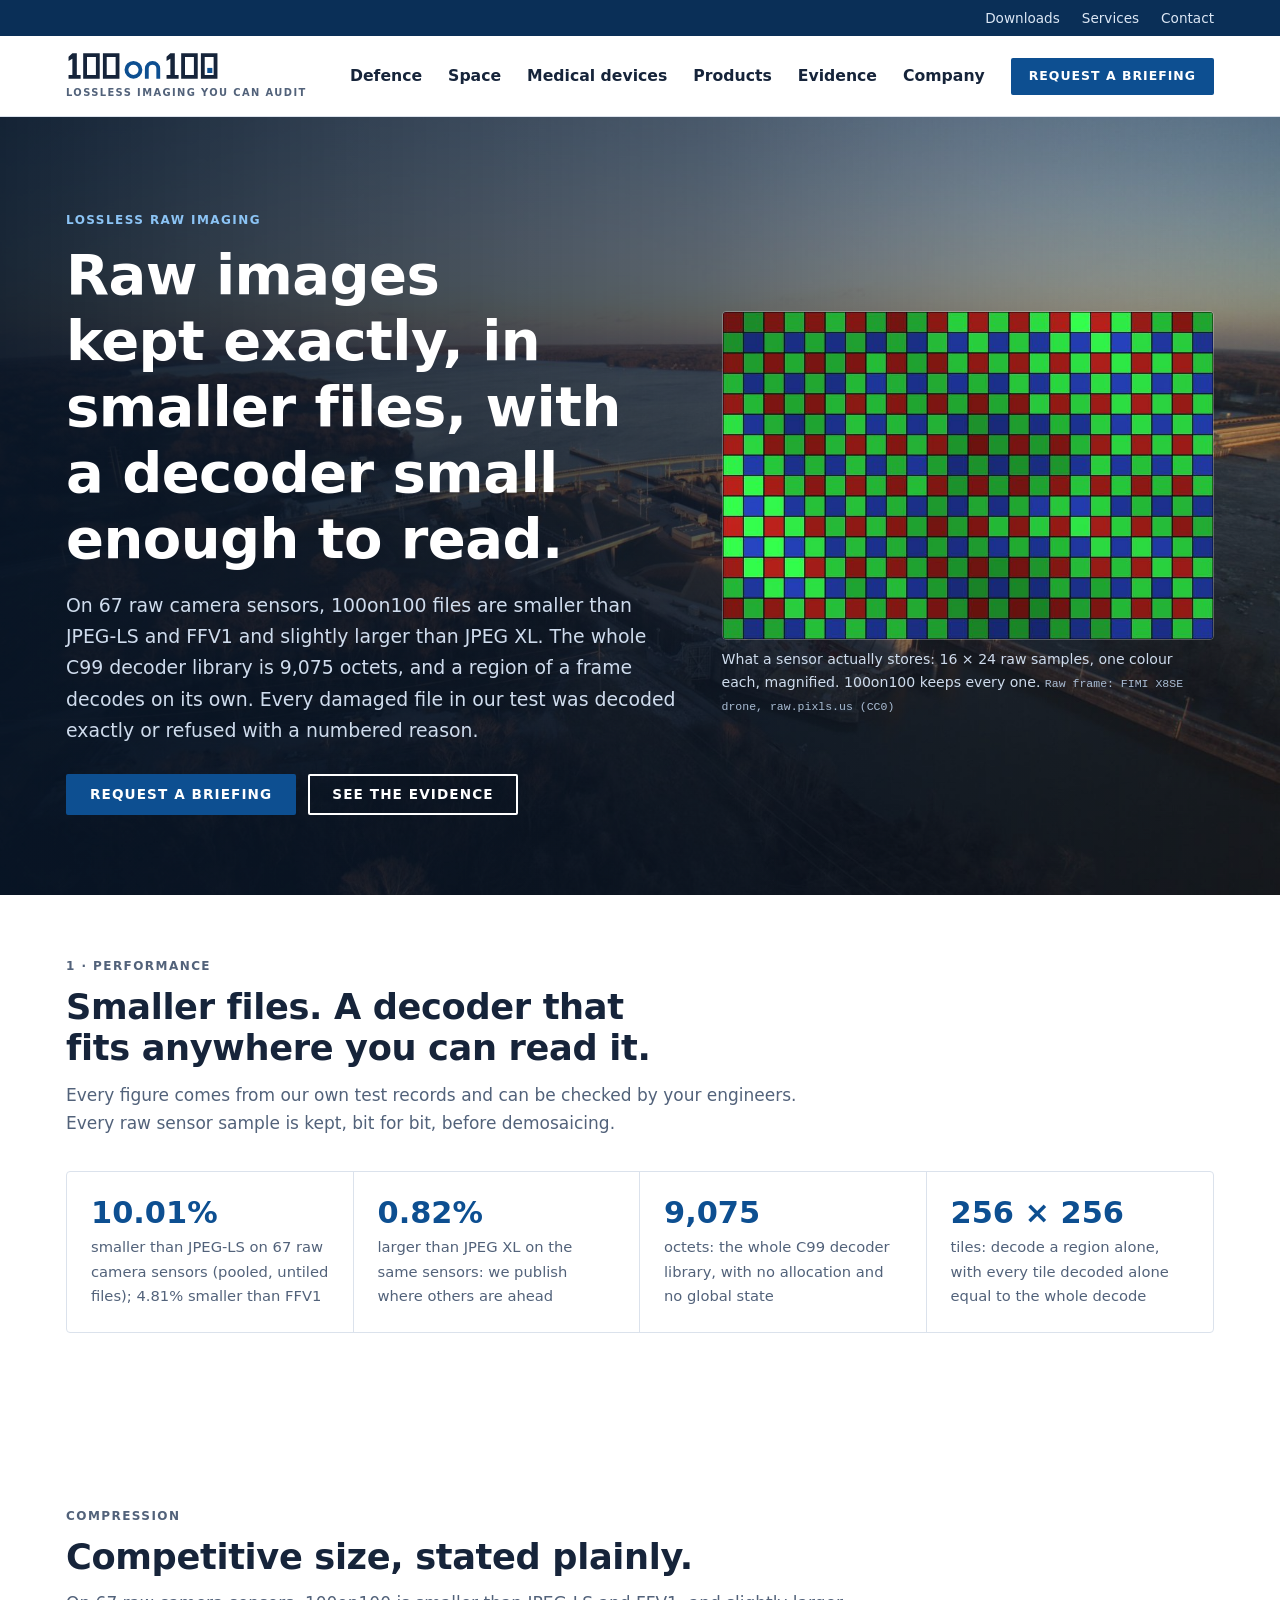
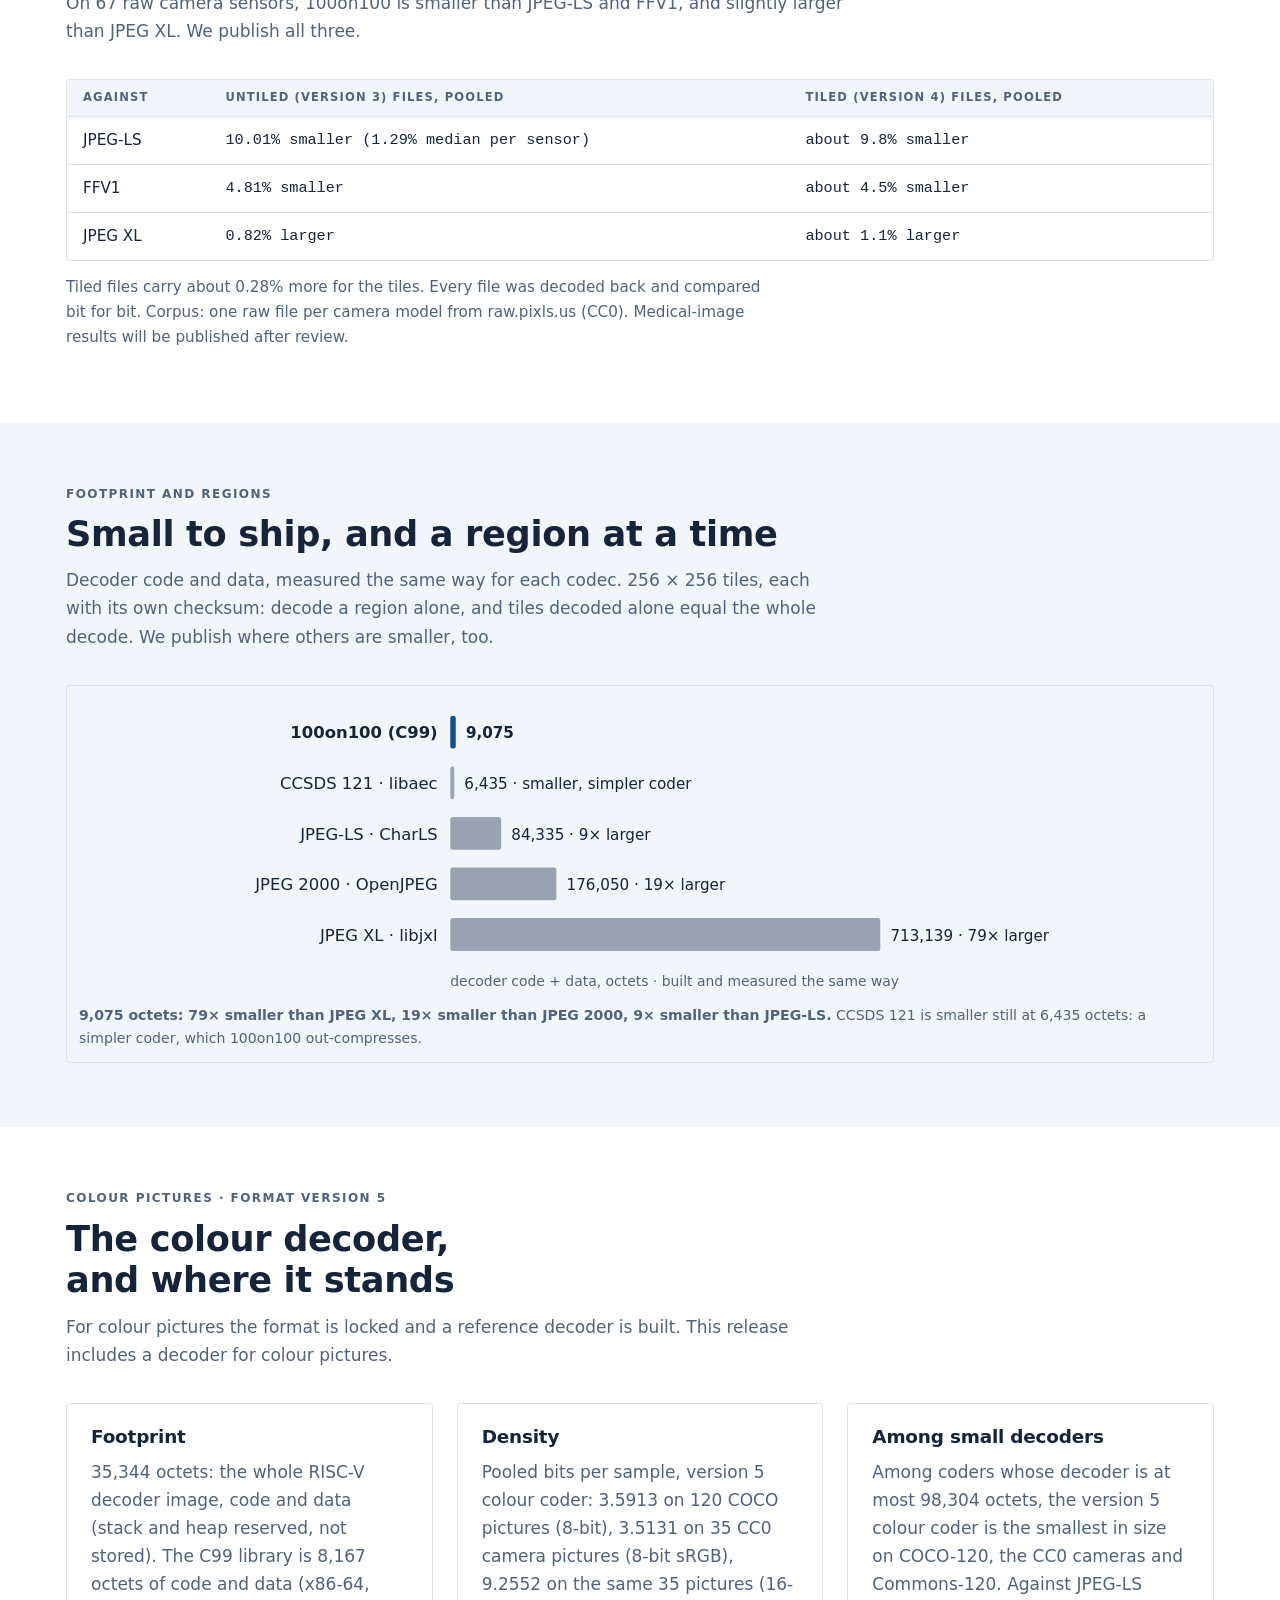
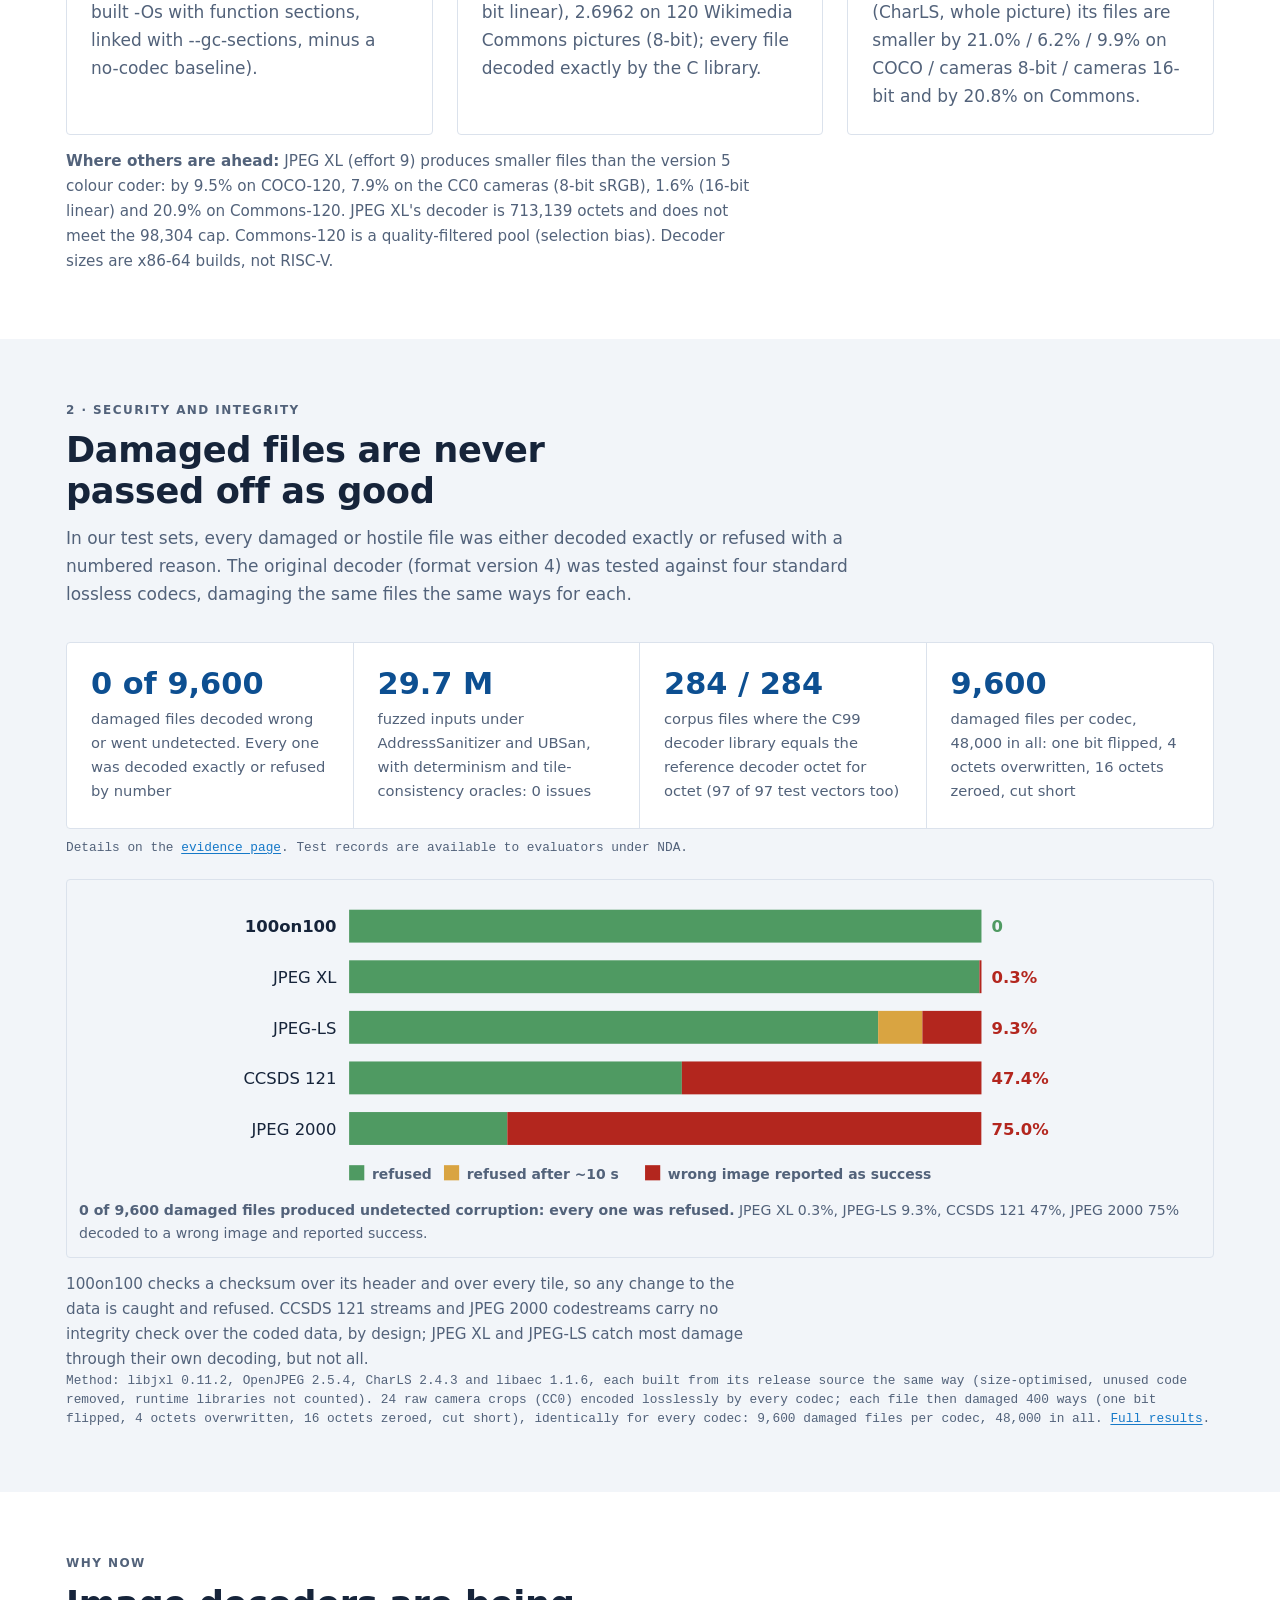
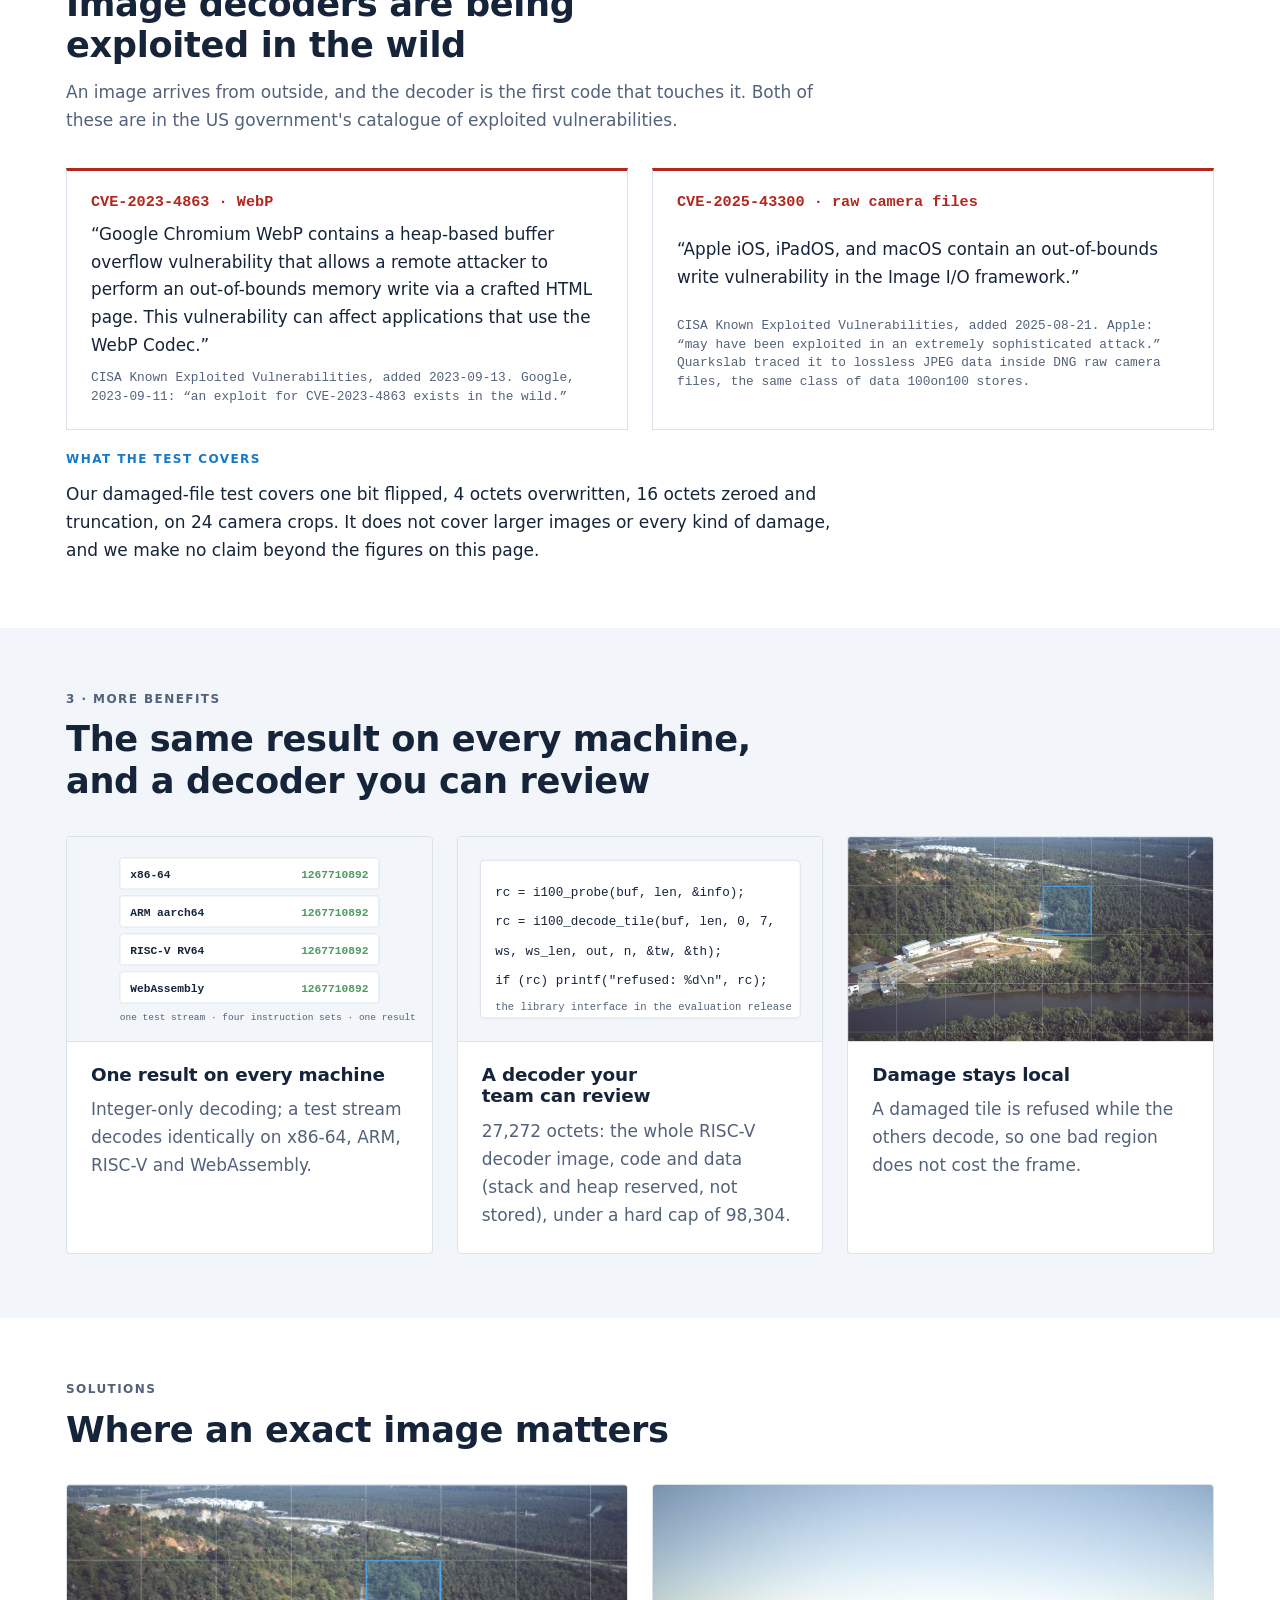
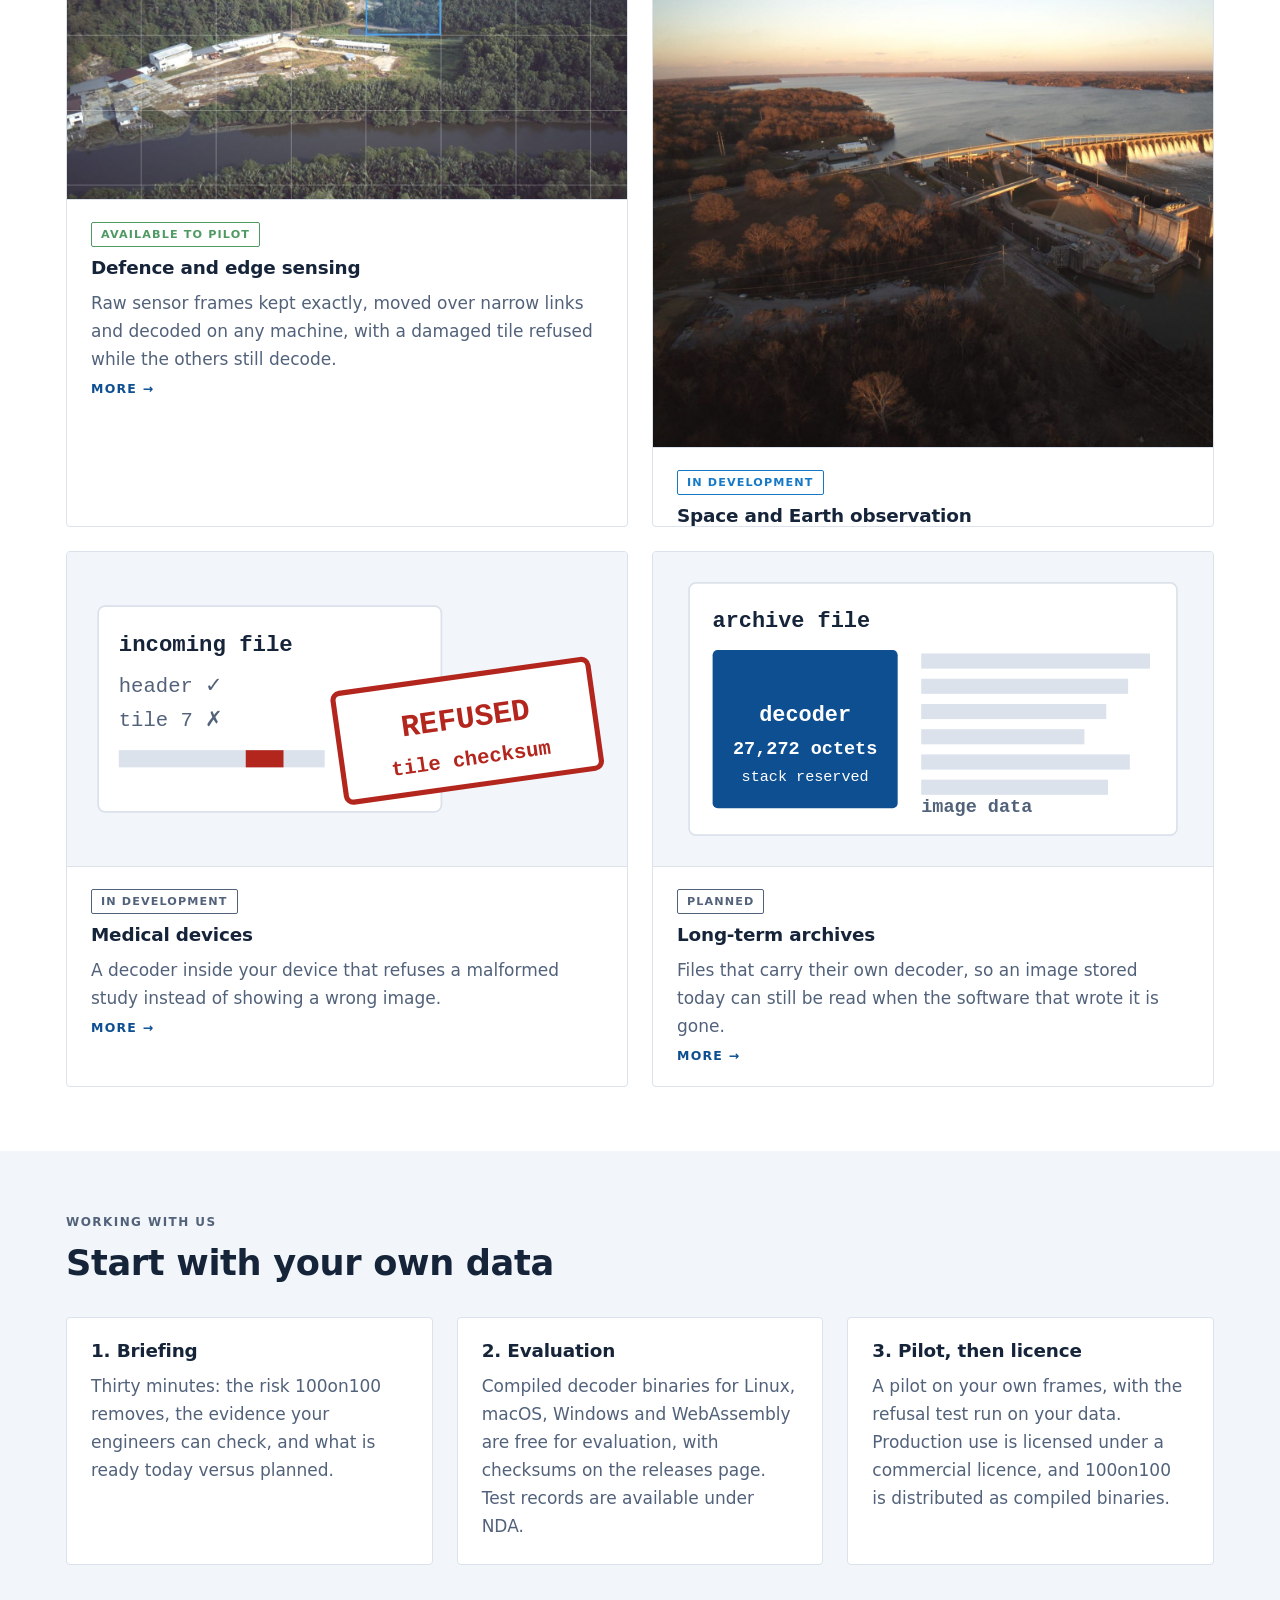
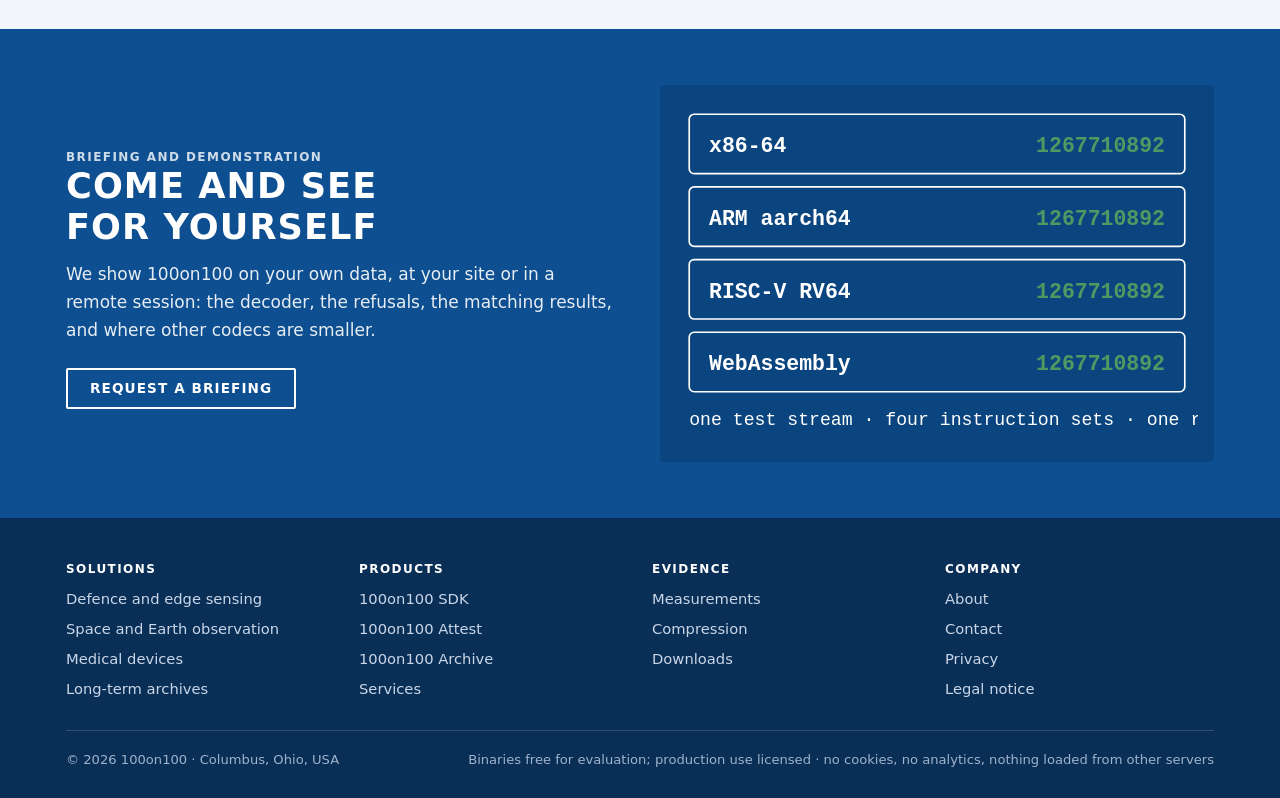
==== index.html @ 5c959267 "Home: performance first, then security and integrity, then other benefits" ====
<!doctype html>
<html lang="en">
<head>
<meta charset="utf-8">
<meta name="viewport" content="width=device-width, initial-scale=1, viewport-fit=cover">
<title>100on100</title>
<meta name="description" content="Lossless raw imaging: files smaller than JPEG-LS and FFV1, a 9,075-octet decoder library, and damaged files decoded exactly or refused by number.">
<link rel="stylesheet" href="site.css">
<link rel="icon" href="favicon.ico" sizes="any">
<link rel="icon" href="favicon.svg" type="image/svg+xml">
<link rel="apple-touch-icon" href="apple-touch-icon.png">
</head>
<body>
<div class="util"><div class="wrap">
  <a href="downloads.html">Downloads</a><a href="services.html">Services</a><a href="company.html#contact">Contact</a>
</div></div>
<div class="mast-bg"><div class="wrap">
  <header class="mast">
    <a class="mark" href="index.html" aria-label="100on100 home"><svg class="logo" viewBox="-2 -2 240 44" role="img" aria-label="100on100" xmlns="http://www.w3.org/2000/svg"><g style="fill:currentColor"><path d="M8 0h7v34h6v6h-19v-6h6V8.5l-6 3.5V5.6z"/><path fill-rule="evenodd" d="M25 0h26v40h-26z M31 6v28h14v-28z"/><path fill-rule="evenodd" d="M56 0h26v40h-26z M62 6v28h14v-28z"/><path style="fill:var(--brand)" fill-rule="evenodd" d="M90.0 26.0a14.0 14.0 0 1 0 28.0 0a14.0 14.0 0 1 0 -28.0 0zM96.0 26.0a8.0 8.0 0 1 0 16.0 0a8.0 8.0 0 1 0 -16.0 0z"/><path style="fill:var(--brand)" d="M122 40V24.0a12.0 12.0 0 0 1 24 0V40h-6V24.0a6.0 6.0 0 0 0 -12.0 0V40z"/><path d="M162 0h7v34h6v6h-19v-6h6V8.5l-6 3.5V5.6z"/><path fill-rule="evenodd" d="M179 0h26v40h-26z M185 6v28h14v-28z"/><path fill-rule="evenodd" d="M210 0h26v40h-26z M216 6v28h14v-28z"/><rect style="fill:var(--brand)" x="220" y="23" width="8" height="8"/></g></svg><small>Lossless imaging you can audit</small></a>
    <nav aria-label="Main">
      <a href="defence.html">Defence</a>
      <a href="space.html">Space</a>
      <a href="medical.html">Medical devices</a>
      <a href="products.html">Products</a>
      <a href="evidence.html">Evidence</a>
      <a href="company.html">Company</a>
      <a class="btn primary" href="company.html#contact">Request a briefing</a>
    </nav>
  </header>
</div></div>
<main>
<div class="heroband photo" style="--img:url(img/hero-aerial.jpg)"><div class="wrap">
  <div>
    <p class="label">Lossless raw imaging</p>
    <h1 style="margin-top:14px">Raw images kept exactly, in smaller files, with a decoder small enough to read.</h1>
    <p class="lead">On 67 raw camera sensors, 100on100 files are smaller than JPEG-LS and FFV1 and slightly larger than JPEG XL. The whole C99 decoder library is 9,075 octets, and a region of a frame decodes on its own. Every damaged file in our test was decoded exactly or refused with a numbered reason.</p>
    <div class="ctas"><a class="btn primary" href="company.html#contact">Request a briefing</a><a class="btn light" href="evidence.html">See the evidence</a></div>
  </div>
  <figure class="shot"><img src="img/mosaic-zoom.jpg" alt="Magnified raw sensor samples, each in its red, green or blue filter colour" loading="lazy"><figcaption>What a sensor actually stores: 16 × 24 raw samples, one colour each, magnified. 100on100 keeps every one. <span class="credit">Raw frame: FIMI X8SE drone, raw.pixls.us (CC0)</span></figcaption></figure>
</div></div>

<section aria-labelledby="perf-h"><div class="wrap">
  <div class="head"><p class="label">1 · Performance</p><h2 id="perf-h">Smaller files. A decoder that fits anywhere you can read it.</h2><p>Every figure comes from our own test records and can be checked by your engineers. Every raw sensor sample is kept, bit for bit, before demosaicing.</p></div>
  <div class="strip">
  <div><span class="fig num">10.01%</span><p>smaller than JPEG-LS on 67 raw camera sensors (pooled, untiled files); 4.81% smaller than FFV1</p></div>
  <div><span class="fig num">0.82%</span><p>larger than JPEG XL on the same sensors: we publish where others are ahead</p></div>
  <div><span class="fig num">9,075</span><p>octets: the whole C99 decoder library, with no allocation and no global state</p></div>
  <div><span class="fig num">256 × 256</span><p>tiles: decode a region alone, with every tile decoded alone equal to the whole decode</p></div>
</div>
</div></section>

<div class="wrap" style="padding-block:48px 8px"><section aria-labelledby="size-h">
  <div class="head">
    <p class="label">Compression</p>
    <h2 id="size-h">Competitive size, stated plainly.</h2>
    <p>On 67 raw camera sensors, 100on100 is smaller than JPEG-LS and FFV1, and slightly larger than JPEG XL. We publish all three.</p>
  </div>
  <div class="tablewrap">
    <table class="data">
      <thead><tr><th>Against</th><th>Untiled (version 3) files, pooled</th><th>Tiled (version 4) files, pooled</th></tr></thead>
      <tbody>
        <tr><td>JPEG-LS</td><td class="n">10.01% smaller (1.29% median per sensor)</td><td class="n">about 9.8% smaller</td></tr>
        <tr><td>FFV1</td><td class="n">4.81% smaller</td><td class="n">about 4.5% smaller</td></tr>
        <tr><td>JPEG XL</td><td class="n">0.82% larger</td><td class="n">about 1.1% larger</td></tr>
      </tbody>
    </table>
  </div>
  <p class="note">Tiled files carry about 0.28% more for the tiles. Every file was decoded back and compared bit for bit. Corpus: one raw file per camera model from raw.pixls.us (CC0). Medical-image results will be published after review.</p>
</section></div>

<section class="alt" aria-labelledby="foot-h"><div class="wrap">
  <div class="head"><p class="label">Footprint and regions</p><h2 id="foot-h">Small to ship, and a region at a time</h2>
    <p>Decoder code and data, measured the same way for each codec. 256 × 256 tiles, each with its own checksum: decode a region alone, and tiles decoded alone equal the whole decode. We publish where others are smaller, too.</p></div>
  <figure class="ops"><svg viewBox="0 0 680 236" role="img" aria-label="Decoder sizes: 100on100 9,075 octets; libaec 6,435; CharLS 84,335; OpenJPEG 176,050; libjxl 713,139" xmlns="http://www.w3.org/2000/svg" preserveAspectRatio="xMidYMid meet"><text x="180" y="32" style="font:700 13px var(--sans);fill:var(--ink)" text-anchor="end">100on100 (C99)</text><rect x="190" y="14" width="4.3" height="26" rx="2" style="fill:var(--brand);opacity:1"/><text x="202.32664599748435" y="32" style="font:700 12px var(--sans);fill:var(--ink)" text-anchor="start">9,075</text><text x="180" y="72" style="font:500 13px var(--sans);fill:var(--ink)" text-anchor="end">CCSDS 121 · libaec</text><rect x="190" y="54" width="3.1" height="26" rx="2" style="fill:var(--ink-soft);opacity:0.55"/><text x="201.06798534367073" y="72" style="font:500 12px var(--sans);fill:var(--ink)" text-anchor="start">6,435  ·  smaller, simpler coder</text><text x="180" y="112" style="font:500 13px var(--sans);fill:var(--ink)" text-anchor="end">JPEG-LS · CharLS</text><rect x="190" y="94" width="40.2" height="26" rx="2" style="fill:var(--ink-soft);opacity:0.55"/><text x="238.2080099391563" y="112" style="font:500 12px var(--sans);fill:var(--ink)" text-anchor="start">84,335  ·  9× larger</text><text x="180" y="152" style="font:500 13px var(--sans);fill:var(--ink)" text-anchor="end">JPEG 2000 · OpenJPEG</text><rect x="190" y="134" width="83.9" height="26" rx="2" style="fill:var(--ink-soft);opacity:0.55"/><text x="281.93454852420075" y="152" style="font:500 12px var(--sans);fill:var(--ink)" text-anchor="start">176,050  ·  19× larger</text><text x="180" y="192" style="font:500 13px var(--sans);fill:var(--ink)" text-anchor="end">JPEG XL · libjxl</text><rect x="190" y="174" width="340.0" height="26" rx="2" style="fill:var(--ink-soft);opacity:0.55"/><text x="538.0" y="192" style="font:500 12px var(--sans);fill:var(--ink)" text-anchor="start">713,139  ·  79× larger</text><text x="190" y="228" style="font:500 11px var(--sans);fill:var(--ink-soft)" text-anchor="start">decoder code + data, octets · built and measured the same way</text></svg><figcaption><strong>9,075 octets: 79× smaller than JPEG XL, 19× smaller than JPEG 2000, 9× smaller than JPEG-LS.</strong> CCSDS 121 is smaller still at 6,435 octets: a simpler coder, which 100on100 out-compresses.</figcaption></figure>
</div></section>

<section aria-labelledby="v5-h"><div class="wrap">
  <div class="head"><p class="label">Colour pictures · format version 5</p><h2 id="v5-h">The colour decoder, and where it stands</h2>
    <p>For colour pictures the format is locked and a reference decoder is built. This release includes a decoder for colour pictures.</p></div>
  <div class="cards">
    <div class="card"><div class="body"><h3>Footprint</h3><p>35,344 octets: the whole RISC-V decoder image, code and data (stack and heap reserved, not stored). The C99 library is 8,167 octets of code and data (x86-64, built -Os with function sections, linked with --gc-sections, minus a no-codec baseline).</p></div></div>
    <div class="card"><div class="body"><h3>Density</h3><p>Pooled bits per sample, version 5 colour coder: 3.5913 on 120 COCO pictures (8-bit), 3.5131 on 35 CC0 camera pictures (8-bit sRGB), 9.2552 on the same 35 pictures (16-bit linear), 2.6962 on 120 Wikimedia Commons pictures (8-bit); every file decoded exactly by the C library.</p></div></div>
    <div class="card"><div class="body"><h3>Among small decoders</h3><p>Among coders whose decoder is at most 98,304 octets, the version 5 colour coder is the smallest in size on COCO-120, the CC0 cameras and Commons-120. Against JPEG-LS (CharLS, whole picture) its files are smaller by 21.0% / 6.2% / 9.9% on COCO / cameras 8-bit / cameras 16-bit and by 20.8% on Commons.</p></div></div>
  </div>
  <p class="note"><strong>Where others are ahead:</strong> JPEG XL (effort 9) produces smaller files than the version 5 colour coder: by 9.5% on COCO-120, 7.9% on the CC0 cameras (8-bit sRGB), 1.6% (16-bit linear) and 20.9% on Commons-120. JPEG XL's decoder is 713,139 octets and does not meet the 98,304 cap. Commons-120 is a quality-filtered pool (selection bias). Decoder sizes are x86-64 builds, not RISC-V.</p>
</div></section>

<section class="alt" aria-labelledby="sec-h"><div class="wrap">
  <div class="head"><p class="label">2 · Security and integrity</p><h2 id="sec-h">Damaged files are never passed off as good</h2><p>In our test sets, every damaged or hostile file was either decoded exactly or refused with a numbered reason. The original decoder (format version 4) was tested against four standard lossless codecs, damaging the same files the same ways for each.</p></div>
  <div class="strip">
  <div><span class="fig num">0 of 9,600</span><p>damaged files decoded wrong or went undetected. Every one was decoded exactly or refused by number</p></div>
  <div><span class="fig num">29.7 M</span><p>fuzzed inputs under AddressSanitizer and UBSan, with determinism and tile-consistency oracles: 0 issues</p></div>
  <div><span class="fig num">284 / 284</span><p>corpus files where the C99 decoder library equals the reference decoder octet for octet (97 of 97 test vectors too)</p></div>
  <div><span class="fig num">9,600</span><p>damaged files per codec, 48,000 in all: one bit flipped, 4 octets overwritten, 16 octets zeroed, cut short</p></div>
</div>
<p class="cite" style="margin-top:10px">Details on the <a href="evidence.html">evidence page</a>. Test records are available to evaluators under NDA.</p>
  <figure class="ops" style="margin-top:22px"><svg viewBox="0 0 680 236" role="img" aria-label="Damaged files: wrong images reported as success: 100on100 0%, JPEG XL 0.3%, JPEG-LS 9.3%, CCSDS 121 47.4%, JPEG 2000 75.0%" xmlns="http://www.w3.org/2000/svg" preserveAspectRatio="xMidYMid meet"><text x="100" y="32" style="font:700 13px var(--sans);fill:var(--ink)" text-anchor="end">100on100</text><rect x="110.0" y="14" width="500.0" height="26" style="fill:var(--g)"/><text x="618" y="32" style="font:800 13px var(--sans);fill:var(--g)" text-anchor="start">0</text><text x="100" y="72" style="font:500 13px var(--sans);fill:var(--ink)" text-anchor="end">JPEG XL</text><rect x="110.0" y="54" width="498.4" height="26" style="fill:var(--g)"/><rect x="608.4" y="54" width="1.6" height="26" style="fill:var(--refuse)"/><text x="618" y="72" style="font:800 13px var(--sans);fill:var(--refuse)" text-anchor="start">0.3%</text><text x="100" y="112" style="font:500 13px var(--sans);fill:var(--ink)" text-anchor="end">JPEG-LS</text><rect x="110.0" y="94" width="418.3" height="26" style="fill:var(--g)"/><rect x="528.3" y="94" width="35.0" height="26" style="fill:#d9a441"/><rect x="563.3" y="94" width="46.7" height="26" style="fill:var(--refuse)"/><text x="618" y="112" style="font:800 13px var(--sans);fill:var(--refuse)" text-anchor="start">9.3%</text><text x="100" y="152" style="font:500 13px var(--sans);fill:var(--ink)" text-anchor="end">CCSDS 121</text><rect x="110.0" y="134" width="263.1" height="26" style="fill:var(--g)"/><rect x="373.1" y="134" width="236.9" height="26" style="fill:var(--refuse)"/><text x="618" y="152" style="font:800 13px var(--sans);fill:var(--refuse)" text-anchor="start">47.4%</text><text x="100" y="192" style="font:500 13px var(--sans);fill:var(--ink)" text-anchor="end">JPEG 2000</text><rect x="110.0" y="174" width="125.1" height="26" style="fill:var(--g)"/><rect x="235.1" y="174" width="374.8" height="26" style="fill:var(--refuse)"/><text x="618" y="192" style="font:800 13px var(--sans);fill:var(--refuse)" text-anchor="start">75.0%</text><rect x="110" y="216" width="12" height="12" style="fill:var(--g)"/><text x="128" y="227" style="font:600 11px var(--sans);fill:var(--ink-soft)" text-anchor="start">refused</text><rect x="185" y="216" width="12" height="12" style="fill:#d9a441"/><text x="203" y="227" style="font:600 11px var(--sans);fill:var(--ink-soft)" text-anchor="start">refused after ~10 s</text><rect x="344" y="216" width="12" height="12" style="fill:var(--refuse)"/><text x="362" y="227" style="font:600 11px var(--sans);fill:var(--ink-soft)" text-anchor="start">wrong image reported as success</text></svg><figcaption><strong>0 of 9,600 damaged files produced undetected corruption: every one was refused.</strong> JPEG XL 0.3%, JPEG-LS 9.3%, CCSDS 121 47%, JPEG 2000 75% decoded to a wrong image and reported success.</figcaption></figure>
  <p class="note">100on100 checks a checksum over its header and over every tile, so any change to the data is caught and refused. CCSDS 121 streams and JPEG 2000 codestreams carry no integrity check over the coded data, by design; JPEG XL and JPEG-LS catch most damage through their own decoding, but not all.</p>
  <p class="cite">Method: libjxl 0.11.2, OpenJPEG 2.5.4, CharLS 2.4.3 and libaec 1.1.6, each built from its release source the same way (size-optimised, unused code removed, runtime libraries not counted). 24 raw camera crops (CC0) encoded losslessly by every codec; each file then damaged 400 ways (one bit flipped, 4 octets overwritten, 16 octets zeroed, cut short), identically for every codec: 9,600 damaged files per codec, 48,000 in all. <a href="evidence.html#h2h-h">Full results</a>.</p>
</div></section>

<section aria-labelledby="why-h"><div class="wrap">
  <div class="head"><p class="label">Why now</p><h2 id="why-h">Image decoders are being exploited in the wild</h2><p>An image arrives from outside, and the decoder is the first code that touches it. Both of these are in the US government's catalogue of exploited vulnerabilities.</p></div>
  <div class="cves">
    <div class="cve">
      <span class="id">CVE-2023-4863 · WebP</span>
      <blockquote>“Google Chromium WebP contains a heap-based buffer overflow vulnerability that allows a remote attacker to perform an out-of-bounds memory write via a crafted HTML page. This vulnerability can affect applications that use the WebP Codec.”</blockquote>
      <span class="cite">CISA Known Exploited Vulnerabilities, added 2023-09-13. Google, 2023-09-11: “an exploit for CVE-2023-4863 exists in the wild.”</span>
    </div>
    <div class="cve">
      <span class="id">CVE-2025-43300 · raw camera files</span>
      <blockquote>“Apple iOS, iPadOS, and macOS contain an out-of-bounds write vulnerability in the Image I/O framework.”</blockquote>
      <span class="cite">CISA Known Exploited Vulnerabilities, added 2025-08-21. Apple: “may have been exploited in an extremely sophisticated attack.” Quarkslab traced it to lossless JPEG data inside DNG raw camera files, the same class of data 100on100 stores.</span>
    </div>
  </div>

  <div class="prose" style="margin-top:22px"><p class="label">What the test covers</p>
  <p>Our damaged-file test covers one bit flipped, 4 octets overwritten, 16 octets zeroed and truncation, on 24 camera crops. It does not cover larger images or every kind of damage, and we make no claim beyond the figures on this page.</p></div>
</div></section>

<section class="alt" aria-labelledby="more-h"><div class="wrap">
  <div class="head"><p class="label">3 · More benefits</p><h2 id="more-h">The same result on every machine, and a decoder you can review</h2></div>
  <div class="cards">
    <div class="card"><div class="art"><svg viewBox="0 0 316 204" role="img" aria-label="Four instruction sets decode one stream to the same value 1267710892" xmlns="http://www.w3.org/2000/svg" preserveAspectRatio="xMidYMid meet"><rect x="8" y="8" width="300" height="36" rx="3" style="fill:var(--ground);stroke:var(--rule)"/><text x="20" y="31" style="font:700 13px var(--mono);fill:var(--ink)" text-anchor="start">x86-64</text><text x="296" y="31" style="font:700 13px var(--mono);fill:var(--g)" text-anchor="end">1267710892</text><rect x="8" y="52" width="300" height="36" rx="3" style="fill:var(--ground);stroke:var(--rule)"/><text x="20" y="75" style="font:700 13px var(--mono);fill:var(--ink)" text-anchor="start">ARM aarch64</text><text x="296" y="75" style="font:700 13px var(--mono);fill:var(--g)" text-anchor="end">1267710892</text><rect x="8" y="96" width="300" height="36" rx="3" style="fill:var(--ground);stroke:var(--rule)"/><text x="20" y="119" style="font:700 13px var(--mono);fill:var(--ink)" text-anchor="start">RISC-V RV64</text><text x="296" y="119" style="font:700 13px var(--mono);fill:var(--g)" text-anchor="end">1267710892</text><rect x="8" y="140" width="300" height="36" rx="3" style="fill:var(--ground);stroke:var(--rule)"/><text x="20" y="163" style="font:700 13px var(--mono);fill:var(--ink)" text-anchor="start">WebAssembly</text><text x="296" y="163" style="font:700 13px var(--mono);fill:var(--g)" text-anchor="end">1267710892</text><text x="8" y="196" style="font:500 11px var(--mono);fill:var(--ink-soft)" text-anchor="start">one test stream · four instruction sets · one result</text></svg></div><div class="body"><h3>One result on every machine</h3><p>Integer-only decoding; a test stream decodes identically on x86-64, ARM, RISC-V and WebAssembly.</p></div></div>
    <div class="card"><div class="art"><svg viewBox="0 0 320 166" role="img" aria-label="Illustration of a decode SDK call sequence" xmlns="http://www.w3.org/2000/svg" preserveAspectRatio="xMidYMid meet"><rect x="8" y="8" width="304" height="150" rx="4" style="fill:var(--ground);stroke:var(--rule)"/><text x="22" y="42" style="font:500 12px var(--mono);fill:var(--ink)" text-anchor="start">rc = i100_probe(buf, len, &amp;info);</text><text x="22" y="70" style="font:500 12px var(--mono);fill:var(--ink)" text-anchor="start">rc = i100_decode_tile(buf, len, 0, 7,</text><text x="22" y="98" style="font:500 12px var(--mono);fill:var(--ink)" text-anchor="start">        ws, ws_len, out, n, &amp;tw, &amp;th);</text><text x="22" y="126" style="font:500 12px var(--mono);fill:var(--ink)" text-anchor="start">if (rc) printf("refused: %d\n", rc);</text><text x="22" y="150" style="font:500 10px var(--mono);fill:var(--ink-soft)" text-anchor="start">the library interface in the evaluation release</text></svg></div><div class="body"><h3>A decoder your team can review</h3><p>27,272 octets: the whole RISC-V decoder image, code and data (stack and heap reserved, not stored), under a hard cap of 98,304.</p></div></div>
    <div class="card"><div class="art img"><img src="img/aerial-tiles.jpg" alt="Aerial frame with its tile grid, one tile highlighted" loading="lazy"></div><div class="body"><h3>Damage stays local</h3><p>A damaged tile is refused while the others decode, so one bad region does not cost the frame.</p></div></div>
  </div>
</div></section>

<section aria-labelledby="who-h"><div class="wrap">
  <div class="head"><p class="label">Solutions</p><h2 id="who-h">Where an exact image matters</h2></div>
  <div class="cards two">
    <a class="card" href="defence.html"><div class="art img"><img src="img/aerial-tiles.jpg" alt="Aerial drone frame with a 256 by 256 tile grid, one tile highlighted" loading="lazy"></div><div class="body"><span class="state ready">Available to pilot</span><h3>Defence and edge sensing</h3><p>Raw sensor frames kept exactly, moved over narrow links and decoded on any machine, with a damaged tile refused while the others still decode.</p><span class="more">More →</span></div></a>
    <a class="card" href="space.html"><div class="art img"><img src="img/hero-aerial.jpg" alt="Aerial view of a river and dam from a drone camera" loading="lazy"></div><div class="body"><span class="state prog">In development</span><h3>Space and Earth observation</h3><p>Raw samples kept exactly over narrow downlinks, with measured results against the space standards on open data.</p><span class="more">More →</span></div></a>
    <a class="card" href="medical.html"><div class="art"><svg viewBox="0 0 310 160" role="img" aria-label="A damaged file refused with a numbered reason" xmlns="http://www.w3.org/2000/svg" preserveAspectRatio="xMidYMid meet"><rect x="10" y="20" width="200" height="120" rx="4" style="fill:var(--ground);stroke:var(--rule)"/><text x="22" y="46" style="font:700 13px var(--mono);fill:var(--ink)" text-anchor="start">incoming file</text><text x="22" y="70" style="font:500 12px var(--mono);fill:var(--ink-soft)" text-anchor="start">header ✓</text><text x="22" y="90" style="font:500 12px var(--mono);fill:var(--ink-soft)" text-anchor="start">tile 7 ✗</text><rect x="22" y="104" width="120" height="10" style="fill:var(--rule)"/><rect x="96" y="104" width="22" height="10" style="fill:var(--refuse)"/><g transform="rotate(-8 230 92)"><rect x="150" y="60" width="150" height="64" rx="4" style="fill:var(--ground);stroke:var(--refuse);stroke-width:3"/><text x="225" y="90" style="font:800 18px var(--mono);fill:var(--refuse)" text-anchor="middle">REFUSED</text><text x="225" y="112" style="font:700 12px var(--mono);fill:var(--refuse)" text-anchor="middle">tile checksum</text></g></svg></div><div class="body"><span class="state later">In development</span><h3>Medical devices</h3><p>A decoder inside your device that refuses a malformed study instead of showing a wrong image.</p><span class="more">More →</span></div></a>
    <a class="card" href="products.html#archive"><div class="art"><svg viewBox="0 0 310 170" role="img" aria-label="An archive file that carries its own decoder" xmlns="http://www.w3.org/2000/svg" preserveAspectRatio="xMidYMid meet"><rect x="10" y="10" width="290" height="150" rx="4" style="fill:var(--ground);stroke:var(--rule)"/><text x="24" y="36" style="font:700 13px var(--mono);fill:var(--ink)" text-anchor="start">archive file</text><rect x="24" y="50" width="110" height="94" rx="3" style="fill:var(--brand)"/><text x="79" y="92" style="font:700 13px var(--mono);fill:var(--brand-ink)" text-anchor="middle">decoder</text><text x="79" y="112" style="font:600 11px var(--mono);fill:var(--brand-ink)" text-anchor="middle">27,272 octets</text><text x="79" y="128" style="font:500 9px var(--mono);fill:var(--brand-ink)" text-anchor="middle">stack reserved</text><rect x="148" y="52" width="136" height="9" style="fill:var(--rule)"/><rect x="148" y="67" width="123" height="9" style="fill:var(--rule)"/><rect x="148" y="82" width="110" height="9" style="fill:var(--rule)"/><rect x="148" y="97" width="97" height="9" style="fill:var(--rule)"/><rect x="148" y="112" width="124" height="9" style="fill:var(--rule)"/><rect x="148" y="127" width="111" height="9" style="fill:var(--rule)"/><text x="148" y="146" style="font:600 11px var(--mono);fill:var(--ink-soft)" text-anchor="start">image data</text></svg></div><div class="body"><span class="state later">Planned</span><h3>Long-term archives</h3><p>Files that carry their own decoder, so an image stored today can still be read when the software that wrote it is gone.</p><span class="more">More →</span></div></a>
  </div>
</div></section>

<section class="alt" aria-labelledby="buy-h"><div class="wrap">
  <div class="head"><p class="label">Working with us</p><h2 id="buy-h">Start with your own data</h2></div>
  <div class="cards">
    <div class="card"><div class="body"><h3>1. Briefing</h3><p>Thirty minutes: the risk 100on100 removes, the evidence your engineers can check, and what is ready today versus planned.</p></div></div>
    <div class="card"><div class="body"><h3>2. Evaluation</h3><p>Compiled decoder binaries for Linux, macOS, Windows and WebAssembly are free for evaluation, with checksums on the releases page. Test records are available under NDA.</p></div></div>
    <div class="card"><div class="body"><h3>3. Pilot, then licence</h3><p>A pilot on your own frames, with the refusal test run on your data. Production use is licensed under a commercial licence, and 100on100 is distributed as compiled binaries.</p></div></div>
  </div>
</div></section>

<div class="demo"><div class="wrap">
  <div>
    <p class="label">Briefing and demonstration</p>
    <h2>Come and see for yourself</h2>
    <p>We show 100on100 on your own data, at your site or in a remote session: the decoder, the refusals, the matching results, and where other codecs are smaller.</p>
    <a class="btn" href="company.html#contact">Request a briefing</a>
  </div>
  <div class="art"><svg viewBox="0 0 316 204" role="img" aria-label="Four instruction sets decode one stream to the same value 1267710892" xmlns="http://www.w3.org/2000/svg" preserveAspectRatio="xMidYMid meet"><rect x="8" y="8" width="300" height="36" rx="3" style="fill:transparent;stroke:var(--brand-ink)"/><text x="20" y="31" style="font:700 13px var(--mono);fill:var(--brand-ink)" text-anchor="start">x86-64</text><text x="296" y="31" style="font:700 13px var(--mono);fill:var(--g)" text-anchor="end">1267710892</text><rect x="8" y="52" width="300" height="36" rx="3" style="fill:transparent;stroke:var(--brand-ink)"/><text x="20" y="75" style="font:700 13px var(--mono);fill:var(--brand-ink)" text-anchor="start">ARM aarch64</text><text x="296" y="75" style="font:700 13px var(--mono);fill:var(--g)" text-anchor="end">1267710892</text><rect x="8" y="96" width="300" height="36" rx="3" style="fill:transparent;stroke:var(--brand-ink)"/><text x="20" y="119" style="font:700 13px var(--mono);fill:var(--brand-ink)" text-anchor="start">RISC-V RV64</text><text x="296" y="119" style="font:700 13px var(--mono);fill:var(--g)" text-anchor="end">1267710892</text><rect x="8" y="140" width="300" height="36" rx="3" style="fill:transparent;stroke:var(--brand-ink)"/><text x="20" y="163" style="font:700 13px var(--mono);fill:var(--brand-ink)" text-anchor="start">WebAssembly</text><text x="296" y="163" style="font:700 13px var(--mono);fill:var(--g)" text-anchor="end">1267710892</text><text x="8" y="196" style="font:500 11px var(--mono);fill:var(--brand-ink)" text-anchor="start">one test stream · four instruction sets · one result</text></svg></div>
</div></div>
</main>
<footer><div class="wrap">
  <div class="cols">
    <div><h4>Solutions</h4><ul><li><a href="defence.html">Defence and edge sensing</a></li><li><a href="space.html">Space and Earth observation</a></li><li><a href="medical.html">Medical devices</a></li><li><a href="products.html#archive">Long-term archives</a></li></ul></div>
    <div><h4>Products</h4><ul><li><a href="products.html#sdk">100on100 SDK</a></li><li><a href="products.html#attest">100on100 Attest</a></li><li><a href="products.html#archive">100on100 Archive</a></li><li><a href="services.html">Services</a></li></ul></div>
    <div><h4>Evidence</h4><ul><li><a href="evidence.html">Measurements</a></li><li><a href="evidence.html#compression">Compression</a></li><li><a href="downloads.html">Downloads</a></li></ul></div>
    <div><h4>Company</h4><ul><li><a href="company.html">About</a></li><li><a href="company.html#contact">Contact</a></li><li><a href="privacy.html">Privacy</a></li><li><a href="legal.html">Legal notice</a></li></ul></div>
  </div>
  <div class="base"><span>© 2026 100on100 · Columbus, Ohio, USA</span><span>Binaries free for evaluation; production use licensed · no cookies, no analytics, nothing loaded from other servers</span></div>
</div></footer>
</body>
</html>
---- site.css ----
/* Layout: a B2B technology company site. Utility bar, main nav by industry and product, image-led
   bands, cards with illustrations on top, full sitemap footer. Illustrations are the subject's own
   objects (sensor mosaic, tiles, hashes, refusal codes), drawn in SVG from these tokens. */
:root {
  --ground: #ffffff;
  --panel: #f2f5f9;
  --ink: #16243a;
  --ink-soft: #52627a;
  --rule: #dbe2ec;
  --brand: #0d4f91;
  --brand-ink: #ffffff;
  --brand-deep: #0a2f57;
  --signal: #1679c8;
  --refuse: #b3261e;
  --r: #d0574e; --g: #4f9a62; --b: #3f6fc4;
  --sans: system-ui, -apple-system, "Segoe UI", Roboto, "Helvetica Neue", Arial, sans-serif;
  --mono: ui-monospace, "SF Mono", "Cascadia Mono", Menlo, Consolas, "Liberation Mono", monospace;
  color-scheme: light;
}
@media (prefers-color-scheme: dark) {
  :root:not([data-theme="light"]) {
    --ground: #0c131c; --panel: #121c28; --ink: #e4ebf3; --ink-soft: #9fb0c4; --rule: #24324a;
    --brand: #3f8fdc; --brand-ink: #06121f; --brand-deep: #0f2238; --signal: #6fb6f0; --refuse: #f08a80;
    --r: #e07a72; --g: #72bb85; --b: #7a9ee6; color-scheme: dark;
  }
}
:root[data-theme="dark"] {
  --ground: #0c131c; --panel: #121c28; --ink: #e4ebf3; --ink-soft: #9fb0c4; --rule: #24324a;
  --brand: #3f8fdc; --brand-ink: #06121f; --brand-deep: #0f2238; --signal: #6fb6f0; --refuse: #f08a80;
  --r: #e07a72; --g: #72bb85; --b: #7a9ee6; color-scheme: dark;
}
*, *::before, *::after { box-sizing: border-box; }
html { -webkit-text-size-adjust: 100%; }
body { margin: 0; background: var(--ground); color: var(--ink); font: 400 1.0625rem/1.65 var(--sans); }
a { color: var(--signal); text-underline-offset: 0.18em; }
a:focus-visible, button:focus-visible { outline: 2px solid var(--signal); outline-offset: 3px; border-radius: 2px; }
.wrap { max-width: 1180px; margin-inline: auto; padding-inline: max(16px, env(safe-area-inset-left, 0px)); }
h1, h2, h3 { font-family: var(--sans); font-weight: 700; text-wrap: balance; margin: 0; line-height: 1.18; letter-spacing: -0.01em; }
h2 { font-size: clamp(1.55rem, 1.2rem + 1.4vw, 2.2rem); }
h3 { font-size: 1.15rem; }
p { margin: 0; }
.label { font: 700 0.75rem/1.2 var(--sans); letter-spacing: 0.12em; text-transform: uppercase; color: var(--signal); }
.cite { font: 0.8rem/1.45 var(--mono); color: var(--ink-soft); }
.num { font-variant-numeric: tabular-nums; }
.btn { display: inline-block; padding: 12px 22px; border-radius: 2px; font: 700 0.85rem/1 var(--sans); letter-spacing: 0.08em; text-transform: uppercase; text-decoration: none; border: 2px solid var(--brand); }
.btn.primary { background: var(--brand); color: var(--brand-ink); }
.btn.ghost { color: var(--brand); background: transparent; }
.btn.light { border-color: #ffffff; color: #ffffff; }
.btn:hover { filter: brightness(1.1); }

/* utility bar + masthead */
.util { background: var(--brand-deep); color: #dce7f5; font-size: 0.85rem; }
.util .wrap { display: flex; flex-wrap: wrap; justify-content: flex-end; gap: 6px 22px; padding-block: 7px; }
.util a { color: #dce7f5; text-decoration: none; }
.util a:hover { text-decoration: underline; }
.mast-bg { border-bottom: 1px solid var(--rule); background: var(--ground); }
.mast { display: flex; flex-wrap: wrap; align-items: center; justify-content: space-between; gap: 12px 28px; padding-block: 16px; }
.mark { font: 800 1.45rem/1 var(--mono); letter-spacing: -0.03em; color: var(--ink); text-decoration: none; }
.mark b { color: var(--brand); }
.mark small { display: block; font: 600 0.62rem/1.4 var(--sans); letter-spacing: 0.14em; text-transform: uppercase; color: var(--ink-soft); margin-top: 4px; }
.mast nav { display: flex; flex-wrap: wrap; align-items: center; gap: 6px 26px; }
.mast nav a { color: var(--ink); text-decoration: none; font-weight: 600; font-size: 0.98rem; }
.mast nav a:hover, .mast nav a[aria-current="page"] { color: var(--brand); }
.mast nav a[aria-current="page"] { box-shadow: inset 0 -2px 0 var(--brand); }
.mast nav .btn { color: var(--brand-ink); font-size: 0.78rem; padding: 10px 16px; }

/* hero band with three callouts */
.heroband { background: var(--brand-deep); color: #ffffff; }
.heroband .wrap { display: grid; grid-template-columns: minmax(0, 1.25fr) minmax(0, 1fr); gap: 40px; align-items: center; padding-block: 64px; }
.heroband h1 { font-size: clamp(2.1rem, 1.4rem + 3vw, 3.5rem); color: #ffffff; }
.heroband .lead { margin-top: 18px; font-size: 1.18rem; color: #cfdced; max-width: 34em; }
.heroband .label { color: #8cc4f5; }
.heroband .ctas { margin-top: 28px; display: flex; flex-wrap: wrap; gap: 12px; }
.heroband .art { background: rgba(255, 255, 255, 0.06); border: 1px solid rgba(255, 255, 255, 0.14); border-radius: 4px; padding: 18px; min-width: 0; }
.callouts { display: grid; grid-template-columns: repeat(3, minmax(0, 1fr)); gap: 0; background: var(--panel); border-bottom: 1px solid var(--rule); }
.callout { padding: 26px 28px; display: grid; gap: 8px; align-content: start; border-right: 1px solid var(--rule); min-width: 0; text-decoration: none; color: var(--ink); }
.callout:last-child { border-right: 0; }
.callout:hover h3 { color: var(--brand); }
.callout p { color: var(--ink-soft); font-size: 0.95rem; }
.more { font: 700 0.78rem/1 var(--sans); letter-spacing: 0.1em; text-transform: uppercase; color: var(--brand); }

/* statement */
.statement { padding-block: 72px; text-align: center; display: grid; gap: 18px; justify-items: center; }
.statement h2 { text-transform: uppercase; letter-spacing: 0.04em; font-size: clamp(1.3rem, 1rem + 1.4vw, 1.9rem); max-width: 30em; }
.statement p { max-width: 46em; color: var(--ink-soft); font-size: 1.1rem; }

section { padding-block: 64px; }
.alt { background: var(--panel); }
.head { display: grid; gap: 12px; max-width: 46em; margin-bottom: 34px; }
.head p { color: var(--ink-soft); }

/* cards with illustrations */
.cards { display: grid; grid-template-columns: repeat(3, minmax(0, 1fr)); gap: 24px; }
.cards.two { grid-template-columns: repeat(2, minmax(0, 1fr)); }
.card { background: var(--ground); border: 1px solid var(--rule); border-radius: 4px; display: grid; grid-template-rows: auto 1fr; overflow: hidden; min-width: 0; text-decoration: none; color: var(--ink); }
a.card:hover { border-color: var(--brand); }
.card .art { background: var(--panel); border-bottom: 1px solid var(--rule); aspect-ratio: 16 / 9; display: grid; place-items: center; padding: 14px; max-width: 100%; }
.card .art svg { width: 100%; height: 100%; }
.card .body { padding: 22px 24px 24px; display: grid; gap: 10px; align-content: start; }
.card .body p { color: var(--ink-soft); }
.card ul { margin: 0; padding-left: 1.1em; display: grid; gap: 6px; color: var(--ink-soft); }
.state { justify-self: start; font: 700 0.7rem/1 var(--sans); letter-spacing: 0.1em; text-transform: uppercase; padding: 6px 9px; border-radius: 2px; border: 1px solid currentColor; }
.state.ready { color: var(--g); }
.state.prog { color: var(--signal); }
.state.later { color: var(--ink-soft); }

/* figures strip */
.strip { display: grid; grid-template-columns: repeat(4, minmax(0, 1fr)); gap: 0; border: 1px solid var(--rule); border-radius: 4px; background: var(--ground); }
.strip > div { padding: 24px; display: grid; gap: 6px; min-width: 0; border-right: 1px solid var(--rule); }
.strip > div:last-child { border-right: 0; }
.strip .fig { font: 800 1.9rem/1.1 var(--sans); color: var(--brand); font-variant-numeric: tabular-nums; }
.strip p { font-size: 0.92rem; color: var(--ink-soft); }

/* CVE cards */
.cves { display: grid; grid-template-columns: repeat(2, minmax(0, 1fr)); gap: 24px; }
.cve { background: var(--ground); border: 1px solid var(--rule); border-top: 3px solid var(--refuse); padding: 22px 24px; display: grid; gap: 10px; min-width: 0; }
.cve .id { font: 700 0.95rem/1.2 var(--mono); color: var(--refuse); }
.cve blockquote { margin: 0; font-size: 1.05rem; }

/* demo band */
.demo { background: var(--brand); color: var(--brand-ink); }
.demo .wrap { display: grid; grid-template-columns: minmax(0, 1fr) minmax(0, 1fr); gap: 40px; align-items: center; padding-block: 56px; }
.demo h2 { color: var(--brand-ink); text-transform: uppercase; letter-spacing: 0.03em; }
.demo .label { color: var(--brand-ink); opacity: 0.8; }
.demo p { color: var(--brand-ink); opacity: 0.9; margin-top: 12px; max-width: 34em; }
.demo .btn { margin-top: 24px; border-color: var(--brand-ink); color: var(--brand-ink); }
.demo .art { background: rgba(0, 0, 0, 0.12); border-radius: 4px; padding: 16px; min-width: 0; }

/* page heads, products, ledger, tables */
.pagehead { background: var(--panel); border-bottom: 1px solid var(--rule); }
.pagehead .wrap { padding-block: 52px 40px; display: grid; gap: 14px; }
.pagehead h1 { font-size: clamp(1.9rem, 1.4rem + 2.2vw, 2.9rem); max-width: 22em; }
.pagehead p { font-size: 1.15rem; color: var(--ink-soft); max-width: 44em; }
.crumbs { font-size: 0.85rem; color: var(--ink-soft); }
.crumbs a { color: var(--ink-soft); }
.product { display: grid; grid-template-columns: minmax(0, 18rem) minmax(0, 1fr); gap: 36px; padding-block: 36px; border-top: 1px solid var(--rule); }
.product:first-of-type { border-top: 0; }
.product .art { background: var(--panel); border: 1px solid var(--rule); border-radius: 4px; aspect-ratio: 4 / 3; padding: 14px; display: grid; place-items: center; max-width: 100%; }
.product .art svg { width: 100%; height: 100%; }
.product .name { font: 800 1.3rem/1.2 var(--mono); margin-top: 14px; }
.product .name b { color: var(--brand); }
.product dl { margin: 0; display: grid; grid-template-columns: minmax(0, 9rem) minmax(0, 1fr); gap: 12px 22px; }
.product dt { font: 700 0.72rem/1.7 var(--sans); letter-spacing: 0.1em; text-transform: uppercase; color: var(--ink-soft); }
.product dd { margin: 0; }
.ledger { display: grid; border-top: 1px solid var(--rule); }
.row { display: grid; grid-template-columns: minmax(0, 13rem) minmax(0, 1fr) minmax(0, 14rem); gap: 24px; padding-block: 22px; border-bottom: 1px solid var(--rule); align-items: baseline; }
.row .fig { font: 800 1.7rem/1.1 var(--sans); color: var(--brand); font-variant-numeric: tabular-nums; }
.row .fig small { display: block; font: 0.8rem/1.3 var(--mono); color: var(--ink-soft); margin-top: 6px; }
.tablewrap { overflow-x: auto; background: var(--ground); border: 1px solid var(--rule); border-radius: 4px; }
table.data { border-collapse: collapse; width: 100%; min-width: 34rem; font-size: 0.95rem; }
table.data th, table.data td { text-align: left; padding: 11px 16px; border-bottom: 1px solid var(--rule); }
table.data th { font: 700 0.72rem/1.2 var(--sans); letter-spacing: 0.1em; text-transform: uppercase; color: var(--ink-soft); background: var(--panel); }
table.data td.n { font-family: var(--mono); font-variant-numeric: tabular-nums; white-space: nowrap; }
table.data tr:last-child td { border-bottom: 0; }
.code { font-family: var(--mono); font-weight: 700; color: var(--refuse); }
.note { margin-top: 14px; color: var(--ink-soft); font-size: 0.95rem; max-width: 46em; }
.steps { margin: 0; padding-left: 1.3em; display: grid; gap: 12px; max-width: 46em; }
.prose { display: grid; gap: 14px; max-width: 46em; }
.dl-list { display: grid; gap: 0; border-top: 1px solid var(--rule); }
.dl-list > div { display: grid; grid-template-columns: minmax(0, 1fr) auto; gap: 16px; padding-block: 18px; border-bottom: 1px solid var(--rule); align-items: center; }
.dl-list p { color: var(--ink-soft); font-size: 0.95rem; }
address { font-style: normal; }

/* footer sitemap */
footer { background: var(--brand-deep); color: #c9d6e8; font-size: 0.92rem; margin-top: 0; }
footer .wrap { padding-block: 44px 28px; display: grid; gap: 28px; }
footer .cols { display: grid; grid-template-columns: repeat(4, minmax(0, 1fr)); gap: 24px; }
footer h4 { margin: 0 0 10px; font: 700 0.75rem/1.2 var(--sans); letter-spacing: 0.12em; text-transform: uppercase; color: #ffffff; }
footer ul { list-style: none; margin: 0; padding: 0; display: grid; gap: 6px; }
footer a { color: #c9d6e8; text-decoration: none; }
footer a:hover { color: #ffffff; text-decoration: underline; }
footer .base { border-top: 1px solid rgba(255, 255, 255, 0.15); padding-top: 18px; display: flex; flex-wrap: wrap; gap: 8px 24px; justify-content: space-between; color: #9fb2cb; font-size: 0.82rem; }

@media (max-width: 900px) {
  .heroband .wrap, .demo .wrap, .cards, .cards.two, .cves, .callouts, .strip, footer .cols { grid-template-columns: minmax(0, 1fr); }
  .callout { border-right: 0; border-bottom: 1px solid var(--rule); }
  .strip > div { border-right: 0; border-bottom: 1px solid var(--rule); }
  .strip > div:last-child, .callout:last-child { border-bottom: 0; }
  .product, .product dl, .row { grid-template-columns: minmax(0, 1fr); }
  .row { gap: 8px; }
}
@media (prefers-reduced-motion: no-preference) {
  .tile-hi { animation: pulse 2.4s ease-in-out infinite; }
  @keyframes pulse { 50% { opacity: 0.55; } }
}

/* ---- photographs: real raw frames from the CC0 evidence corpus ---- */
.heroband.photo, .pagehead.photo {
  background: linear-gradient(90deg, rgba(6, 20, 38, 0.9) 0%, rgba(6, 20, 38, 0.66) 55%, rgba(6, 20, 38, 0.3) 100%), var(--img) center / cover no-repeat;
}
.pagehead.photo { border-bottom: 0; }
.pagehead.photo .wrap { padding-block: 84px 64px; }
.pagehead.photo h1, .pagehead.photo .crumbs, .pagehead.photo .crumbs a { color: #ffffff; }
.pagehead.photo p { color: #d6e2f0; }
.pagehead.photo .credit, .heroband .credit { color: #a9bcd3; }
.heroband.photo .wrap { padding-block: 96px 80px; }
.credit { font: 0.72rem/1.4 var(--mono); color: var(--ink-soft); }
figure.shot { margin: 0; display: grid; gap: 8px; min-width: 0; }
figure.shot img { display: block; width: 100%; height: auto; border-radius: 4px; border: 1px solid var(--rule); }
figure.shot figcaption { font-size: 0.88rem; color: var(--ink-soft); }
.heroband figure.shot img { border-color: rgba(255, 255, 255, 0.25); }
.heroband figure.shot figcaption { color: #cfdced; }
.card .art.img { padding: 0; }
.card .art.img img { width: 100%; height: 100%; object-fit: cover; display: block; }
.feature { display: grid; grid-template-columns: minmax(0, 1fr) minmax(0, 1.3fr); gap: 40px; align-items: center; }
@media (max-width: 900px) { .feature { grid-template-columns: minmax(0, 1fr); } }

/* ---- logo: pixel zeros (tools/brand.py) ---- */
.mark svg.logo { display: block; height: 28px; width: auto; color: var(--ink); }
.mark small { margin-top: 6px; }

/* operational scenes */
figure.ops { margin: 0; background: var(--panel); border: 1px solid var(--rule); border-radius: 4px; padding: 12px; display: grid; gap: 8px; min-width: 0; }
figure.ops svg { width: 100%; height: auto; display: block; }
figure.ops figcaption { font-size: 0.88rem; color: var(--ink-soft); }
.opsrow { display: grid; gap: 22px; }
figure.ops svg { max-width: 860px; margin-inline: auto; }
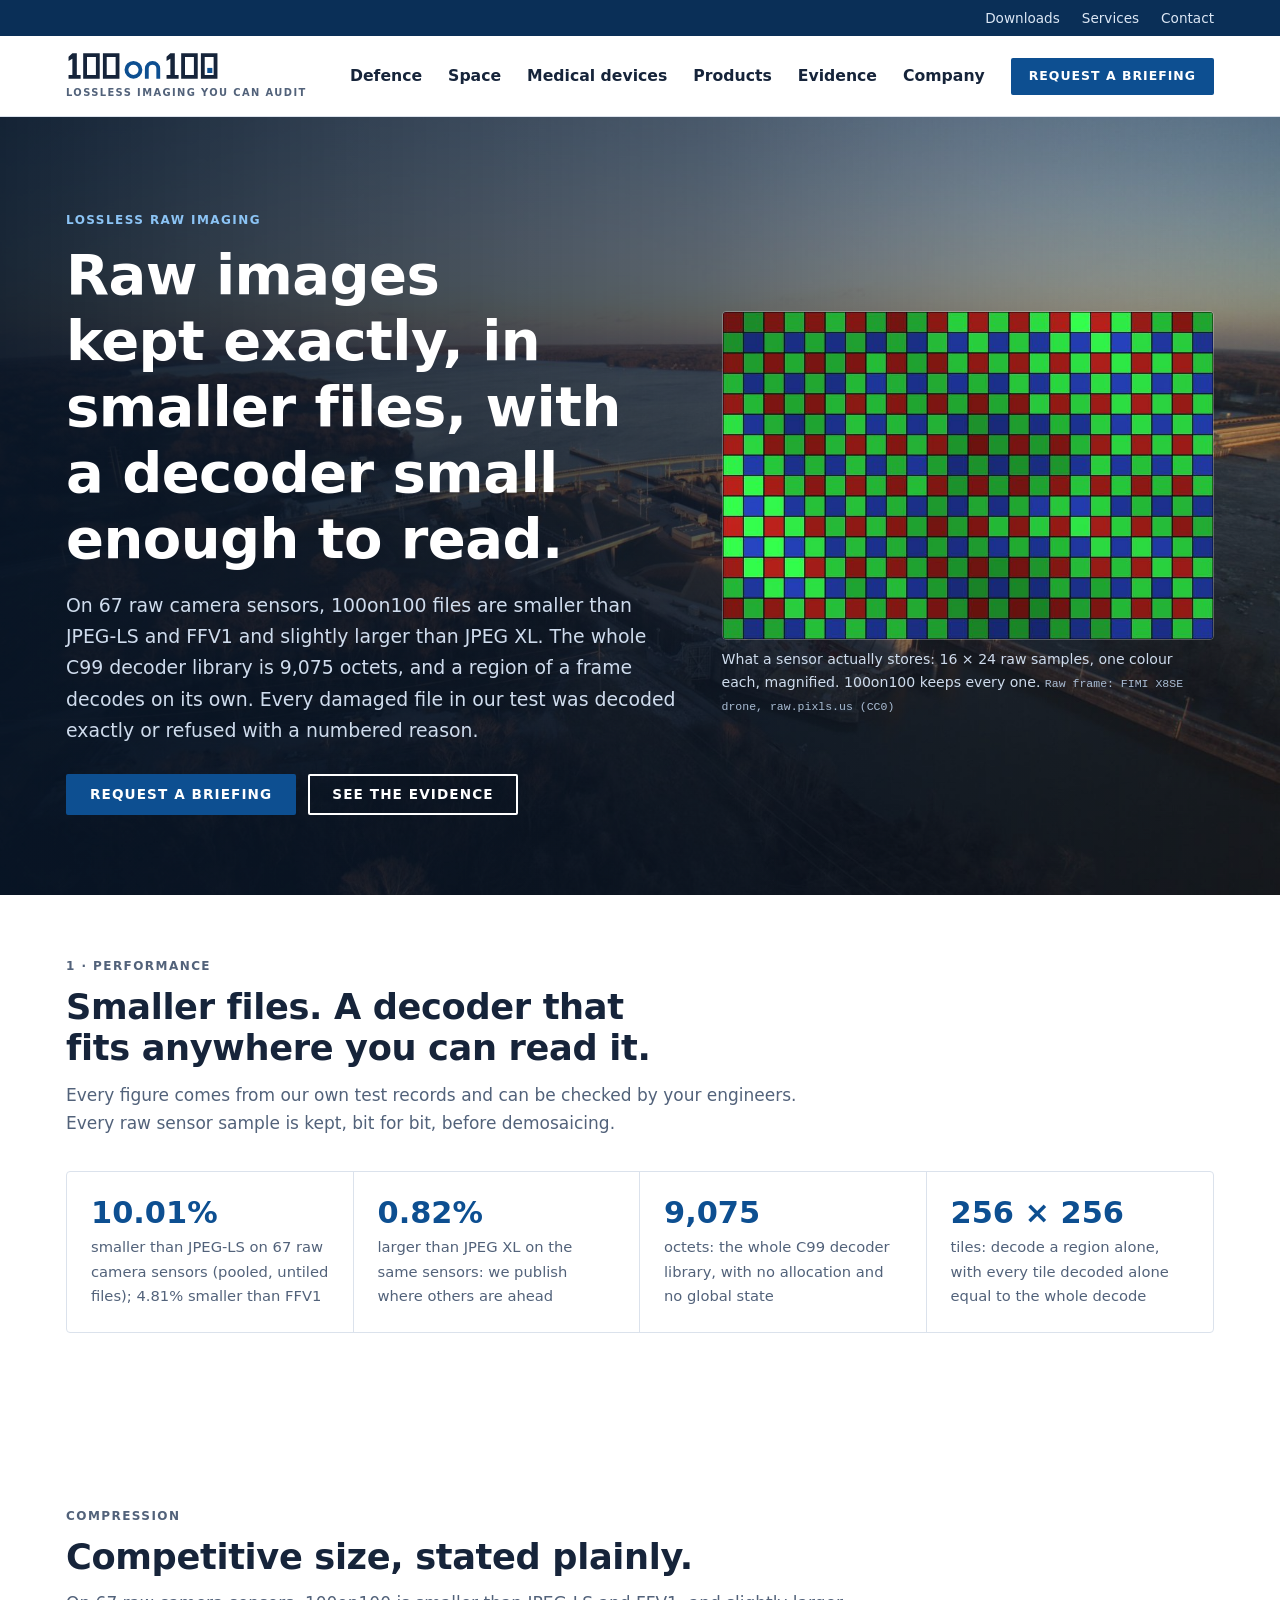
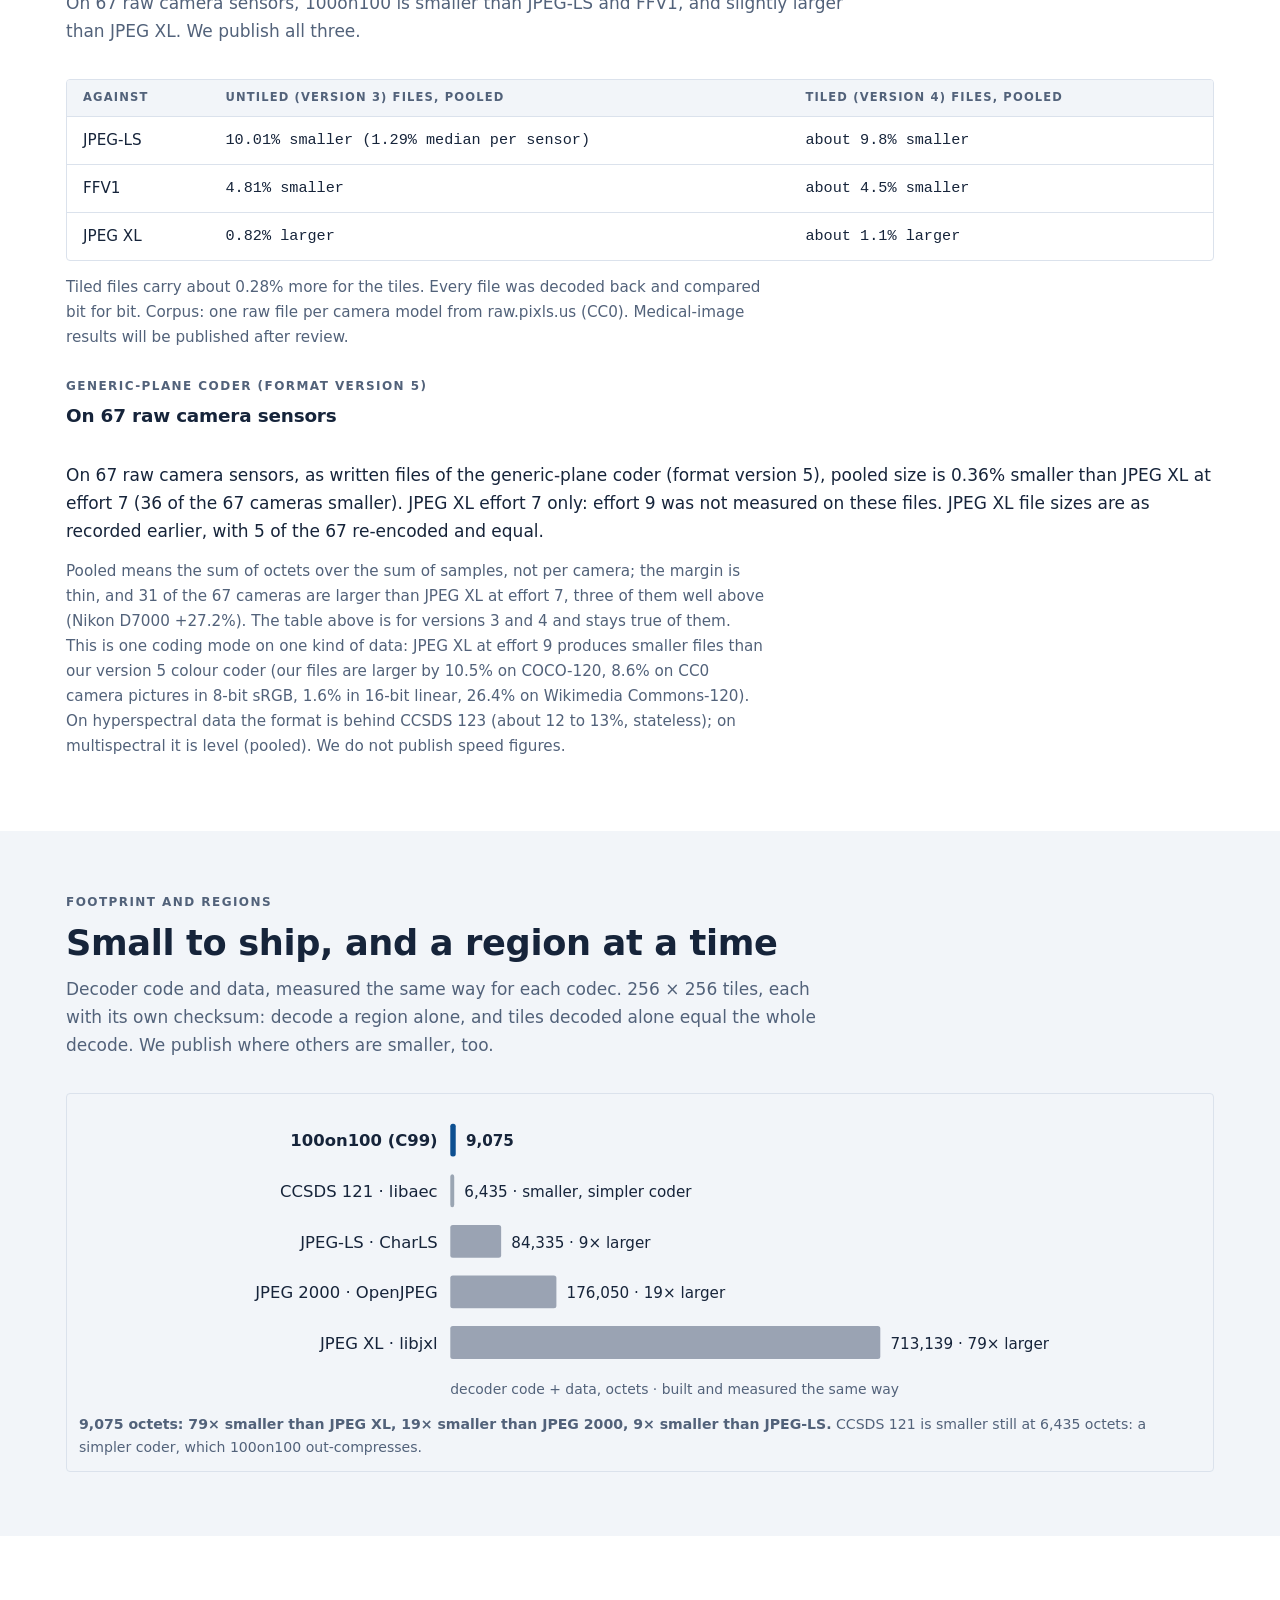
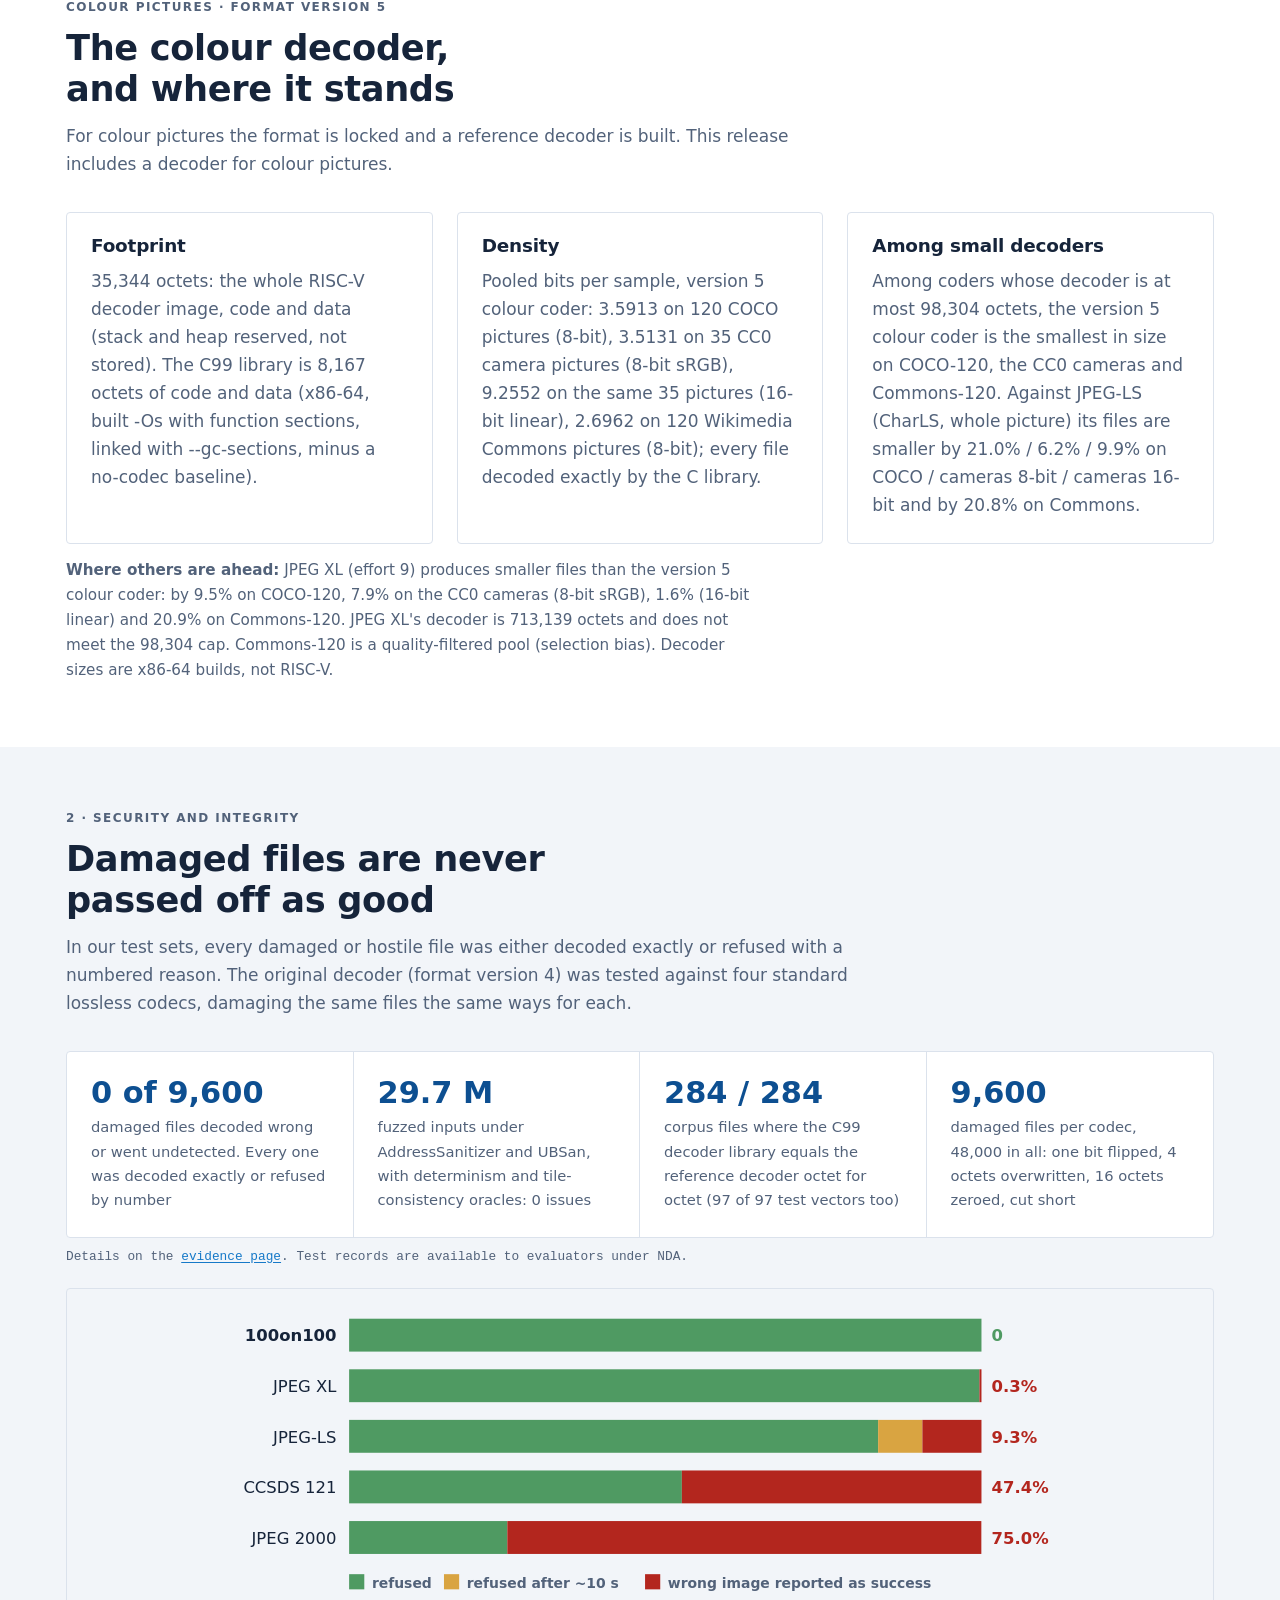
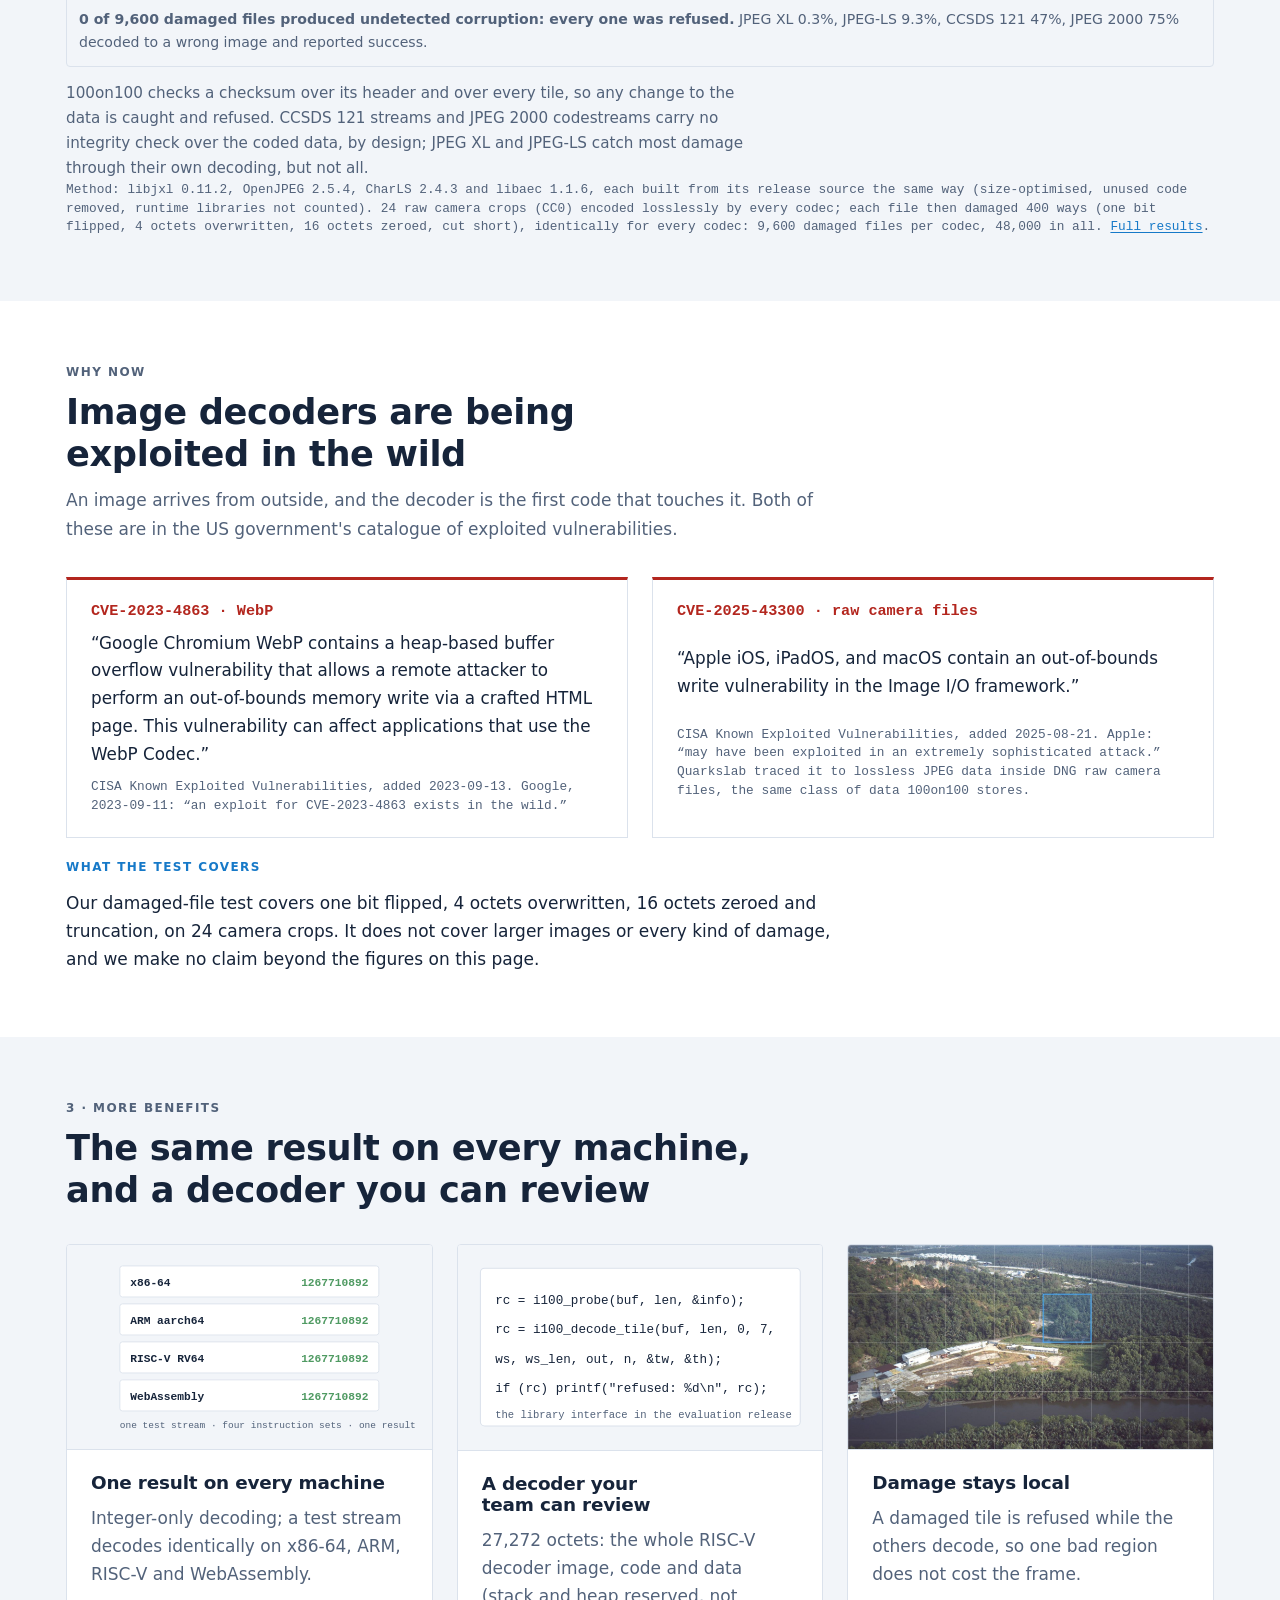
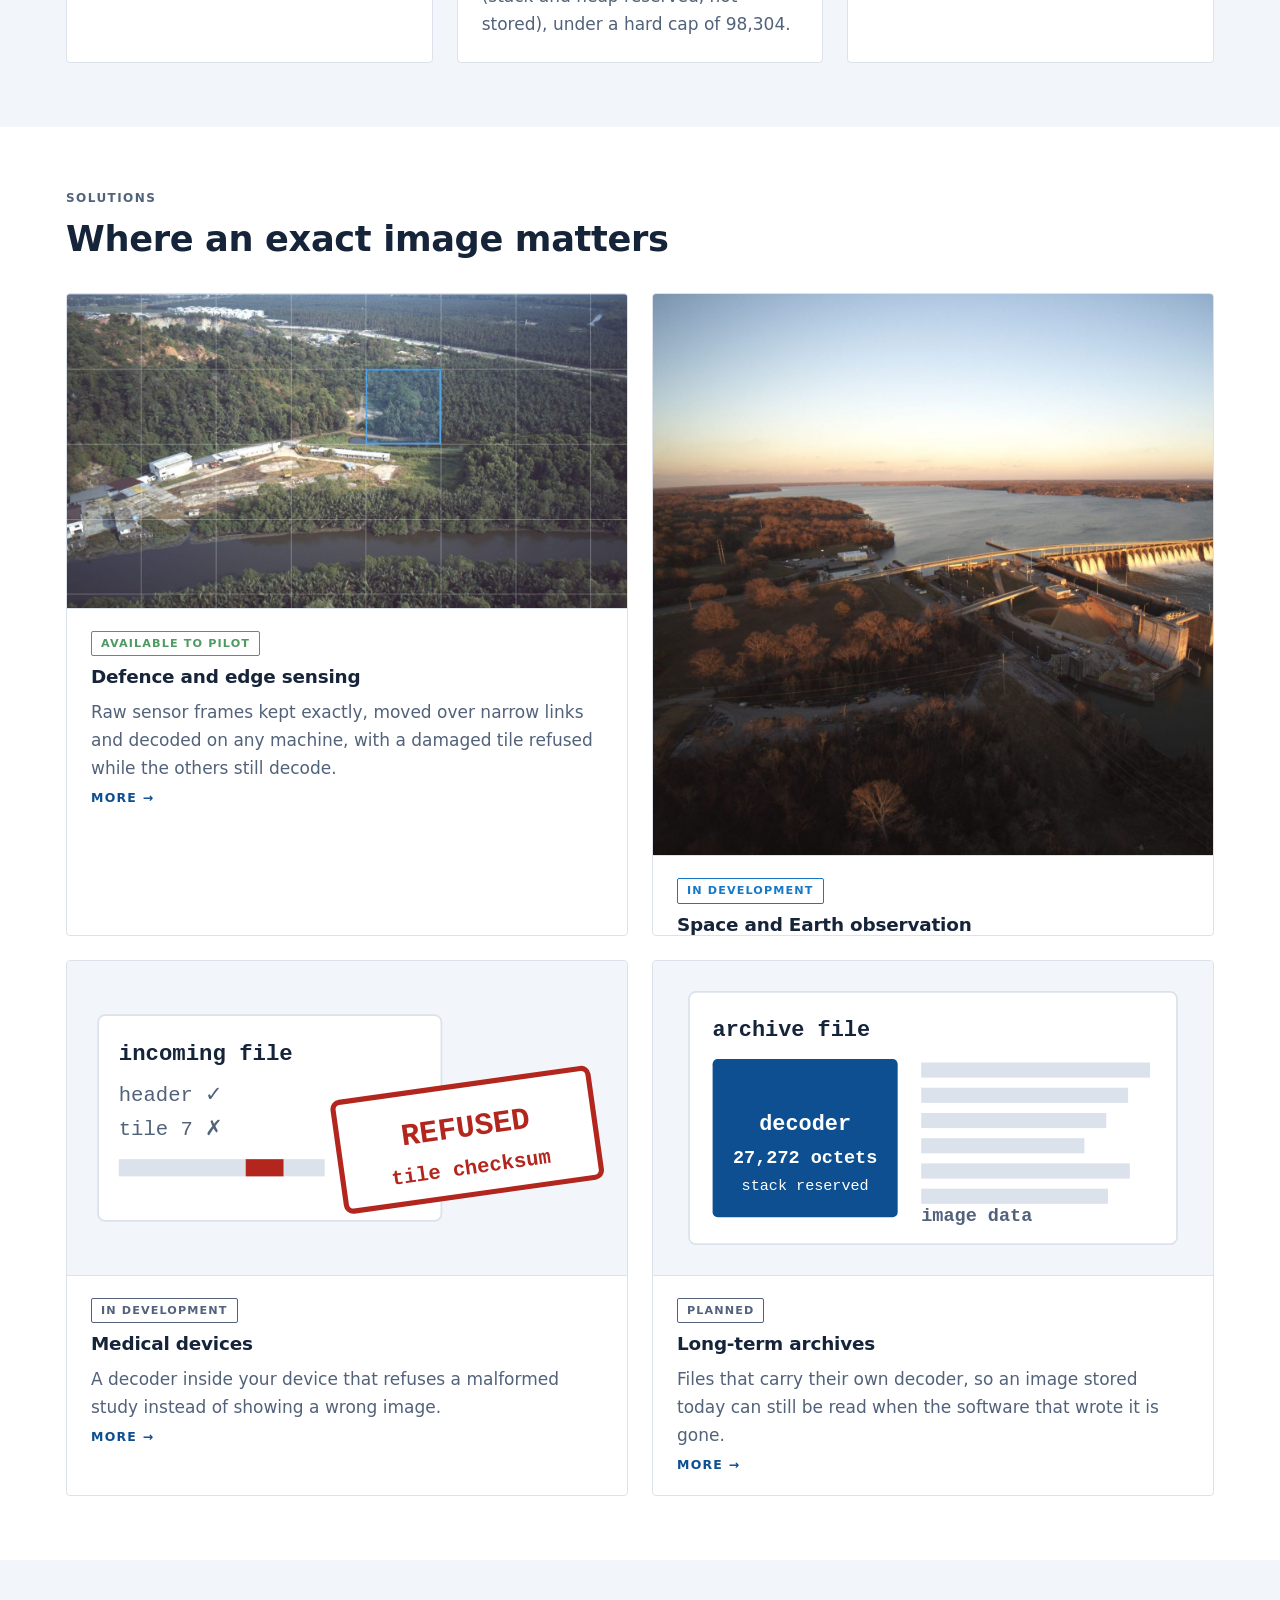
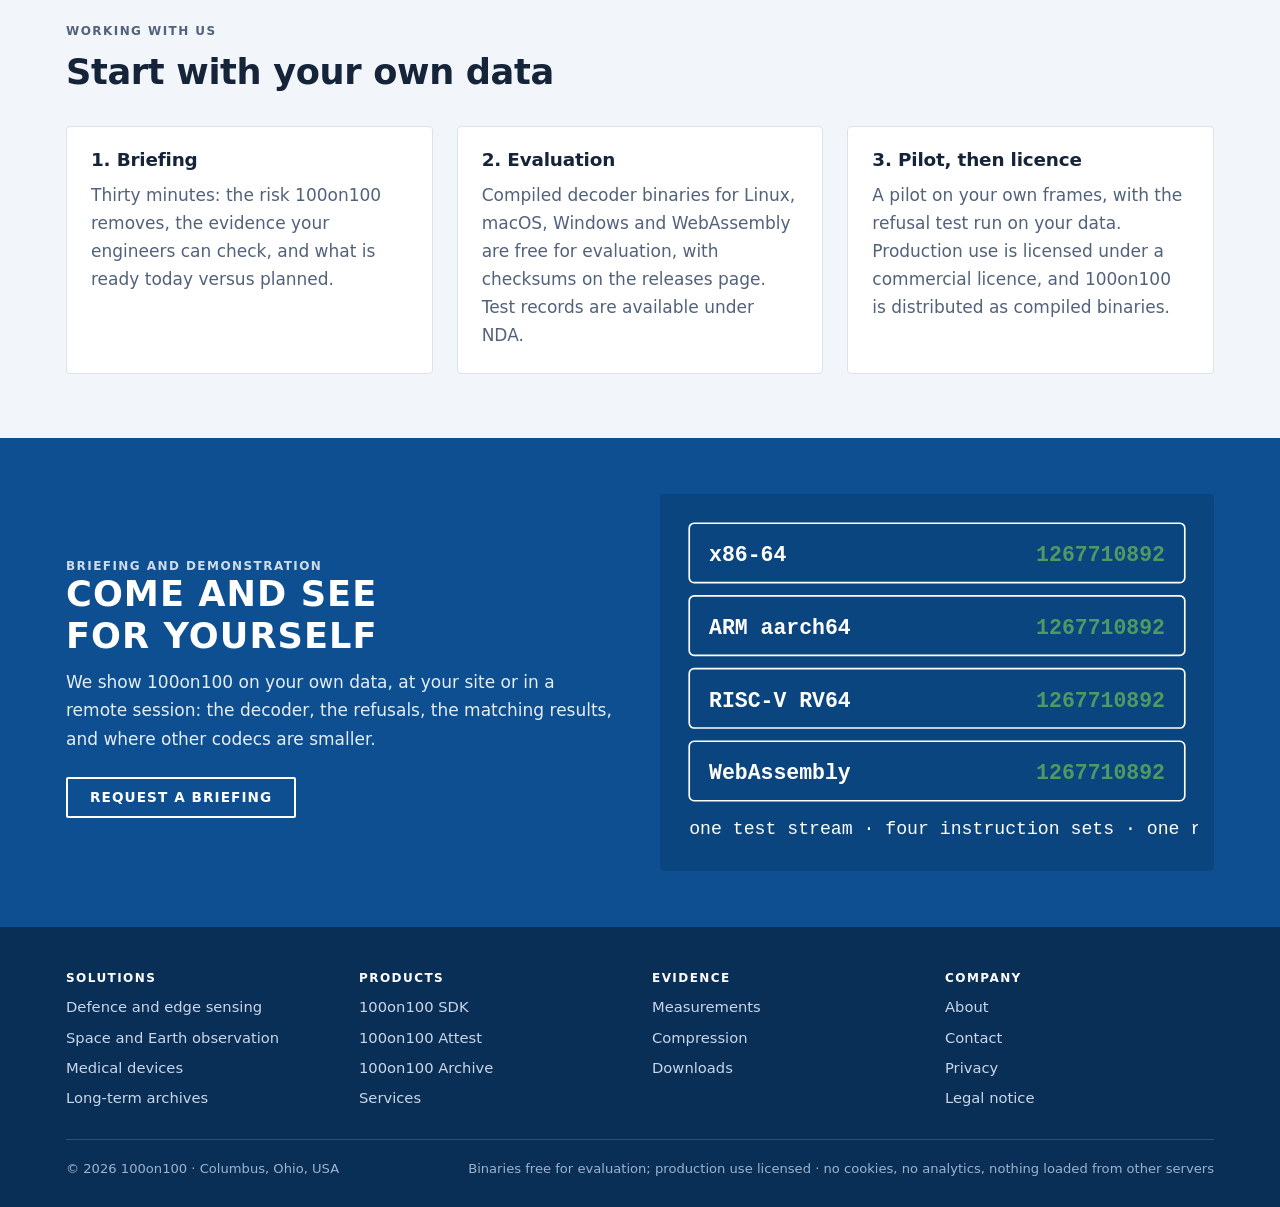
==== commit 833bc2b3: "Site: release 1.2.0 downloads, generic planes released, camera density with its caveats" ====
--- a/index.html
+++ b/index.html
@@ -66,6 +66,10 @@
     </table>
   </div>
   <p class="note">Tiled files carry about 0.28% more for the tiles. Every file was decoded back and compared bit for bit. Corpus: one raw file per camera model from raw.pixls.us (CC0). Medical-image results will be published after review.</p>
+
+  <div class="head" style="margin-top:28px"><p class="label">Generic-plane coder (format version 5)</p><h3>On 67 raw camera sensors</h3></div>
+  <p>On 67 raw camera sensors, as written files of the generic-plane coder (format version 5), pooled size is 0.36% smaller than JPEG XL at effort 7 (36 of the 67 cameras smaller). JPEG XL effort 7 only: effort 9 was not measured on these files. JPEG XL file sizes are as recorded earlier, with 5 of the 67 re-encoded and equal.</p>
+  <p class="note">Pooled means the sum of octets over the sum of samples, not per camera; the margin is thin, and 31 of the 67 cameras are larger than JPEG XL at effort 7, three of them well above (Nikon D7000 +27.2%). The table above is for versions 3 and 4 and stays true of them. This is one coding mode on one kind of data: JPEG XL at effort 9 produces smaller files than our version 5 colour coder (our files are larger by 10.5% on COCO-120, 8.6% on CC0 camera pictures in 8-bit sRGB, 1.6% in 16-bit linear, 26.4% on Wikimedia Commons-120). On hyperspectral data the format is behind CCSDS 123 (about 12 to 13%, stateless); on multispectral it is level (pooled). We do not publish speed figures.</p>
 </section></div>
 
 <section class="alt" aria-labelledby="foot-h"><div class="wrap">
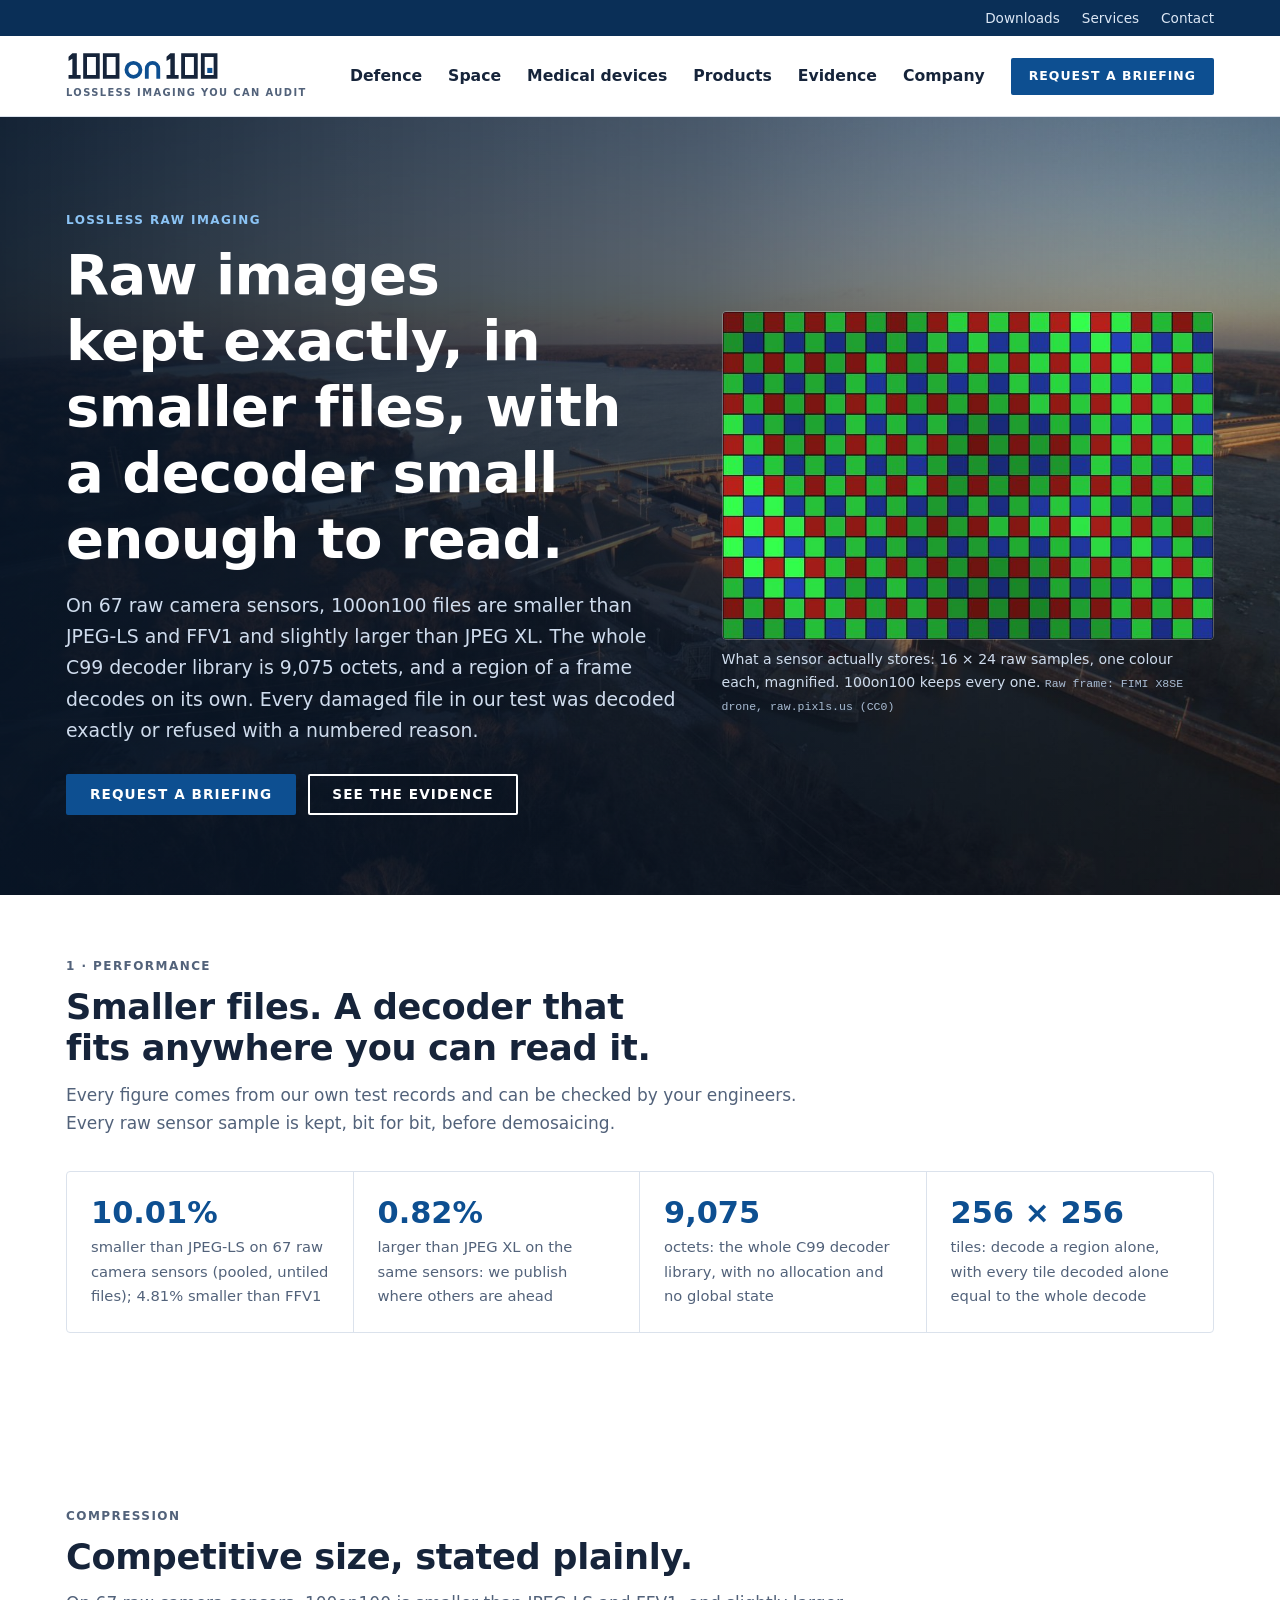
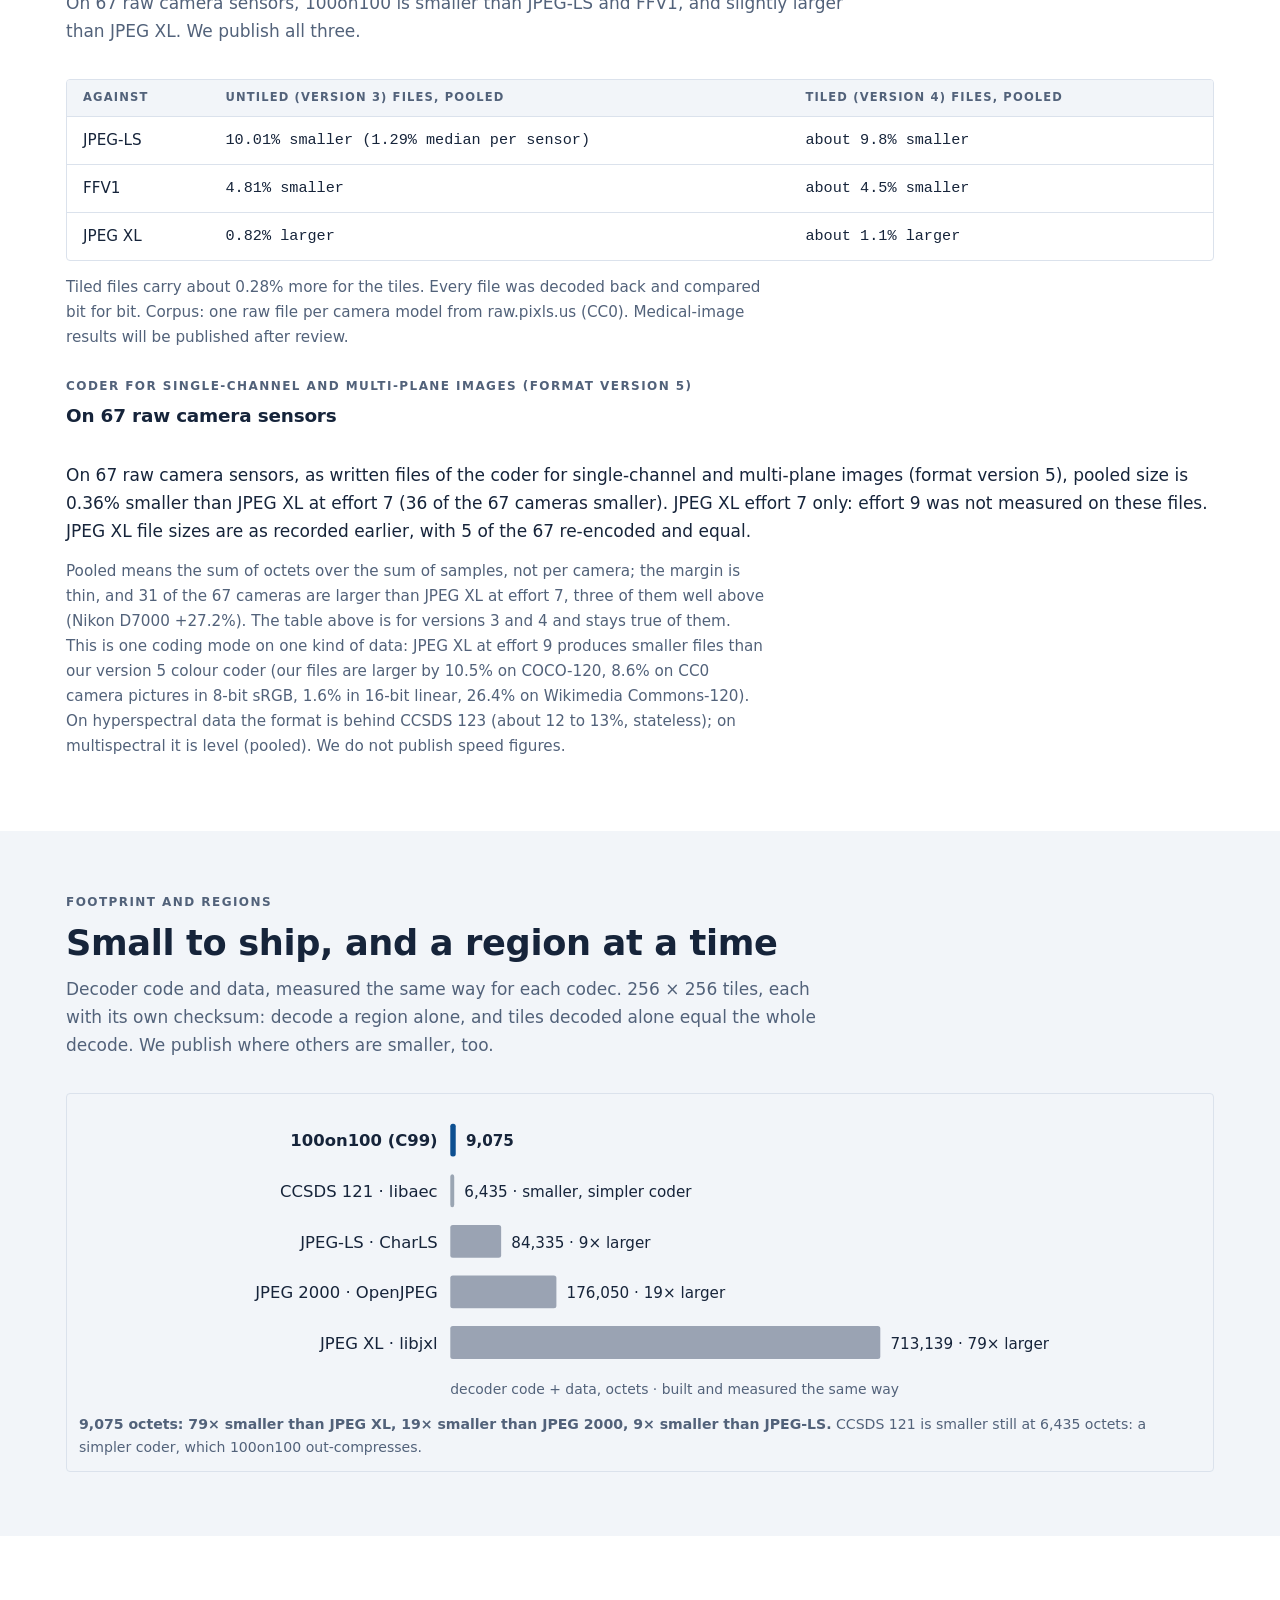
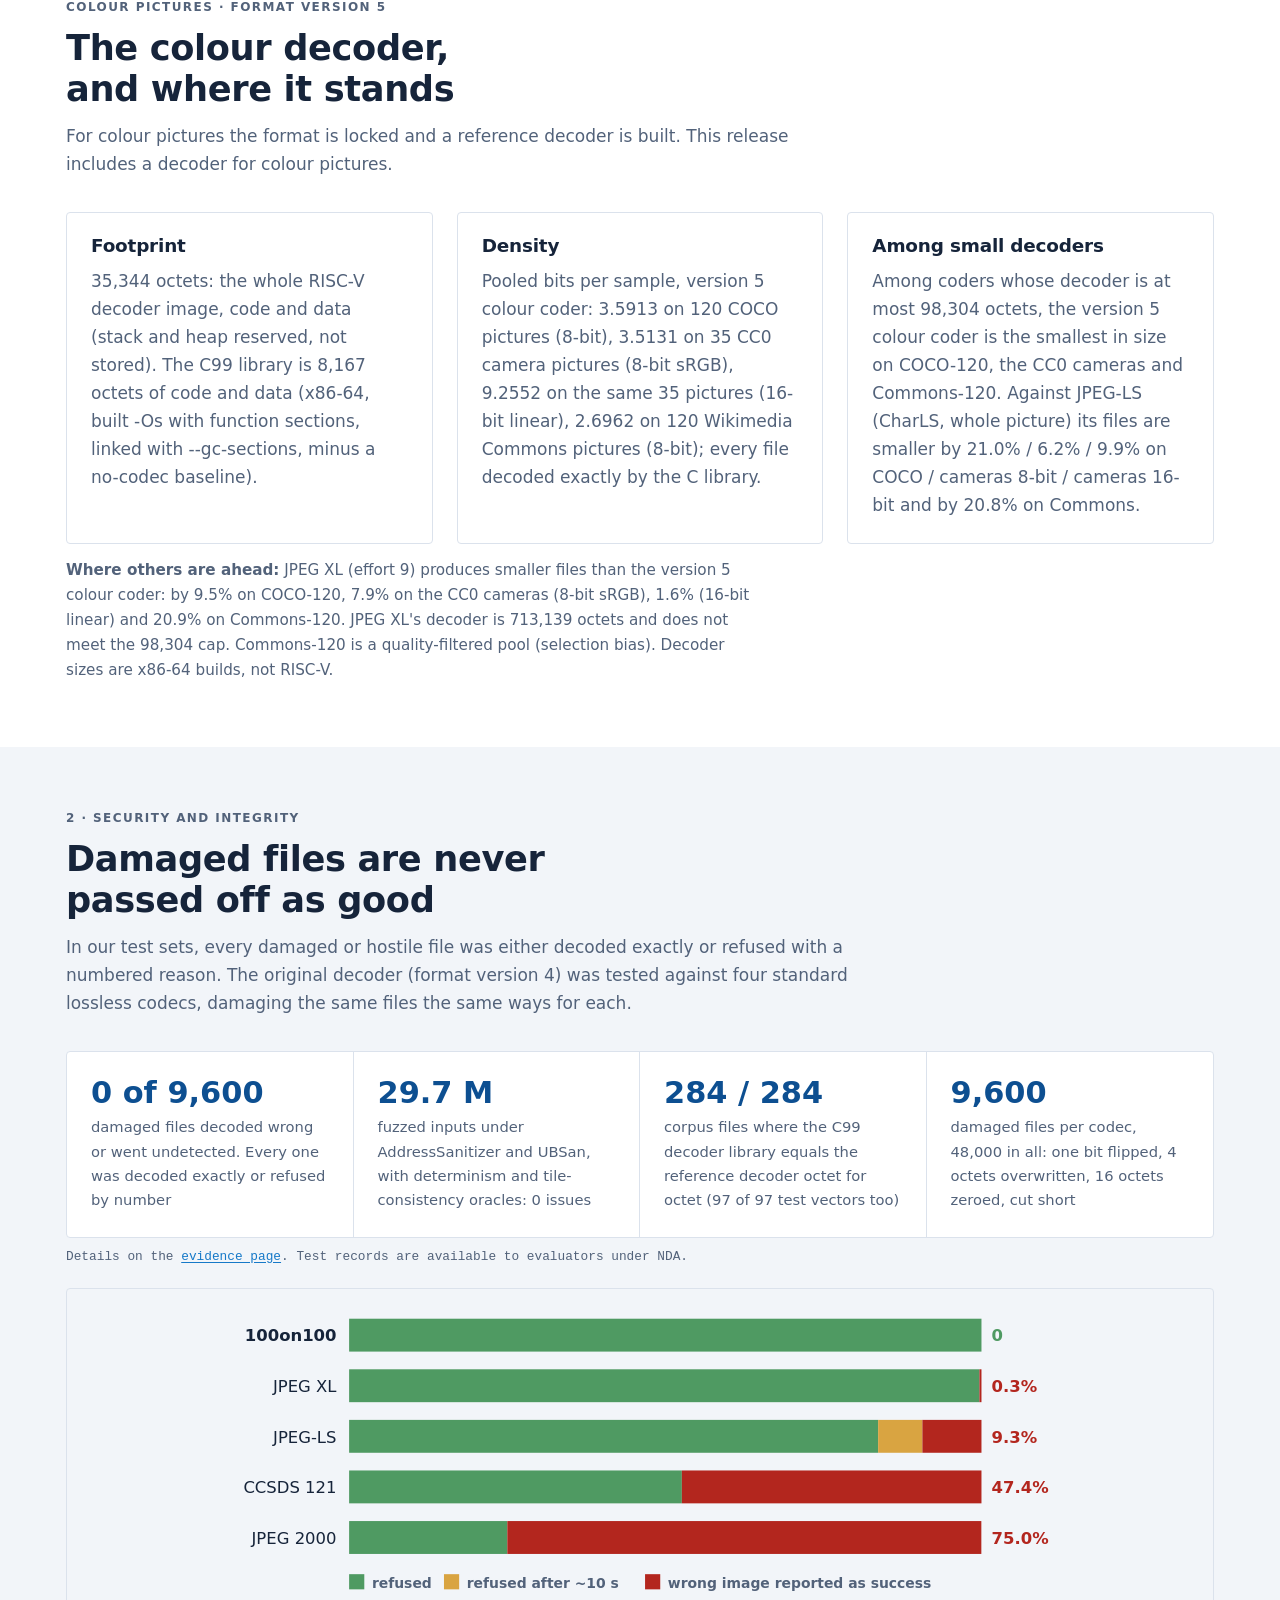
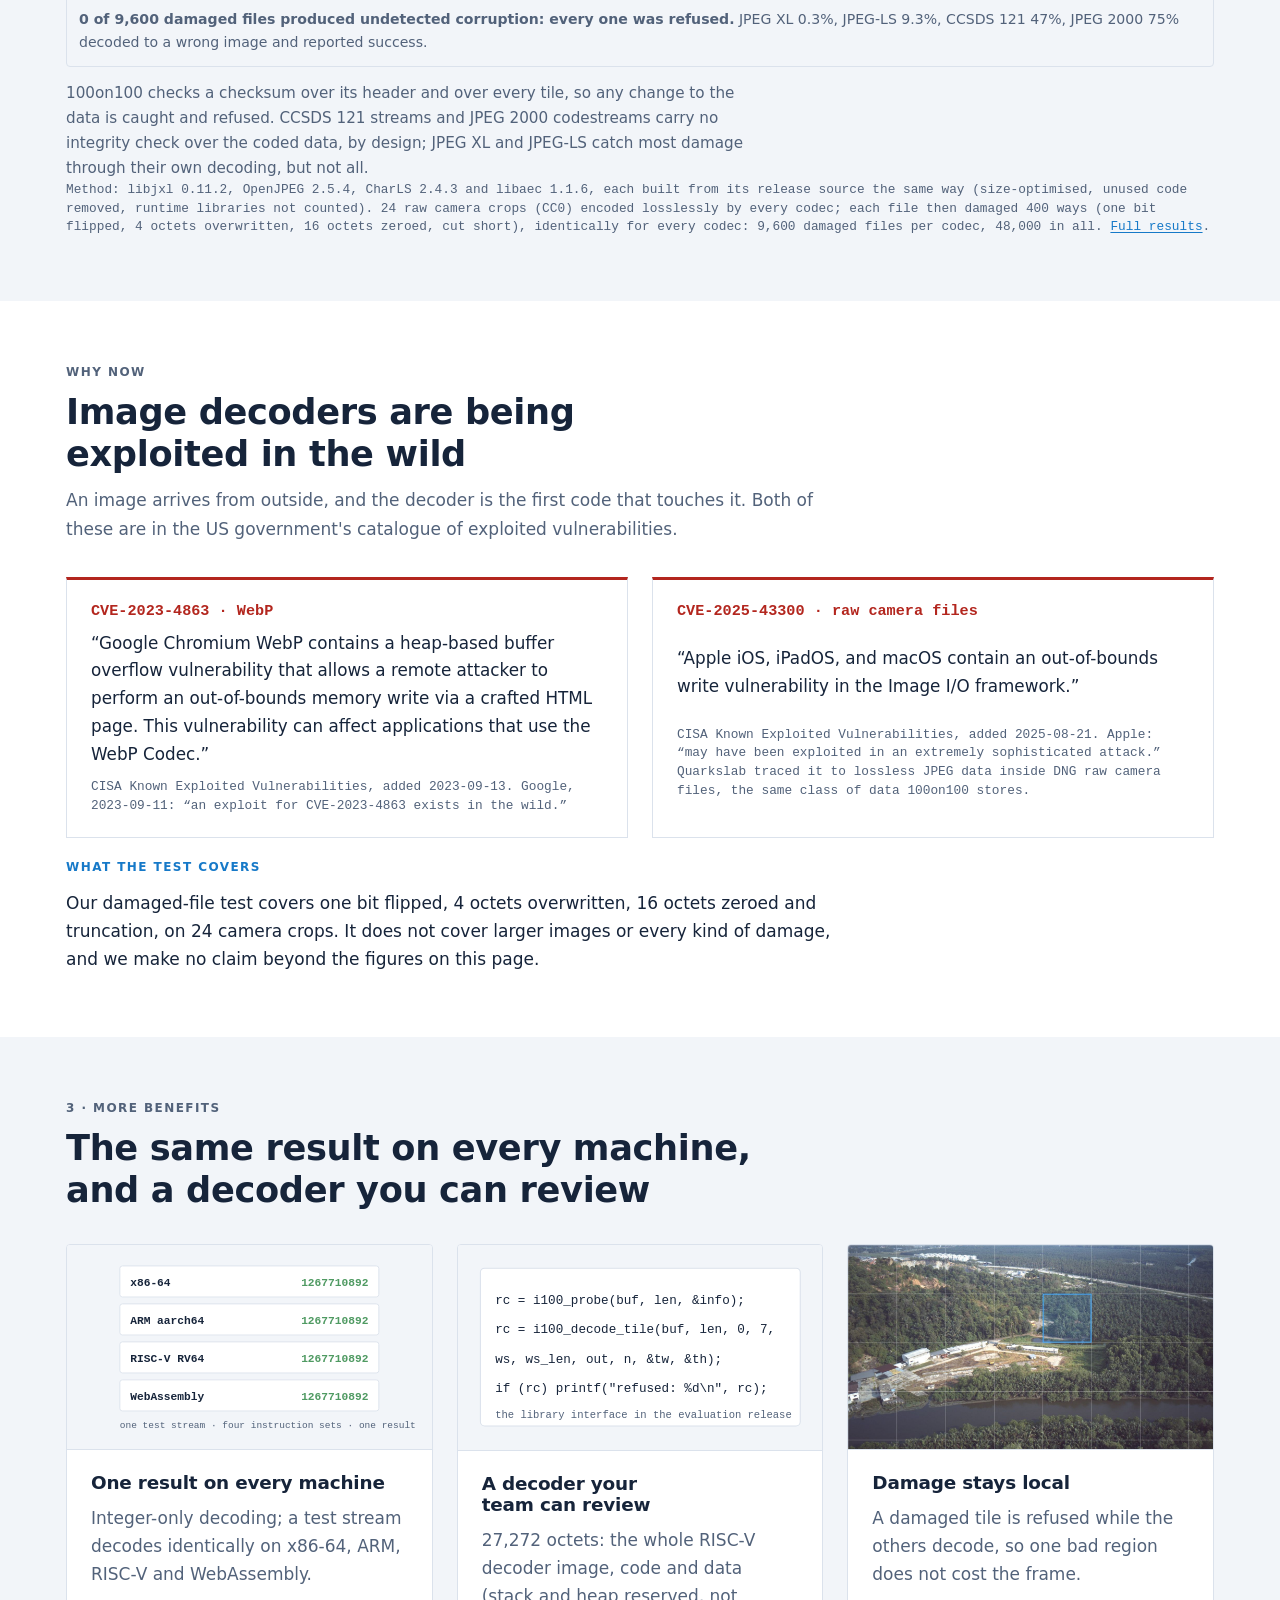
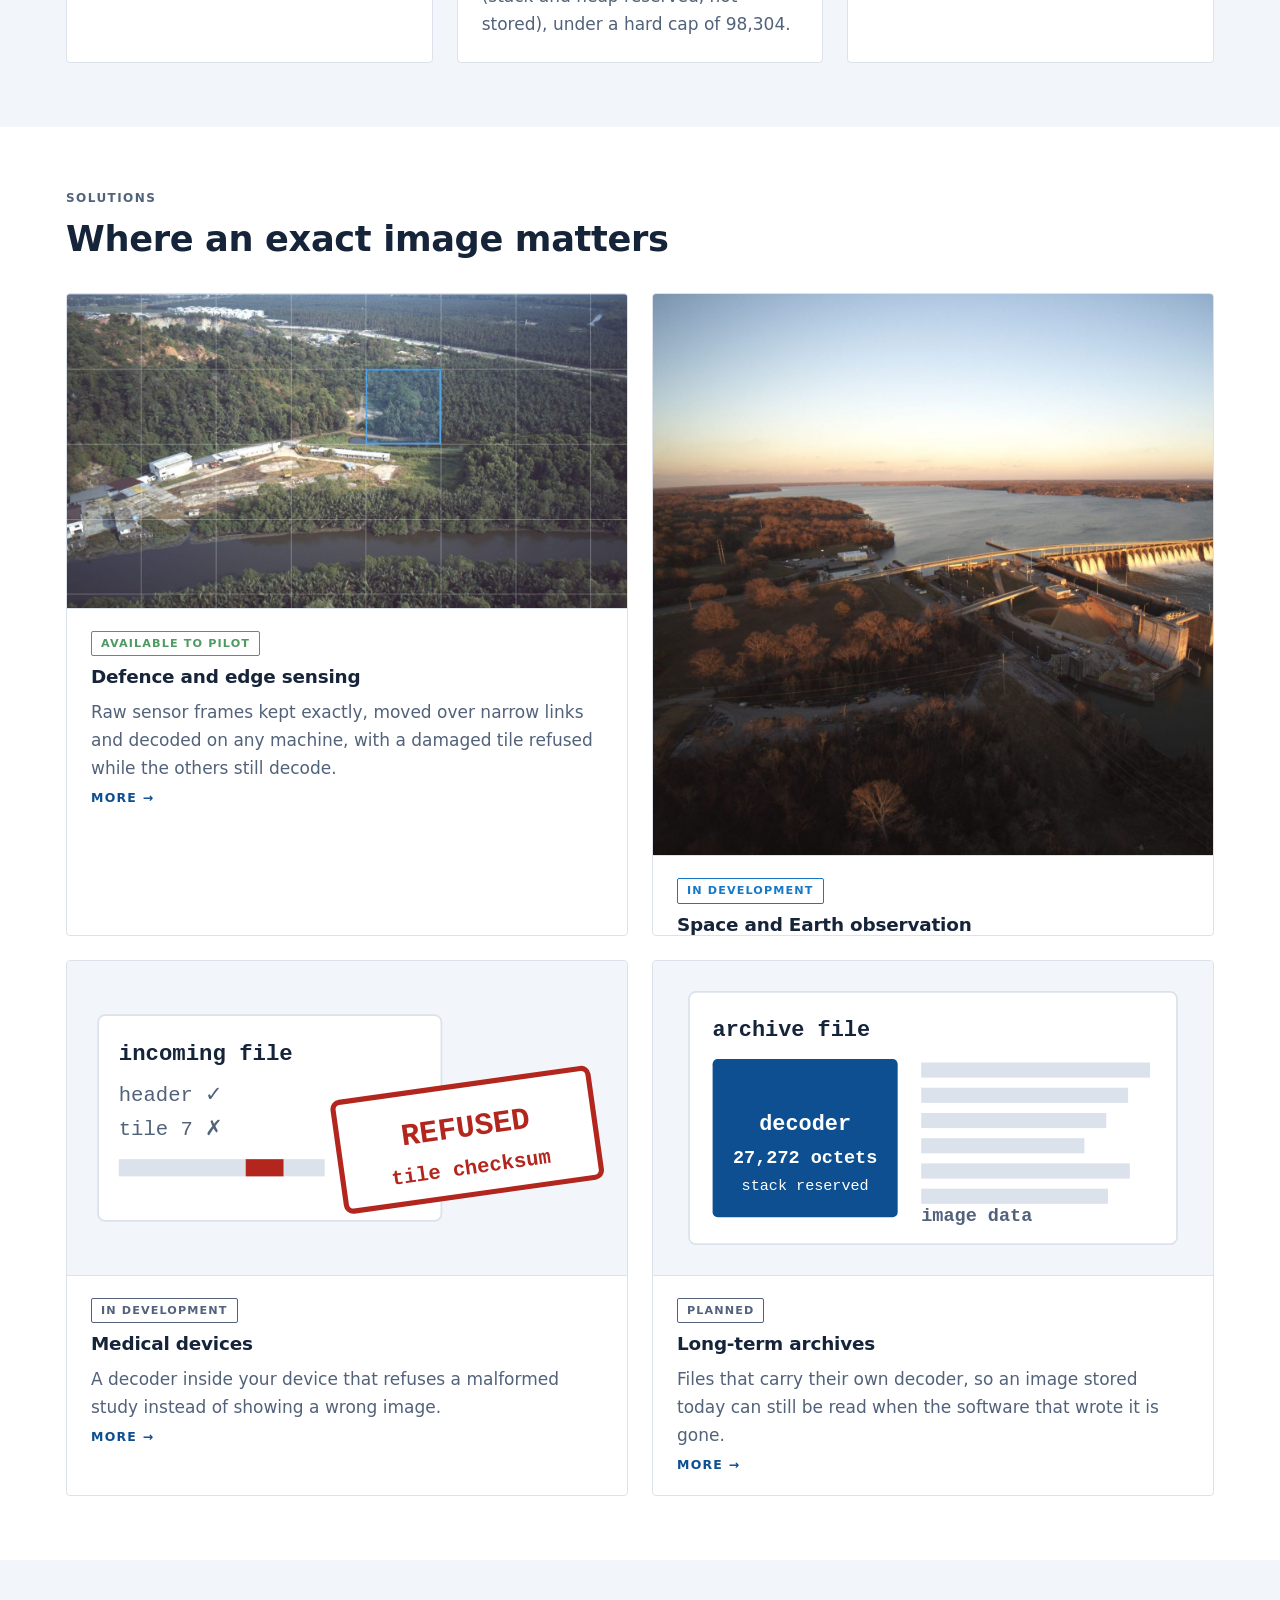
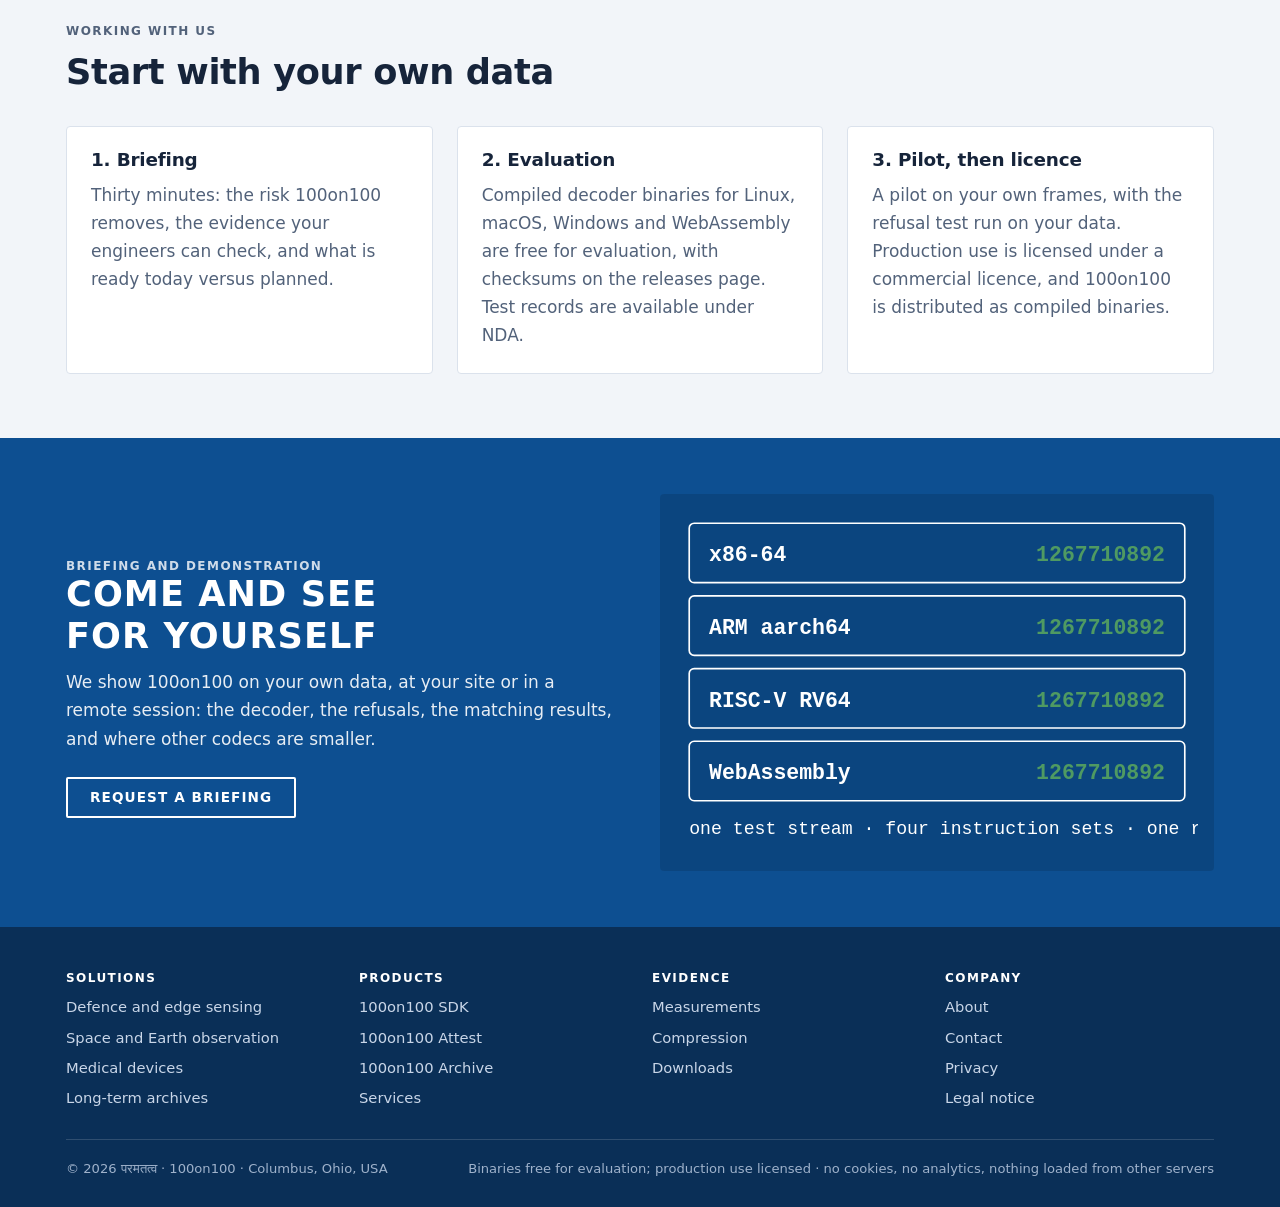
==== commit 0d2f1507: "Site: plain wording for the 1.2.0 decoder (single-channel and multi-plane images), footer copyright," ====
--- a/index.html
+++ b/index.html
@@ -67,8 +67,8 @@
   </div>
   <p class="note">Tiled files carry about 0.28% more for the tiles. Every file was decoded back and compared bit for bit. Corpus: one raw file per camera model from raw.pixls.us (CC0). Medical-image results will be published after review.</p>
 
-  <div class="head" style="margin-top:28px"><p class="label">Generic-plane coder (format version 5)</p><h3>On 67 raw camera sensors</h3></div>
-  <p>On 67 raw camera sensors, as written files of the generic-plane coder (format version 5), pooled size is 0.36% smaller than JPEG XL at effort 7 (36 of the 67 cameras smaller). JPEG XL effort 7 only: effort 9 was not measured on these files. JPEG XL file sizes are as recorded earlier, with 5 of the 67 re-encoded and equal.</p>
+  <div class="head" style="margin-top:28px"><p class="label">Coder for single-channel and multi-plane images (format version 5)</p><h3>On 67 raw camera sensors</h3></div>
+  <p>On 67 raw camera sensors, as written files of the coder for single-channel and multi-plane images (format version 5), pooled size is 0.36% smaller than JPEG XL at effort 7 (36 of the 67 cameras smaller). JPEG XL effort 7 only: effort 9 was not measured on these files. JPEG XL file sizes are as recorded earlier, with 5 of the 67 re-encoded and equal.</p>
   <p class="note">Pooled means the sum of octets over the sum of samples, not per camera; the margin is thin, and 31 of the 67 cameras are larger than JPEG XL at effort 7, three of them well above (Nikon D7000 +27.2%). The table above is for versions 3 and 4 and stays true of them. This is one coding mode on one kind of data: JPEG XL at effort 9 produces smaller files than our version 5 colour coder (our files are larger by 10.5% on COCO-120, 8.6% on CC0 camera pictures in 8-bit sRGB, 1.6% in 16-bit linear, 26.4% on Wikimedia Commons-120). On hyperspectral data the format is behind CCSDS 123 (about 12 to 13%, stateless); on multispectral it is level (pooled). We do not publish speed figures.</p>
 </section></div>
 
@@ -167,7 +167,7 @@
     <div><h4>Evidence</h4><ul><li><a href="evidence.html">Measurements</a></li><li><a href="evidence.html#compression">Compression</a></li><li><a href="downloads.html">Downloads</a></li></ul></div>
     <div><h4>Company</h4><ul><li><a href="company.html">About</a></li><li><a href="company.html#contact">Contact</a></li><li><a href="privacy.html">Privacy</a></li><li><a href="legal.html">Legal notice</a></li></ul></div>
   </div>
-  <div class="base"><span>© 2026 100on100 · Columbus, Ohio, USA</span><span>Binaries free for evaluation; production use licensed · no cookies, no analytics, nothing loaded from other servers</span></div>
+  <div class="base"><span>© 2026 परमतत्व · 100on100 · Columbus, Ohio, USA</span><span>Binaries free for evaluation; production use licensed · no cookies, no analytics, nothing loaded from other servers</span></div>
 </div></footer>
 </body>
 </html>
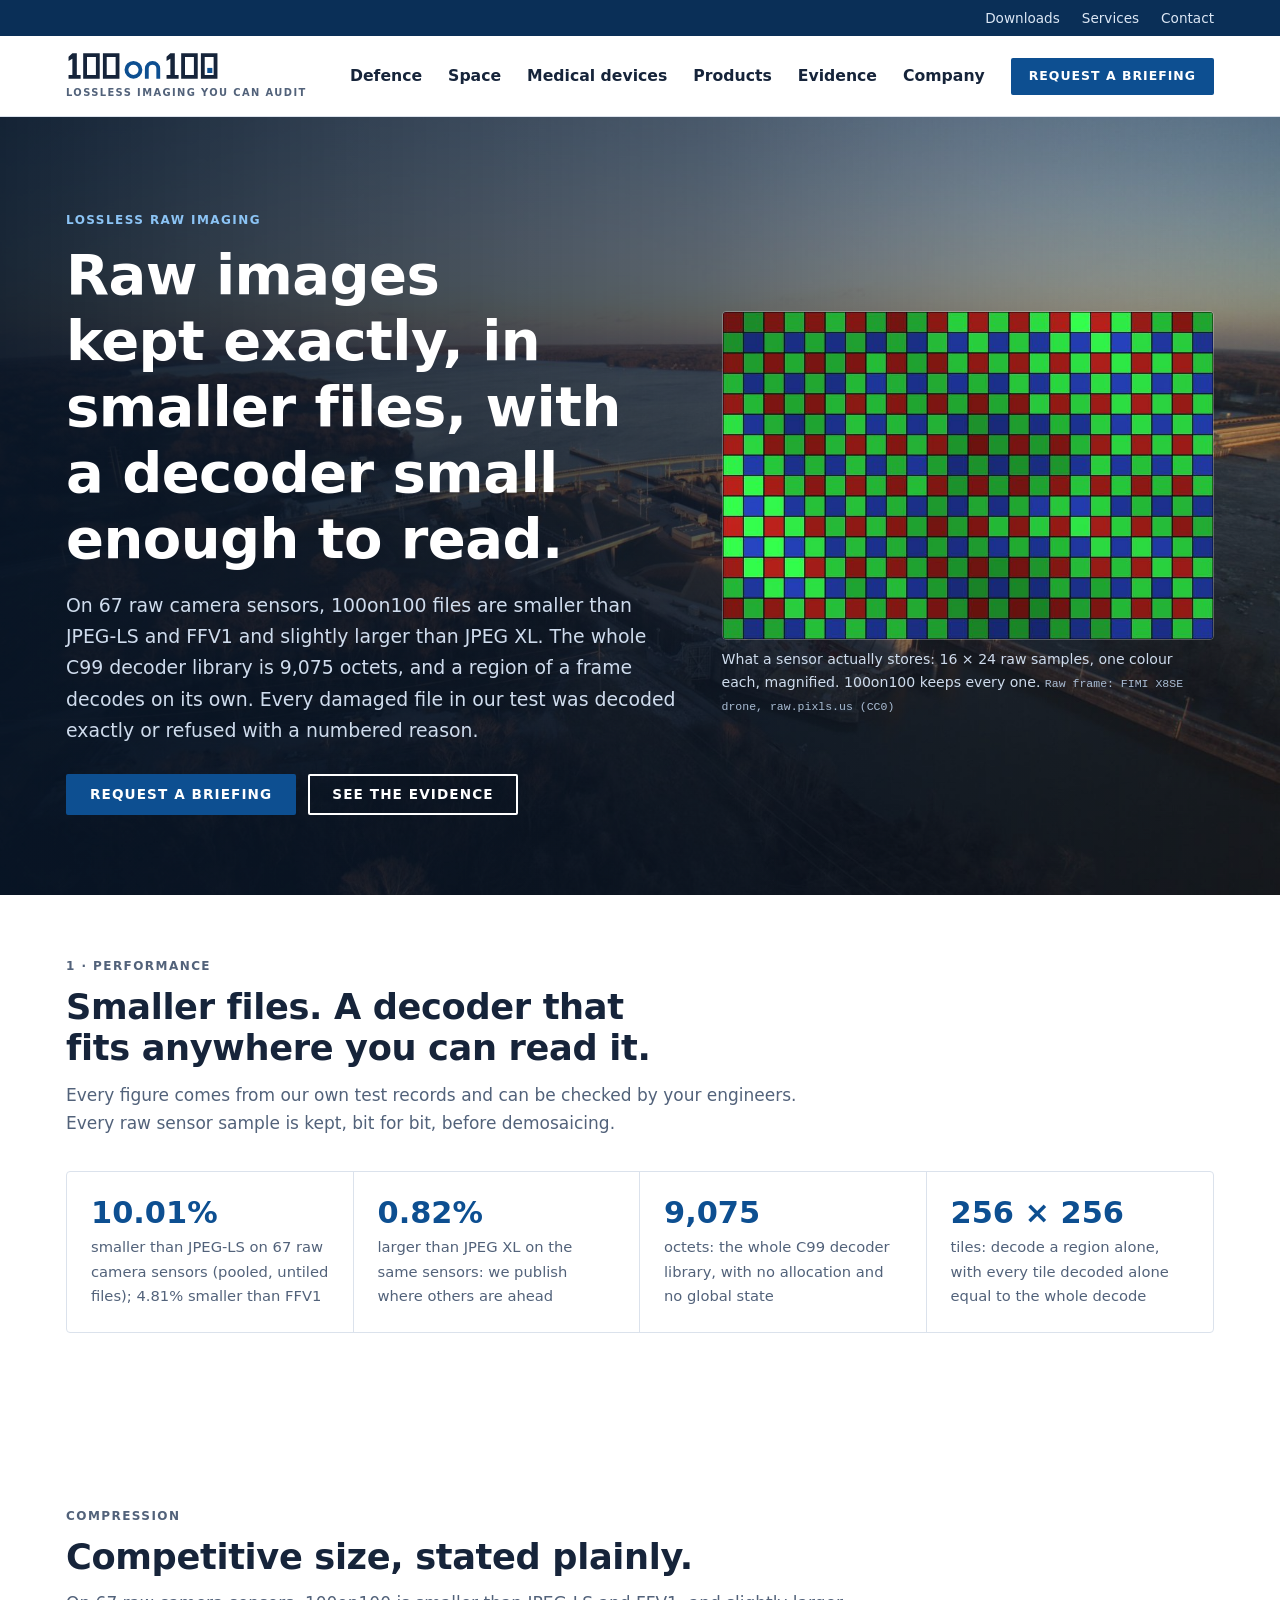
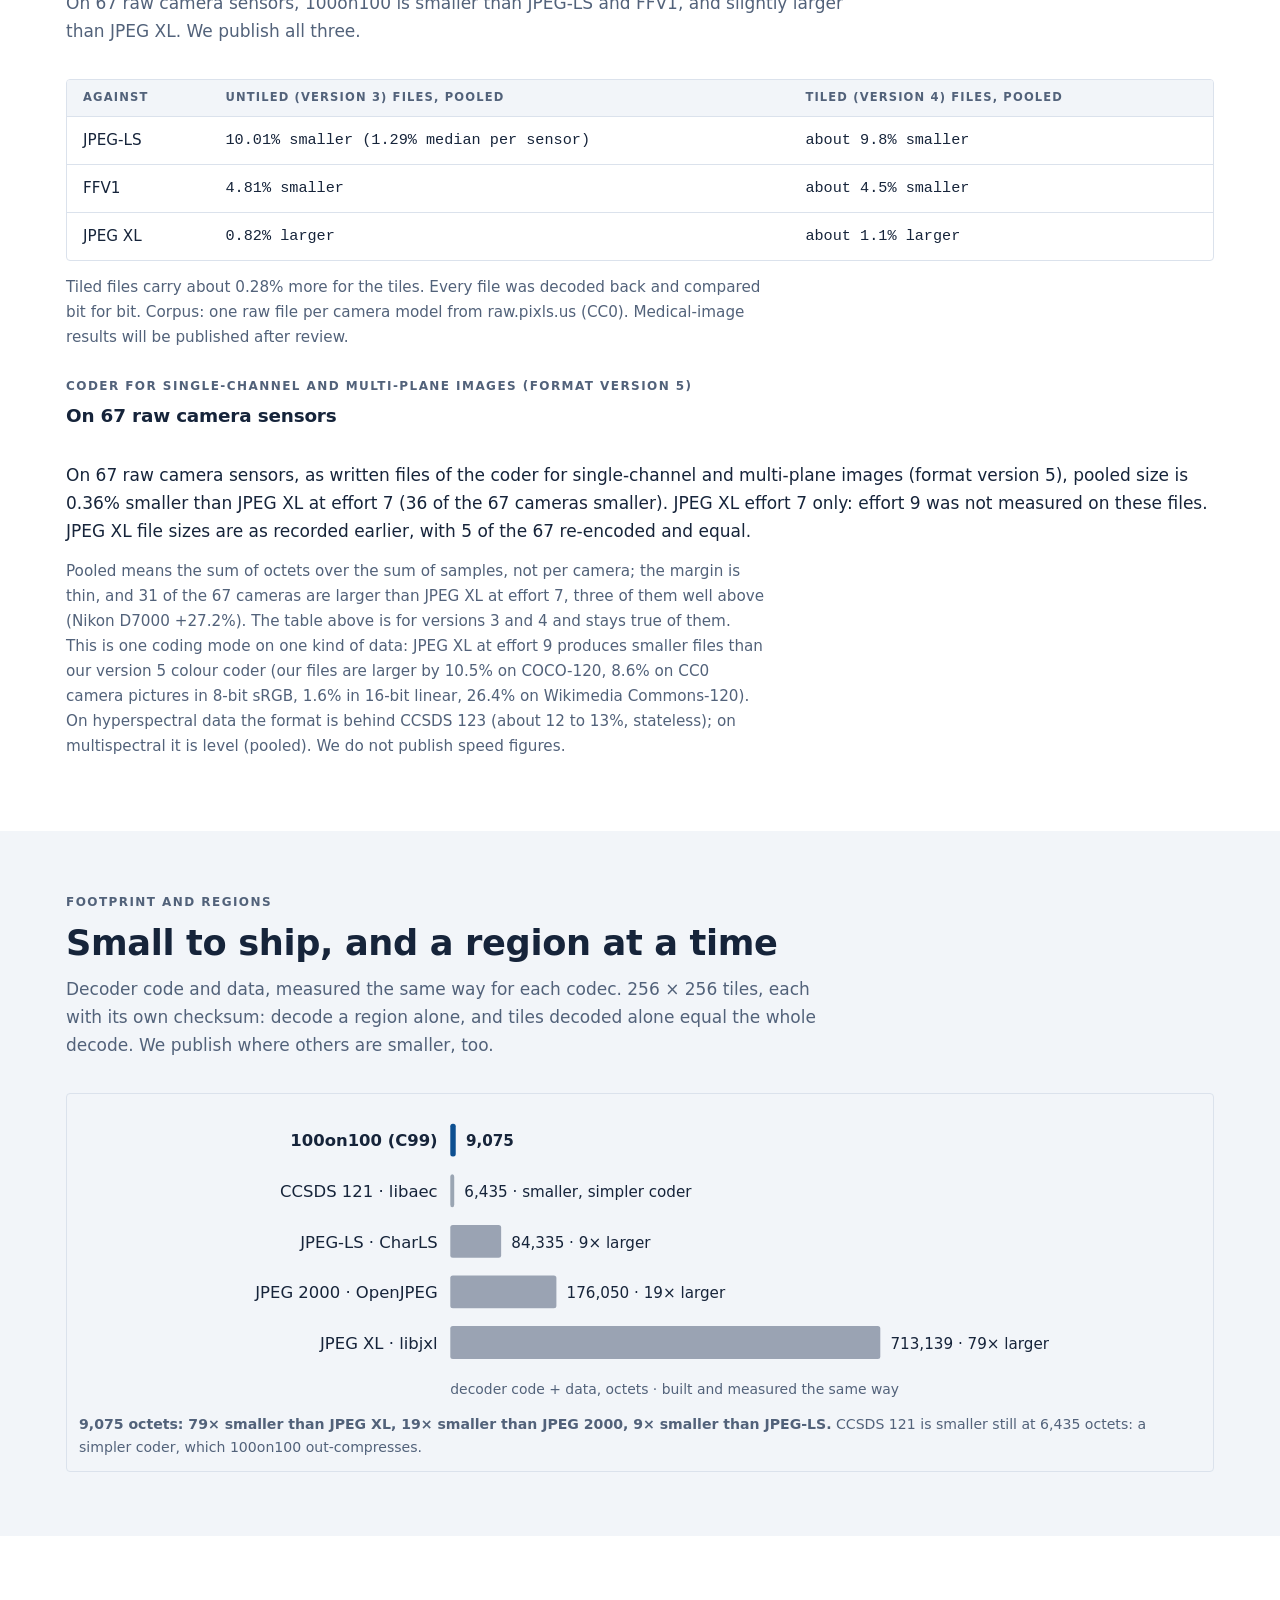
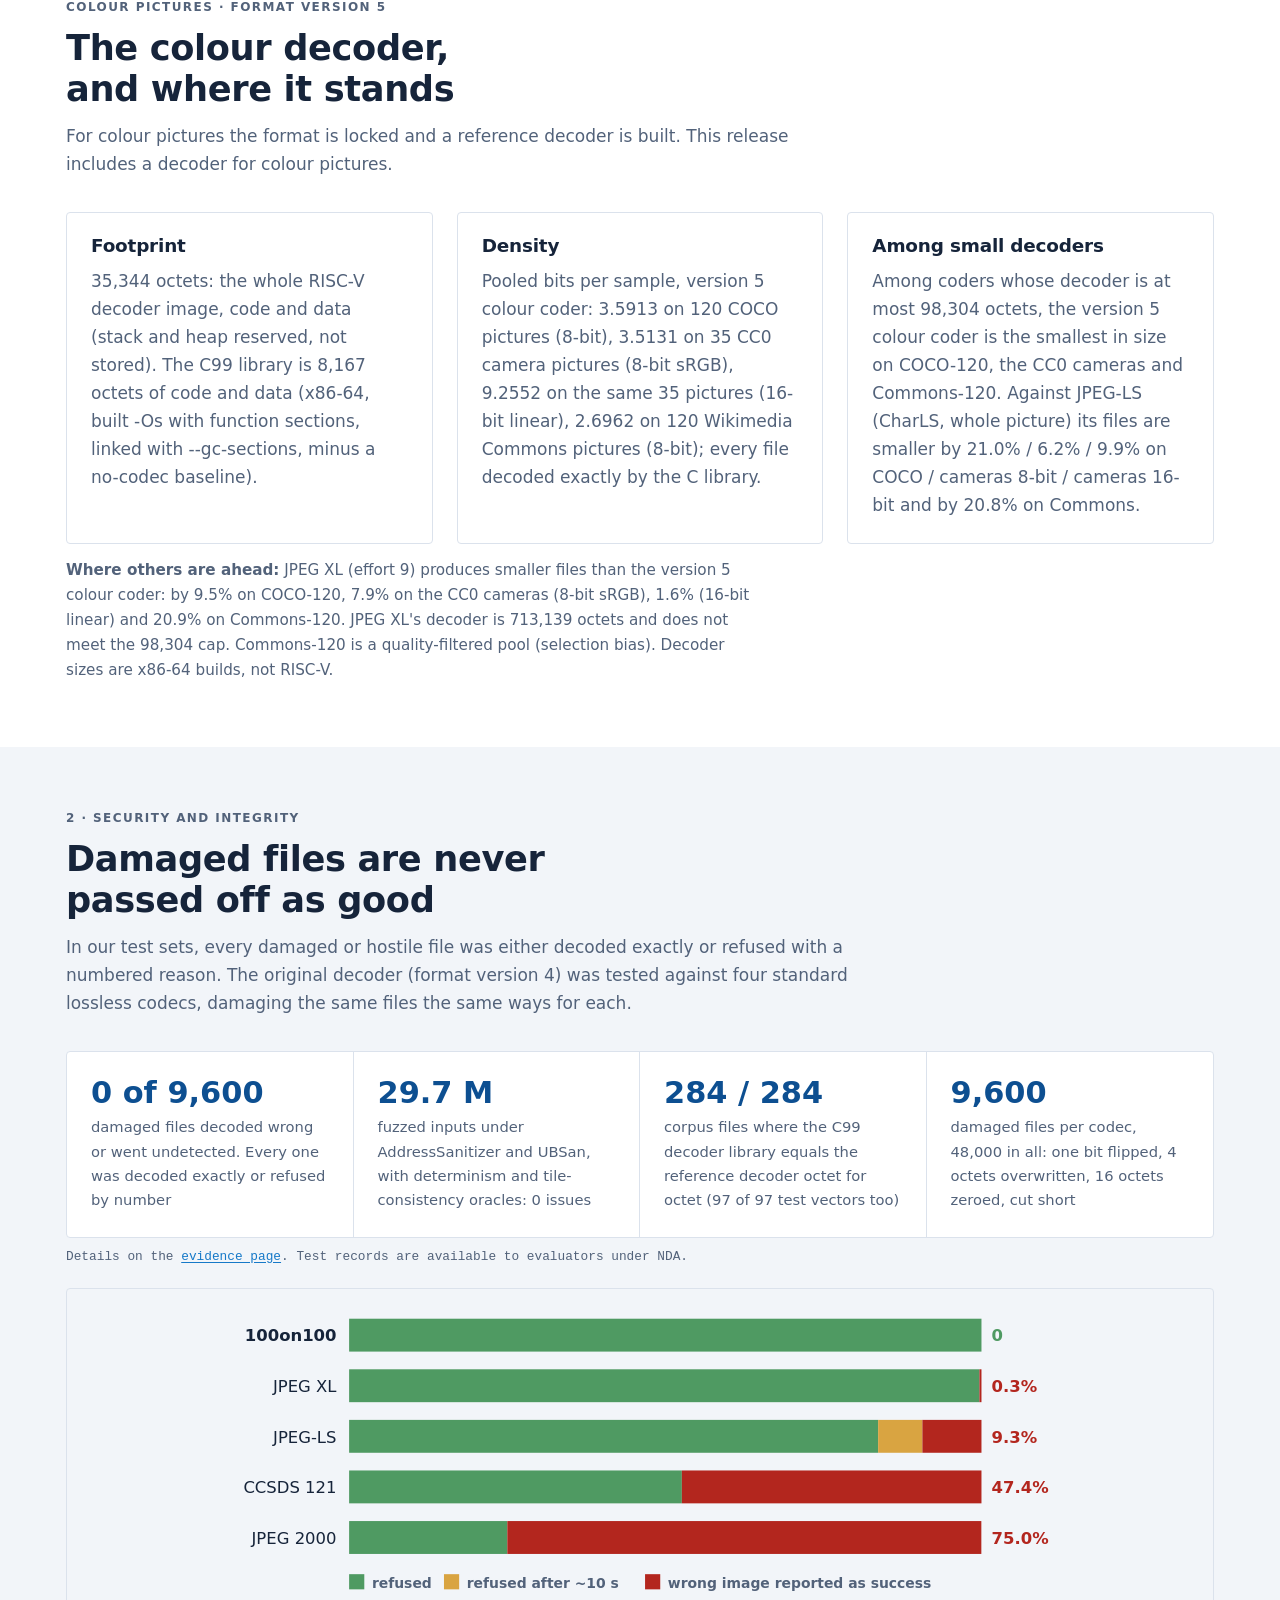
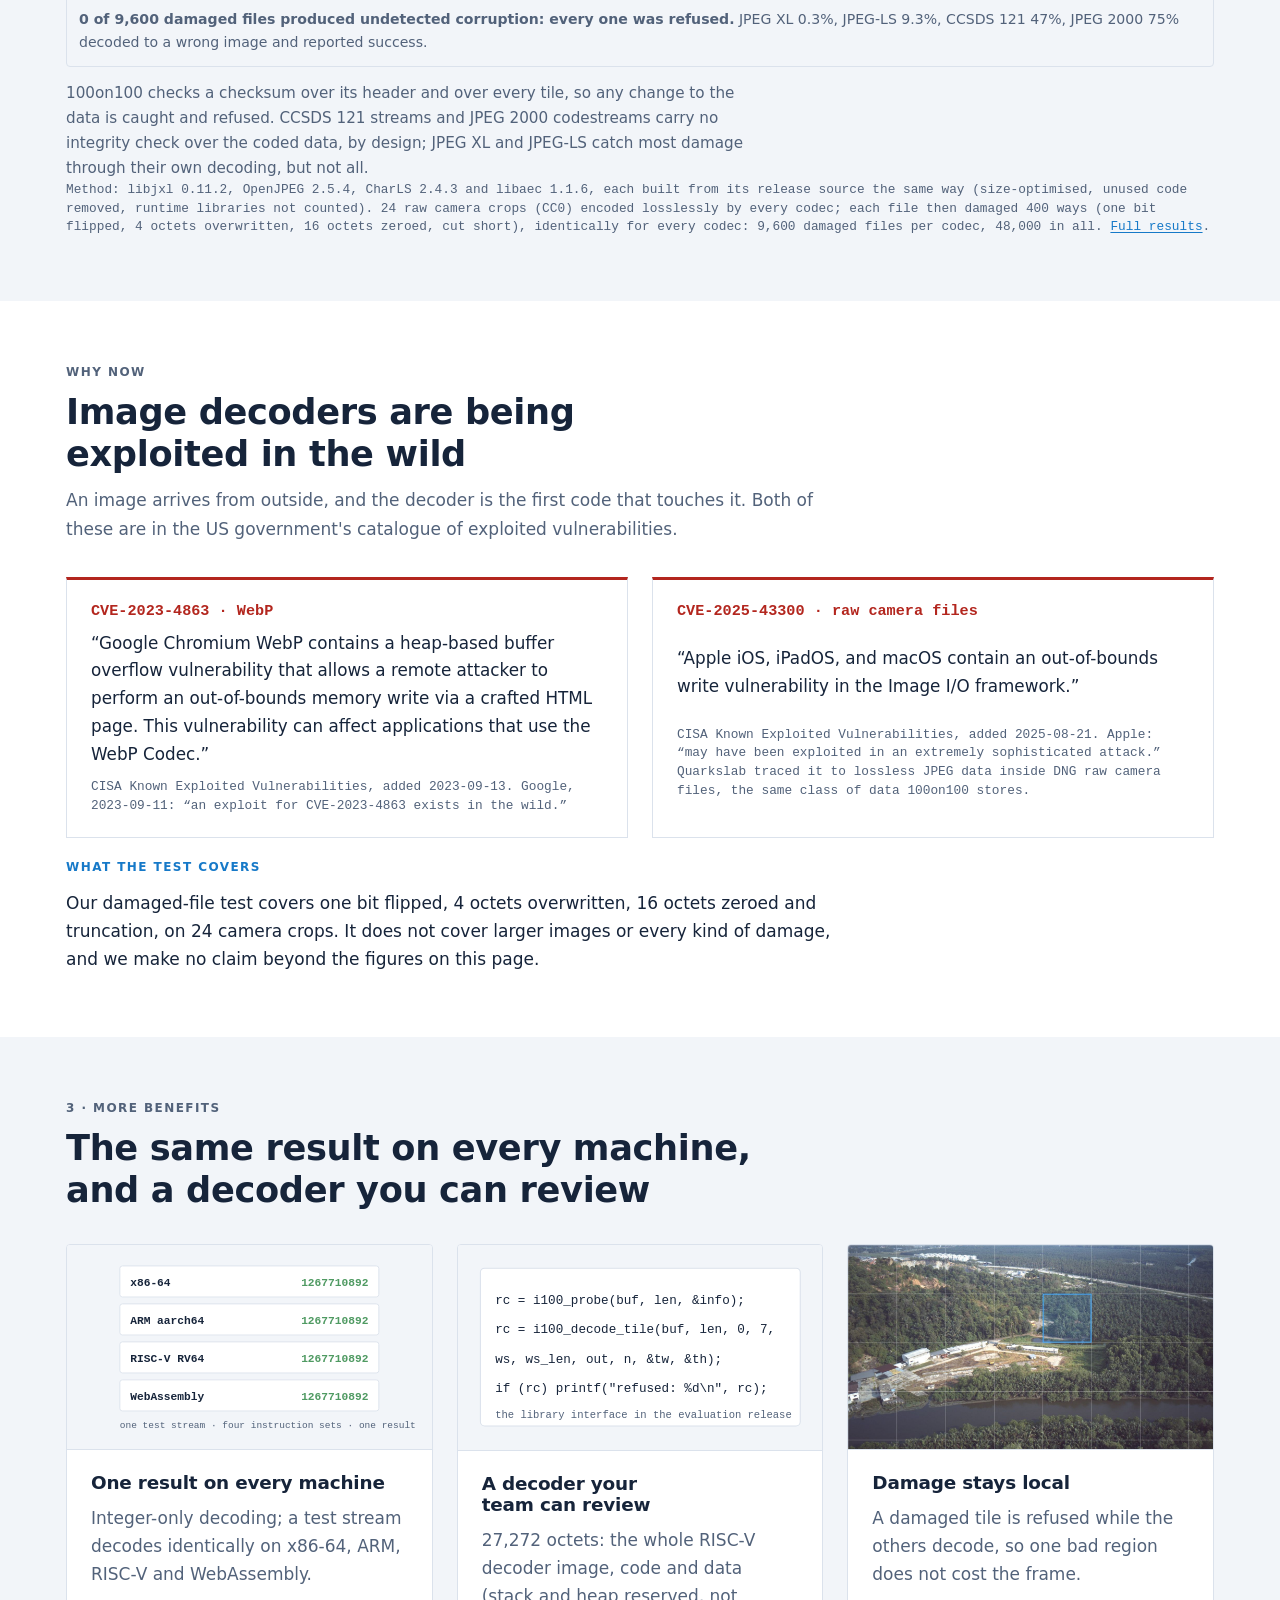
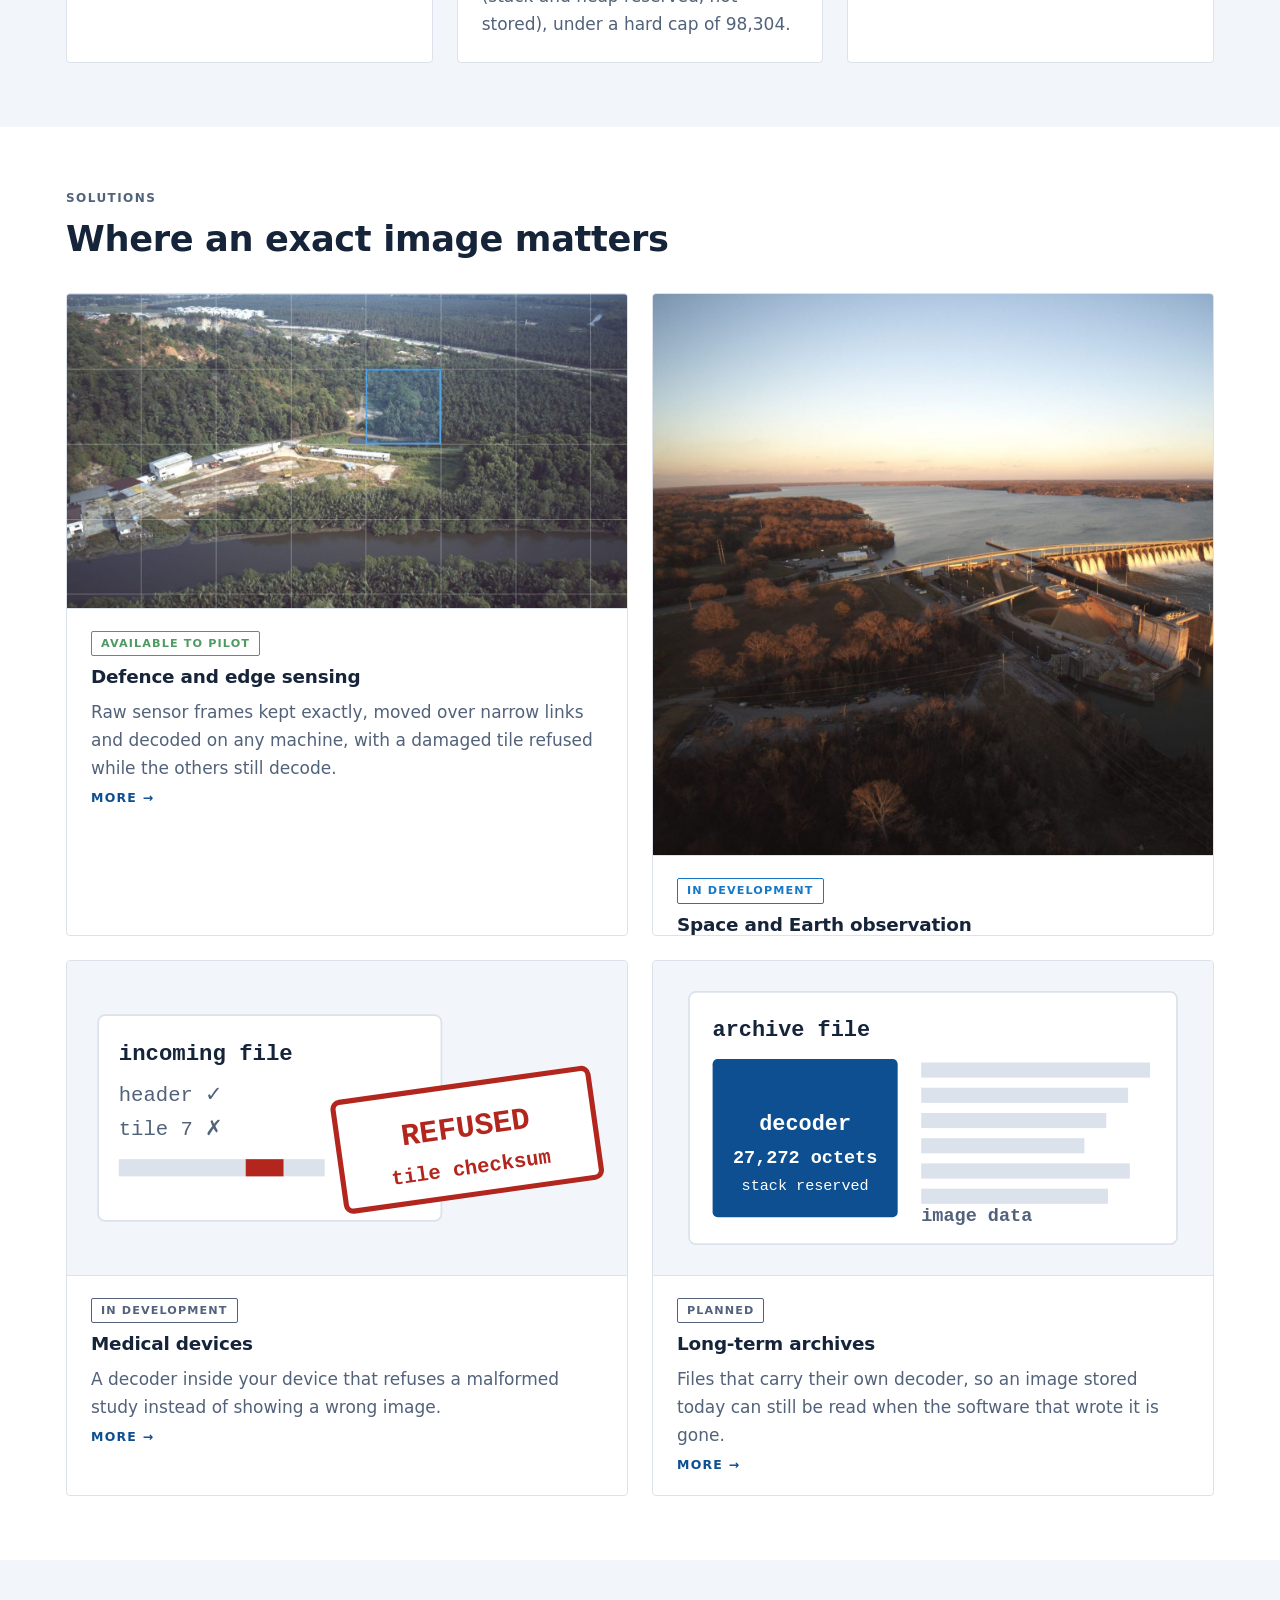
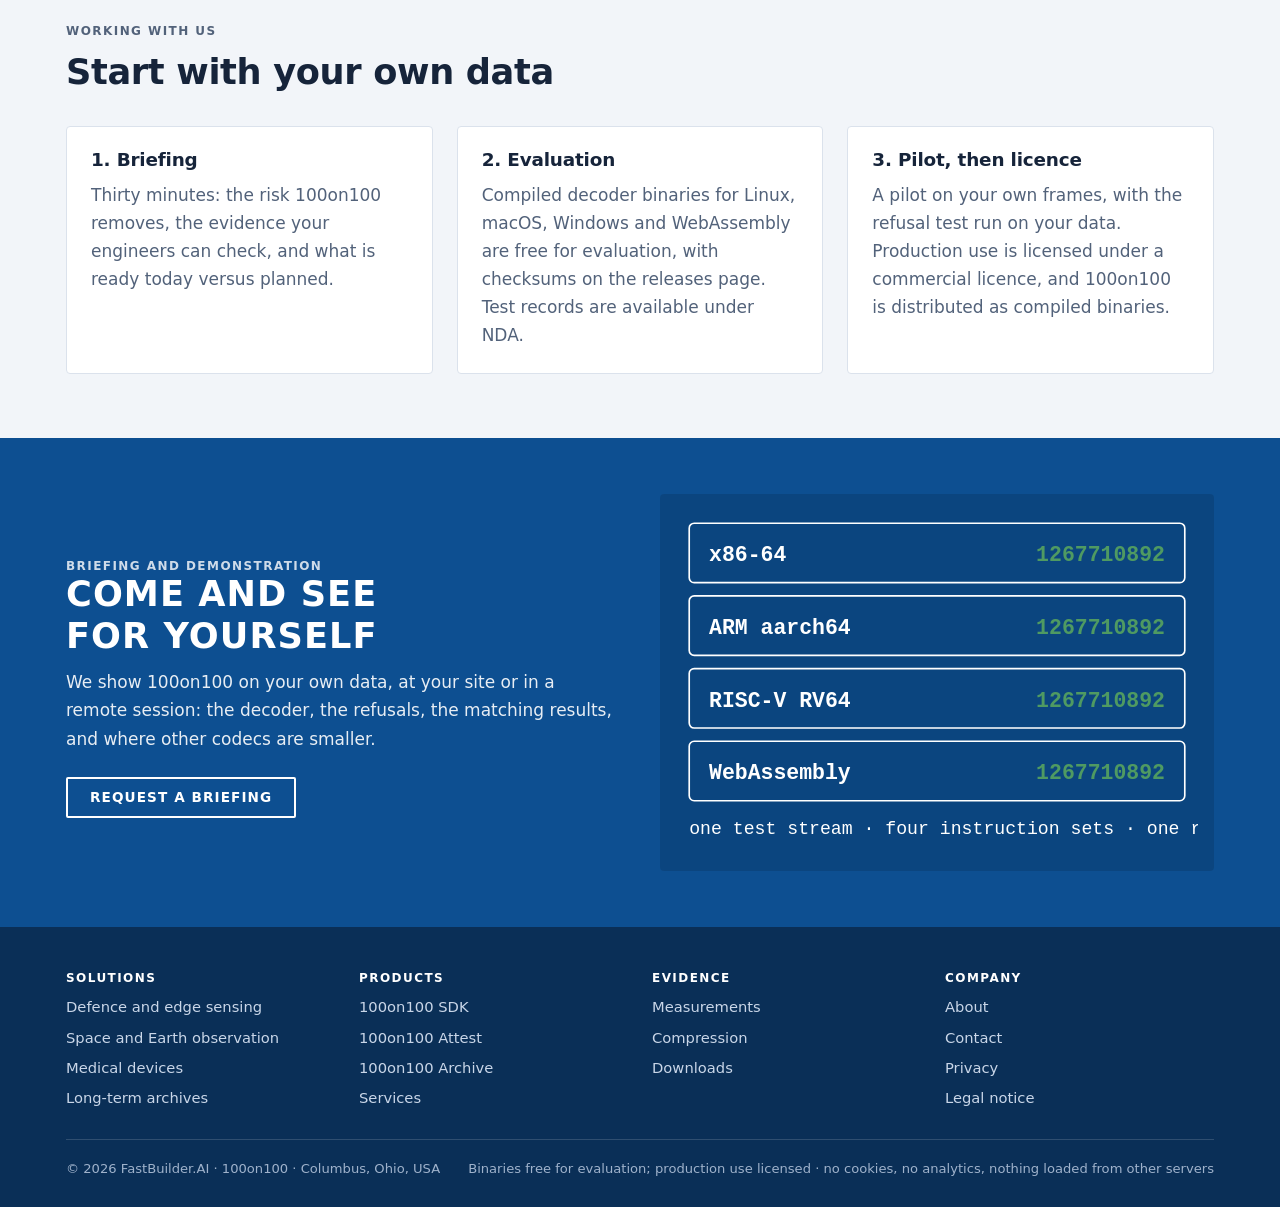
==== commit e68c36e5: "Site footer: © 2026 FastBuilder.AI · 100on100 · Columbus, Ohio, USA (owner; Devanagari name removed " ====
--- a/index.html
+++ b/index.html
@@ -167,7 +167,7 @@
     <div><h4>Evidence</h4><ul><li><a href="evidence.html">Measurements</a></li><li><a href="evidence.html#compression">Compression</a></li><li><a href="downloads.html">Downloads</a></li></ul></div>
     <div><h4>Company</h4><ul><li><a href="company.html">About</a></li><li><a href="company.html#contact">Contact</a></li><li><a href="privacy.html">Privacy</a></li><li><a href="legal.html">Legal notice</a></li></ul></div>
   </div>
-  <div class="base"><span>© 2026 परमतत्व · 100on100 · Columbus, Ohio, USA</span><span>Binaries free for evaluation; production use licensed · no cookies, no analytics, nothing loaded from other servers</span></div>
+  <div class="base"><span>© 2026 FastBuilder.AI · 100on100 · Columbus, Ohio, USA</span><span>Binaries free for evaluation; production use licensed · no cookies, no analytics, nothing loaded from other servers</span></div>
 </div></footer>
 </body>
 </html>
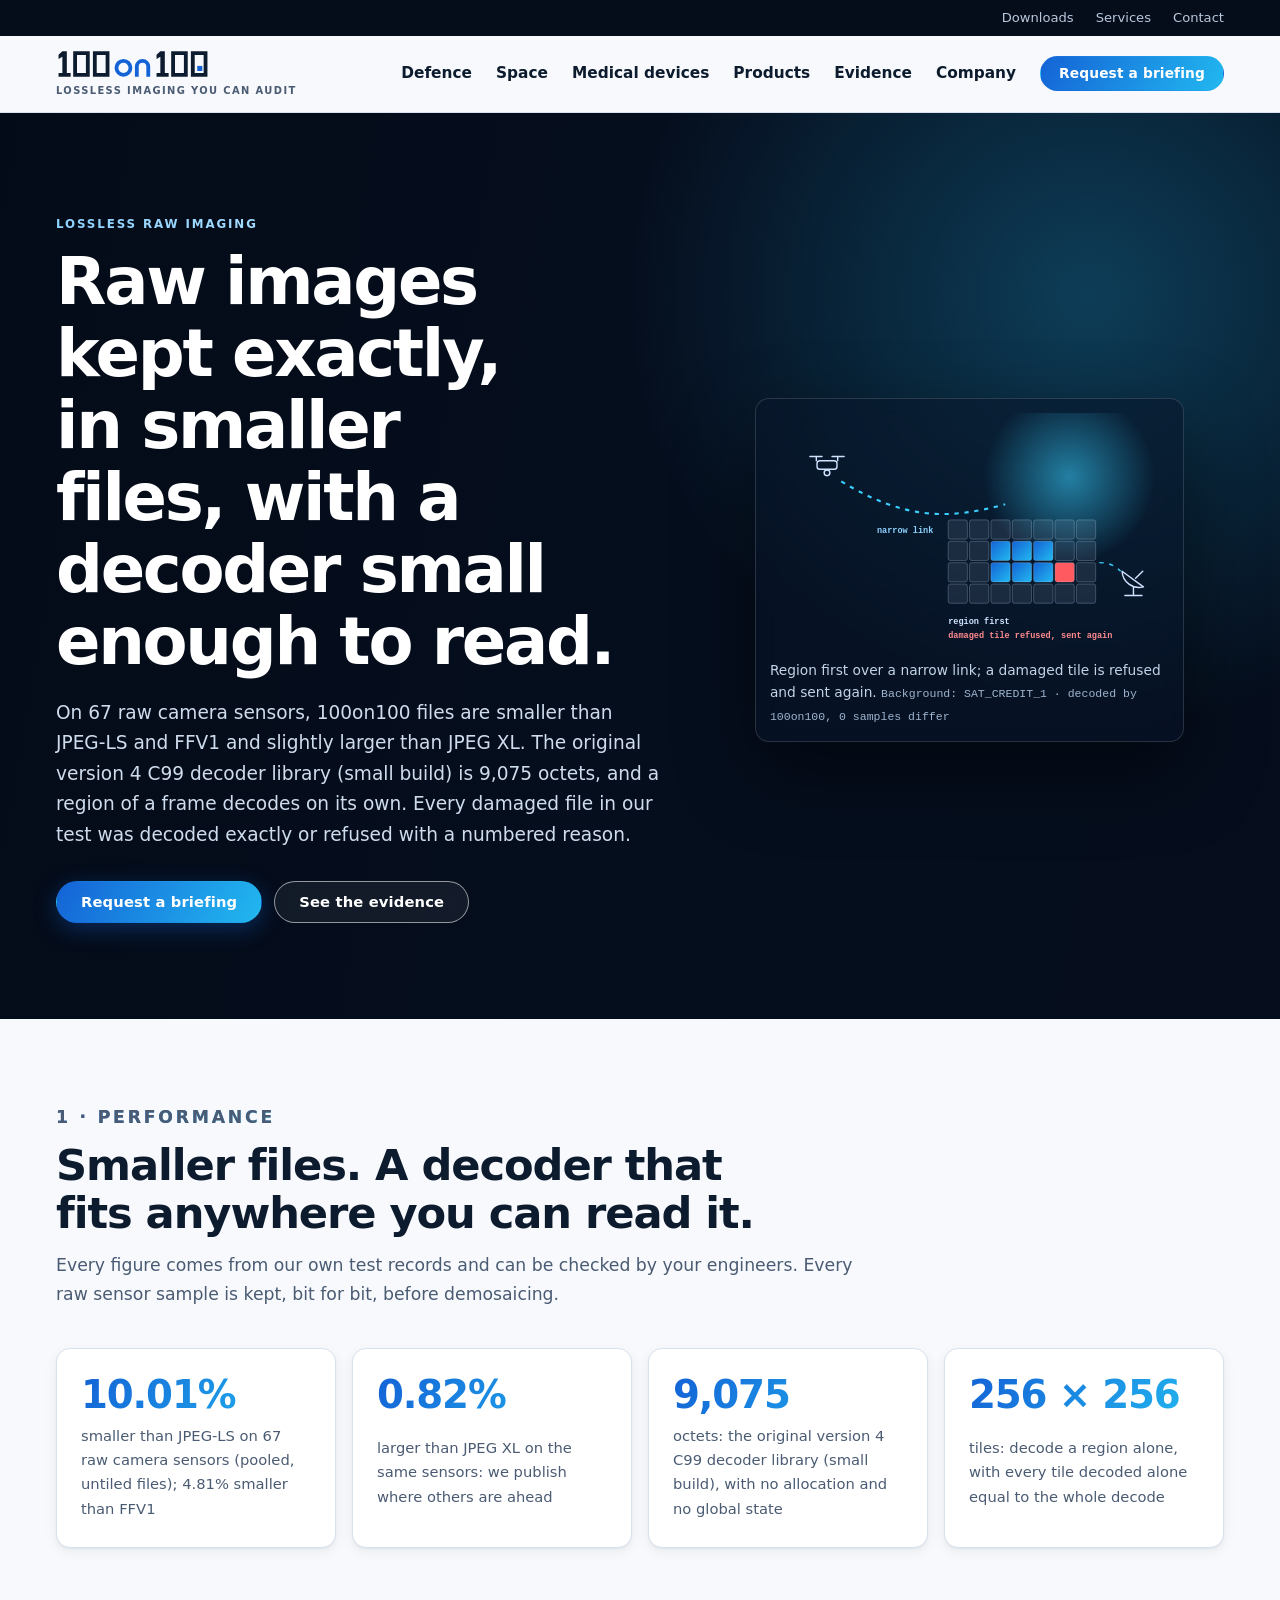
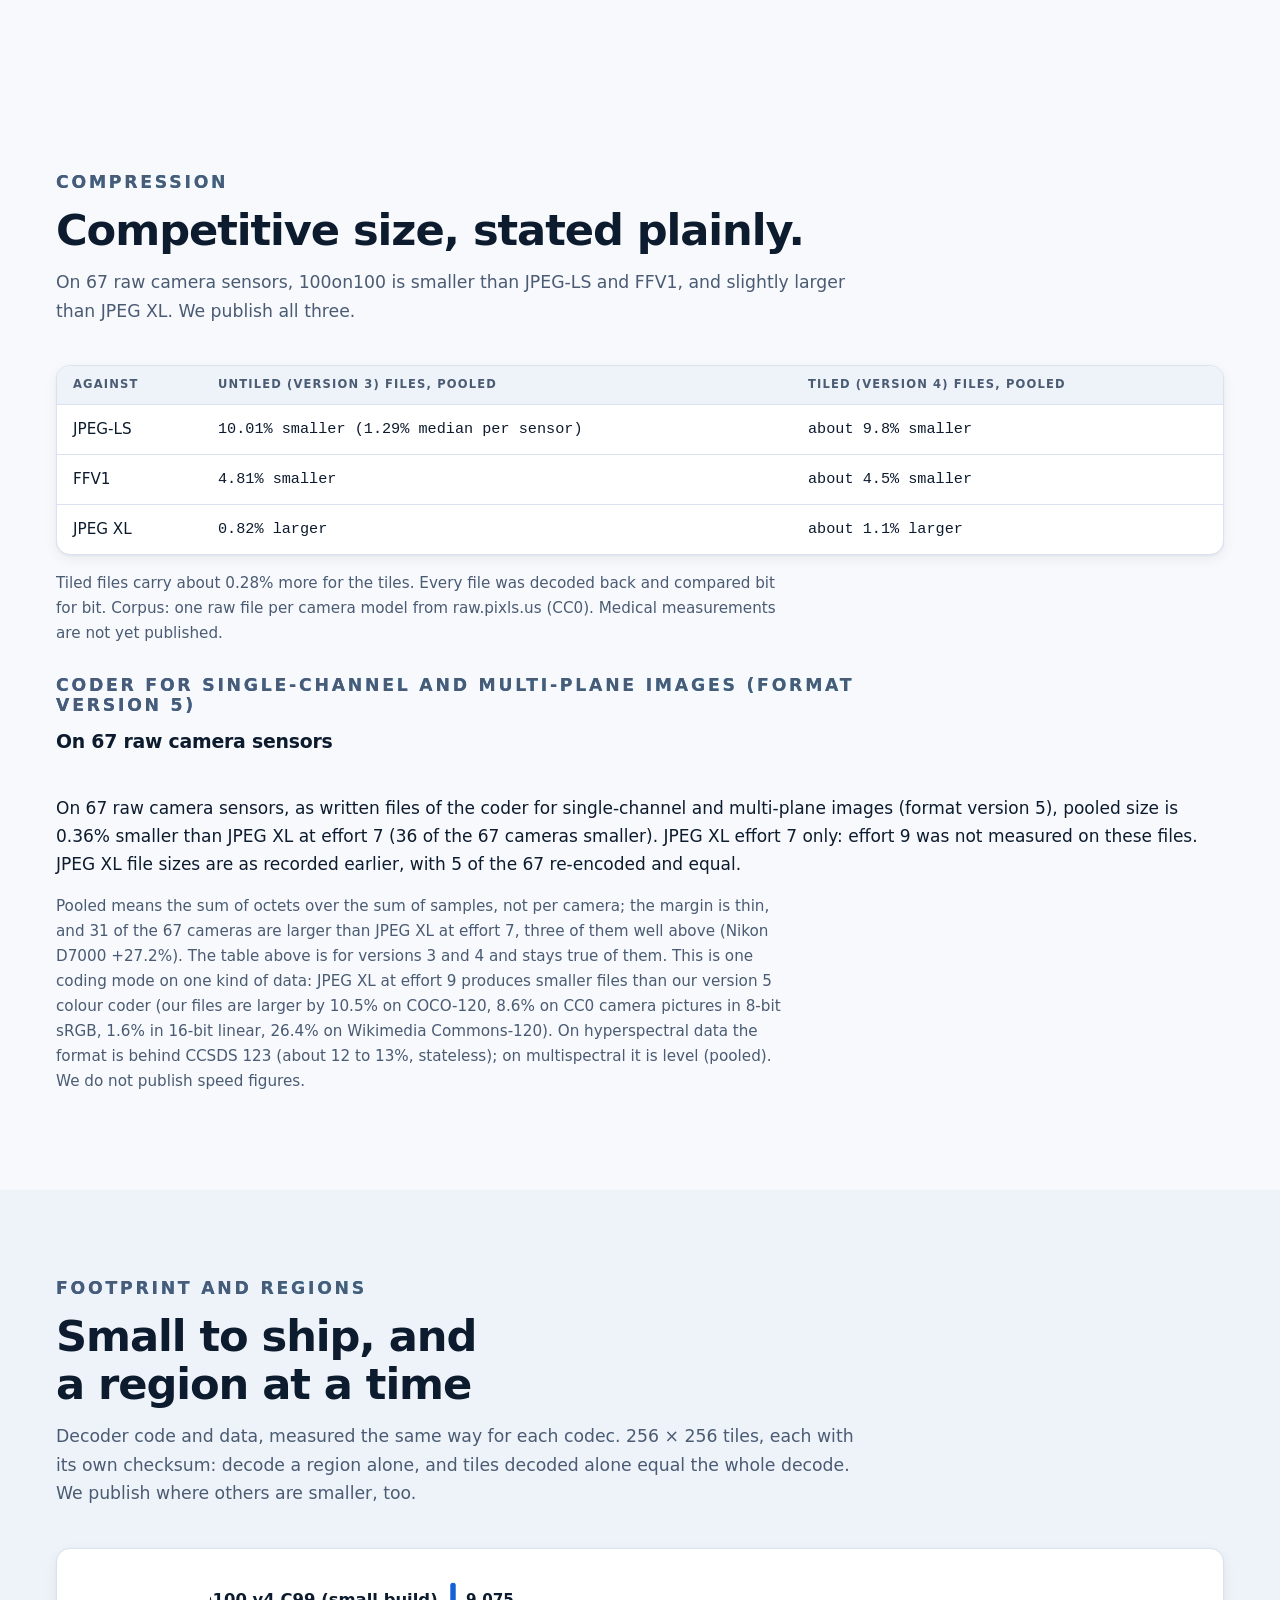
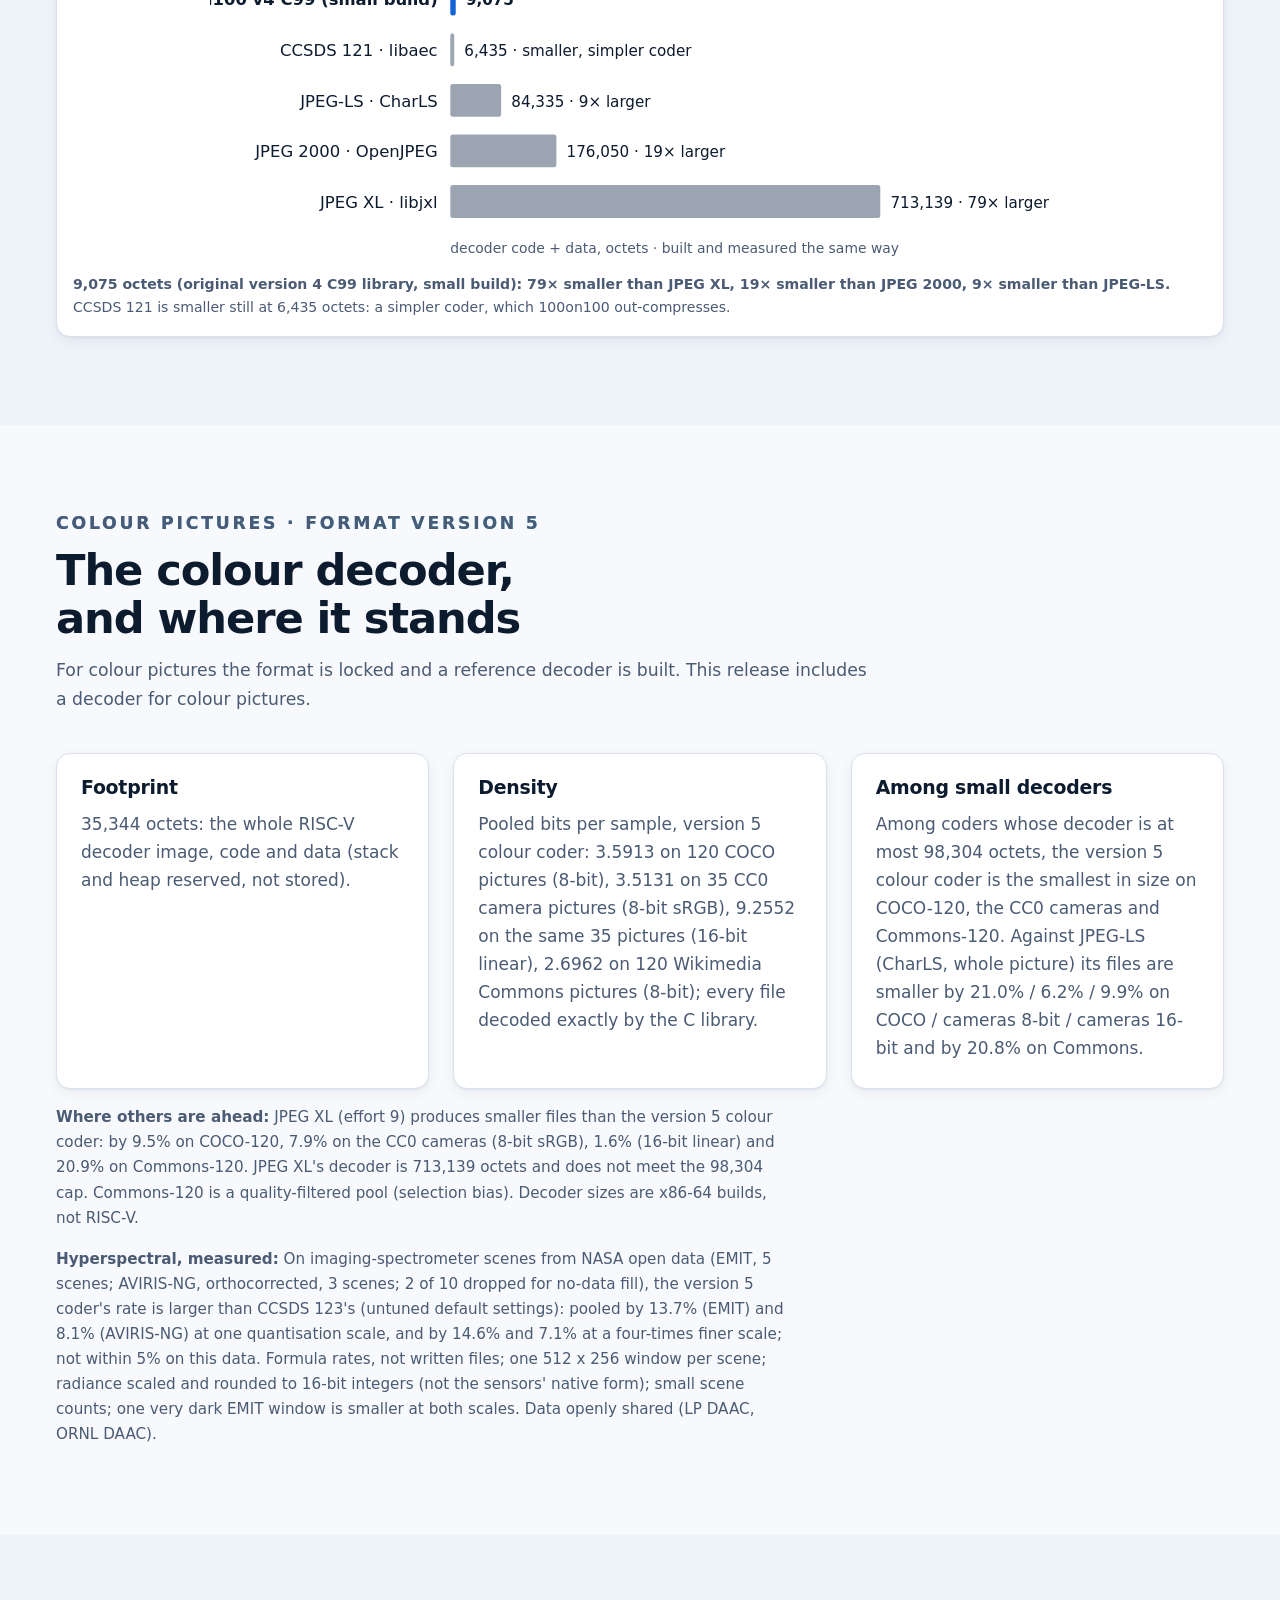
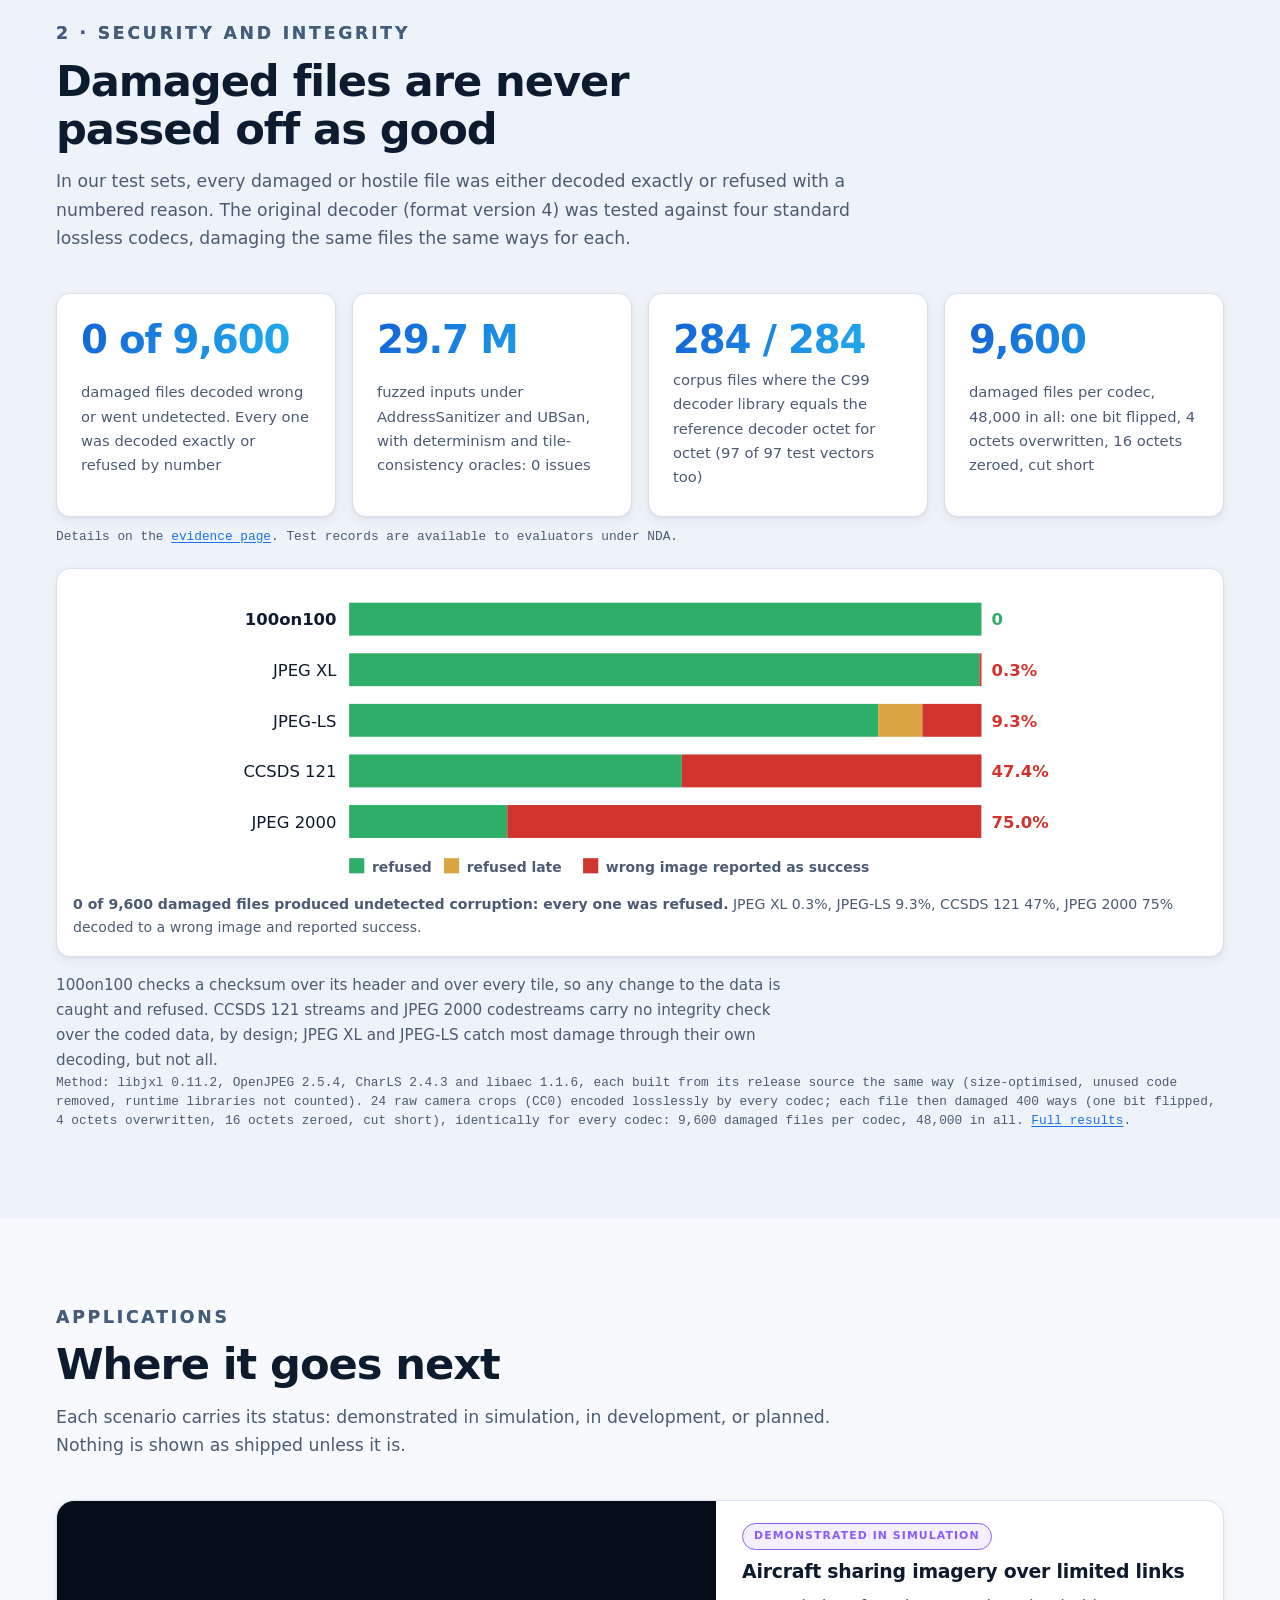
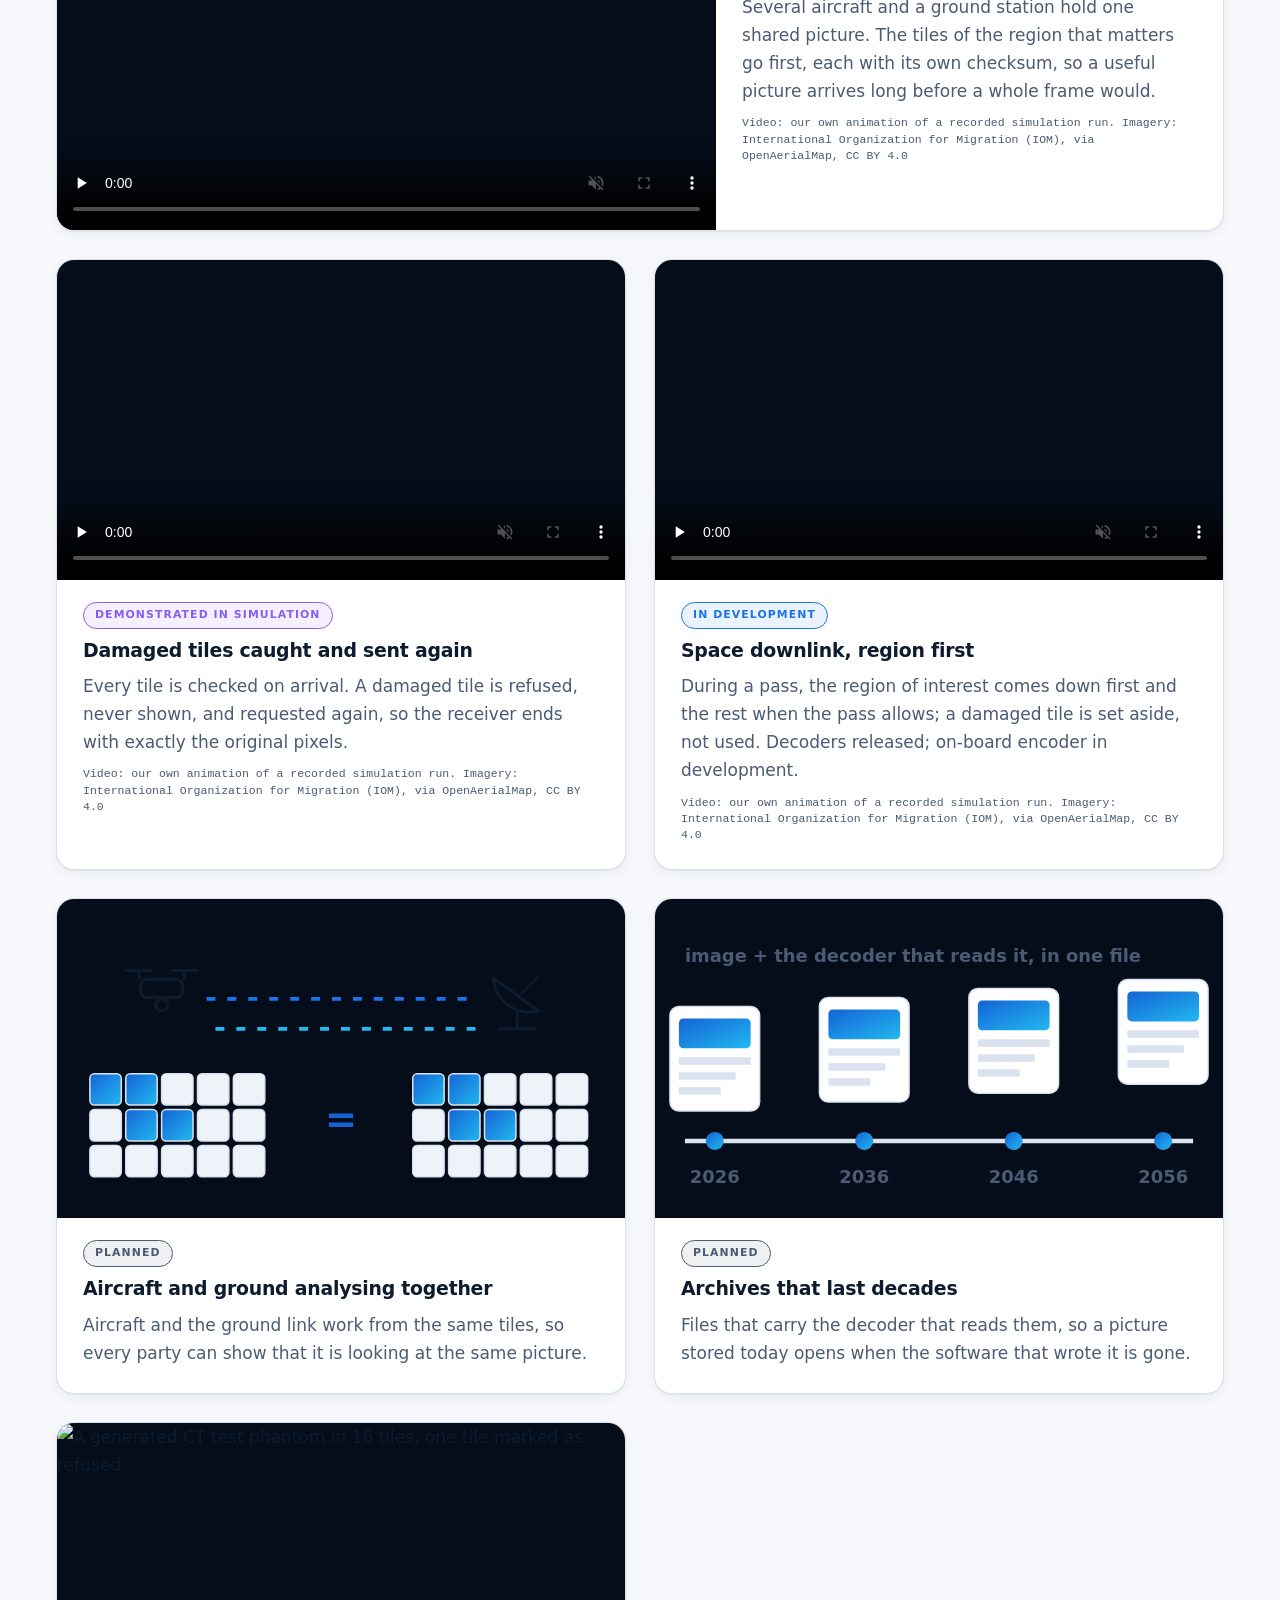
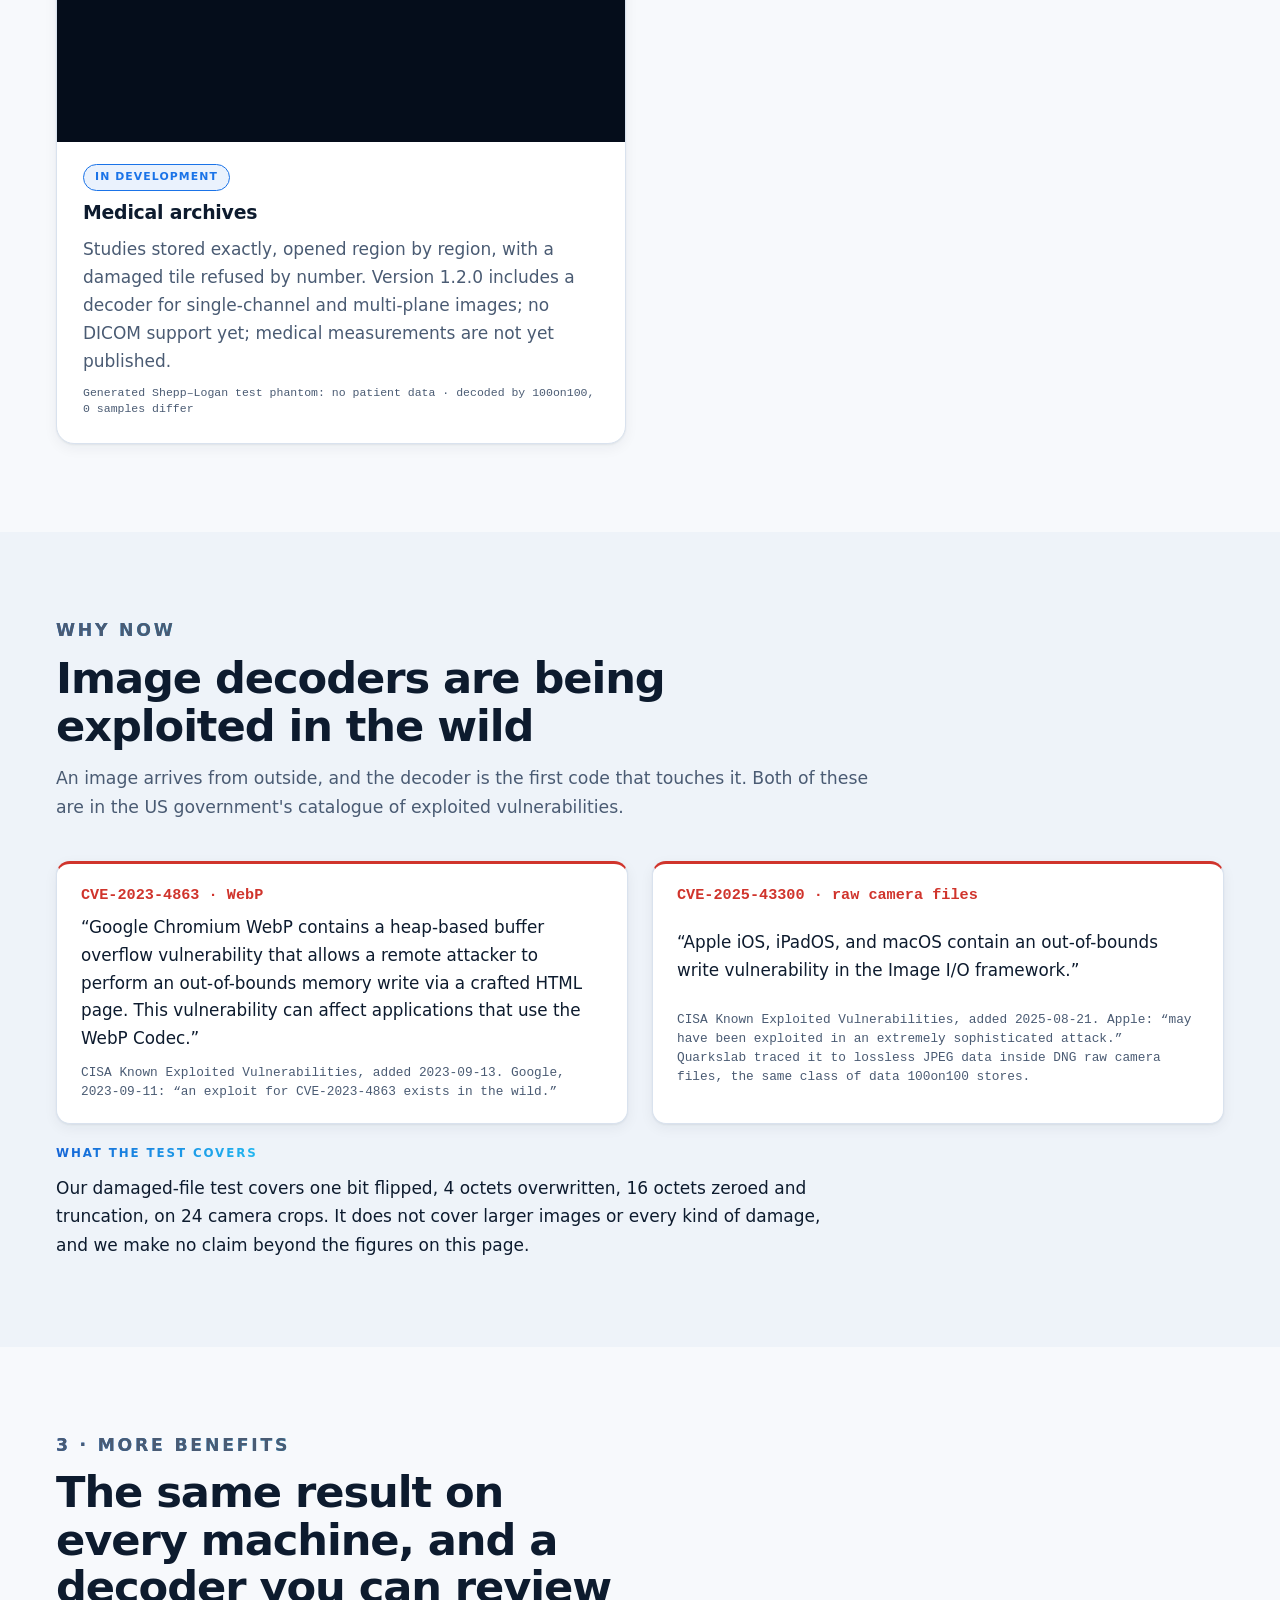
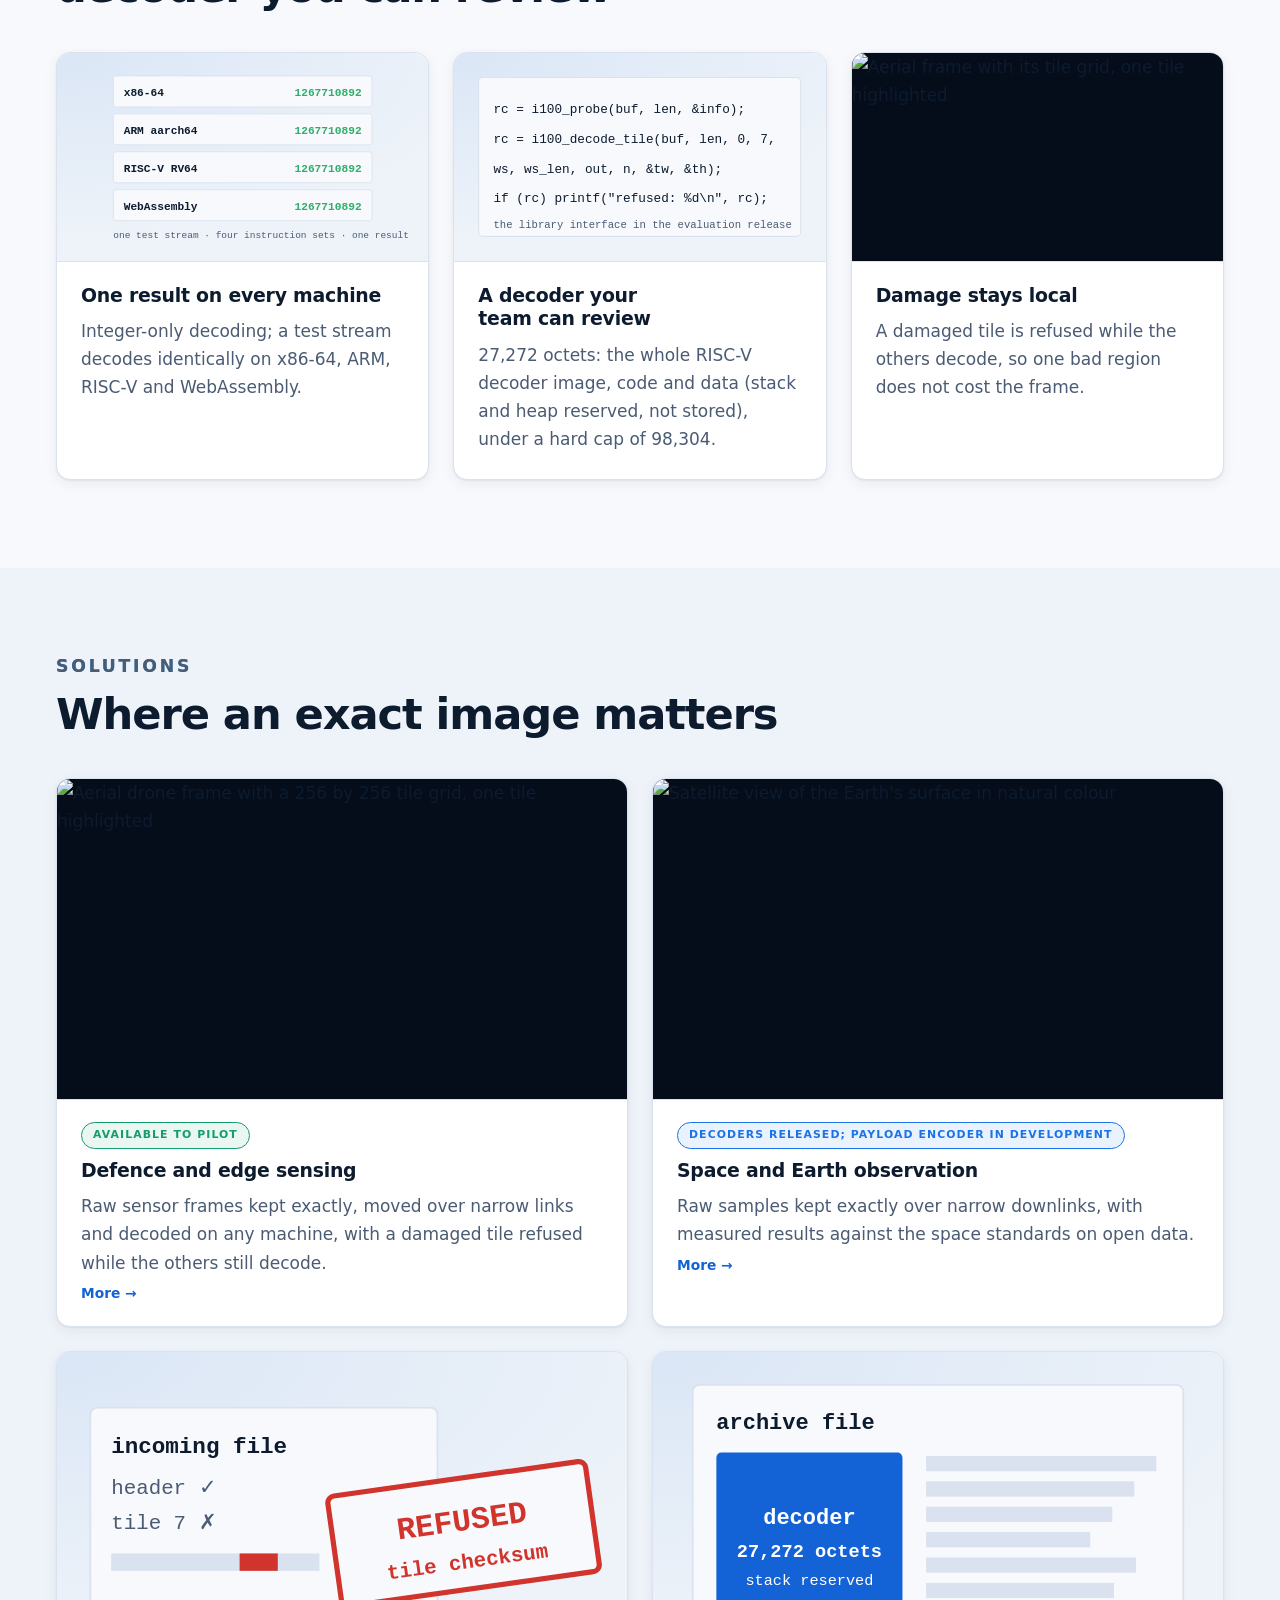
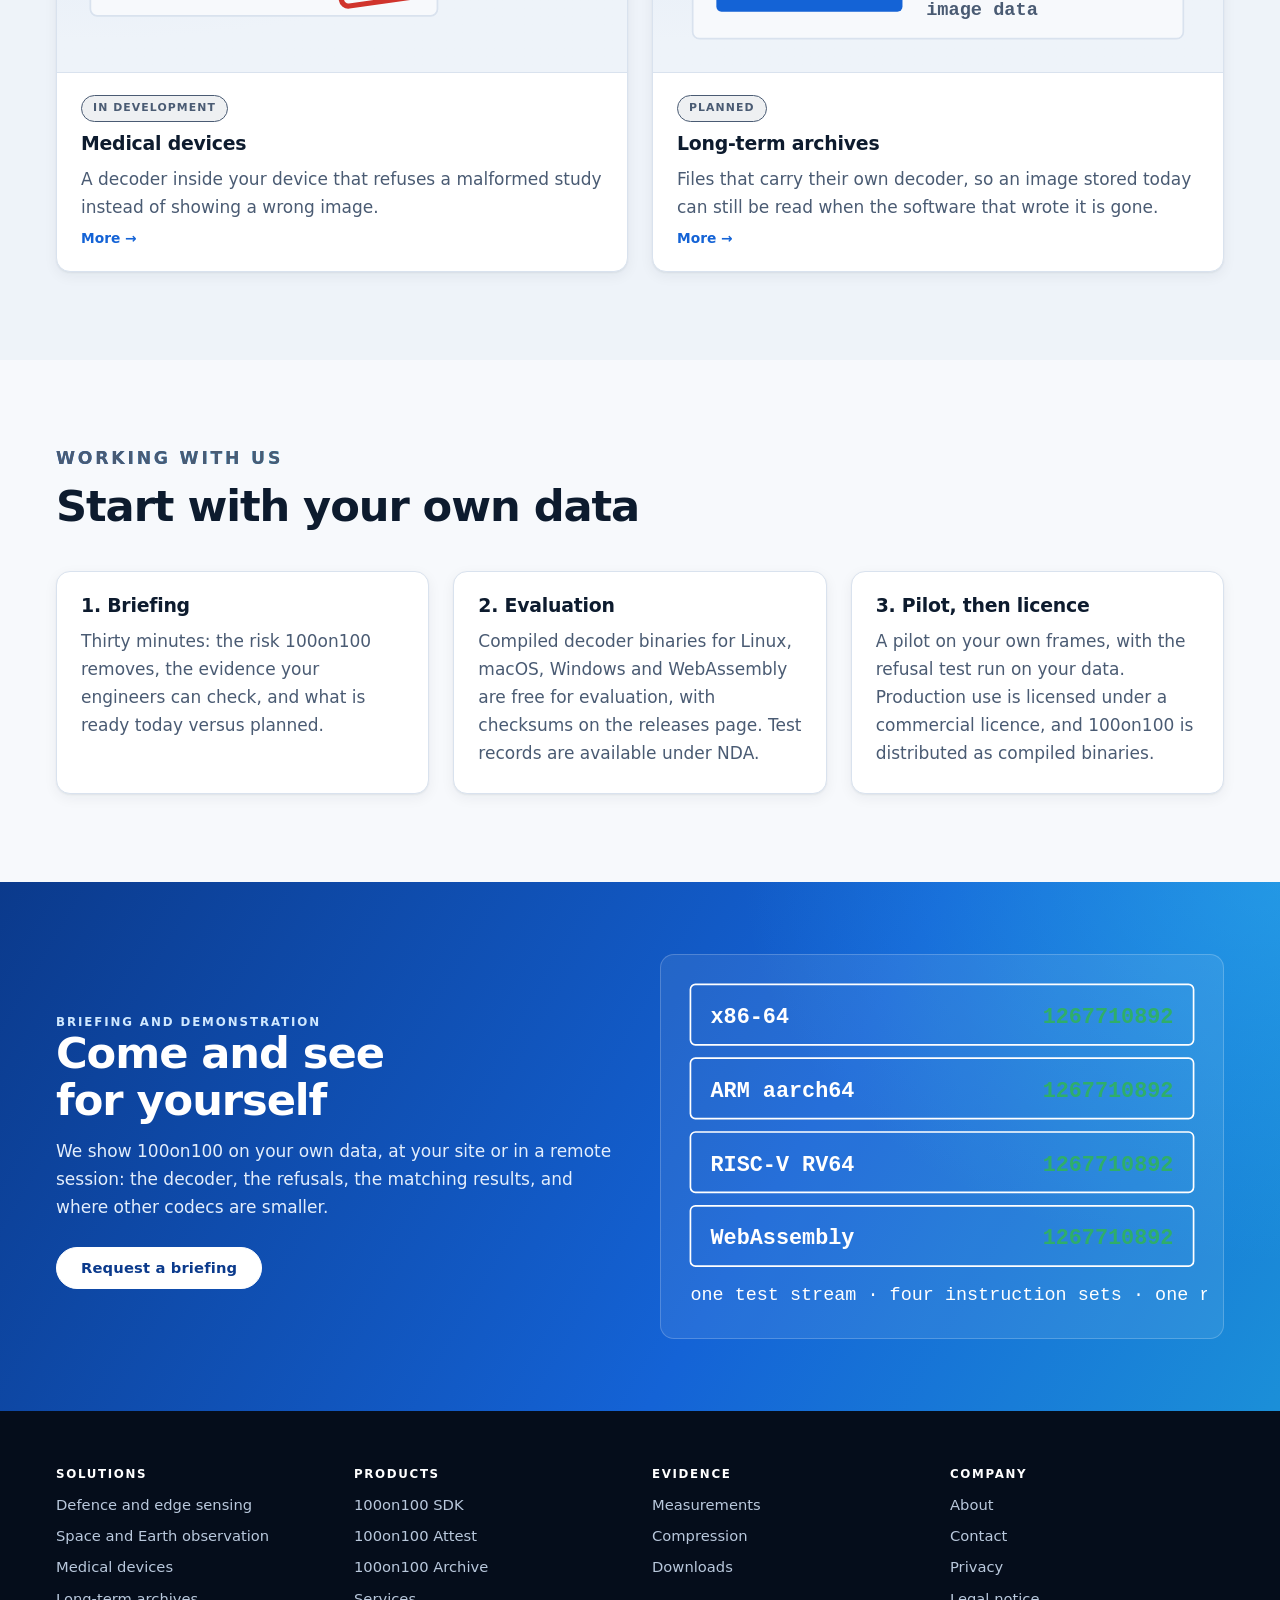
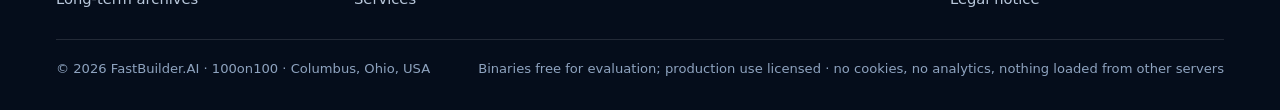
==== commit 1b14de7c: "Site v4 (WIP): new design, hand-made SVG art, applications with status badges, audit fixes; stock ph" ====
--- a/index.html
+++ b/index.html
@@ -11,6 +11,7 @@
 <link rel="apple-touch-icon" href="apple-touch-icon.png">
 </head>
 <body>
+<svg width="0" height="0" style="position:absolute" aria-hidden="true" focusable="false"><defs><linearGradient id="gB" x1="0" y1="0" x2="1" y2="1"><stop offset="0" stop-color="#1463d6"/><stop offset="1" stop-color="#22b8f0"/></linearGradient><radialGradient id="gGlow" cx=".5" cy=".5" r=".5"><stop offset="0" stop-color="#39d0ff" stop-opacity=".55"/><stop offset="1" stop-color="#39d0ff" stop-opacity="0"/></radialGradient></defs></svg>
 <div class="util"><div class="wrap">
   <a href="downloads.html">Downloads</a><a href="services.html">Services</a><a href="company.html#contact">Contact</a>
 </div></div>
@@ -29,14 +30,14 @@
   </header>
 </div></div>
 <main>
-<div class="heroband photo" style="--img:url(img/hero-aerial.jpg)"><div class="wrap">
+<div class="heroband photo" style="--img:url(img/hero-coast.webp)"><div class="wrap">
   <div>
     <p class="label">Lossless raw imaging</p>
     <h1 style="margin-top:14px">Raw images kept exactly, in smaller files, with a decoder small enough to read.</h1>
-    <p class="lead">On 67 raw camera sensors, 100on100 files are smaller than JPEG-LS and FFV1 and slightly larger than JPEG XL. The whole C99 decoder library is 9,075 octets, and a region of a frame decodes on its own. Every damaged file in our test was decoded exactly or refused with a numbered reason.</p>
+    <p class="lead">On 67 raw camera sensors, 100on100 files are smaller than JPEG-LS and FFV1 and slightly larger than JPEG XL. The original version 4 C99 decoder library (small build) is 9,075 octets, and a region of a frame decodes on its own. Every damaged file in our test was decoded exactly or refused with a numbered reason.</p>
     <div class="ctas"><a class="btn primary" href="company.html#contact">Request a briefing</a><a class="btn light" href="evidence.html">See the evidence</a></div>
   </div>
-  <figure class="shot"><img src="img/mosaic-zoom.jpg" alt="Magnified raw sensor samples, each in its red, green or blue filter colour" loading="lazy"><figcaption>What a sensor actually stores: 16 × 24 raw samples, one colour each, magnified. 100on100 keeps every one. <span class="credit">Raw frame: FIMI X8SE drone, raw.pixls.us (CC0)</span></figcaption></figure>
+  <figure class="hero-art"><svg viewBox="0 0 560 330" role="img" aria-label="A drone sends the tiles of its region first over a narrow link to a ground station; a damaged tile is refused and sent again" xmlns="http://www.w3.org/2000/svg" preserveAspectRatio="xMidYMid meet"><circle cx="420" cy="90" r="120" style="fill:url(#gGlow)"/><g class="drift"><path d="M56 61h17M87 61h17M65 61v6M95 61v6" style="fill:none;stroke:#cfe3ff;stroke-width:2;stroke-linecap:round;stroke-linejoin:round"/><rect x="66" y="67" width="28" height="12" rx="4" style="fill:none;stroke:#cfe3ff;stroke-width:2;stroke-linecap:round;stroke-linejoin:round"/><circle cx="80" cy="84" r="4" style="fill:none;stroke:#cfe3ff;stroke-width:2;stroke-linecap:round;stroke-linejoin:round"/></g><path class="flow" d="M100 96C190 150 250 150 330 128" style="fill:none;stroke:#39d0ff;stroke-width:3"/><text x="150" y="168" style="font:700 12px var(--mono);fill:#8fd3ff" text-anchor="start">narrow link</text><path d="M494 222a24 24 0 0 0 30 22z" style="fill:none;stroke:#cfe3ff;stroke-width:2;stroke-linecap:round;stroke-linejoin:round"/><path d="M513 232l10 -10M510 244v12M498 256h24" style="fill:none;stroke:#cfe3ff;stroke-width:2;stroke-linecap:round;stroke-linejoin:round"/><rect x="250" y="150" width="27" height="27" rx="3" style="fill:rgba(207,227,255,.10);stroke:rgba(207,227,255,.35);stroke-width:1"/><rect x="280" y="150" width="27" height="27" rx="3" style="fill:rgba(207,227,255,.10);stroke:rgba(207,227,255,.35);stroke-width:1"/><rect x="310" y="150" width="27" height="27" rx="3" style="fill:rgba(207,227,255,.10);stroke:rgba(207,227,255,.35);stroke-width:1"/><rect x="340" y="150" width="27" height="27" rx="3" style="fill:rgba(207,227,255,.10);stroke:rgba(207,227,255,.35);stroke-width:1"/><rect x="370" y="150" width="27" height="27" rx="3" style="fill:rgba(207,227,255,.10);stroke:rgba(207,227,255,.35);stroke-width:1"/><rect x="400" y="150" width="27" height="27" rx="3" style="fill:rgba(207,227,255,.10);stroke:rgba(207,227,255,.35);stroke-width:1"/><rect x="430" y="150" width="27" height="27" rx="3" style="fill:rgba(207,227,255,.10);stroke:rgba(207,227,255,.35);stroke-width:1"/><rect x="250" y="180" width="27" height="27" rx="3" style="fill:rgba(207,227,255,.10);stroke:rgba(207,227,255,.35);stroke-width:1"/><rect x="280" y="180" width="27" height="27" rx="3" style="fill:rgba(207,227,255,.10);stroke:rgba(207,227,255,.35);stroke-width:1"/><rect x="310" y="180" width="27" height="27" rx="3" style="fill:url(#gB);stroke:rgba(207,227,255,.35);stroke-width:1"/><rect x="340" y="180" width="27" height="27" rx="3" style="fill:url(#gB);stroke:rgba(207,227,255,.35);stroke-width:1"/><rect x="370" y="180" width="27" height="27" rx="3" style="fill:url(#gB);stroke:rgba(207,227,255,.35);stroke-width:1"/><rect x="400" y="180" width="27" height="27" rx="3" style="fill:rgba(207,227,255,.10);stroke:rgba(207,227,255,.35);stroke-width:1"/><rect x="430" y="180" width="27" height="27" rx="3" style="fill:rgba(207,227,255,.10);stroke:rgba(207,227,255,.35);stroke-width:1"/><rect x="250" y="210" width="27" height="27" rx="3" style="fill:rgba(207,227,255,.10);stroke:rgba(207,227,255,.35);stroke-width:1"/><rect x="280" y="210" width="27" height="27" rx="3" style="fill:rgba(207,227,255,.10);stroke:rgba(207,227,255,.35);stroke-width:1"/><rect x="310" y="210" width="27" height="27" rx="3" style="fill:url(#gB);stroke:rgba(207,227,255,.35);stroke-width:1"/><rect x="340" y="210" width="27" height="27" rx="3" style="fill:url(#gB);stroke:rgba(207,227,255,.35);stroke-width:1"/><rect x="370" y="210" width="27" height="27" rx="3" style="fill:url(#gB);stroke:rgba(207,227,255,.35);stroke-width:1"/><rect class="tile-hi" x="400" y="210" width="27" height="27" rx="3" style="fill:#ff5a5f;stroke:rgba(207,227,255,.35);stroke-width:1"/><rect x="430" y="210" width="27" height="27" rx="3" style="fill:rgba(207,227,255,.10);stroke:rgba(207,227,255,.35);stroke-width:1"/><rect x="250" y="240" width="27" height="27" rx="3" style="fill:rgba(207,227,255,.10);stroke:rgba(207,227,255,.35);stroke-width:1"/><rect x="280" y="240" width="27" height="27" rx="3" style="fill:rgba(207,227,255,.10);stroke:rgba(207,227,255,.35);stroke-width:1"/><rect x="310" y="240" width="27" height="27" rx="3" style="fill:rgba(207,227,255,.10);stroke:rgba(207,227,255,.35);stroke-width:1"/><rect x="340" y="240" width="27" height="27" rx="3" style="fill:rgba(207,227,255,.10);stroke:rgba(207,227,255,.35);stroke-width:1"/><rect x="370" y="240" width="27" height="27" rx="3" style="fill:rgba(207,227,255,.10);stroke:rgba(207,227,255,.35);stroke-width:1"/><rect x="400" y="240" width="27" height="27" rx="3" style="fill:rgba(207,227,255,.10);stroke:rgba(207,227,255,.35);stroke-width:1"/><rect x="430" y="240" width="27" height="27" rx="3" style="fill:rgba(207,227,255,.10);stroke:rgba(207,227,255,.35);stroke-width:1"/><path class="flow" d="M462 210C478 210 486 216 492 222" style="fill:none;stroke:#39d0ff;stroke-width:2"/><text x="250" y="296" style="font:700 12px var(--mono);fill:#cfe3ff" text-anchor="start">region first</text><text x="250" y="316" style="font:600 12px var(--mono);fill:#ff8a8e" text-anchor="start">damaged tile refused, sent again</text></svg><figcaption>Region first over a narrow link; a damaged tile is refused and sent again. <span class="credit">Background: SAT_CREDIT_1 · decoded by 100on100, 0 samples differ</span></figcaption></figure>
 </div></div>
 
 <section aria-labelledby="perf-h"><div class="wrap">
@@ -44,7 +45,7 @@
   <div class="strip">
   <div><span class="fig num">10.01%</span><p>smaller than JPEG-LS on 67 raw camera sensors (pooled, untiled files); 4.81% smaller than FFV1</p></div>
   <div><span class="fig num">0.82%</span><p>larger than JPEG XL on the same sensors: we publish where others are ahead</p></div>
-  <div><span class="fig num">9,075</span><p>octets: the whole C99 decoder library, with no allocation and no global state</p></div>
+  <div><span class="fig num">9,075</span><p>octets: the original version 4 C99 decoder library (small build), with no allocation and no global state</p></div>
   <div><span class="fig num">256 × 256</span><p>tiles: decode a region alone, with every tile decoded alone equal to the whole decode</p></div>
 </div>
 </div></section>
@@ -65,7 +66,7 @@
       </tbody>
     </table>
   </div>
-  <p class="note">Tiled files carry about 0.28% more for the tiles. Every file was decoded back and compared bit for bit. Corpus: one raw file per camera model from raw.pixls.us (CC0). Medical-image results will be published after review.</p>
+  <p class="note">Tiled files carry about 0.28% more for the tiles. Every file was decoded back and compared bit for bit. Corpus: one raw file per camera model from raw.pixls.us (CC0). Medical measurements are not yet published.</p>
 
   <div class="head" style="margin-top:28px"><p class="label">Coder for single-channel and multi-plane images (format version 5)</p><h3>On 67 raw camera sensors</h3></div>
   <p>On 67 raw camera sensors, as written files of the coder for single-channel and multi-plane images (format version 5), pooled size is 0.36% smaller than JPEG XL at effort 7 (36 of the 67 cameras smaller). JPEG XL effort 7 only: effort 9 was not measured on these files. JPEG XL file sizes are as recorded earlier, with 5 of the 67 re-encoded and equal.</p>
@@ -75,18 +76,19 @@
 <section class="alt" aria-labelledby="foot-h"><div class="wrap">
   <div class="head"><p class="label">Footprint and regions</p><h2 id="foot-h">Small to ship, and a region at a time</h2>
     <p>Decoder code and data, measured the same way for each codec. 256 × 256 tiles, each with its own checksum: decode a region alone, and tiles decoded alone equal the whole decode. We publish where others are smaller, too.</p></div>
-  <figure class="ops"><svg viewBox="0 0 680 236" role="img" aria-label="Decoder sizes: 100on100 9,075 octets; libaec 6,435; CharLS 84,335; OpenJPEG 176,050; libjxl 713,139" xmlns="http://www.w3.org/2000/svg" preserveAspectRatio="xMidYMid meet"><text x="180" y="32" style="font:700 13px var(--sans);fill:var(--ink)" text-anchor="end">100on100 (C99)</text><rect x="190" y="14" width="4.3" height="26" rx="2" style="fill:var(--brand);opacity:1"/><text x="202.32664599748435" y="32" style="font:700 12px var(--sans);fill:var(--ink)" text-anchor="start">9,075</text><text x="180" y="72" style="font:500 13px var(--sans);fill:var(--ink)" text-anchor="end">CCSDS 121 · libaec</text><rect x="190" y="54" width="3.1" height="26" rx="2" style="fill:var(--ink-soft);opacity:0.55"/><text x="201.06798534367073" y="72" style="font:500 12px var(--sans);fill:var(--ink)" text-anchor="start">6,435  ·  smaller, simpler coder</text><text x="180" y="112" style="font:500 13px var(--sans);fill:var(--ink)" text-anchor="end">JPEG-LS · CharLS</text><rect x="190" y="94" width="40.2" height="26" rx="2" style="fill:var(--ink-soft);opacity:0.55"/><text x="238.2080099391563" y="112" style="font:500 12px var(--sans);fill:var(--ink)" text-anchor="start">84,335  ·  9× larger</text><text x="180" y="152" style="font:500 13px var(--sans);fill:var(--ink)" text-anchor="end">JPEG 2000 · OpenJPEG</text><rect x="190" y="134" width="83.9" height="26" rx="2" style="fill:var(--ink-soft);opacity:0.55"/><text x="281.93454852420075" y="152" style="font:500 12px var(--sans);fill:var(--ink)" text-anchor="start">176,050  ·  19× larger</text><text x="180" y="192" style="font:500 13px var(--sans);fill:var(--ink)" text-anchor="end">JPEG XL · libjxl</text><rect x="190" y="174" width="340.0" height="26" rx="2" style="fill:var(--ink-soft);opacity:0.55"/><text x="538.0" y="192" style="font:500 12px var(--sans);fill:var(--ink)" text-anchor="start">713,139  ·  79× larger</text><text x="190" y="228" style="font:500 11px var(--sans);fill:var(--ink-soft)" text-anchor="start">decoder code + data, octets · built and measured the same way</text></svg><figcaption><strong>9,075 octets: 79× smaller than JPEG XL, 19× smaller than JPEG 2000, 9× smaller than JPEG-LS.</strong> CCSDS 121 is smaller still at 6,435 octets: a simpler coder, which 100on100 out-compresses.</figcaption></figure>
+  <figure class="ops"><svg viewBox="0 0 680 236" role="img" aria-label="Decoder sizes: 100on100 9,075 octets; libaec 6,435; CharLS 84,335; OpenJPEG 176,050; libjxl 713,139" xmlns="http://www.w3.org/2000/svg" preserveAspectRatio="xMidYMid meet"><text x="180" y="32" style="font:700 13px var(--sans);fill:var(--ink)" text-anchor="end">100on100 v4 C99 (small build)</text><rect x="190" y="14" width="4.3" height="26" rx="2" style="fill:var(--brand);opacity:1"/><text x="202.32664599748435" y="32" style="font:700 12px var(--sans);fill:var(--ink)" text-anchor="start">9,075</text><text x="180" y="72" style="font:500 13px var(--sans);fill:var(--ink)" text-anchor="end">CCSDS 121 · libaec</text><rect x="190" y="54" width="3.1" height="26" rx="2" style="fill:var(--ink-soft);opacity:0.55"/><text x="201.06798534367073" y="72" style="font:500 12px var(--sans);fill:var(--ink)" text-anchor="start">6,435  ·  smaller, simpler coder</text><text x="180" y="112" style="font:500 13px var(--sans);fill:var(--ink)" text-anchor="end">JPEG-LS · CharLS</text><rect x="190" y="94" width="40.2" height="26" rx="2" style="fill:var(--ink-soft);opacity:0.55"/><text x="238.2080099391563" y="112" style="font:500 12px var(--sans);fill:var(--ink)" text-anchor="start">84,335  ·  9× larger</text><text x="180" y="152" style="font:500 13px var(--sans);fill:var(--ink)" text-anchor="end">JPEG 2000 · OpenJPEG</text><rect x="190" y="134" width="83.9" height="26" rx="2" style="fill:var(--ink-soft);opacity:0.55"/><text x="281.93454852420075" y="152" style="font:500 12px var(--sans);fill:var(--ink)" text-anchor="start">176,050  ·  19× larger</text><text x="180" y="192" style="font:500 13px var(--sans);fill:var(--ink)" text-anchor="end">JPEG XL · libjxl</text><rect x="190" y="174" width="340.0" height="26" rx="2" style="fill:var(--ink-soft);opacity:0.55"/><text x="538.0" y="192" style="font:500 12px var(--sans);fill:var(--ink)" text-anchor="start">713,139  ·  79× larger</text><text x="190" y="228" style="font:500 11px var(--sans);fill:var(--ink-soft)" text-anchor="start">decoder code + data, octets · built and measured the same way</text></svg><figcaption><strong>9,075 octets (original version 4 C99 library, small build): 79× smaller than JPEG XL, 19× smaller than JPEG 2000, 9× smaller than JPEG-LS.</strong> CCSDS 121 is smaller still at 6,435 octets: a simpler coder, which 100on100 out-compresses.</figcaption></figure>
 </div></section>
 
 <section aria-labelledby="v5-h"><div class="wrap">
   <div class="head"><p class="label">Colour pictures · format version 5</p><h2 id="v5-h">The colour decoder, and where it stands</h2>
     <p>For colour pictures the format is locked and a reference decoder is built. This release includes a decoder for colour pictures.</p></div>
   <div class="cards">
-    <div class="card"><div class="body"><h3>Footprint</h3><p>35,344 octets: the whole RISC-V decoder image, code and data (stack and heap reserved, not stored). The C99 library is 8,167 octets of code and data (x86-64, built -Os with function sections, linked with --gc-sections, minus a no-codec baseline).</p></div></div>
+    <div class="card"><div class="body"><h3>Footprint</h3><p>35,344 octets: the whole RISC-V decoder image, code and data (stack and heap reserved, not stored).</p></div></div>
     <div class="card"><div class="body"><h3>Density</h3><p>Pooled bits per sample, version 5 colour coder: 3.5913 on 120 COCO pictures (8-bit), 3.5131 on 35 CC0 camera pictures (8-bit sRGB), 9.2552 on the same 35 pictures (16-bit linear), 2.6962 on 120 Wikimedia Commons pictures (8-bit); every file decoded exactly by the C library.</p></div></div>
     <div class="card"><div class="body"><h3>Among small decoders</h3><p>Among coders whose decoder is at most 98,304 octets, the version 5 colour coder is the smallest in size on COCO-120, the CC0 cameras and Commons-120. Against JPEG-LS (CharLS, whole picture) its files are smaller by 21.0% / 6.2% / 9.9% on COCO / cameras 8-bit / cameras 16-bit and by 20.8% on Commons.</p></div></div>
   </div>
   <p class="note"><strong>Where others are ahead:</strong> JPEG XL (effort 9) produces smaller files than the version 5 colour coder: by 9.5% on COCO-120, 7.9% on the CC0 cameras (8-bit sRGB), 1.6% (16-bit linear) and 20.9% on Commons-120. JPEG XL's decoder is 713,139 octets and does not meet the 98,304 cap. Commons-120 is a quality-filtered pool (selection bias). Decoder sizes are x86-64 builds, not RISC-V.</p>
+  <p class="note"><strong>Hyperspectral, measured:</strong> On imaging-spectrometer scenes from NASA open data (EMIT, 5 scenes; AVIRIS-NG, orthocorrected, 3 scenes; 2 of 10 dropped for no-data fill), the version 5 coder's rate is larger than CCSDS 123's (untuned default settings): pooled by 13.7% (EMIT) and 8.1% (AVIRIS-NG) at one quantisation scale, and by 14.6% and 7.1% at a four-times finer scale; not within 5% on this data. Formula rates, not written files; one 512 x 256 window per scene; radiance scaled and rounded to 16-bit integers (not the sensors' native form); small scene counts; one very dark EMIT window is smaller at both scales. Data openly shared (LP DAAC, ORNL DAAC).</p>
 </div></section>
 
 <section class="alt" aria-labelledby="sec-h"><div class="wrap">
@@ -98,12 +100,17 @@
   <div><span class="fig num">9,600</span><p>damaged files per codec, 48,000 in all: one bit flipped, 4 octets overwritten, 16 octets zeroed, cut short</p></div>
 </div>
 <p class="cite" style="margin-top:10px">Details on the <a href="evidence.html">evidence page</a>. Test records are available to evaluators under NDA.</p>
-  <figure class="ops" style="margin-top:22px"><svg viewBox="0 0 680 236" role="img" aria-label="Damaged files: wrong images reported as success: 100on100 0%, JPEG XL 0.3%, JPEG-LS 9.3%, CCSDS 121 47.4%, JPEG 2000 75.0%" xmlns="http://www.w3.org/2000/svg" preserveAspectRatio="xMidYMid meet"><text x="100" y="32" style="font:700 13px var(--sans);fill:var(--ink)" text-anchor="end">100on100</text><rect x="110.0" y="14" width="500.0" height="26" style="fill:var(--g)"/><text x="618" y="32" style="font:800 13px var(--sans);fill:var(--g)" text-anchor="start">0</text><text x="100" y="72" style="font:500 13px var(--sans);fill:var(--ink)" text-anchor="end">JPEG XL</text><rect x="110.0" y="54" width="498.4" height="26" style="fill:var(--g)"/><rect x="608.4" y="54" width="1.6" height="26" style="fill:var(--refuse)"/><text x="618" y="72" style="font:800 13px var(--sans);fill:var(--refuse)" text-anchor="start">0.3%</text><text x="100" y="112" style="font:500 13px var(--sans);fill:var(--ink)" text-anchor="end">JPEG-LS</text><rect x="110.0" y="94" width="418.3" height="26" style="fill:var(--g)"/><rect x="528.3" y="94" width="35.0" height="26" style="fill:#d9a441"/><rect x="563.3" y="94" width="46.7" height="26" style="fill:var(--refuse)"/><text x="618" y="112" style="font:800 13px var(--sans);fill:var(--refuse)" text-anchor="start">9.3%</text><text x="100" y="152" style="font:500 13px var(--sans);fill:var(--ink)" text-anchor="end">CCSDS 121</text><rect x="110.0" y="134" width="263.1" height="26" style="fill:var(--g)"/><rect x="373.1" y="134" width="236.9" height="26" style="fill:var(--refuse)"/><text x="618" y="152" style="font:800 13px var(--sans);fill:var(--refuse)" text-anchor="start">47.4%</text><text x="100" y="192" style="font:500 13px var(--sans);fill:var(--ink)" text-anchor="end">JPEG 2000</text><rect x="110.0" y="174" width="125.1" height="26" style="fill:var(--g)"/><rect x="235.1" y="174" width="374.8" height="26" style="fill:var(--refuse)"/><text x="618" y="192" style="font:800 13px var(--sans);fill:var(--refuse)" text-anchor="start">75.0%</text><rect x="110" y="216" width="12" height="12" style="fill:var(--g)"/><text x="128" y="227" style="font:600 11px var(--sans);fill:var(--ink-soft)" text-anchor="start">refused</text><rect x="185" y="216" width="12" height="12" style="fill:#d9a441"/><text x="203" y="227" style="font:600 11px var(--sans);fill:var(--ink-soft)" text-anchor="start">refused after ~10 s</text><rect x="344" y="216" width="12" height="12" style="fill:var(--refuse)"/><text x="362" y="227" style="font:600 11px var(--sans);fill:var(--ink-soft)" text-anchor="start">wrong image reported as success</text></svg><figcaption><strong>0 of 9,600 damaged files produced undetected corruption: every one was refused.</strong> JPEG XL 0.3%, JPEG-LS 9.3%, CCSDS 121 47%, JPEG 2000 75% decoded to a wrong image and reported success.</figcaption></figure>
+  <figure class="ops" style="margin-top:22px"><svg viewBox="0 0 680 236" role="img" aria-label="Damaged files: wrong images reported as success: 100on100 0%, JPEG XL 0.3%, JPEG-LS 9.3%, CCSDS 121 47.4%, JPEG 2000 75.0%" xmlns="http://www.w3.org/2000/svg" preserveAspectRatio="xMidYMid meet"><text x="100" y="32" style="font:700 13px var(--sans);fill:var(--ink)" text-anchor="end">100on100</text><rect x="110.0" y="14" width="500.0" height="26" style="fill:var(--g)"/><text x="618" y="32" style="font:800 13px var(--sans);fill:var(--g)" text-anchor="start">0</text><text x="100" y="72" style="font:500 13px var(--sans);fill:var(--ink)" text-anchor="end">JPEG XL</text><rect x="110.0" y="54" width="498.4" height="26" style="fill:var(--g)"/><rect x="608.4" y="54" width="1.6" height="26" style="fill:var(--refuse)"/><text x="618" y="72" style="font:800 13px var(--sans);fill:var(--refuse)" text-anchor="start">0.3%</text><text x="100" y="112" style="font:500 13px var(--sans);fill:var(--ink)" text-anchor="end">JPEG-LS</text><rect x="110.0" y="94" width="418.3" height="26" style="fill:var(--g)"/><rect x="528.3" y="94" width="35.0" height="26" style="fill:#d9a441"/><rect x="563.3" y="94" width="46.7" height="26" style="fill:var(--refuse)"/><text x="618" y="112" style="font:800 13px var(--sans);fill:var(--refuse)" text-anchor="start">9.3%</text><text x="100" y="152" style="font:500 13px var(--sans);fill:var(--ink)" text-anchor="end">CCSDS 121</text><rect x="110.0" y="134" width="263.1" height="26" style="fill:var(--g)"/><rect x="373.1" y="134" width="236.9" height="26" style="fill:var(--refuse)"/><text x="618" y="152" style="font:800 13px var(--sans);fill:var(--refuse)" text-anchor="start">47.4%</text><text x="100" y="192" style="font:500 13px var(--sans);fill:var(--ink)" text-anchor="end">JPEG 2000</text><rect x="110.0" y="174" width="125.1" height="26" style="fill:var(--g)"/><rect x="235.1" y="174" width="374.8" height="26" style="fill:var(--refuse)"/><text x="618" y="192" style="font:800 13px var(--sans);fill:var(--refuse)" text-anchor="start">75.0%</text><rect x="110" y="216" width="12" height="12" style="fill:var(--g)"/><text x="128" y="227" style="font:600 11px var(--sans);fill:var(--ink-soft)" text-anchor="start">refused</text><rect x="185" y="216" width="12" height="12" style="fill:#d9a441"/><text x="203" y="227" style="font:600 11px var(--sans);fill:var(--ink-soft)" text-anchor="start">refused late</text><rect x="295" y="216" width="12" height="12" style="fill:var(--refuse)"/><text x="313" y="227" style="font:600 11px var(--sans);fill:var(--ink-soft)" text-anchor="start">wrong image reported as success</text></svg><figcaption><strong>0 of 9,600 damaged files produced undetected corruption: every one was refused.</strong> JPEG XL 0.3%, JPEG-LS 9.3%, CCSDS 121 47%, JPEG 2000 75% decoded to a wrong image and reported success.</figcaption></figure>
   <p class="note">100on100 checks a checksum over its header and over every tile, so any change to the data is caught and refused. CCSDS 121 streams and JPEG 2000 codestreams carry no integrity check over the coded data, by design; JPEG XL and JPEG-LS catch most damage through their own decoding, but not all.</p>
   <p class="cite">Method: libjxl 0.11.2, OpenJPEG 2.5.4, CharLS 2.4.3 and libaec 1.1.6, each built from its release source the same way (size-optimised, unused code removed, runtime libraries not counted). 24 raw camera crops (CC0) encoded losslessly by every codec; each file then damaged 400 ways (one bit flipped, 4 octets overwritten, 16 octets zeroed, cut short), identically for every codec: 9,600 damaged files per codec, 48,000 in all. <a href="evidence.html#h2h-h">Full results</a>.</p>
 </div></section>
 
-<section aria-labelledby="why-h"><div class="wrap">
+<section aria-labelledby="apps-home"><div class="wrap">
+  <div class="head"><p class="label">Applications</p><h2 id="apps-home">Where it goes next</h2><p>Each scenario carries its status: demonstrated in simulation, in development, or planned. Nothing is shown as shipped unless it is.</p></div>
+  <div class="apps"><article class="app wide"><div class="media"><video controls muted playsinline preload="none" poster="video/swarm-share.webp" width="1280" height="720" aria-label="Animation: aircraft share region tiles first over a narrow link"><source src="video/swarm-share.webm" type="video/webm"><source src="video/swarm-share.mp4" type="video/mp4"><track kind="captions" src="video/swarm-share.vtt" srclang="en" label="English" default></video></div><div class="body"><span class="state sim">Demonstrated in simulation</span><h3>Aircraft sharing imagery over limited links</h3><p>Several aircraft and a ground station hold one shared picture. The tiles of the region that matters go first, each with its own checksum, so a useful picture arrives long before a whole frame would.</p><p class="credit">Video: our own animation of a recorded simulation run. Imagery: International Organization for Migration (IOM), via OpenAerialMap, CC BY 4.0</p></div></article><article class="app"><div class="media"><video controls muted playsinline preload="none" poster="video/self-correct.webp" width="1280" height="720" aria-label="Animation: a damaged tile is refused and requested again"><source src="video/self-correct.webm" type="video/webm"><source src="video/self-correct.mp4" type="video/mp4"><track kind="captions" src="video/self-correct.vtt" srclang="en" label="English" default></video></div><div class="body"><span class="state sim">Demonstrated in simulation</span><h3>Damaged tiles caught and sent again</h3><p>Every tile is checked on arrival. A damaged tile is refused, never shown, and requested again, so the receiver ends with exactly the original pixels.</p><p class="credit">Video: our own animation of a recorded simulation run. Imagery: International Organization for Migration (IOM), via OpenAerialMap, CC BY 4.0</p></div></article><article class="app"><div class="media"><video controls muted playsinline preload="none" poster="video/downlink.webp" width="1280" height="720" aria-label="Animation: a satellite pass sends the region first, then the rest"><source src="video/downlink.webm" type="video/webm"><source src="video/downlink.mp4" type="video/mp4"><track kind="captions" src="video/downlink.vtt" srclang="en" label="English" default></video></div><div class="body"><span class="state prog">In development</span><h3>Space downlink, region first</h3><p>During a pass, the region of interest comes down first and the rest when the pass allows; a damaged tile is set aside, not used. Decoders released; on-board encoder in development.</p><p class="credit">Video: our own animation of a recorded simulation run. Imagery: International Organization for Migration (IOM), via OpenAerialMap, CC BY 4.0</p></div></article><article class="app"><div class="media"><svg viewBox="0 0 380 200" role="img" aria-label="An aircraft and a ground station assemble the same tiles and hold the same picture" xmlns="http://www.w3.org/2000/svg" preserveAspectRatio="xMidYMid meet"><g class="drift"><path d="M46 41h17M77 41h17M55 41v6M85 41v6" style="fill:none;stroke:var(--ink);stroke-width:2;stroke-linecap:round;stroke-linejoin:round"/><rect x="56" y="47" width="28" height="12" rx="4" style="fill:none;stroke:var(--ink);stroke-width:2;stroke-linecap:round;stroke-linejoin:round"/><circle cx="70" cy="64" r="4" style="fill:none;stroke:var(--ink);stroke-width:2;stroke-linecap:round;stroke-linejoin:round"/></g><path d="M292 46a24 24 0 0 0 30 22z" style="fill:none;stroke:var(--ink);stroke-width:2;stroke-linecap:round;stroke-linejoin:round"/><path d="M311 56l10 -10M308 68v12M296 80h24" style="fill:none;stroke:var(--ink);stroke-width:2;stroke-linecap:round;stroke-linejoin:round"/><path class="flow" d="M100 60H280" style="fill:none;stroke:var(--signal);stroke-width:2.5"/><path class="flow" d="M280 80H100" style="fill:none;stroke:var(--brand-2);stroke-width:2.5"/><rect x="22" y="110" width="21" height="21" rx="3" style="fill:url(#gB);stroke:var(--rule);stroke-width:1"/><rect x="46" y="110" width="21" height="21" rx="3" style="fill:url(#gB);stroke:var(--rule);stroke-width:1"/><rect x="70" y="110" width="21" height="21" rx="3" style="fill:var(--panel);stroke:var(--rule);stroke-width:1"/><rect x="94" y="110" width="21" height="21" rx="3" style="fill:var(--panel);stroke:var(--rule);stroke-width:1"/><rect x="118" y="110" width="21" height="21" rx="3" style="fill:var(--panel);stroke:var(--rule);stroke-width:1"/><rect x="22" y="134" width="21" height="21" rx="3" style="fill:var(--panel);stroke:var(--rule);stroke-width:1"/><rect x="46" y="134" width="21" height="21" rx="3" style="fill:url(#gB);stroke:var(--rule);stroke-width:1"/><rect x="70" y="134" width="21" height="21" rx="3" style="fill:url(#gB);stroke:var(--rule);stroke-width:1"/><rect x="94" y="134" width="21" height="21" rx="3" style="fill:var(--panel);stroke:var(--rule);stroke-width:1"/><rect x="118" y="134" width="21" height="21" rx="3" style="fill:var(--panel);stroke:var(--rule);stroke-width:1"/><rect x="22" y="158" width="21" height="21" rx="3" style="fill:var(--panel);stroke:var(--rule);stroke-width:1"/><rect x="46" y="158" width="21" height="21" rx="3" style="fill:var(--panel);stroke:var(--rule);stroke-width:1"/><rect x="70" y="158" width="21" height="21" rx="3" style="fill:var(--panel);stroke:var(--rule);stroke-width:1"/><rect x="94" y="158" width="21" height="21" rx="3" style="fill:var(--panel);stroke:var(--rule);stroke-width:1"/><rect x="118" y="158" width="21" height="21" rx="3" style="fill:var(--panel);stroke:var(--rule);stroke-width:1"/><rect x="238" y="110" width="21" height="21" rx="3" style="fill:url(#gB);stroke:var(--rule);stroke-width:1"/><rect x="262" y="110" width="21" height="21" rx="3" style="fill:url(#gB);stroke:var(--rule);stroke-width:1"/><rect x="286" y="110" width="21" height="21" rx="3" style="fill:var(--panel);stroke:var(--rule);stroke-width:1"/><rect x="310" y="110" width="21" height="21" rx="3" style="fill:var(--panel);stroke:var(--rule);stroke-width:1"/><rect x="334" y="110" width="21" height="21" rx="3" style="fill:var(--panel);stroke:var(--rule);stroke-width:1"/><rect x="238" y="134" width="21" height="21" rx="3" style="fill:var(--panel);stroke:var(--rule);stroke-width:1"/><rect x="262" y="134" width="21" height="21" rx="3" style="fill:url(#gB);stroke:var(--rule);stroke-width:1"/><rect x="286" y="134" width="21" height="21" rx="3" style="fill:url(#gB);stroke:var(--rule);stroke-width:1"/><rect x="310" y="134" width="21" height="21" rx="3" style="fill:var(--panel);stroke:var(--rule);stroke-width:1"/><rect x="334" y="134" width="21" height="21" rx="3" style="fill:var(--panel);stroke:var(--rule);stroke-width:1"/><rect x="238" y="158" width="21" height="21" rx="3" style="fill:var(--panel);stroke:var(--rule);stroke-width:1"/><rect x="262" y="158" width="21" height="21" rx="3" style="fill:var(--panel);stroke:var(--rule);stroke-width:1"/><rect x="286" y="158" width="21" height="21" rx="3" style="fill:var(--panel);stroke:var(--rule);stroke-width:1"/><rect x="310" y="158" width="21" height="21" rx="3" style="fill:var(--panel);stroke:var(--rule);stroke-width:1"/><rect x="334" y="158" width="21" height="21" rx="3" style="fill:var(--panel);stroke:var(--rule);stroke-width:1"/><text x="190" y="150" style="font:800 26px var(--sans);fill:var(--brand)" text-anchor="middle">=</text></svg></div><div class="body"><span class="state later">Planned</span><h3>Aircraft and ground analysing together</h3><p>Aircraft and the ground link work from the same tiles, so every party can show that it is looking at the same picture.</p></div></article><article class="app"><div class="media"><svg viewBox="0 0 380 190" role="img" aria-label="An archive file carrying its own decoder, readable along a timeline of decades" xmlns="http://www.w3.org/2000/svg" preserveAspectRatio="xMidYMid meet"><path d="M20 150H360" style="stroke:var(--rule);stroke-width:3"/><circle cx="40" cy="150" r="6" style="fill:url(#gB)"/><text x="40" y="178" style="font:700 12px var(--sans);fill:var(--ink-soft)" text-anchor="middle">2026</text><rect x="10" y="60" width="60" height="70" rx="6" style="fill:var(--surface);stroke:var(--rule)"/><rect x="16" y="68" width="48" height="20" rx="3" style="fill:url(#gB)"/><rect x="16" y="94" width="48" height="5" style="fill:var(--rule)"/><rect x="16" y="104" width="38" height="5" style="fill:var(--rule)"/><rect x="16" y="114" width="28" height="5" style="fill:var(--rule)"/><circle cx="140" cy="150" r="6" style="fill:url(#gB)"/><text x="140" y="178" style="font:700 12px var(--sans);fill:var(--ink-soft)" text-anchor="middle">2036</text><rect x="110" y="54" width="60" height="70" rx="6" style="fill:var(--surface);stroke:var(--rule)"/><rect x="116" y="62" width="48" height="20" rx="3" style="fill:url(#gB)"/><rect x="116" y="88" width="48" height="5" style="fill:var(--rule)"/><rect x="116" y="98" width="38" height="5" style="fill:var(--rule)"/><rect x="116" y="108" width="28" height="5" style="fill:var(--rule)"/><circle cx="240" cy="150" r="6" style="fill:url(#gB)"/><text x="240" y="178" style="font:700 12px var(--sans);fill:var(--ink-soft)" text-anchor="middle">2046</text><rect x="210" y="48" width="60" height="70" rx="6" style="fill:var(--surface);stroke:var(--rule)"/><rect x="216" y="56" width="48" height="20" rx="3" style="fill:url(#gB)"/><rect x="216" y="82" width="48" height="5" style="fill:var(--rule)"/><rect x="216" y="92" width="38" height="5" style="fill:var(--rule)"/><rect x="216" y="102" width="28" height="5" style="fill:var(--rule)"/><circle cx="340" cy="150" r="6" style="fill:url(#gB)"/><text x="340" y="178" style="font:700 12px var(--sans);fill:var(--ink-soft)" text-anchor="middle">2056</text><rect x="310" y="42" width="60" height="70" rx="6" style="fill:var(--surface);stroke:var(--rule)"/><rect x="316" y="50" width="48" height="20" rx="3" style="fill:url(#gB)"/><rect x="316" y="76" width="48" height="5" style="fill:var(--rule)"/><rect x="316" y="86" width="38" height="5" style="fill:var(--rule)"/><rect x="316" y="96" width="28" height="5" style="fill:var(--rule)"/><text x="20" y="30" style="font:600 12px var(--sans);fill:var(--ink-soft)" text-anchor="start">image + the decoder that reads it, in one file</text></svg></div><div class="body"><span class="state later">Planned</span><h3>Archives that last decades</h3><p>Files that carry the decoder that reads them, so a picture stored today opens when the software that wrote it is gone.</p></div></article><article class="app"><div class="media"><img src="img/phantom.webp" srcset="img/phantom-sm.webp 600w, img/phantom.webp 1200w" sizes="(max-width: 900px) 100vw, 600px" alt="A generated CT test phantom in 16 tiles, one tile marked as refused" loading="lazy" decoding="async"></div><div class="body"><span class="state prog">In development</span><h3>Medical archives</h3><p>Studies stored exactly, opened region by region, with a damaged tile refused by number. Version 1.2.0 includes a decoder for single-channel and multi-plane images; no DICOM support yet; medical measurements are not yet published.</p><p class="credit">Generated Shepp–Logan test phantom: no patient data · decoded by 100on100, 0 samples differ</p></div></article></div>
+</div></section>
+
+<section class="alt" aria-labelledby="why-h"><div class="wrap">
   <div class="head"><p class="label">Why now</p><h2 id="why-h">Image decoders are being exploited in the wild</h2><p>An image arrives from outside, and the decoder is the first code that touches it. Both of these are in the US government's catalogue of exploited vulnerabilities.</p></div>
   <div class="cves">
     <div class="cve">
@@ -122,26 +129,26 @@
   <p>Our damaged-file test covers one bit flipped, 4 octets overwritten, 16 octets zeroed and truncation, on 24 camera crops. It does not cover larger images or every kind of damage, and we make no claim beyond the figures on this page.</p></div>
 </div></section>
 
-<section class="alt" aria-labelledby="more-h"><div class="wrap">
+<section aria-labelledby="more-h"><div class="wrap">
   <div class="head"><p class="label">3 · More benefits</p><h2 id="more-h">The same result on every machine, and a decoder you can review</h2></div>
   <div class="cards">
     <div class="card"><div class="art"><svg viewBox="0 0 316 204" role="img" aria-label="Four instruction sets decode one stream to the same value 1267710892" xmlns="http://www.w3.org/2000/svg" preserveAspectRatio="xMidYMid meet"><rect x="8" y="8" width="300" height="36" rx="3" style="fill:var(--ground);stroke:var(--rule)"/><text x="20" y="31" style="font:700 13px var(--mono);fill:var(--ink)" text-anchor="start">x86-64</text><text x="296" y="31" style="font:700 13px var(--mono);fill:var(--g)" text-anchor="end">1267710892</text><rect x="8" y="52" width="300" height="36" rx="3" style="fill:var(--ground);stroke:var(--rule)"/><text x="20" y="75" style="font:700 13px var(--mono);fill:var(--ink)" text-anchor="start">ARM aarch64</text><text x="296" y="75" style="font:700 13px var(--mono);fill:var(--g)" text-anchor="end">1267710892</text><rect x="8" y="96" width="300" height="36" rx="3" style="fill:var(--ground);stroke:var(--rule)"/><text x="20" y="119" style="font:700 13px var(--mono);fill:var(--ink)" text-anchor="start">RISC-V RV64</text><text x="296" y="119" style="font:700 13px var(--mono);fill:var(--g)" text-anchor="end">1267710892</text><rect x="8" y="140" width="300" height="36" rx="3" style="fill:var(--ground);stroke:var(--rule)"/><text x="20" y="163" style="font:700 13px var(--mono);fill:var(--ink)" text-anchor="start">WebAssembly</text><text x="296" y="163" style="font:700 13px var(--mono);fill:var(--g)" text-anchor="end">1267710892</text><text x="8" y="196" style="font:500 11px var(--mono);fill:var(--ink-soft)" text-anchor="start">one test stream · four instruction sets · one result</text></svg></div><div class="body"><h3>One result on every machine</h3><p>Integer-only decoding; a test stream decodes identically on x86-64, ARM, RISC-V and WebAssembly.</p></div></div>
     <div class="card"><div class="art"><svg viewBox="0 0 320 166" role="img" aria-label="Illustration of a decode SDK call sequence" xmlns="http://www.w3.org/2000/svg" preserveAspectRatio="xMidYMid meet"><rect x="8" y="8" width="304" height="150" rx="4" style="fill:var(--ground);stroke:var(--rule)"/><text x="22" y="42" style="font:500 12px var(--mono);fill:var(--ink)" text-anchor="start">rc = i100_probe(buf, len, &amp;info);</text><text x="22" y="70" style="font:500 12px var(--mono);fill:var(--ink)" text-anchor="start">rc = i100_decode_tile(buf, len, 0, 7,</text><text x="22" y="98" style="font:500 12px var(--mono);fill:var(--ink)" text-anchor="start">        ws, ws_len, out, n, &amp;tw, &amp;th);</text><text x="22" y="126" style="font:500 12px var(--mono);fill:var(--ink)" text-anchor="start">if (rc) printf("refused: %d\n", rc);</text><text x="22" y="150" style="font:500 10px var(--mono);fill:var(--ink-soft)" text-anchor="start">the library interface in the evaluation release</text></svg></div><div class="body"><h3>A decoder your team can review</h3><p>27,272 octets: the whole RISC-V decoder image, code and data (stack and heap reserved, not stored), under a hard cap of 98,304.</p></div></div>
-    <div class="card"><div class="art img"><img src="img/aerial-tiles.jpg" alt="Aerial frame with its tile grid, one tile highlighted" loading="lazy"></div><div class="body"><h3>Damage stays local</h3><p>A damaged tile is refused while the others decode, so one bad region does not cost the frame.</p></div></div>
+    <div class="card"><div class="art img"><img src="img/aerial-tiles.webp" srcset="img/aerial-tiles-sm.webp 600w, img/aerial-tiles.webp 1200w" sizes="(max-width: 900px) 100vw, 600px" alt="Aerial frame with its tile grid, one tile highlighted" loading="lazy" decoding="async"></div><div class="body"><h3>Damage stays local</h3><p>A damaged tile is refused while the others decode, so one bad region does not cost the frame.</p></div></div>
   </div>
 </div></section>
 
-<section aria-labelledby="who-h"><div class="wrap">
+<section class="alt" aria-labelledby="who-h"><div class="wrap">
   <div class="head"><p class="label">Solutions</p><h2 id="who-h">Where an exact image matters</h2></div>
   <div class="cards two">
-    <a class="card" href="defence.html"><div class="art img"><img src="img/aerial-tiles.jpg" alt="Aerial drone frame with a 256 by 256 tile grid, one tile highlighted" loading="lazy"></div><div class="body"><span class="state ready">Available to pilot</span><h3>Defence and edge sensing</h3><p>Raw sensor frames kept exactly, moved over narrow links and decoded on any machine, with a damaged tile refused while the others still decode.</p><span class="more">More →</span></div></a>
-    <a class="card" href="space.html"><div class="art img"><img src="img/hero-aerial.jpg" alt="Aerial view of a river and dam from a drone camera" loading="lazy"></div><div class="body"><span class="state prog">In development</span><h3>Space and Earth observation</h3><p>Raw samples kept exactly over narrow downlinks, with measured results against the space standards on open data.</p><span class="more">More →</span></div></a>
+    <a class="card" href="defence.html"><div class="art img"><img src="img/aerial-tiles.webp" srcset="img/aerial-tiles-sm.webp 600w, img/aerial-tiles.webp 1200w" sizes="(max-width: 900px) 100vw, 600px" alt="Aerial drone frame with a 256 by 256 tile grid, one tile highlighted" loading="lazy" decoding="async"></div><div class="body"><span class="state ready">Available to pilot</span><h3>Defence and edge sensing</h3><p>Raw sensor frames kept exactly, moved over narrow links and decoded on any machine, with a damaged tile refused while the others still decode.</p><span class="more">More →</span></div></a>
+    <a class="card" href="space.html"><div class="art img"><img src="img/space-band.webp" srcset="img/space-band-sm.webp 600w, img/space-band.webp 1200w" sizes="(max-width: 900px) 100vw, 600px" alt="Satellite view of the Earth's surface in natural colour" loading="lazy" decoding="async"></div><div class="body"><span class="state prog">Decoders released; payload encoder in development</span><h3>Space and Earth observation</h3><p>Raw samples kept exactly over narrow downlinks, with measured results against the space standards on open data.</p><span class="more">More →</span></div></a>
     <a class="card" href="medical.html"><div class="art"><svg viewBox="0 0 310 160" role="img" aria-label="A damaged file refused with a numbered reason" xmlns="http://www.w3.org/2000/svg" preserveAspectRatio="xMidYMid meet"><rect x="10" y="20" width="200" height="120" rx="4" style="fill:var(--ground);stroke:var(--rule)"/><text x="22" y="46" style="font:700 13px var(--mono);fill:var(--ink)" text-anchor="start">incoming file</text><text x="22" y="70" style="font:500 12px var(--mono);fill:var(--ink-soft)" text-anchor="start">header ✓</text><text x="22" y="90" style="font:500 12px var(--mono);fill:var(--ink-soft)" text-anchor="start">tile 7 ✗</text><rect x="22" y="104" width="120" height="10" style="fill:var(--rule)"/><rect x="96" y="104" width="22" height="10" style="fill:var(--refuse)"/><g transform="rotate(-8 230 92)"><rect x="150" y="60" width="150" height="64" rx="4" style="fill:var(--ground);stroke:var(--refuse);stroke-width:3"/><text x="225" y="90" style="font:800 18px var(--mono);fill:var(--refuse)" text-anchor="middle">REFUSED</text><text x="225" y="112" style="font:700 12px var(--mono);fill:var(--refuse)" text-anchor="middle">tile checksum</text></g></svg></div><div class="body"><span class="state later">In development</span><h3>Medical devices</h3><p>A decoder inside your device that refuses a malformed study instead of showing a wrong image.</p><span class="more">More →</span></div></a>
     <a class="card" href="products.html#archive"><div class="art"><svg viewBox="0 0 310 170" role="img" aria-label="An archive file that carries its own decoder" xmlns="http://www.w3.org/2000/svg" preserveAspectRatio="xMidYMid meet"><rect x="10" y="10" width="290" height="150" rx="4" style="fill:var(--ground);stroke:var(--rule)"/><text x="24" y="36" style="font:700 13px var(--mono);fill:var(--ink)" text-anchor="start">archive file</text><rect x="24" y="50" width="110" height="94" rx="3" style="fill:var(--brand)"/><text x="79" y="92" style="font:700 13px var(--mono);fill:var(--brand-ink)" text-anchor="middle">decoder</text><text x="79" y="112" style="font:600 11px var(--mono);fill:var(--brand-ink)" text-anchor="middle">27,272 octets</text><text x="79" y="128" style="font:500 9px var(--mono);fill:var(--brand-ink)" text-anchor="middle">stack reserved</text><rect x="148" y="52" width="136" height="9" style="fill:var(--rule)"/><rect x="148" y="67" width="123" height="9" style="fill:var(--rule)"/><rect x="148" y="82" width="110" height="9" style="fill:var(--rule)"/><rect x="148" y="97" width="97" height="9" style="fill:var(--rule)"/><rect x="148" y="112" width="124" height="9" style="fill:var(--rule)"/><rect x="148" y="127" width="111" height="9" style="fill:var(--rule)"/><text x="148" y="146" style="font:600 11px var(--mono);fill:var(--ink-soft)" text-anchor="start">image data</text></svg></div><div class="body"><span class="state later">Planned</span><h3>Long-term archives</h3><p>Files that carry their own decoder, so an image stored today can still be read when the software that wrote it is gone.</p><span class="more">More →</span></div></a>
   </div>
 </div></section>
 
-<section class="alt" aria-labelledby="buy-h"><div class="wrap">
+<section aria-labelledby="buy-h"><div class="wrap">
   <div class="head"><p class="label">Working with us</p><h2 id="buy-h">Start with your own data</h2></div>
   <div class="cards">
     <div class="card"><div class="body"><h3>1. Briefing</h3><p>Thirty minutes: the risk 100on100 removes, the evidence your engineers can check, and what is ready today versus planned.</p></div></div>
--- a/site.css
+++ b/site.css
@@ -1,141 +1,190 @@
-/* Layout: a B2B technology company site. Utility bar, main nav by industry and product, image-led
-   bands, cards with illustrations on top, full sitemap footer. Illustrations are the subject's own
-   objects (sensor mosaic, tiles, hashes, refusal codes), drawn in SVG from these tokens. */
+/* 100on100 site, v4 (2026-10-10): premium, depth and gradients, scroll reveal in pure CSS (no script),
+   light and dark. Illustrations are hand-made SVG drawn from these tokens; photographs are open-licence
+   imagery decoded by our own decoder (credits on each figure and in NOTICE). */
 :root {
-  --ground: #ffffff;
-  --panel: #f2f5f9;
-  --ink: #16243a;
-  --ink-soft: #52627a;
-  --rule: #dbe2ec;
-  --brand: #0d4f91;
+  --ground: #f7f9fc;
+  --surface: #ffffff;
+  --panel: #eef3f9;
+  --ink: #0d1b2e;
+  --ink-soft: #4a5b73;
+  --rule: #d9e2ee;
+  --brand: #1463d6;
+  --brand-2: #22b8f0;
   --brand-ink: #ffffff;
-  --brand-deep: #0a2f57;
-  --signal: #1679c8;
-  --refuse: #b3261e;
-  --r: #d0574e; --g: #4f9a62; --b: #3f6fc4;
-  --sans: system-ui, -apple-system, "Segoe UI", Roboto, "Helvetica Neue", Arial, sans-serif;
+  --brand-deep: #071529;
+  --night: #050d1b;
+  --signal: #1a73e8;
+  --refuse: #d0342c;
+  --ok: #129d6b;
+  --r: #e0564b; --g: #2fae6a; --b: #3d74e0;
+  --grad: linear-gradient(120deg, var(--brand) 0%, var(--brand-2) 100%);
+  --shadow-1: 0 1px 2px rgba(13, 27, 46, 0.06), 0 4px 14px rgba(13, 27, 46, 0.06);
+  --shadow-2: 0 2px 6px rgba(13, 27, 46, 0.08), 0 18px 48px rgba(13, 27, 46, 0.12);
+  --radius: 14px;
+  --sans: "Inter", system-ui, -apple-system, "Segoe UI", Roboto, "Helvetica Neue", Arial, sans-serif;
+  --display: "Inter Display", "SF Pro Display", system-ui, -apple-system, "Segoe UI", Roboto, sans-serif;
   --mono: ui-monospace, "SF Mono", "Cascadia Mono", Menlo, Consolas, "Liberation Mono", monospace;
   color-scheme: light;
 }
 @media (prefers-color-scheme: dark) {
   :root:not([data-theme="light"]) {
-    --ground: #0c131c; --panel: #121c28; --ink: #e4ebf3; --ink-soft: #9fb0c4; --rule: #24324a;
-    --brand: #3f8fdc; --brand-ink: #06121f; --brand-deep: #0f2238; --signal: #6fb6f0; --refuse: #f08a80;
-    --r: #e07a72; --g: #72bb85; --b: #7a9ee6; color-scheme: dark;
+    --ground: #060d18; --surface: #0c1626; --panel: #0a1422; --ink: #e8eef7; --ink-soft: #9cb0c8; --rule: #1d2c44;
+    --brand: #3d8bff; --brand-2: #39d0ff; --brand-ink: #041022; --brand-deep: #040b16; --night: #030812;
+    --signal: #6cb2ff; --refuse: #ff6b63; --ok: #3ccf91; --r: #f07a70; --g: #55cf8a; --b: #7aa2ff;
+    --shadow-1: 0 1px 2px rgba(0, 0, 0, 0.4), 0 4px 14px rgba(0, 0, 0, 0.3);
+    --shadow-2: 0 2px 6px rgba(0, 0, 0, 0.5), 0 18px 48px rgba(0, 0, 0, 0.45);
+    color-scheme: dark;
   }
 }
 :root[data-theme="dark"] {
-  --ground: #0c131c; --panel: #121c28; --ink: #e4ebf3; --ink-soft: #9fb0c4; --rule: #24324a;
-  --brand: #3f8fdc; --brand-ink: #06121f; --brand-deep: #0f2238; --signal: #6fb6f0; --refuse: #f08a80;
-  --r: #e07a72; --g: #72bb85; --b: #7a9ee6; color-scheme: dark;
+  --ground: #060d18; --surface: #0c1626; --panel: #0a1422; --ink: #e8eef7; --ink-soft: #9cb0c8; --rule: #1d2c44;
+  --brand: #3d8bff; --brand-2: #39d0ff; --brand-ink: #041022; --brand-deep: #040b16; --night: #030812;
+  --signal: #6cb2ff; --refuse: #ff6b63; --ok: #3ccf91; --r: #f07a70; --g: #55cf8a; --b: #7aa2ff;
+  --shadow-1: 0 1px 2px rgba(0, 0, 0, 0.4), 0 4px 14px rgba(0, 0, 0, 0.3);
+  --shadow-2: 0 2px 6px rgba(0, 0, 0, 0.5), 0 18px 48px rgba(0, 0, 0, 0.45);
+  color-scheme: dark;
 }
 *, *::before, *::after { box-sizing: border-box; }
-html { -webkit-text-size-adjust: 100%; }
-body { margin: 0; background: var(--ground); color: var(--ink); font: 400 1.0625rem/1.65 var(--sans); }
+html { -webkit-text-size-adjust: 100%; scroll-behavior: smooth; }
+body { margin: 0; background: var(--ground); color: var(--ink); font: 400 1.0625rem/1.65 var(--sans);
+  -webkit-font-smoothing: antialiased; -moz-osx-font-smoothing: grayscale; overflow-x: hidden; }
+img, video, svg { max-width: 100%; }
 a { color: var(--signal); text-underline-offset: 0.18em; }
-a:focus-visible, button:focus-visible { outline: 2px solid var(--signal); outline-offset: 3px; border-radius: 2px; }
-.wrap { max-width: 1180px; margin-inline: auto; padding-inline: max(16px, env(safe-area-inset-left, 0px)); }
-h1, h2, h3 { font-family: var(--sans); font-weight: 700; text-wrap: balance; margin: 0; line-height: 1.18; letter-spacing: -0.01em; }
-h2 { font-size: clamp(1.55rem, 1.2rem + 1.4vw, 2.2rem); }
-h3 { font-size: 1.15rem; }
+a:focus-visible, button:focus-visible, video:focus-visible { outline: 2px solid var(--signal); outline-offset: 3px; border-radius: 4px; }
+.wrap { max-width: 1200px; margin-inline: auto; padding-inline: max(16px, env(safe-area-inset-left, 0px)); }
+h1, h2, h3 { font-family: var(--display); font-weight: 750; text-wrap: balance; margin: 0; line-height: 1.1; letter-spacing: -0.025em; }
+h2 { font-size: clamp(1.7rem, 1.2rem + 1.9vw, 2.7rem); }
+h3 { font-size: 1.18rem; letter-spacing: -0.012em; line-height: 1.25; }
 p { margin: 0; }
-.label { font: 700 0.75rem/1.2 var(--sans); letter-spacing: 0.12em; text-transform: uppercase; color: var(--signal); }
-.cite { font: 0.8rem/1.45 var(--mono); color: var(--ink-soft); }
+.label { font: 700 0.74rem/1.2 var(--sans); letter-spacing: 0.16em; text-transform: uppercase;
+  background: var(--grad); -webkit-background-clip: text; background-clip: text; color: transparent; justify-self: start; }
+.cite { font: 0.8rem/1.5 var(--mono); color: var(--ink-soft); }
 .num { font-variant-numeric: tabular-nums; }
-.btn { display: inline-block; padding: 12px 22px; border-radius: 2px; font: 700 0.85rem/1 var(--sans); letter-spacing: 0.08em; text-transform: uppercase; text-decoration: none; border: 2px solid var(--brand); }
-.btn.primary { background: var(--brand); color: var(--brand-ink); }
+.btn { display: inline-block; padding: 13px 24px; border-radius: 999px; font: 650 0.92rem/1 var(--sans); letter-spacing: 0.01em;
+  text-decoration: none; border: 1px solid var(--brand); transition: transform .2s ease, box-shadow .2s ease, filter .2s ease; }
+.btn.primary { background: var(--grad); border-color: transparent; color: #ffffff; box-shadow: 0 6px 22px rgba(20, 99, 214, 0.35); }
 .btn.ghost { color: var(--brand); background: transparent; }
-.btn.light { border-color: #ffffff; color: #ffffff; }
-.btn:hover { filter: brightness(1.1); }
-
-/* utility bar + masthead */
-.util { background: var(--brand-deep); color: #dce7f5; font-size: 0.85rem; }
+.btn.light { border-color: rgba(255, 255, 255, 0.55); color: #ffffff; background: rgba(255, 255, 255, 0.06); backdrop-filter: blur(6px); }
+.btn:hover { transform: translateY(-1px); filter: brightness(1.06); }
+
+/* utility bar + masthead (sticky, glass) */
+.util { background: var(--night); color: #b9c8dc; font-size: 0.82rem; }
 .util .wrap { display: flex; flex-wrap: wrap; justify-content: flex-end; gap: 6px 22px; padding-block: 7px; }
-.util a { color: #dce7f5; text-decoration: none; }
-.util a:hover { text-decoration: underline; }
-.mast-bg { border-bottom: 1px solid var(--rule); background: var(--ground); }
-.mast { display: flex; flex-wrap: wrap; align-items: center; justify-content: space-between; gap: 12px 28px; padding-block: 16px; }
+.util a { color: #b9c8dc; text-decoration: none; }
+.util a:hover { color: #ffffff; }
+.mast-bg { position: sticky; top: 0; z-index: 20; border-bottom: 1px solid var(--rule);
+  background: color-mix(in srgb, var(--ground) 82%, transparent); backdrop-filter: saturate(1.4) blur(14px); -webkit-backdrop-filter: saturate(1.4) blur(14px); }
+.mast { display: flex; flex-wrap: wrap; align-items: center; justify-content: space-between; gap: 12px 28px; padding-block: 14px; }
 .mark { font: 800 1.45rem/1 var(--mono); letter-spacing: -0.03em; color: var(--ink); text-decoration: none; }
 .mark b { color: var(--brand); }
-.mark small { display: block; font: 600 0.62rem/1.4 var(--sans); letter-spacing: 0.14em; text-transform: uppercase; color: var(--ink-soft); margin-top: 4px; }
-.mast nav { display: flex; flex-wrap: wrap; align-items: center; gap: 6px 26px; }
-.mast nav a { color: var(--ink); text-decoration: none; font-weight: 600; font-size: 0.98rem; }
+.mark small { display: block; font: 600 0.62rem/1.4 var(--sans); letter-spacing: 0.14em; text-transform: uppercase; color: var(--ink-soft); margin-top: 6px; }
+.mark svg.logo { display: block; height: 28px; width: auto; color: var(--ink); }
+.mast nav { display: flex; flex-wrap: wrap; align-items: center; gap: 6px 24px; }
+.mast nav a { color: var(--ink); text-decoration: none; font-weight: 600; font-size: 0.96rem; }
 .mast nav a:hover, .mast nav a[aria-current="page"] { color: var(--brand); }
 .mast nav a[aria-current="page"] { box-shadow: inset 0 -2px 0 var(--brand); }
-.mast nav .btn { color: var(--brand-ink); font-size: 0.78rem; padding: 10px 16px; }
-
-/* hero band with three callouts */
-.heroband { background: var(--brand-deep); color: #ffffff; }
-.heroband .wrap { display: grid; grid-template-columns: minmax(0, 1.25fr) minmax(0, 1fr); gap: 40px; align-items: center; padding-block: 64px; }
-.heroband h1 { font-size: clamp(2.1rem, 1.4rem + 3vw, 3.5rem); color: #ffffff; }
-.heroband .lead { margin-top: 18px; font-size: 1.18rem; color: #cfdced; max-width: 34em; }
-.heroband .label { color: #8cc4f5; }
-.heroband .ctas { margin-top: 28px; display: flex; flex-wrap: wrap; gap: 12px; }
-.heroband .art { background: rgba(255, 255, 255, 0.06); border: 1px solid rgba(255, 255, 255, 0.14); border-radius: 4px; padding: 18px; min-width: 0; }
+.mast nav .btn { color: #ffffff; font-size: 0.86rem; padding: 10px 18px; box-shadow: none; }
+
+/* hero: decoded satellite picture under a deep gradient, with a soft glow */
+.heroband { position: relative; color: #ffffff; background: var(--night); overflow: hidden; isolation: isolate; }
+.heroband::before { content: ""; position: absolute; inset: 0; z-index: -2; background: var(--img, none) center / cover no-repeat; transform: scale(1.04); }
+.heroband::after { content: ""; position: absolute; inset: 0; z-index: -1;
+  background: radial-gradient(60% 80% at 85% 20%, rgba(34, 184, 240, 0.28), transparent 60%),
+              linear-gradient(100deg, rgba(4, 11, 24, 0.95) 0%, rgba(5, 14, 30, 0.82) 48%, rgba(5, 14, 30, 0.35) 100%); }
+.heroband .wrap { display: grid; grid-template-columns: minmax(0, 1.2fr) minmax(0, 1fr); gap: 48px; align-items: center; padding-block: 104px 96px; }
+.heroband h1 { font-size: clamp(2.3rem, 1.3rem + 3.8vw, 4.1rem); color: #ffffff; letter-spacing: -0.035em; }
+.heroband h1 .grad { background: linear-gradient(100deg, #8fd3ff, #ffffff 60%); -webkit-background-clip: text; background-clip: text; color: transparent; }
+.heroband .lead { margin-top: 20px; font-size: 1.16rem; color: #cfdced; max-width: 34em; }
+.heroband .label { background: linear-gradient(90deg, #8fd3ff, #c9e9ff); -webkit-background-clip: text; background-clip: text; }
+.heroband .ctas { margin-top: 30px; display: flex; flex-wrap: wrap; gap: 12px; }
+.heroband .art { background: rgba(255, 255, 255, 0.05); border: 1px solid rgba(255, 255, 255, 0.14); border-radius: var(--radius); padding: 18px; min-width: 0; backdrop-filter: blur(8px); }
+.heroband .credit, .pagehead .credit { color: #9fb5cf; }
+.hero-art { border-radius: var(--radius); background: rgba(8, 20, 40, 0.55); border: 1px solid rgba(255, 255, 255, 0.14);
+  box-shadow: 0 30px 80px rgba(0, 0, 0, 0.45); padding: 14px; backdrop-filter: blur(10px); min-width: 0; }
+.hero-art svg { display: block; width: 100%; height: auto; }
+.hero-art figcaption { font-size: 0.86rem; color: #c3d3e8; margin-top: 10px; }
 .callouts { display: grid; grid-template-columns: repeat(3, minmax(0, 1fr)); gap: 0; background: var(--panel); border-bottom: 1px solid var(--rule); }
 .callout { padding: 26px 28px; display: grid; gap: 8px; align-content: start; border-right: 1px solid var(--rule); min-width: 0; text-decoration: none; color: var(--ink); }
 .callout:last-child { border-right: 0; }
-.callout:hover h3 { color: var(--brand); }
 .callout p { color: var(--ink-soft); font-size: 0.95rem; }
-.more { font: 700 0.78rem/1 var(--sans); letter-spacing: 0.1em; text-transform: uppercase; color: var(--brand); }
-
-/* statement */
-.statement { padding-block: 72px; text-align: center; display: grid; gap: 18px; justify-items: center; }
-.statement h2 { text-transform: uppercase; letter-spacing: 0.04em; font-size: clamp(1.3rem, 1rem + 1.4vw, 1.9rem); max-width: 30em; }
-.statement p { max-width: 46em; color: var(--ink-soft); font-size: 1.1rem; }
-
-section { padding-block: 64px; }
+.more { font: 650 0.86rem/1 var(--sans); color: var(--brand); }
+
+section { padding-block: 88px; position: relative; }
 .alt { background: var(--panel); }
-.head { display: grid; gap: 12px; max-width: 46em; margin-bottom: 34px; }
-.head p { color: var(--ink-soft); }
-
-/* cards with illustrations */
+.head { display: grid; gap: 14px; max-width: 48em; margin-bottom: 40px; }
+.head p { color: var(--ink-soft); font-size: 1.08rem; }
+
+/* cards: surfaces with depth */
 .cards { display: grid; grid-template-columns: repeat(3, minmax(0, 1fr)); gap: 24px; }
 .cards.two { grid-template-columns: repeat(2, minmax(0, 1fr)); }
-.card { background: var(--ground); border: 1px solid var(--rule); border-radius: 4px; display: grid; grid-template-rows: auto 1fr; overflow: hidden; min-width: 0; text-decoration: none; color: var(--ink); }
-a.card:hover { border-color: var(--brand); }
-.card .art { background: var(--panel); border-bottom: 1px solid var(--rule); aspect-ratio: 16 / 9; display: grid; place-items: center; padding: 14px; max-width: 100%; }
+.card { background: var(--surface); border: 1px solid var(--rule); border-radius: var(--radius); display: grid; grid-template-rows: auto 1fr;
+  overflow: hidden; min-width: 0; text-decoration: none; color: var(--ink); box-shadow: var(--shadow-1); transition: transform .25s ease, box-shadow .25s ease, border-color .25s ease; }
+a.card:hover, .card:hover { transform: translateY(-3px); box-shadow: var(--shadow-2); border-color: color-mix(in srgb, var(--brand) 40%, var(--rule)); }
+.card .art { background: radial-gradient(120% 90% at 0% 0%, color-mix(in srgb, var(--brand) 9%, var(--panel)), var(--panel));
+  border-bottom: 1px solid var(--rule); aspect-ratio: 16 / 9; display: grid; place-items: center; padding: 16px; max-width: 100%; }
 .card .art svg { width: 100%; height: 100%; }
-.card .body { padding: 22px 24px 24px; display: grid; gap: 10px; align-content: start; }
+.card .art.img { padding: 0; background: var(--night); }
+.card .art.img img { width: 100%; height: 100%; object-fit: cover; display: block; }
+.card .body { padding: 22px 24px 26px; display: grid; gap: 10px; align-content: start; }
 .card .body p { color: var(--ink-soft); }
 .card ul { margin: 0; padding-left: 1.1em; display: grid; gap: 6px; color: var(--ink-soft); }
-.state { justify-self: start; font: 700 0.7rem/1 var(--sans); letter-spacing: 0.1em; text-transform: uppercase; padding: 6px 9px; border-radius: 2px; border: 1px solid currentColor; }
-.state.ready { color: var(--g); }
+.state { justify-self: start; font: 700 0.68rem/1 var(--sans); letter-spacing: 0.1em; text-transform: uppercase; padding: 7px 11px; border-radius: 999px;
+  border: 1px solid currentColor; background: color-mix(in srgb, currentColor 9%, transparent); }
+.state.ready { color: var(--ok); }
+.state.sim { color: #8a5cf6; }
 .state.prog { color: var(--signal); }
 .state.later { color: var(--ink-soft); }
 
-/* figures strip */
-.strip { display: grid; grid-template-columns: repeat(4, minmax(0, 1fr)); gap: 0; border: 1px solid var(--rule); border-radius: 4px; background: var(--ground); }
-.strip > div { padding: 24px; display: grid; gap: 6px; min-width: 0; border-right: 1px solid var(--rule); }
-.strip > div:last-child { border-right: 0; }
-.strip .fig { font: 800 1.9rem/1.1 var(--sans); color: var(--brand); font-variant-numeric: tabular-nums; }
+/* figures strip: big gradient numbers */
+.strip { display: grid; grid-template-columns: repeat(4, minmax(0, 1fr)); gap: 16px; }
+.strip > div { padding: 26px 24px; display: grid; gap: 8px; min-width: 0; background: var(--surface); border: 1px solid var(--rule); border-radius: var(--radius); box-shadow: var(--shadow-1); }
+.strip .fig { font: 800 clamp(1.8rem, 1.3rem + 1.4vw, 2.5rem)/1.05 var(--display); letter-spacing: -0.03em; font-variant-numeric: tabular-nums;
+  background: var(--grad); -webkit-background-clip: text; background-clip: text; color: transparent; }
 .strip p { font-size: 0.92rem; color: var(--ink-soft); }
+
+/* applications: scenario cards with our own videos */
+.apps { display: grid; grid-template-columns: repeat(2, minmax(0, 1fr)); gap: 28px; }
+.app { background: var(--surface); border: 1px solid var(--rule); border-radius: calc(var(--radius) + 4px); overflow: hidden; box-shadow: var(--shadow-1); display: grid; grid-template-rows: auto 1fr; min-width: 0; }
+.app .media { background: var(--night); aspect-ratio: 16 / 9; display: grid; place-items: center; }
+.app .media video, .app .media img { width: 100%; height: 100%; object-fit: cover; display: block; }
+.app .media svg { width: 100%; height: 100%; }
+.app .body { padding: 22px 26px 26px; display: grid; gap: 10px; align-content: start; }
+.app .body p { color: var(--ink-soft); }
+.app.wide { grid-column: 1 / -1; grid-template-columns: minmax(0, 1.3fr) minmax(0, 1fr); grid-template-rows: auto; }
+.app.wide .media { aspect-ratio: auto; min-height: 100%; }
 
 /* CVE cards */
 .cves { display: grid; grid-template-columns: repeat(2, minmax(0, 1fr)); gap: 24px; }
-.cve { background: var(--ground); border: 1px solid var(--rule); border-top: 3px solid var(--refuse); padding: 22px 24px; display: grid; gap: 10px; min-width: 0; }
+.cve { background: var(--surface); border: 1px solid var(--rule); border-top: 3px solid var(--refuse); border-radius: var(--radius); padding: 22px 24px; display: grid; gap: 10px; min-width: 0; box-shadow: var(--shadow-1); }
 .cve .id { font: 700 0.95rem/1.2 var(--mono); color: var(--refuse); }
 .cve blockquote { margin: 0; font-size: 1.05rem; }
 
 /* demo band */
-.demo { background: var(--brand); color: var(--brand-ink); }
-.demo .wrap { display: grid; grid-template-columns: minmax(0, 1fr) minmax(0, 1fr); gap: 40px; align-items: center; padding-block: 56px; }
-.demo h2 { color: var(--brand-ink); text-transform: uppercase; letter-spacing: 0.03em; }
-.demo .label { color: var(--brand-ink); opacity: 0.8; }
-.demo p { color: var(--brand-ink); opacity: 0.9; margin-top: 12px; max-width: 34em; }
-.demo .btn { margin-top: 24px; border-color: var(--brand-ink); color: var(--brand-ink); }
-.demo .art { background: rgba(0, 0, 0, 0.12); border-radius: 4px; padding: 16px; min-width: 0; }
-
-/* page heads, products, ledger, tables */
-.pagehead { background: var(--panel); border-bottom: 1px solid var(--rule); }
-.pagehead .wrap { padding-block: 52px 40px; display: grid; gap: 14px; }
-.pagehead h1 { font-size: clamp(1.9rem, 1.4rem + 2.2vw, 2.9rem); max-width: 22em; }
-.pagehead p { font-size: 1.15rem; color: var(--ink-soft); max-width: 44em; }
-.crumbs { font-size: 0.85rem; color: var(--ink-soft); }
-.crumbs a { color: var(--ink-soft); }
-.product { display: grid; grid-template-columns: minmax(0, 18rem) minmax(0, 1fr); gap: 36px; padding-block: 36px; border-top: 1px solid var(--rule); }
+.demo { position: relative; color: #ffffff; background: radial-gradient(70% 120% at 100% 0%, rgba(57, 208, 255, 0.35), transparent 60%), linear-gradient(120deg, #0b3a8c, #1463d6 60%, #1b8fd8); overflow: hidden; }
+.demo .wrap { display: grid; grid-template-columns: minmax(0, 1fr) minmax(0, 1fr); gap: 40px; align-items: center; padding-block: 72px; }
+.demo h2 { color: #ffffff; }
+.demo .label { background: none; color: #cfe8ff; }
+.demo p { color: #e3eefc; margin-top: 12px; max-width: 34em; }
+.demo .btn { margin-top: 26px; border-color: #ffffff; color: #0b3a8c; background: #ffffff; }
+.demo .art { background: rgba(255, 255, 255, 0.08); border: 1px solid rgba(255, 255, 255, 0.2); border-radius: var(--radius); padding: 16px; min-width: 0; }
+
+/* page heads: gradient mesh plus a hand-drawn motif, or a decoded picture */
+.pagehead { position: relative; color: #ffffff; background: var(--night); overflow: hidden; isolation: isolate; }
+.pagehead::before { content: ""; position: absolute; inset: 0; z-index: -2;
+  background: radial-gradient(50% 90% at 90% 10%, rgba(57, 208, 255, 0.30), transparent 60%),
+              radial-gradient(60% 100% at 10% 110%, rgba(20, 99, 214, 0.45), transparent 60%), linear-gradient(160deg, #071529, #0a2550); }
+.pagehead.photo::before { background: linear-gradient(95deg, rgba(4, 11, 24, 0.94) 0%, rgba(5, 14, 30, 0.75) 55%, rgba(5, 14, 30, 0.3) 100%), var(--img) center / cover no-repeat; }
+.pagehead .motif { position: absolute; inset: 0; z-index: -1; opacity: 0.55; pointer-events: none; }
+.pagehead .motif svg { width: 100%; height: 100%; }
+.pagehead .wrap { padding-block: 96px 72px; display: grid; gap: 16px; }
+.pagehead h1 { font-size: clamp(2rem, 1.3rem + 2.8vw, 3.4rem); max-width: 20em; color: #ffffff; letter-spacing: -0.03em; }
+.pagehead p { font-size: 1.15rem; color: #d2e0f1; max-width: 44em; }
+.crumbs { font-size: 0.85rem; color: #a9bcd3 !important; }
+.crumbs a { color: #a9bcd3; }
+
+.product { display: grid; grid-template-columns: minmax(0, 18rem) minmax(0, 1fr); gap: 36px; padding-block: 40px; border-top: 1px solid var(--rule); }
 .product:first-of-type { border-top: 0; }
-.product .art { background: var(--panel); border: 1px solid var(--rule); border-radius: 4px; aspect-ratio: 4 / 3; padding: 14px; display: grid; place-items: center; max-width: 100%; }
+.product .art { background: var(--panel); border: 1px solid var(--rule); border-radius: var(--radius); aspect-ratio: 4 / 3; padding: 14px; display: grid; place-items: center; max-width: 100%; box-shadow: var(--shadow-1); }
 .product .art svg { width: 100%; height: 100%; }
 .product .name { font: 800 1.3rem/1.2 var(--mono); margin-top: 14px; }
 .product .name b { color: var(--brand); }
@@ -143,75 +192,73 @@
 .product dt { font: 700 0.72rem/1.7 var(--sans); letter-spacing: 0.1em; text-transform: uppercase; color: var(--ink-soft); }
 .product dd { margin: 0; }
 .ledger { display: grid; border-top: 1px solid var(--rule); }
-.row { display: grid; grid-template-columns: minmax(0, 13rem) minmax(0, 1fr) minmax(0, 14rem); gap: 24px; padding-block: 22px; border-bottom: 1px solid var(--rule); align-items: baseline; }
-.row .fig { font: 800 1.7rem/1.1 var(--sans); color: var(--brand); font-variant-numeric: tabular-nums; }
-.row .fig small { display: block; font: 0.8rem/1.3 var(--mono); color: var(--ink-soft); margin-top: 6px; }
-.tablewrap { overflow-x: auto; background: var(--ground); border: 1px solid var(--rule); border-radius: 4px; }
+.row { display: grid; grid-template-columns: minmax(0, 13rem) minmax(0, 1fr) minmax(0, 14rem); gap: 24px; padding-block: 24px; border-bottom: 1px solid var(--rule); align-items: baseline; }
+.row .fig { font: 800 1.8rem/1.1 var(--display); letter-spacing: -0.02em; background: var(--grad); -webkit-background-clip: text; background-clip: text; color: transparent; font-variant-numeric: tabular-nums; }
+.row .fig small { display: block; font: 0.8rem/1.3 var(--mono); color: var(--ink-soft); -webkit-text-fill-color: var(--ink-soft); margin-top: 6px; }
+.tablewrap { overflow-x: auto; background: var(--surface); border: 1px solid var(--rule); border-radius: var(--radius); box-shadow: var(--shadow-1); }
 table.data { border-collapse: collapse; width: 100%; min-width: 34rem; font-size: 0.95rem; }
-table.data th, table.data td { text-align: left; padding: 11px 16px; border-bottom: 1px solid var(--rule); }
+table.data th, table.data td { text-align: left; padding: 12px 16px; border-bottom: 1px solid var(--rule); }
 table.data th { font: 700 0.72rem/1.2 var(--sans); letter-spacing: 0.1em; text-transform: uppercase; color: var(--ink-soft); background: var(--panel); }
 table.data td.n { font-family: var(--mono); font-variant-numeric: tabular-nums; white-space: nowrap; }
 table.data tr:last-child td { border-bottom: 0; }
 .code { font-family: var(--mono); font-weight: 700; color: var(--refuse); }
-.note { margin-top: 14px; color: var(--ink-soft); font-size: 0.95rem; max-width: 46em; }
+.note { margin-top: 16px; color: var(--ink-soft); font-size: 0.95rem; max-width: 48em; }
 .steps { margin: 0; padding-left: 1.3em; display: grid; gap: 12px; max-width: 46em; }
 .prose { display: grid; gap: 14px; max-width: 46em; }
 .dl-list { display: grid; gap: 0; border-top: 1px solid var(--rule); }
-.dl-list > div { display: grid; grid-template-columns: minmax(0, 1fr) auto; gap: 16px; padding-block: 18px; border-bottom: 1px solid var(--rule); align-items: center; }
+.dl-list > div { display: grid; grid-template-columns: minmax(0, 1fr) auto; gap: 16px; padding-block: 20px; border-bottom: 1px solid var(--rule); align-items: center; }
 .dl-list p { color: var(--ink-soft); font-size: 0.95rem; }
 address { font-style: normal; }
 
+/* figures */
+.credit { font: 0.72rem/1.4 var(--mono); color: var(--ink-soft); }
+figure.shot { margin: 0; display: grid; gap: 10px; min-width: 0; }
+figure.shot img { display: block; width: 100%; height: auto; border-radius: var(--radius); border: 1px solid var(--rule); box-shadow: var(--shadow-2); }
+figure.shot figcaption { font-size: 0.88rem; color: var(--ink-soft); }
+.feature { display: grid; grid-template-columns: minmax(0, 1fr) minmax(0, 1.3fr); gap: 48px; align-items: center; }
+figure.ops { margin: 0; background: var(--surface); border: 1px solid var(--rule); border-radius: var(--radius); padding: 16px; display: grid; gap: 10px; min-width: 0; box-shadow: var(--shadow-1); }
+figure.ops svg { width: 100%; height: auto; display: block; max-width: 860px; margin-inline: auto; }
+figure.ops figcaption { font-size: 0.88rem; color: var(--ink-soft); }
+.opsrow { display: grid; gap: 22px; }
+
 /* footer sitemap */
-footer { background: var(--brand-deep); color: #c9d6e8; font-size: 0.92rem; margin-top: 0; }
-footer .wrap { padding-block: 44px 28px; display: grid; gap: 28px; }
+footer { background: var(--night); color: #b9c8dc; font-size: 0.92rem; }
+footer .wrap { padding-block: 56px 30px; display: grid; gap: 28px; }
 footer .cols { display: grid; grid-template-columns: repeat(4, minmax(0, 1fr)); gap: 24px; }
-footer h4 { margin: 0 0 10px; font: 700 0.75rem/1.2 var(--sans); letter-spacing: 0.12em; text-transform: uppercase; color: #ffffff; }
-footer ul { list-style: none; margin: 0; padding: 0; display: grid; gap: 6px; }
-footer a { color: #c9d6e8; text-decoration: none; }
-footer a:hover { color: #ffffff; text-decoration: underline; }
-footer .base { border-top: 1px solid rgba(255, 255, 255, 0.15); padding-top: 18px; display: flex; flex-wrap: wrap; gap: 8px 24px; justify-content: space-between; color: #9fb2cb; font-size: 0.82rem; }
+footer h4 { margin: 0 0 12px; font: 700 0.74rem/1.2 var(--sans); letter-spacing: 0.14em; text-transform: uppercase; color: #ffffff; }
+footer ul { list-style: none; margin: 0; padding: 0; display: grid; gap: 7px; }
+footer a { color: #b9c8dc; text-decoration: none; }
+footer a:hover { color: #ffffff; }
+footer .base { border-top: 1px solid rgba(255, 255, 255, 0.12); padding-top: 18px; display: flex; flex-wrap: wrap; gap: 8px 24px; justify-content: space-between; color: #8ea3bf; font-size: 0.82rem; }
 
 @media (max-width: 900px) {
-  .heroband .wrap, .demo .wrap, .cards, .cards.two, .cves, .callouts, .strip, footer .cols { grid-template-columns: minmax(0, 1fr); }
+  .heroband .wrap, .demo .wrap, .cards, .cards.two, .cves, .callouts, .strip, footer .cols, .apps, .app.wide, .feature { grid-template-columns: minmax(0, 1fr); }
+  .heroband .wrap { padding-block: 64px 56px; gap: 32px; }
+  .pagehead .wrap { padding-block: 64px 48px; }
+  section { padding-block: 60px; }
   .callout { border-right: 0; border-bottom: 1px solid var(--rule); }
-  .strip > div { border-right: 0; border-bottom: 1px solid var(--rule); }
-  .strip > div:last-child, .callout:last-child { border-bottom: 0; }
+  .callout:last-child { border-bottom: 0; }
   .product, .product dl, .row { grid-template-columns: minmax(0, 1fr); }
   .row { gap: 8px; }
-}
+  .mast nav { gap: 4px 16px; }
+  .mast nav a { font-size: 0.9rem; }
+  .app.wide .media { aspect-ratio: 16 / 9; }
+}
+@media (max-width: 560px) { .strip { grid-template-columns: minmax(0, 1fr); } .mast-bg { position: static; } }
+
+/* motion: CSS only, and only for people who have not asked for less */
 @media (prefers-reduced-motion: no-preference) {
   .tile-hi { animation: pulse 2.4s ease-in-out infinite; }
   @keyframes pulse { 50% { opacity: 0.55; } }
-}
-
-/* ---- photographs: real raw frames from the CC0 evidence corpus ---- */
-.heroband.photo, .pagehead.photo {
-  background: linear-gradient(90deg, rgba(6, 20, 38, 0.9) 0%, rgba(6, 20, 38, 0.66) 55%, rgba(6, 20, 38, 0.3) 100%), var(--img) center / cover no-repeat;
-}
-.pagehead.photo { border-bottom: 0; }
-.pagehead.photo .wrap { padding-block: 84px 64px; }
-.pagehead.photo h1, .pagehead.photo .crumbs, .pagehead.photo .crumbs a { color: #ffffff; }
-.pagehead.photo p { color: #d6e2f0; }
-.pagehead.photo .credit, .heroband .credit { color: #a9bcd3; }
-.heroband.photo .wrap { padding-block: 96px 80px; }
-.credit { font: 0.72rem/1.4 var(--mono); color: var(--ink-soft); }
-figure.shot { margin: 0; display: grid; gap: 8px; min-width: 0; }
-figure.shot img { display: block; width: 100%; height: auto; border-radius: 4px; border: 1px solid var(--rule); }
-figure.shot figcaption { font-size: 0.88rem; color: var(--ink-soft); }
-.heroband figure.shot img { border-color: rgba(255, 255, 255, 0.25); }
-.heroband figure.shot figcaption { color: #cfdced; }
-.card .art.img { padding: 0; }
-.card .art.img img { width: 100%; height: 100%; object-fit: cover; display: block; }
-.feature { display: grid; grid-template-columns: minmax(0, 1fr) minmax(0, 1.3fr); gap: 40px; align-items: center; }
-@media (max-width: 900px) { .feature { grid-template-columns: minmax(0, 1fr); } }
-
-/* ---- logo: pixel zeros (tools/brand.py) ---- */
-.mark svg.logo { display: block; height: 28px; width: auto; color: var(--ink); }
-.mark small { margin-top: 6px; }
-
-/* operational scenes */
-figure.ops { margin: 0; background: var(--panel); border: 1px solid var(--rule); border-radius: 4px; padding: 12px; display: grid; gap: 8px; min-width: 0; }
-figure.ops svg { width: 100%; height: auto; display: block; }
-figure.ops figcaption { font-size: 0.88rem; color: var(--ink-soft); }
-.opsrow { display: grid; gap: 22px; }
-figure.ops svg { max-width: 860px; margin-inline: auto; }
+  .flow { stroke-dasharray: 6 8; animation: flow 1.6s linear infinite; }
+  @keyframes flow { to { stroke-dashoffset: -28; } }
+  .drift { animation: drift 9s ease-in-out infinite alternate; }
+  @keyframes drift { to { transform: translateY(-6px); } }
+  .heroband::before { animation: slowzoom 30s ease-in-out infinite alternate; }
+  @keyframes slowzoom { to { transform: scale(1.1); } }
+  @supports (animation-timeline: view()) {
+    .reveal, .card, .app, .strip > div, figure.ops, figure.shot, .cve {
+      animation: rise linear both; animation-timeline: view(); animation-range: entry 0% entry 40%; }
+    @keyframes rise { from { opacity: 0; transform: translateY(28px) scale(0.985); } to { opacity: 1; transform: none; } }
+  }
+}
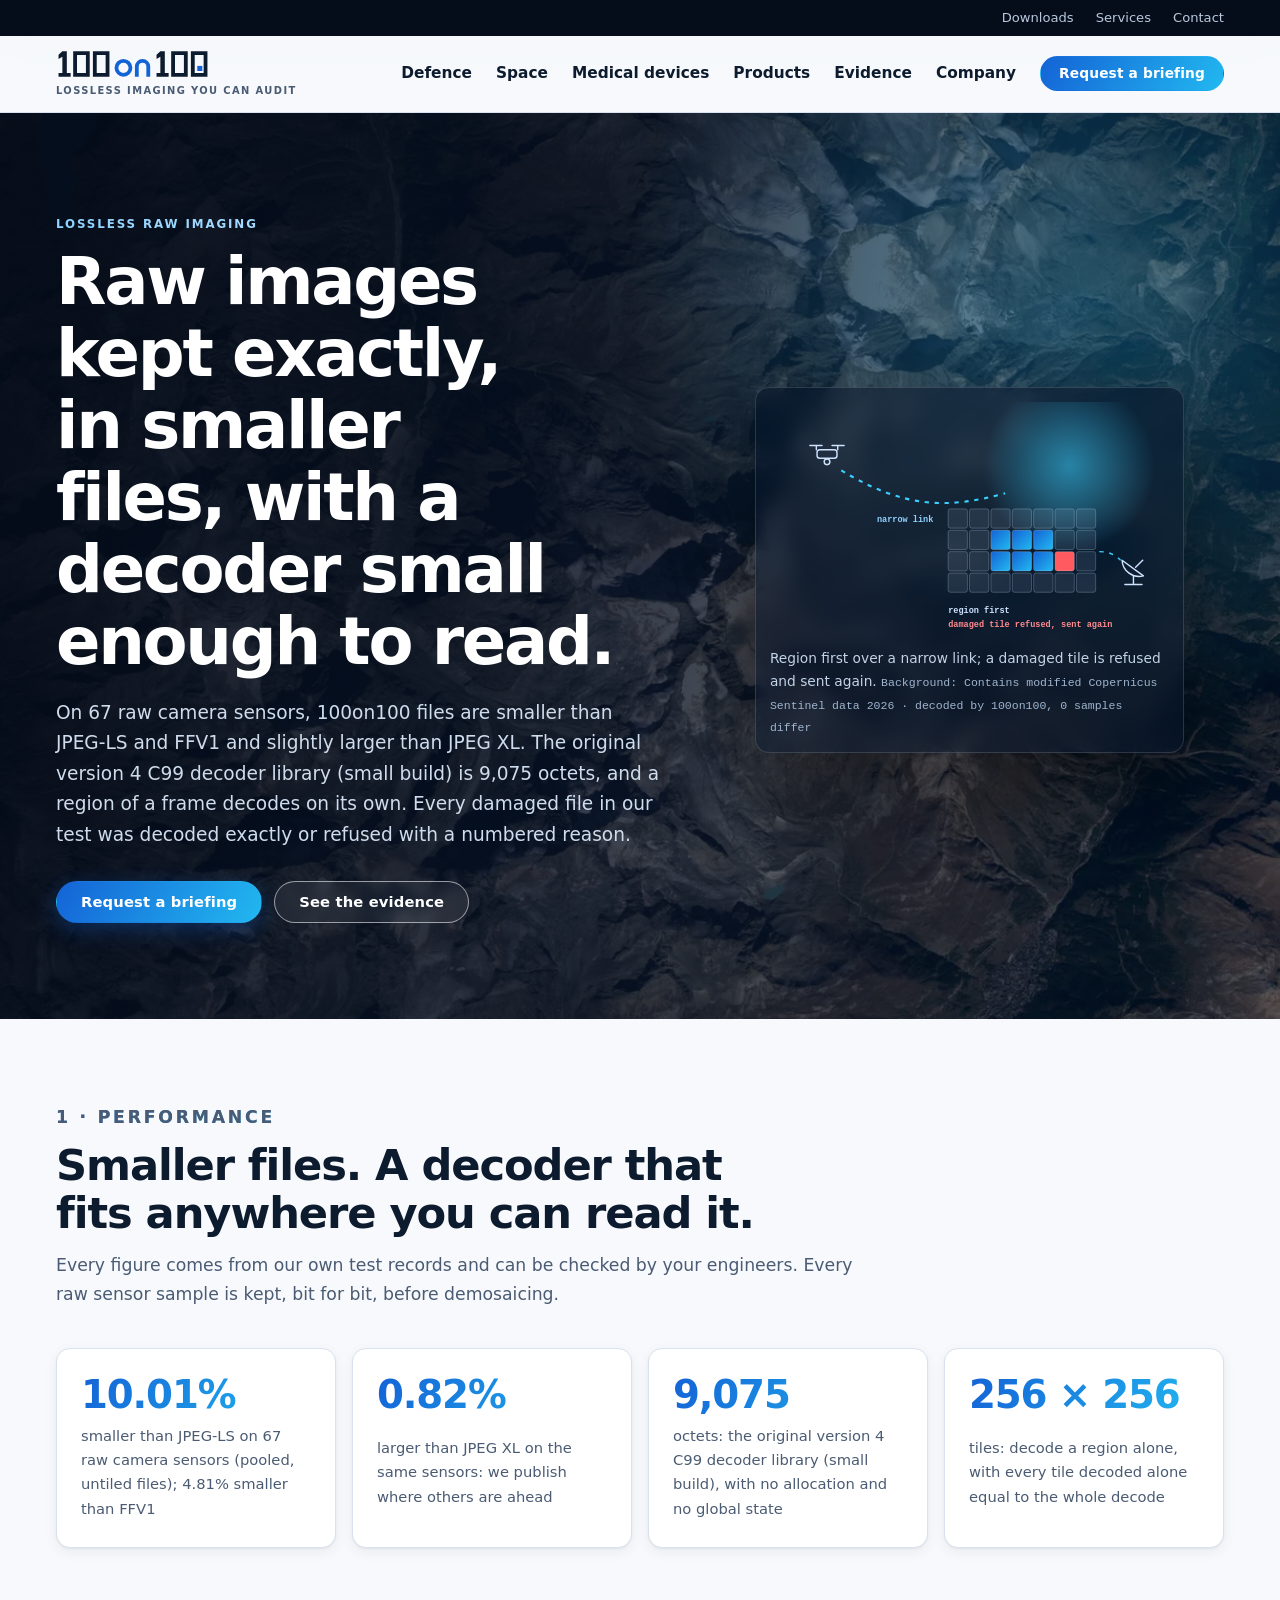
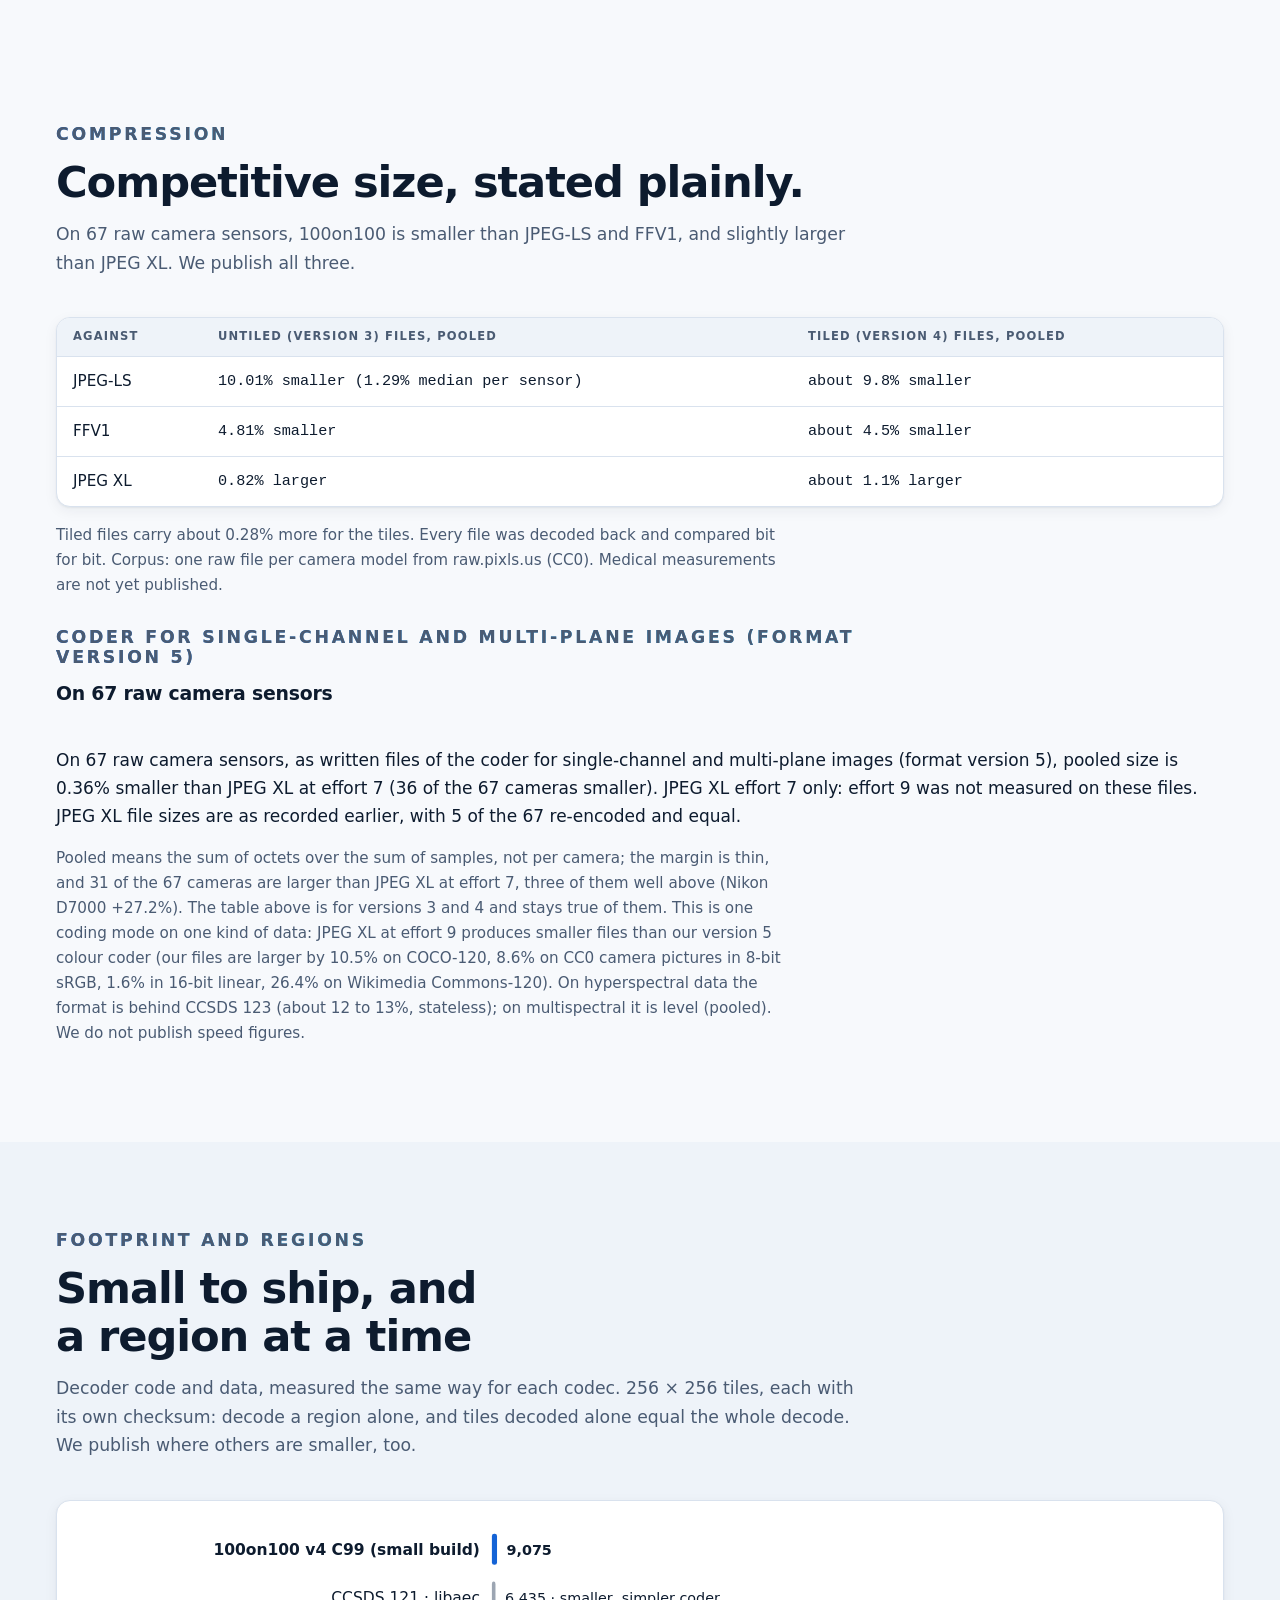
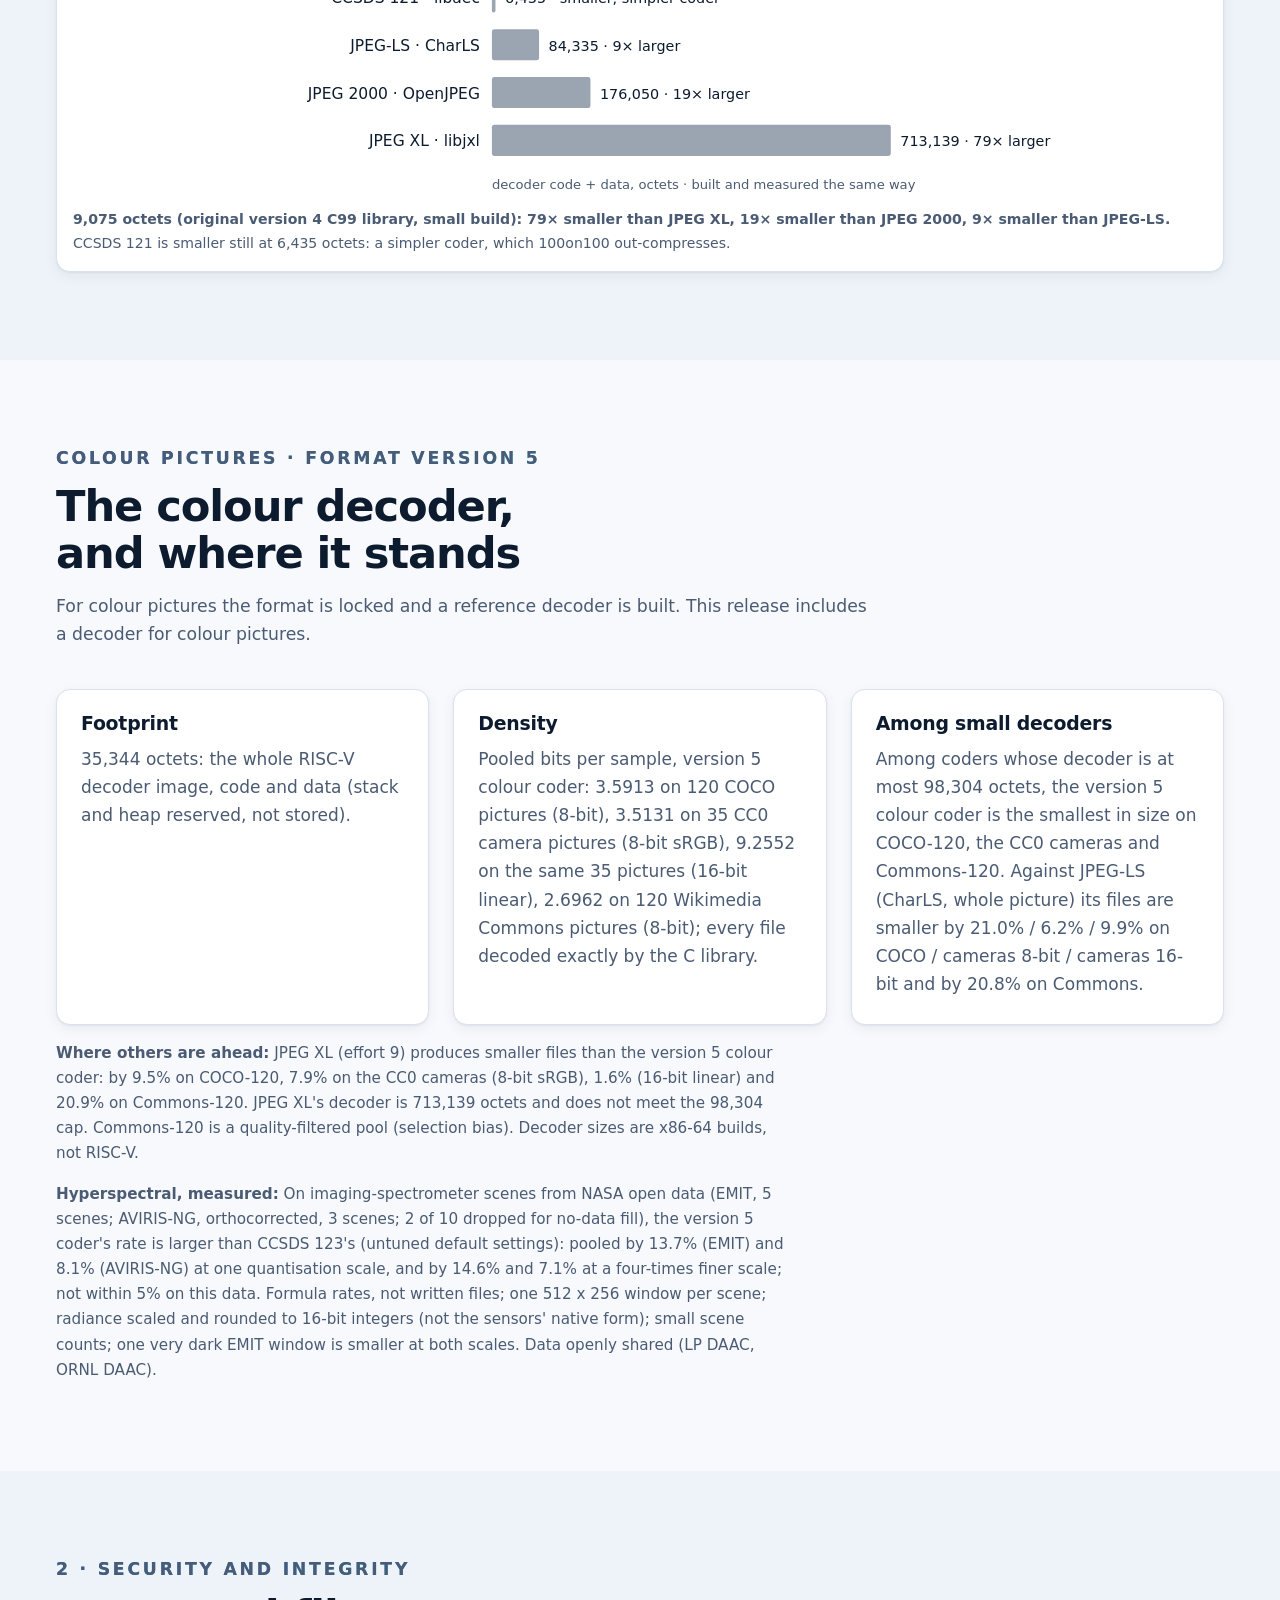
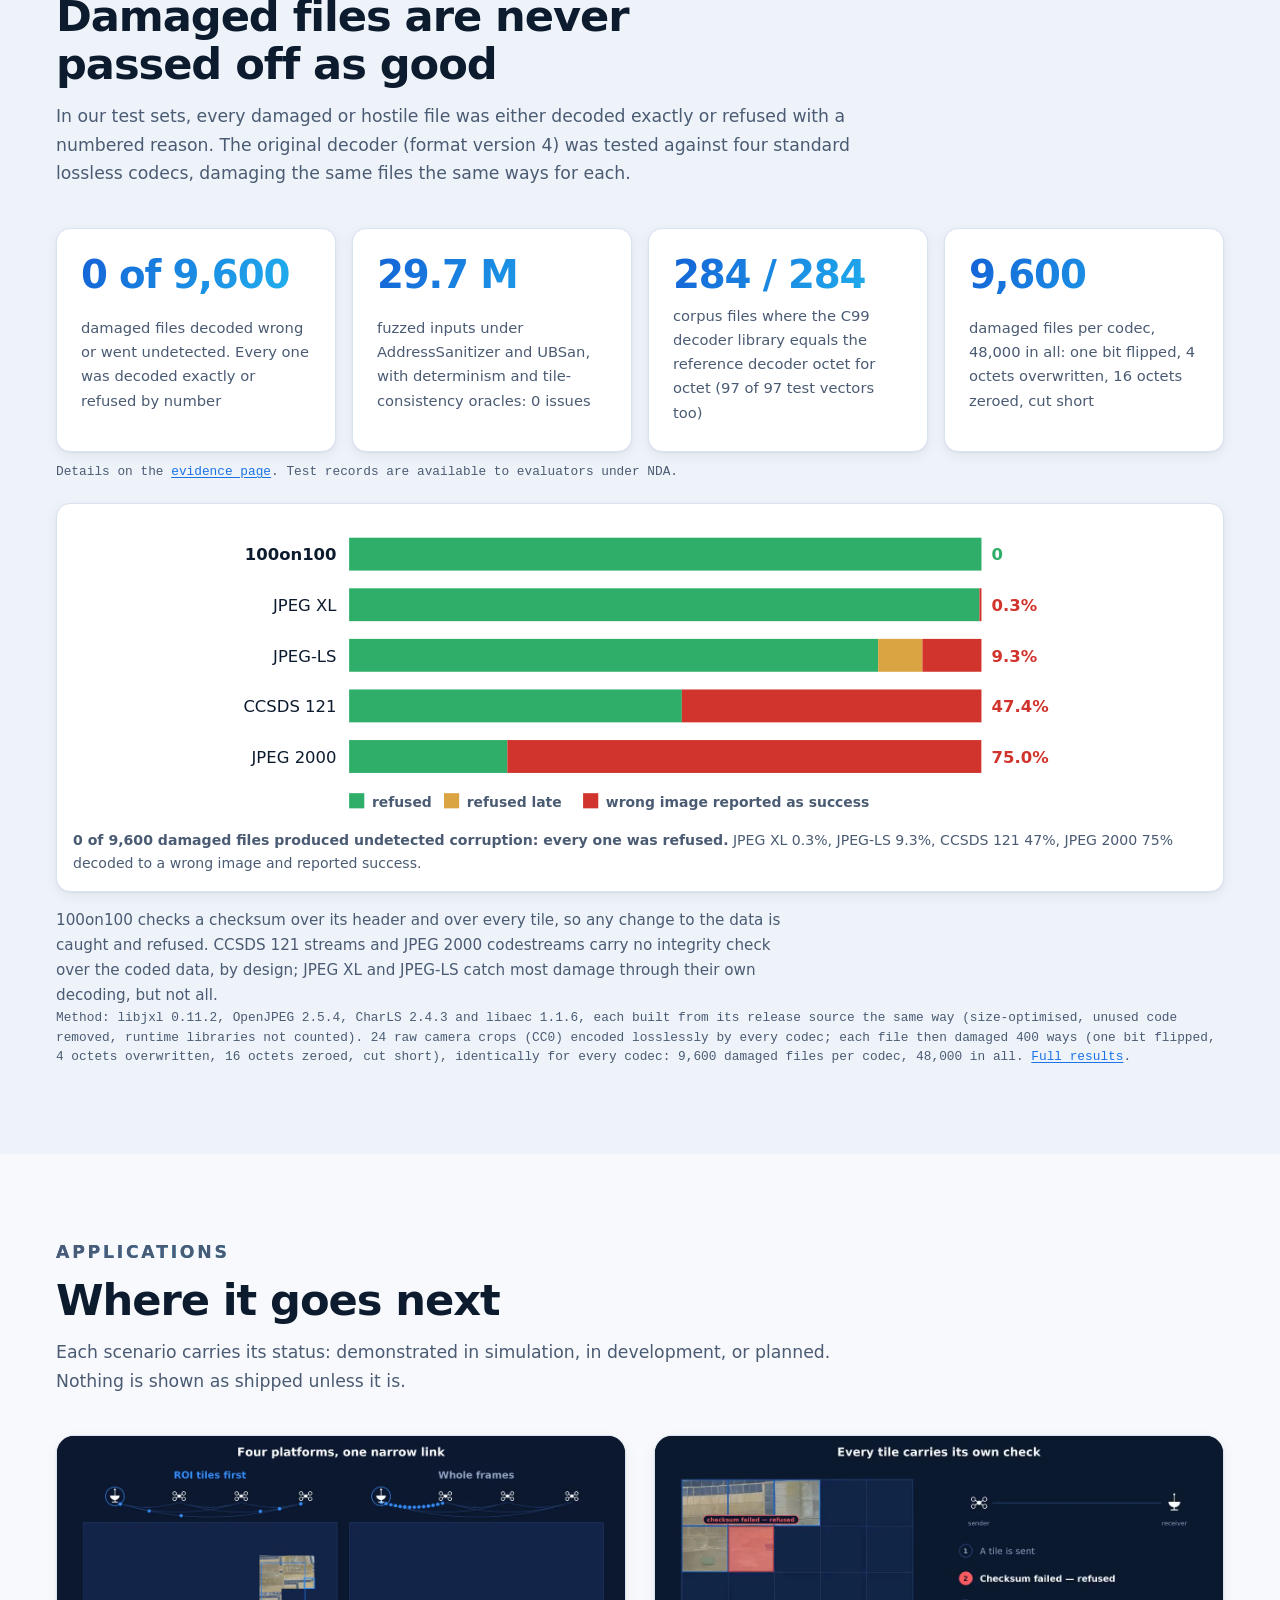
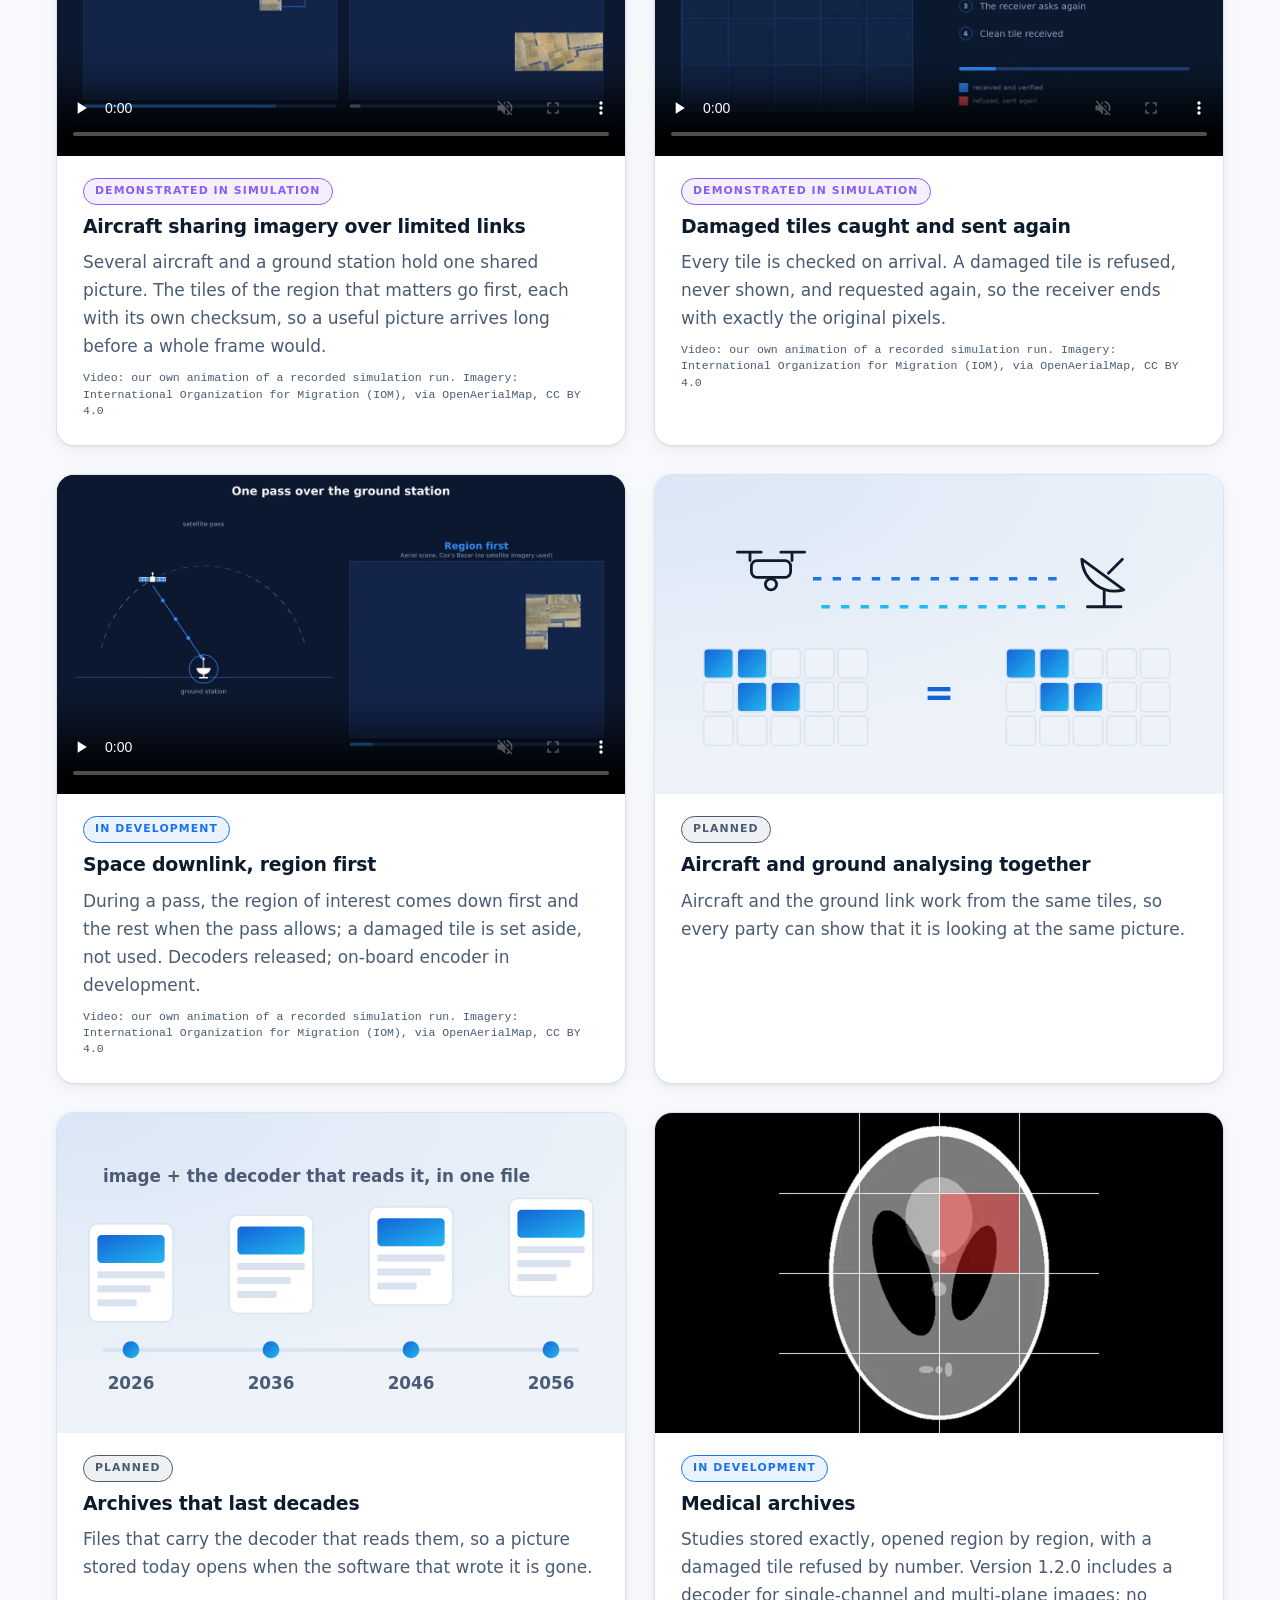
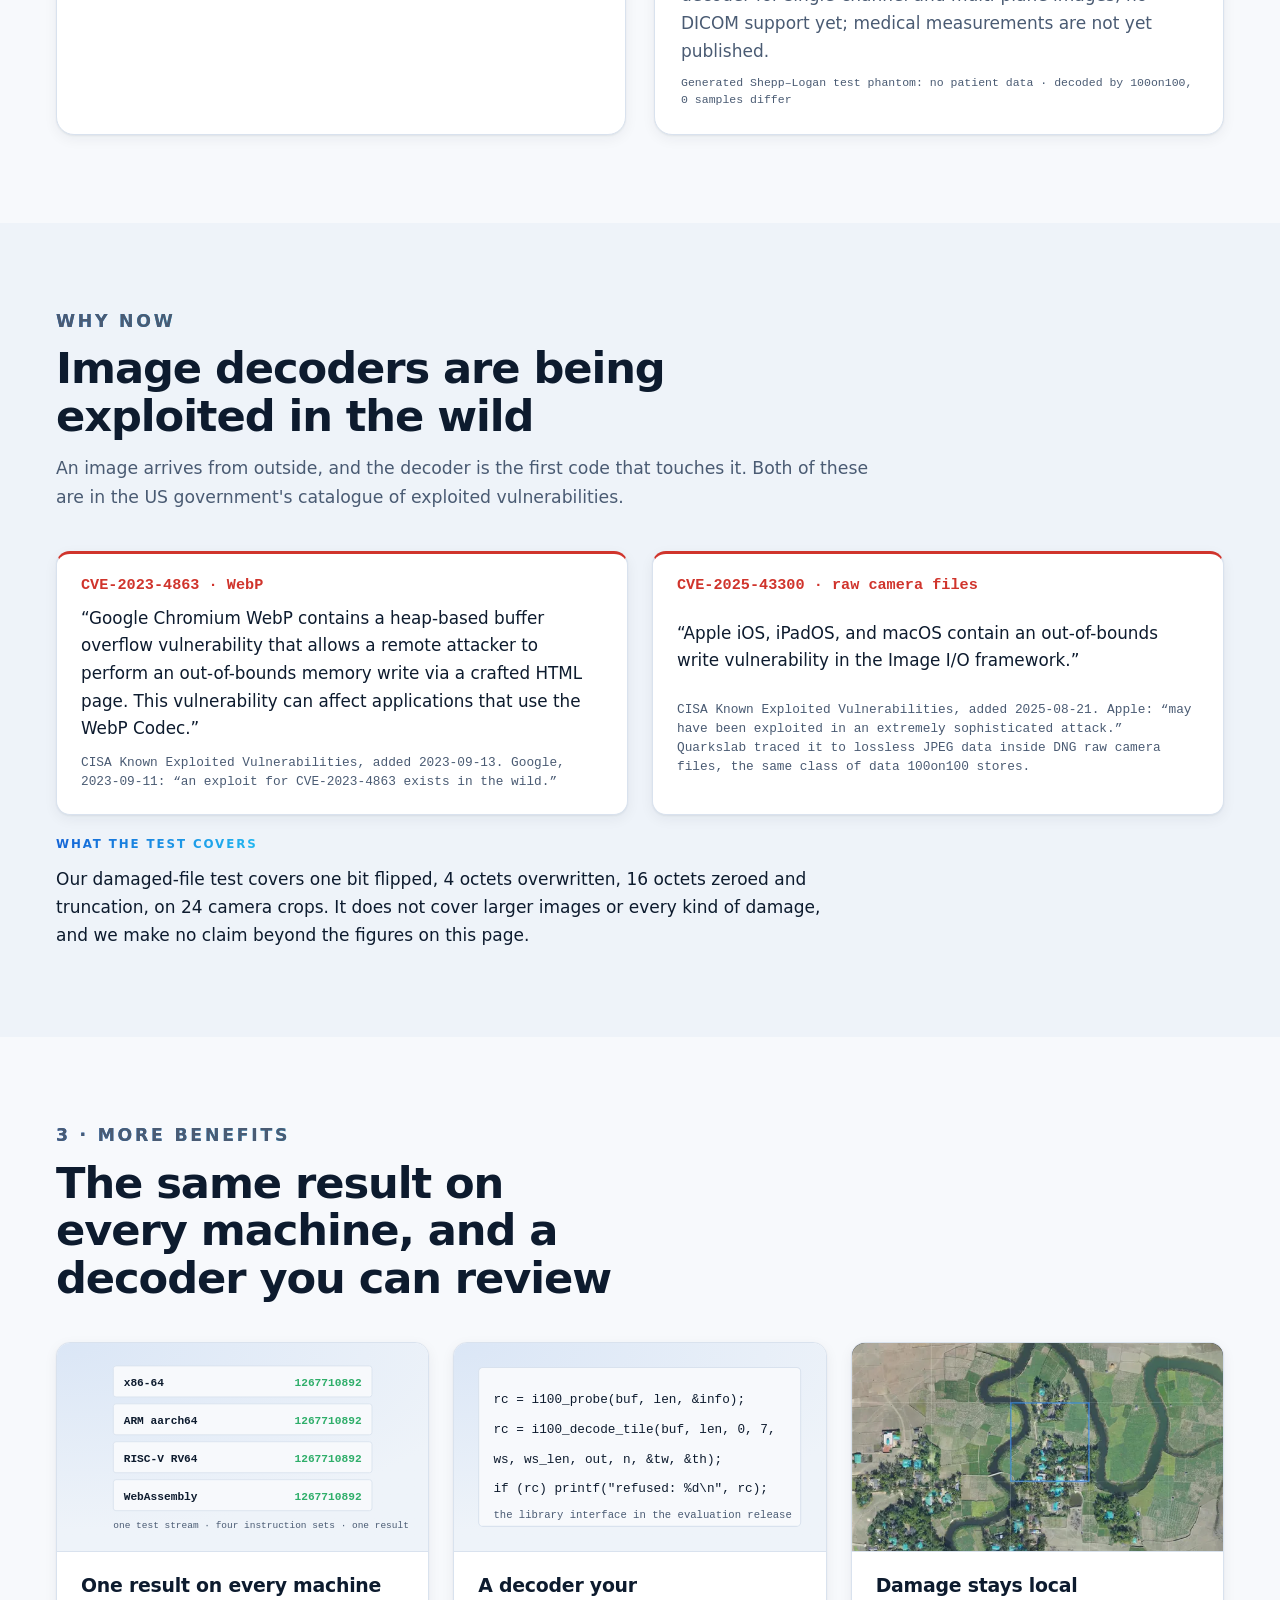
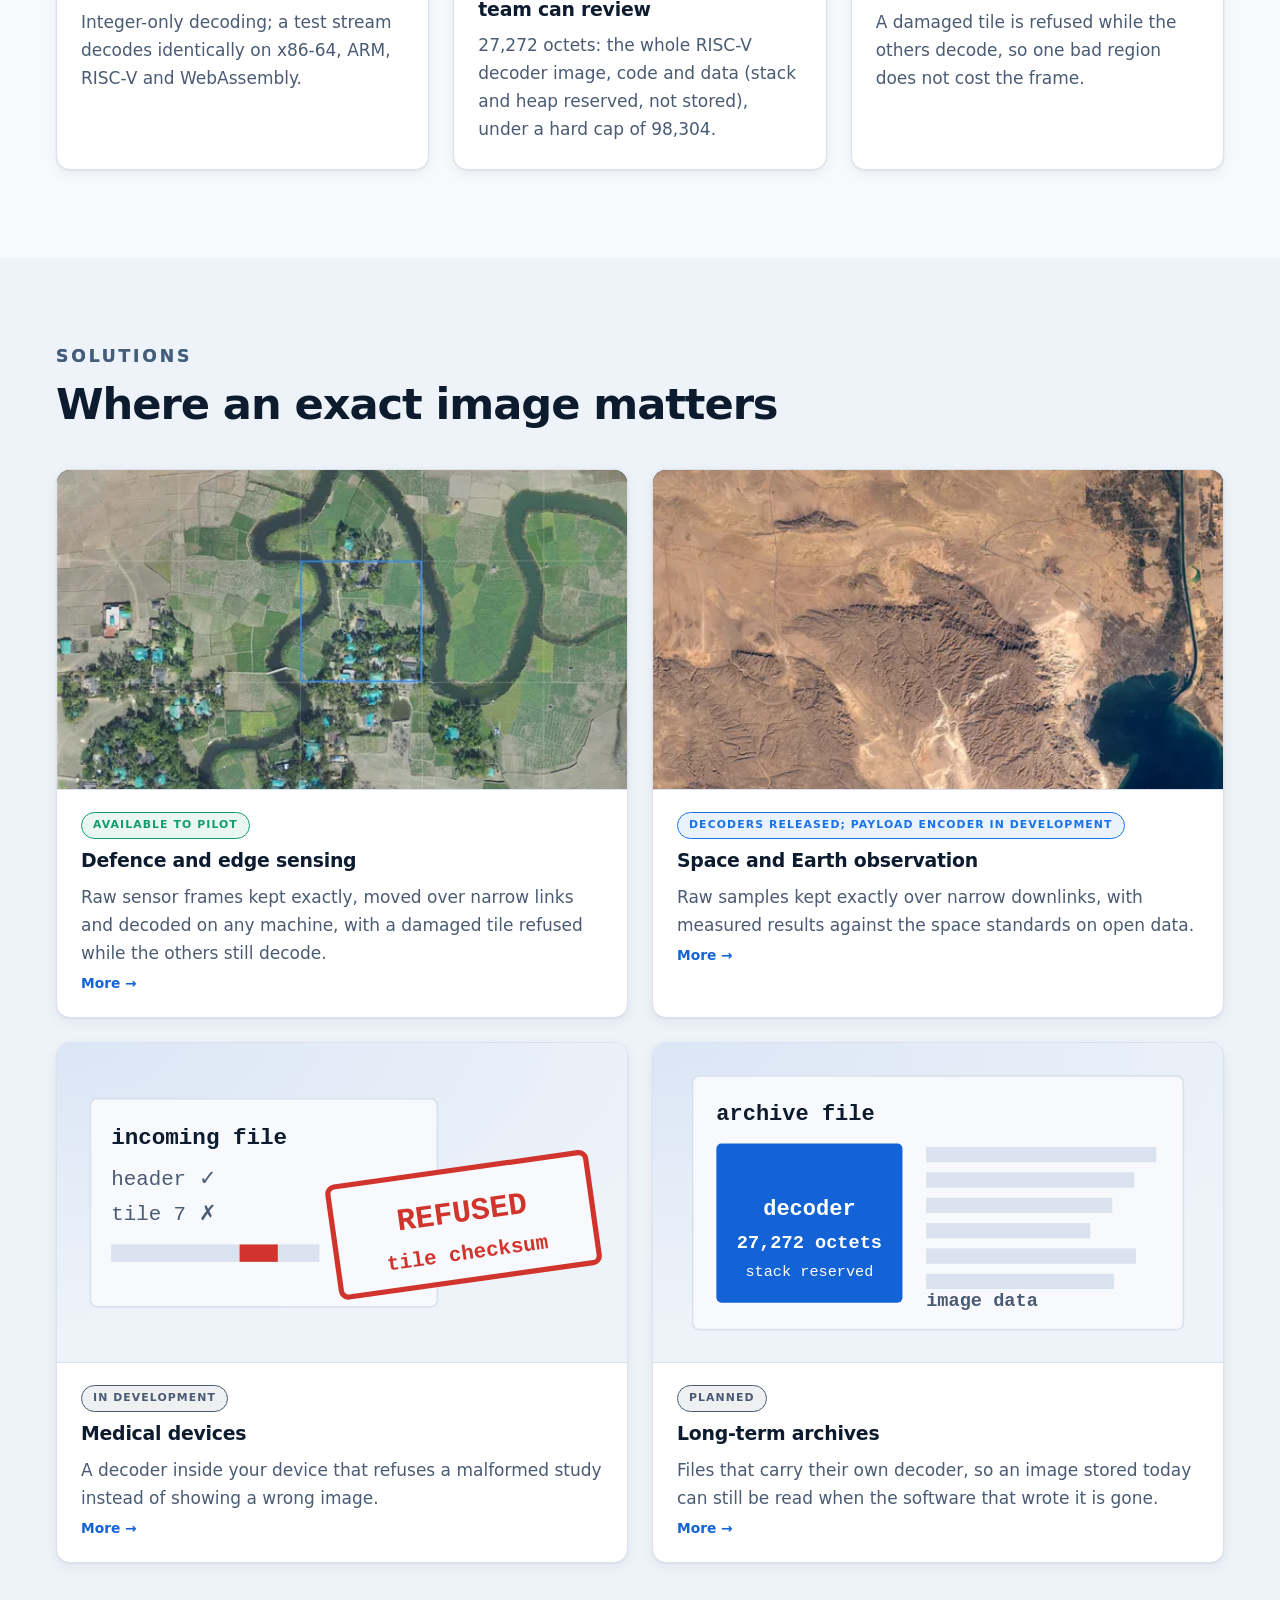
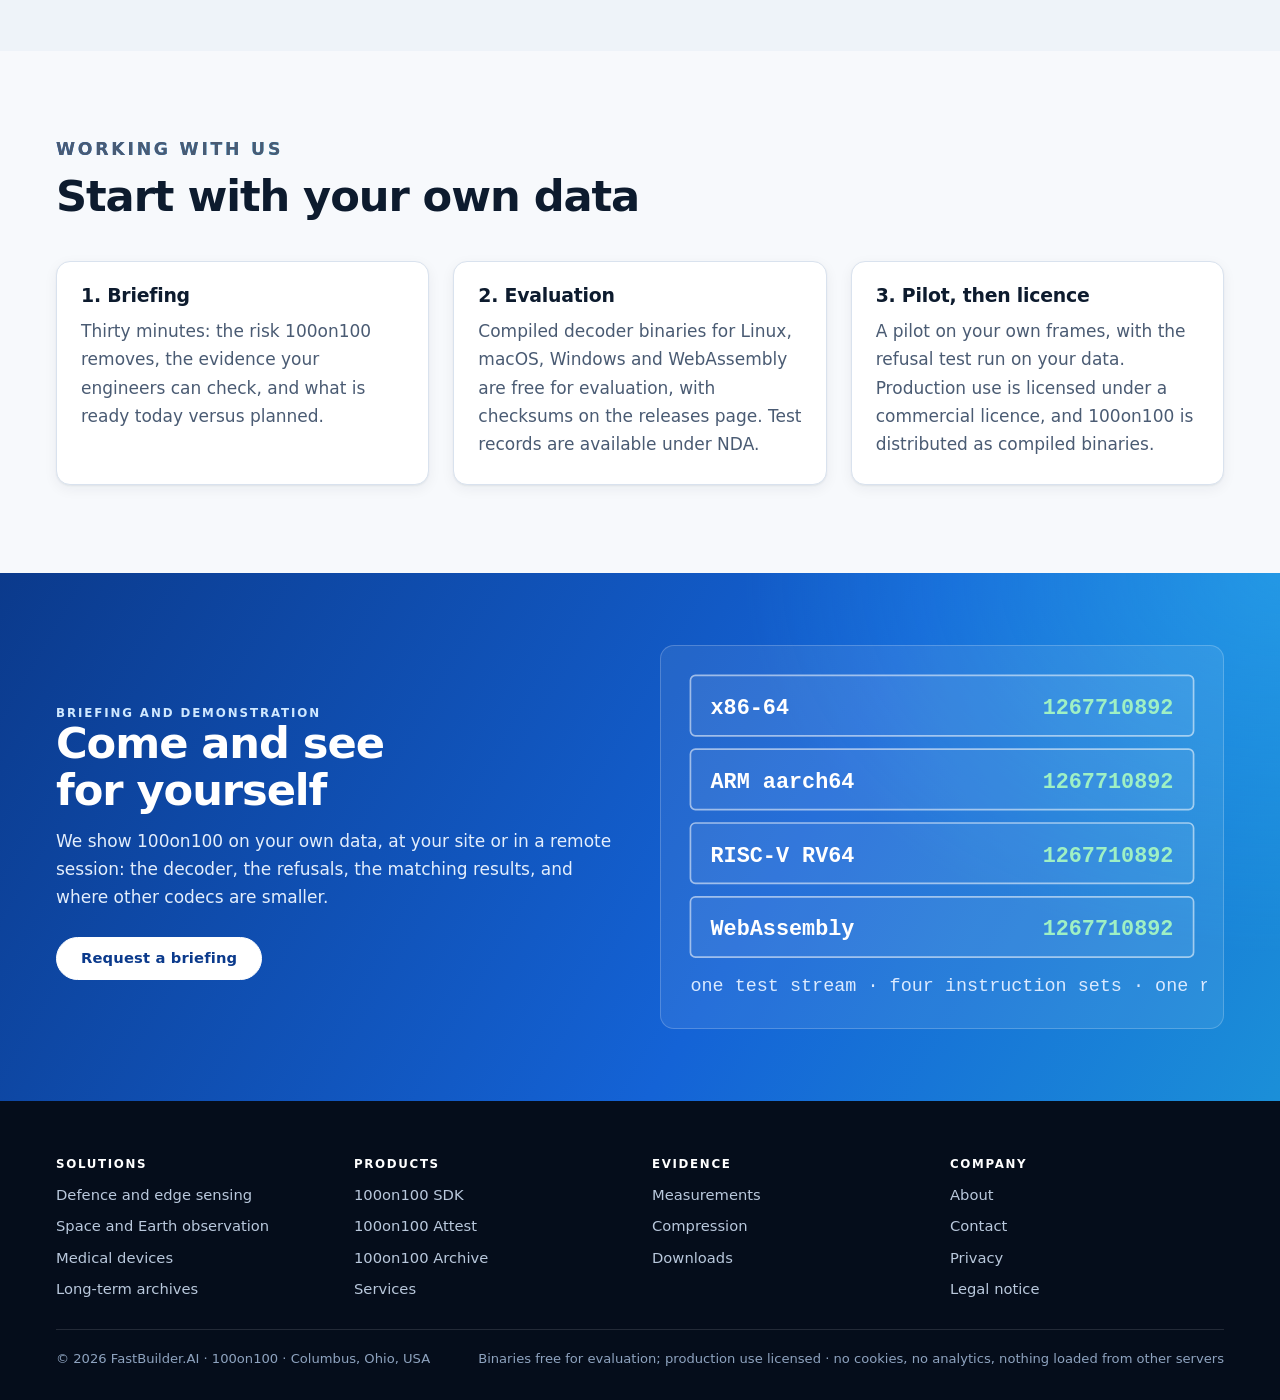
==== commit 61821c07: "Site v4: decoded open-licence pictures (Sentinel-2, Landsat, OpenAerialMap CC BY, generated phantom)" ====
--- a/index.html
+++ b/index.html
@@ -37,7 +37,7 @@
     <p class="lead">On 67 raw camera sensors, 100on100 files are smaller than JPEG-LS and FFV1 and slightly larger than JPEG XL. The original version 4 C99 decoder library (small build) is 9,075 octets, and a region of a frame decodes on its own. Every damaged file in our test was decoded exactly or refused with a numbered reason.</p>
     <div class="ctas"><a class="btn primary" href="company.html#contact">Request a briefing</a><a class="btn light" href="evidence.html">See the evidence</a></div>
   </div>
-  <figure class="hero-art"><svg viewBox="0 0 560 330" role="img" aria-label="A drone sends the tiles of its region first over a narrow link to a ground station; a damaged tile is refused and sent again" xmlns="http://www.w3.org/2000/svg" preserveAspectRatio="xMidYMid meet"><circle cx="420" cy="90" r="120" style="fill:url(#gGlow)"/><g class="drift"><path d="M56 61h17M87 61h17M65 61v6M95 61v6" style="fill:none;stroke:#cfe3ff;stroke-width:2;stroke-linecap:round;stroke-linejoin:round"/><rect x="66" y="67" width="28" height="12" rx="4" style="fill:none;stroke:#cfe3ff;stroke-width:2;stroke-linecap:round;stroke-linejoin:round"/><circle cx="80" cy="84" r="4" style="fill:none;stroke:#cfe3ff;stroke-width:2;stroke-linecap:round;stroke-linejoin:round"/></g><path class="flow" d="M100 96C190 150 250 150 330 128" style="fill:none;stroke:#39d0ff;stroke-width:3"/><text x="150" y="168" style="font:700 12px var(--mono);fill:#8fd3ff" text-anchor="start">narrow link</text><path d="M494 222a24 24 0 0 0 30 22z" style="fill:none;stroke:#cfe3ff;stroke-width:2;stroke-linecap:round;stroke-linejoin:round"/><path d="M513 232l10 -10M510 244v12M498 256h24" style="fill:none;stroke:#cfe3ff;stroke-width:2;stroke-linecap:round;stroke-linejoin:round"/><rect x="250" y="150" width="27" height="27" rx="3" style="fill:rgba(207,227,255,.10);stroke:rgba(207,227,255,.35);stroke-width:1"/><rect x="280" y="150" width="27" height="27" rx="3" style="fill:rgba(207,227,255,.10);stroke:rgba(207,227,255,.35);stroke-width:1"/><rect x="310" y="150" width="27" height="27" rx="3" style="fill:rgba(207,227,255,.10);stroke:rgba(207,227,255,.35);stroke-width:1"/><rect x="340" y="150" width="27" height="27" rx="3" style="fill:rgba(207,227,255,.10);stroke:rgba(207,227,255,.35);stroke-width:1"/><rect x="370" y="150" width="27" height="27" rx="3" style="fill:rgba(207,227,255,.10);stroke:rgba(207,227,255,.35);stroke-width:1"/><rect x="400" y="150" width="27" height="27" rx="3" style="fill:rgba(207,227,255,.10);stroke:rgba(207,227,255,.35);stroke-width:1"/><rect x="430" y="150" width="27" height="27" rx="3" style="fill:rgba(207,227,255,.10);stroke:rgba(207,227,255,.35);stroke-width:1"/><rect x="250" y="180" width="27" height="27" rx="3" style="fill:rgba(207,227,255,.10);stroke:rgba(207,227,255,.35);stroke-width:1"/><rect x="280" y="180" width="27" height="27" rx="3" style="fill:rgba(207,227,255,.10);stroke:rgba(207,227,255,.35);stroke-width:1"/><rect x="310" y="180" width="27" height="27" rx="3" style="fill:url(#gB);stroke:rgba(207,227,255,.35);stroke-width:1"/><rect x="340" y="180" width="27" height="27" rx="3" style="fill:url(#gB);stroke:rgba(207,227,255,.35);stroke-width:1"/><rect x="370" y="180" width="27" height="27" rx="3" style="fill:url(#gB);stroke:rgba(207,227,255,.35);stroke-width:1"/><rect x="400" y="180" width="27" height="27" rx="3" style="fill:rgba(207,227,255,.10);stroke:rgba(207,227,255,.35);stroke-width:1"/><rect x="430" y="180" width="27" height="27" rx="3" style="fill:rgba(207,227,255,.10);stroke:rgba(207,227,255,.35);stroke-width:1"/><rect x="250" y="210" width="27" height="27" rx="3" style="fill:rgba(207,227,255,.10);stroke:rgba(207,227,255,.35);stroke-width:1"/><rect x="280" y="210" width="27" height="27" rx="3" style="fill:rgba(207,227,255,.10);stroke:rgba(207,227,255,.35);stroke-width:1"/><rect x="310" y="210" width="27" height="27" rx="3" style="fill:url(#gB);stroke:rgba(207,227,255,.35);stroke-width:1"/><rect x="340" y="210" width="27" height="27" rx="3" style="fill:url(#gB);stroke:rgba(207,227,255,.35);stroke-width:1"/><rect x="370" y="210" width="27" height="27" rx="3" style="fill:url(#gB);stroke:rgba(207,227,255,.35);stroke-width:1"/><rect class="tile-hi" x="400" y="210" width="27" height="27" rx="3" style="fill:#ff5a5f;stroke:rgba(207,227,255,.35);stroke-width:1"/><rect x="430" y="210" width="27" height="27" rx="3" style="fill:rgba(207,227,255,.10);stroke:rgba(207,227,255,.35);stroke-width:1"/><rect x="250" y="240" width="27" height="27" rx="3" style="fill:rgba(207,227,255,.10);stroke:rgba(207,227,255,.35);stroke-width:1"/><rect x="280" y="240" width="27" height="27" rx="3" style="fill:rgba(207,227,255,.10);stroke:rgba(207,227,255,.35);stroke-width:1"/><rect x="310" y="240" width="27" height="27" rx="3" style="fill:rgba(207,227,255,.10);stroke:rgba(207,227,255,.35);stroke-width:1"/><rect x="340" y="240" width="27" height="27" rx="3" style="fill:rgba(207,227,255,.10);stroke:rgba(207,227,255,.35);stroke-width:1"/><rect x="370" y="240" width="27" height="27" rx="3" style="fill:rgba(207,227,255,.10);stroke:rgba(207,227,255,.35);stroke-width:1"/><rect x="400" y="240" width="27" height="27" rx="3" style="fill:rgba(207,227,255,.10);stroke:rgba(207,227,255,.35);stroke-width:1"/><rect x="430" y="240" width="27" height="27" rx="3" style="fill:rgba(207,227,255,.10);stroke:rgba(207,227,255,.35);stroke-width:1"/><path class="flow" d="M462 210C478 210 486 216 492 222" style="fill:none;stroke:#39d0ff;stroke-width:2"/><text x="250" y="296" style="font:700 12px var(--mono);fill:#cfe3ff" text-anchor="start">region first</text><text x="250" y="316" style="font:600 12px var(--mono);fill:#ff8a8e" text-anchor="start">damaged tile refused, sent again</text></svg><figcaption>Region first over a narrow link; a damaged tile is refused and sent again. <span class="credit">Background: SAT_CREDIT_1 · decoded by 100on100, 0 samples differ</span></figcaption></figure>
+  <figure class="hero-art"><svg viewBox="0 0 560 330" role="img" aria-label="A drone sends the tiles of its region first over a narrow link to a ground station; a damaged tile is refused and sent again" xmlns="http://www.w3.org/2000/svg" preserveAspectRatio="xMidYMid meet"><circle cx="420" cy="90" r="120" style="fill:url(#gGlow)"/><g class="drift"><path d="M56 61h17M87 61h17M65 61v6M95 61v6" style="fill:none;stroke:#cfe3ff;stroke-width:2;stroke-linecap:round;stroke-linejoin:round"/><rect x="66" y="67" width="28" height="12" rx="4" style="fill:none;stroke:#cfe3ff;stroke-width:2;stroke-linecap:round;stroke-linejoin:round"/><circle cx="80" cy="84" r="4" style="fill:none;stroke:#cfe3ff;stroke-width:2;stroke-linecap:round;stroke-linejoin:round"/></g><path class="flow" d="M100 96C190 150 250 150 330 128" style="fill:none;stroke:#39d0ff;stroke-width:3"/><text x="150" y="168" style="font:700 12px var(--mono);fill:#8fd3ff" text-anchor="start">narrow link</text><path d="M494 222a24 24 0 0 0 30 22z" style="fill:none;stroke:#cfe3ff;stroke-width:2;stroke-linecap:round;stroke-linejoin:round"/><path d="M513 232l10 -10M510 244v12M498 256h24" style="fill:none;stroke:#cfe3ff;stroke-width:2;stroke-linecap:round;stroke-linejoin:round"/><rect x="250" y="150" width="27" height="27" rx="3" style="fill:rgba(207,227,255,.10);stroke:rgba(207,227,255,.35);stroke-width:1"/><rect x="280" y="150" width="27" height="27" rx="3" style="fill:rgba(207,227,255,.10);stroke:rgba(207,227,255,.35);stroke-width:1"/><rect x="310" y="150" width="27" height="27" rx="3" style="fill:rgba(207,227,255,.10);stroke:rgba(207,227,255,.35);stroke-width:1"/><rect x="340" y="150" width="27" height="27" rx="3" style="fill:rgba(207,227,255,.10);stroke:rgba(207,227,255,.35);stroke-width:1"/><rect x="370" y="150" width="27" height="27" rx="3" style="fill:rgba(207,227,255,.10);stroke:rgba(207,227,255,.35);stroke-width:1"/><rect x="400" y="150" width="27" height="27" rx="3" style="fill:rgba(207,227,255,.10);stroke:rgba(207,227,255,.35);stroke-width:1"/><rect x="430" y="150" width="27" height="27" rx="3" style="fill:rgba(207,227,255,.10);stroke:rgba(207,227,255,.35);stroke-width:1"/><rect x="250" y="180" width="27" height="27" rx="3" style="fill:rgba(207,227,255,.10);stroke:rgba(207,227,255,.35);stroke-width:1"/><rect x="280" y="180" width="27" height="27" rx="3" style="fill:rgba(207,227,255,.10);stroke:rgba(207,227,255,.35);stroke-width:1"/><rect x="310" y="180" width="27" height="27" rx="3" style="fill:url(#gB);stroke:rgba(207,227,255,.35);stroke-width:1"/><rect x="340" y="180" width="27" height="27" rx="3" style="fill:url(#gB);stroke:rgba(207,227,255,.35);stroke-width:1"/><rect x="370" y="180" width="27" height="27" rx="3" style="fill:url(#gB);stroke:rgba(207,227,255,.35);stroke-width:1"/><rect x="400" y="180" width="27" height="27" rx="3" style="fill:rgba(207,227,255,.10);stroke:rgba(207,227,255,.35);stroke-width:1"/><rect x="430" y="180" width="27" height="27" rx="3" style="fill:rgba(207,227,255,.10);stroke:rgba(207,227,255,.35);stroke-width:1"/><rect x="250" y="210" width="27" height="27" rx="3" style="fill:rgba(207,227,255,.10);stroke:rgba(207,227,255,.35);stroke-width:1"/><rect x="280" y="210" width="27" height="27" rx="3" style="fill:rgba(207,227,255,.10);stroke:rgba(207,227,255,.35);stroke-width:1"/><rect x="310" y="210" width="27" height="27" rx="3" style="fill:url(#gB);stroke:rgba(207,227,255,.35);stroke-width:1"/><rect x="340" y="210" width="27" height="27" rx="3" style="fill:url(#gB);stroke:rgba(207,227,255,.35);stroke-width:1"/><rect x="370" y="210" width="27" height="27" rx="3" style="fill:url(#gB);stroke:rgba(207,227,255,.35);stroke-width:1"/><rect class="tile-hi" x="400" y="210" width="27" height="27" rx="3" style="fill:#ff5a5f;stroke:rgba(207,227,255,.35);stroke-width:1"/><rect x="430" y="210" width="27" height="27" rx="3" style="fill:rgba(207,227,255,.10);stroke:rgba(207,227,255,.35);stroke-width:1"/><rect x="250" y="240" width="27" height="27" rx="3" style="fill:rgba(207,227,255,.10);stroke:rgba(207,227,255,.35);stroke-width:1"/><rect x="280" y="240" width="27" height="27" rx="3" style="fill:rgba(207,227,255,.10);stroke:rgba(207,227,255,.35);stroke-width:1"/><rect x="310" y="240" width="27" height="27" rx="3" style="fill:rgba(207,227,255,.10);stroke:rgba(207,227,255,.35);stroke-width:1"/><rect x="340" y="240" width="27" height="27" rx="3" style="fill:rgba(207,227,255,.10);stroke:rgba(207,227,255,.35);stroke-width:1"/><rect x="370" y="240" width="27" height="27" rx="3" style="fill:rgba(207,227,255,.10);stroke:rgba(207,227,255,.35);stroke-width:1"/><rect x="400" y="240" width="27" height="27" rx="3" style="fill:rgba(207,227,255,.10);stroke:rgba(207,227,255,.35);stroke-width:1"/><rect x="430" y="240" width="27" height="27" rx="3" style="fill:rgba(207,227,255,.10);stroke:rgba(207,227,255,.35);stroke-width:1"/><path class="flow" d="M462 210C478 210 486 216 492 222" style="fill:none;stroke:#39d0ff;stroke-width:2"/><text x="250" y="296" style="font:700 12px var(--mono);fill:#cfe3ff" text-anchor="start">region first</text><text x="250" y="316" style="font:600 12px var(--mono);fill:#ff8a8e" text-anchor="start">damaged tile refused, sent again</text></svg><figcaption>Region first over a narrow link; a damaged tile is refused and sent again. <span class="credit">Background: Contains modified Copernicus Sentinel data 2026 · decoded by 100on100, 0 samples differ</span></figcaption></figure>
 </div></div>
 
 <section aria-labelledby="perf-h"><div class="wrap">
@@ -50,7 +50,7 @@
 </div>
 </div></section>
 
-<div class="wrap" style="padding-block:48px 8px"><section aria-labelledby="size-h">
+<div class="wrap" style="padding-block:0 8px"><section aria-labelledby="size-h">
   <div class="head">
     <p class="label">Compression</p>
     <h2 id="size-h">Competitive size, stated plainly.</h2>
@@ -76,7 +76,7 @@
 <section class="alt" aria-labelledby="foot-h"><div class="wrap">
   <div class="head"><p class="label">Footprint and regions</p><h2 id="foot-h">Small to ship, and a region at a time</h2>
     <p>Decoder code and data, measured the same way for each codec. 256 × 256 tiles, each with its own checksum: decode a region alone, and tiles decoded alone equal the whole decode. We publish where others are smaller, too.</p></div>
-  <figure class="ops"><svg viewBox="0 0 680 236" role="img" aria-label="Decoder sizes: 100on100 9,075 octets; libaec 6,435; CharLS 84,335; OpenJPEG 176,050; libjxl 713,139" xmlns="http://www.w3.org/2000/svg" preserveAspectRatio="xMidYMid meet"><text x="180" y="32" style="font:700 13px var(--sans);fill:var(--ink)" text-anchor="end">100on100 v4 C99 (small build)</text><rect x="190" y="14" width="4.3" height="26" rx="2" style="fill:var(--brand);opacity:1"/><text x="202.32664599748435" y="32" style="font:700 12px var(--sans);fill:var(--ink)" text-anchor="start">9,075</text><text x="180" y="72" style="font:500 13px var(--sans);fill:var(--ink)" text-anchor="end">CCSDS 121 · libaec</text><rect x="190" y="54" width="3.1" height="26" rx="2" style="fill:var(--ink-soft);opacity:0.55"/><text x="201.06798534367073" y="72" style="font:500 12px var(--sans);fill:var(--ink)" text-anchor="start">6,435  ·  smaller, simpler coder</text><text x="180" y="112" style="font:500 13px var(--sans);fill:var(--ink)" text-anchor="end">JPEG-LS · CharLS</text><rect x="190" y="94" width="40.2" height="26" rx="2" style="fill:var(--ink-soft);opacity:0.55"/><text x="238.2080099391563" y="112" style="font:500 12px var(--sans);fill:var(--ink)" text-anchor="start">84,335  ·  9× larger</text><text x="180" y="152" style="font:500 13px var(--sans);fill:var(--ink)" text-anchor="end">JPEG 2000 · OpenJPEG</text><rect x="190" y="134" width="83.9" height="26" rx="2" style="fill:var(--ink-soft);opacity:0.55"/><text x="281.93454852420075" y="152" style="font:500 12px var(--sans);fill:var(--ink)" text-anchor="start">176,050  ·  19× larger</text><text x="180" y="192" style="font:500 13px var(--sans);fill:var(--ink)" text-anchor="end">JPEG XL · libjxl</text><rect x="190" y="174" width="340.0" height="26" rx="2" style="fill:var(--ink-soft);opacity:0.55"/><text x="538.0" y="192" style="font:500 12px var(--sans);fill:var(--ink)" text-anchor="start">713,139  ·  79× larger</text><text x="190" y="228" style="font:500 11px var(--sans);fill:var(--ink-soft)" text-anchor="start">decoder code + data, octets · built and measured the same way</text></svg><figcaption><strong>9,075 octets (original version 4 C99 library, small build): 79× smaller than JPEG XL, 19× smaller than JPEG 2000, 9× smaller than JPEG-LS.</strong> CCSDS 121 is smaller still at 6,435 octets: a simpler coder, which 100on100 out-compresses.</figcaption></figure>
+  <figure class="ops"><svg viewBox="0 0 720 236" role="img" aria-label="Decoder sizes: 100on100 9,075 octets; libaec 6,435; CharLS 84,335; OpenJPEG 176,050; libjxl 713,139" xmlns="http://www.w3.org/2000/svg" preserveAspectRatio="xMidYMid meet"><text x="226" y="32" style="font:700 13px var(--sans);fill:var(--ink)" text-anchor="end">100on100 v4 C99 (small build)</text><rect x="236" y="14" width="4.3" height="26" rx="2" style="fill:var(--brand);opacity:1"/><text x="248.25029342105816" y="32" style="font:700 12px var(--sans);fill:var(--ink)" text-anchor="start">9,075</text><text x="226" y="72" style="font:500 13px var(--sans);fill:var(--ink)" text-anchor="end">CCSDS 121 · libaec</text><rect x="236" y="54" width="3.0" height="26" rx="2" style="fill:var(--ink-soft);opacity:0.55"/><text x="247.01384442584126" y="72" style="font:500 12px var(--sans);fill:var(--ink)" text-anchor="start">6,435  ·  smaller, simpler coder</text><text x="226" y="112" style="font:500 13px var(--sans);fill:var(--ink)" text-anchor="end">JPEG-LS · CharLS</text><rect x="236" y="94" width="39.5" height="26" rx="2" style="fill:var(--ink-soft);opacity:0.55"/><text x="283.49845682258297" y="112" style="font:500 12px var(--sans);fill:var(--ink)" text-anchor="start">84,335  ·  9× larger</text><text x="226" y="152" style="font:500 13px var(--sans);fill:var(--ink)" text-anchor="end">JPEG 2000 · OpenJPEG</text><rect x="236" y="134" width="82.5" height="26" rx="2" style="fill:var(--ink-soft);opacity:0.55"/><text x="326.4533506090678" y="152" style="font:500 12px var(--sans);fill:var(--ink)" text-anchor="start">176,050  ·  19× larger</text><text x="226" y="192" style="font:500 13px var(--sans);fill:var(--ink)" text-anchor="end">JPEG XL · libjxl</text><rect x="236" y="174" width="334.0" height="26" rx="2" style="fill:var(--ink-soft);opacity:0.55"/><text x="578.0" y="192" style="font:500 12px var(--sans);fill:var(--ink)" text-anchor="start">713,139  ·  79× larger</text><text x="236" y="228" style="font:500 11px var(--sans);fill:var(--ink-soft)" text-anchor="start">decoder code + data, octets · built and measured the same way</text></svg><figcaption><strong>9,075 octets (original version 4 C99 library, small build): 79× smaller than JPEG XL, 19× smaller than JPEG 2000, 9× smaller than JPEG-LS.</strong> CCSDS 121 is smaller still at 6,435 octets: a simpler coder, which 100on100 out-compresses.</figcaption></figure>
 </div></section>
 
 <section aria-labelledby="v5-h"><div class="wrap">
@@ -107,7 +107,7 @@
 
 <section aria-labelledby="apps-home"><div class="wrap">
   <div class="head"><p class="label">Applications</p><h2 id="apps-home">Where it goes next</h2><p>Each scenario carries its status: demonstrated in simulation, in development, or planned. Nothing is shown as shipped unless it is.</p></div>
-  <div class="apps"><article class="app wide"><div class="media"><video controls muted playsinline preload="none" poster="video/swarm-share.webp" width="1280" height="720" aria-label="Animation: aircraft share region tiles first over a narrow link"><source src="video/swarm-share.webm" type="video/webm"><source src="video/swarm-share.mp4" type="video/mp4"><track kind="captions" src="video/swarm-share.vtt" srclang="en" label="English" default></video></div><div class="body"><span class="state sim">Demonstrated in simulation</span><h3>Aircraft sharing imagery over limited links</h3><p>Several aircraft and a ground station hold one shared picture. The tiles of the region that matters go first, each with its own checksum, so a useful picture arrives long before a whole frame would.</p><p class="credit">Video: our own animation of a recorded simulation run. Imagery: International Organization for Migration (IOM), via OpenAerialMap, CC BY 4.0</p></div></article><article class="app"><div class="media"><video controls muted playsinline preload="none" poster="video/self-correct.webp" width="1280" height="720" aria-label="Animation: a damaged tile is refused and requested again"><source src="video/self-correct.webm" type="video/webm"><source src="video/self-correct.mp4" type="video/mp4"><track kind="captions" src="video/self-correct.vtt" srclang="en" label="English" default></video></div><div class="body"><span class="state sim">Demonstrated in simulation</span><h3>Damaged tiles caught and sent again</h3><p>Every tile is checked on arrival. A damaged tile is refused, never shown, and requested again, so the receiver ends with exactly the original pixels.</p><p class="credit">Video: our own animation of a recorded simulation run. Imagery: International Organization for Migration (IOM), via OpenAerialMap, CC BY 4.0</p></div></article><article class="app"><div class="media"><video controls muted playsinline preload="none" poster="video/downlink.webp" width="1280" height="720" aria-label="Animation: a satellite pass sends the region first, then the rest"><source src="video/downlink.webm" type="video/webm"><source src="video/downlink.mp4" type="video/mp4"><track kind="captions" src="video/downlink.vtt" srclang="en" label="English" default></video></div><div class="body"><span class="state prog">In development</span><h3>Space downlink, region first</h3><p>During a pass, the region of interest comes down first and the rest when the pass allows; a damaged tile is set aside, not used. Decoders released; on-board encoder in development.</p><p class="credit">Video: our own animation of a recorded simulation run. Imagery: International Organization for Migration (IOM), via OpenAerialMap, CC BY 4.0</p></div></article><article class="app"><div class="media"><svg viewBox="0 0 380 200" role="img" aria-label="An aircraft and a ground station assemble the same tiles and hold the same picture" xmlns="http://www.w3.org/2000/svg" preserveAspectRatio="xMidYMid meet"><g class="drift"><path d="M46 41h17M77 41h17M55 41v6M85 41v6" style="fill:none;stroke:var(--ink);stroke-width:2;stroke-linecap:round;stroke-linejoin:round"/><rect x="56" y="47" width="28" height="12" rx="4" style="fill:none;stroke:var(--ink);stroke-width:2;stroke-linecap:round;stroke-linejoin:round"/><circle cx="70" cy="64" r="4" style="fill:none;stroke:var(--ink);stroke-width:2;stroke-linecap:round;stroke-linejoin:round"/></g><path d="M292 46a24 24 0 0 0 30 22z" style="fill:none;stroke:var(--ink);stroke-width:2;stroke-linecap:round;stroke-linejoin:round"/><path d="M311 56l10 -10M308 68v12M296 80h24" style="fill:none;stroke:var(--ink);stroke-width:2;stroke-linecap:round;stroke-linejoin:round"/><path class="flow" d="M100 60H280" style="fill:none;stroke:var(--signal);stroke-width:2.5"/><path class="flow" d="M280 80H100" style="fill:none;stroke:var(--brand-2);stroke-width:2.5"/><rect x="22" y="110" width="21" height="21" rx="3" style="fill:url(#gB);stroke:var(--rule);stroke-width:1"/><rect x="46" y="110" width="21" height="21" rx="3" style="fill:url(#gB);stroke:var(--rule);stroke-width:1"/><rect x="70" y="110" width="21" height="21" rx="3" style="fill:var(--panel);stroke:var(--rule);stroke-width:1"/><rect x="94" y="110" width="21" height="21" rx="3" style="fill:var(--panel);stroke:var(--rule);stroke-width:1"/><rect x="118" y="110" width="21" height="21" rx="3" style="fill:var(--panel);stroke:var(--rule);stroke-width:1"/><rect x="22" y="134" width="21" height="21" rx="3" style="fill:var(--panel);stroke:var(--rule);stroke-width:1"/><rect x="46" y="134" width="21" height="21" rx="3" style="fill:url(#gB);stroke:var(--rule);stroke-width:1"/><rect x="70" y="134" width="21" height="21" rx="3" style="fill:url(#gB);stroke:var(--rule);stroke-width:1"/><rect x="94" y="134" width="21" height="21" rx="3" style="fill:var(--panel);stroke:var(--rule);stroke-width:1"/><rect x="118" y="134" width="21" height="21" rx="3" style="fill:var(--panel);stroke:var(--rule);stroke-width:1"/><rect x="22" y="158" width="21" height="21" rx="3" style="fill:var(--panel);stroke:var(--rule);stroke-width:1"/><rect x="46" y="158" width="21" height="21" rx="3" style="fill:var(--panel);stroke:var(--rule);stroke-width:1"/><rect x="70" y="158" width="21" height="21" rx="3" style="fill:var(--panel);stroke:var(--rule);stroke-width:1"/><rect x="94" y="158" width="21" height="21" rx="3" style="fill:var(--panel);stroke:var(--rule);stroke-width:1"/><rect x="118" y="158" width="21" height="21" rx="3" style="fill:var(--panel);stroke:var(--rule);stroke-width:1"/><rect x="238" y="110" width="21" height="21" rx="3" style="fill:url(#gB);stroke:var(--rule);stroke-width:1"/><rect x="262" y="110" width="21" height="21" rx="3" style="fill:url(#gB);stroke:var(--rule);stroke-width:1"/><rect x="286" y="110" width="21" height="21" rx="3" style="fill:var(--panel);stroke:var(--rule);stroke-width:1"/><rect x="310" y="110" width="21" height="21" rx="3" style="fill:var(--panel);stroke:var(--rule);stroke-width:1"/><rect x="334" y="110" width="21" height="21" rx="3" style="fill:var(--panel);stroke:var(--rule);stroke-width:1"/><rect x="238" y="134" width="21" height="21" rx="3" style="fill:var(--panel);stroke:var(--rule);stroke-width:1"/><rect x="262" y="134" width="21" height="21" rx="3" style="fill:url(#gB);stroke:var(--rule);stroke-width:1"/><rect x="286" y="134" width="21" height="21" rx="3" style="fill:url(#gB);stroke:var(--rule);stroke-width:1"/><rect x="310" y="134" width="21" height="21" rx="3" style="fill:var(--panel);stroke:var(--rule);stroke-width:1"/><rect x="334" y="134" width="21" height="21" rx="3" style="fill:var(--panel);stroke:var(--rule);stroke-width:1"/><rect x="238" y="158" width="21" height="21" rx="3" style="fill:var(--panel);stroke:var(--rule);stroke-width:1"/><rect x="262" y="158" width="21" height="21" rx="3" style="fill:var(--panel);stroke:var(--rule);stroke-width:1"/><rect x="286" y="158" width="21" height="21" rx="3" style="fill:var(--panel);stroke:var(--rule);stroke-width:1"/><rect x="310" y="158" width="21" height="21" rx="3" style="fill:var(--panel);stroke:var(--rule);stroke-width:1"/><rect x="334" y="158" width="21" height="21" rx="3" style="fill:var(--panel);stroke:var(--rule);stroke-width:1"/><text x="190" y="150" style="font:800 26px var(--sans);fill:var(--brand)" text-anchor="middle">=</text></svg></div><div class="body"><span class="state later">Planned</span><h3>Aircraft and ground analysing together</h3><p>Aircraft and the ground link work from the same tiles, so every party can show that it is looking at the same picture.</p></div></article><article class="app"><div class="media"><svg viewBox="0 0 380 190" role="img" aria-label="An archive file carrying its own decoder, readable along a timeline of decades" xmlns="http://www.w3.org/2000/svg" preserveAspectRatio="xMidYMid meet"><path d="M20 150H360" style="stroke:var(--rule);stroke-width:3"/><circle cx="40" cy="150" r="6" style="fill:url(#gB)"/><text x="40" y="178" style="font:700 12px var(--sans);fill:var(--ink-soft)" text-anchor="middle">2026</text><rect x="10" y="60" width="60" height="70" rx="6" style="fill:var(--surface);stroke:var(--rule)"/><rect x="16" y="68" width="48" height="20" rx="3" style="fill:url(#gB)"/><rect x="16" y="94" width="48" height="5" style="fill:var(--rule)"/><rect x="16" y="104" width="38" height="5" style="fill:var(--rule)"/><rect x="16" y="114" width="28" height="5" style="fill:var(--rule)"/><circle cx="140" cy="150" r="6" style="fill:url(#gB)"/><text x="140" y="178" style="font:700 12px var(--sans);fill:var(--ink-soft)" text-anchor="middle">2036</text><rect x="110" y="54" width="60" height="70" rx="6" style="fill:var(--surface);stroke:var(--rule)"/><rect x="116" y="62" width="48" height="20" rx="3" style="fill:url(#gB)"/><rect x="116" y="88" width="48" height="5" style="fill:var(--rule)"/><rect x="116" y="98" width="38" height="5" style="fill:var(--rule)"/><rect x="116" y="108" width="28" height="5" style="fill:var(--rule)"/><circle cx="240" cy="150" r="6" style="fill:url(#gB)"/><text x="240" y="178" style="font:700 12px var(--sans);fill:var(--ink-soft)" text-anchor="middle">2046</text><rect x="210" y="48" width="60" height="70" rx="6" style="fill:var(--surface);stroke:var(--rule)"/><rect x="216" y="56" width="48" height="20" rx="3" style="fill:url(#gB)"/><rect x="216" y="82" width="48" height="5" style="fill:var(--rule)"/><rect x="216" y="92" width="38" height="5" style="fill:var(--rule)"/><rect x="216" y="102" width="28" height="5" style="fill:var(--rule)"/><circle cx="340" cy="150" r="6" style="fill:url(#gB)"/><text x="340" y="178" style="font:700 12px var(--sans);fill:var(--ink-soft)" text-anchor="middle">2056</text><rect x="310" y="42" width="60" height="70" rx="6" style="fill:var(--surface);stroke:var(--rule)"/><rect x="316" y="50" width="48" height="20" rx="3" style="fill:url(#gB)"/><rect x="316" y="76" width="48" height="5" style="fill:var(--rule)"/><rect x="316" y="86" width="38" height="5" style="fill:var(--rule)"/><rect x="316" y="96" width="28" height="5" style="fill:var(--rule)"/><text x="20" y="30" style="font:600 12px var(--sans);fill:var(--ink-soft)" text-anchor="start">image + the decoder that reads it, in one file</text></svg></div><div class="body"><span class="state later">Planned</span><h3>Archives that last decades</h3><p>Files that carry the decoder that reads them, so a picture stored today opens when the software that wrote it is gone.</p></div></article><article class="app"><div class="media"><img src="img/phantom.webp" srcset="img/phantom-sm.webp 600w, img/phantom.webp 1200w" sizes="(max-width: 900px) 100vw, 600px" alt="A generated CT test phantom in 16 tiles, one tile marked as refused" loading="lazy" decoding="async"></div><div class="body"><span class="state prog">In development</span><h3>Medical archives</h3><p>Studies stored exactly, opened region by region, with a damaged tile refused by number. Version 1.2.0 includes a decoder for single-channel and multi-plane images; no DICOM support yet; medical measurements are not yet published.</p><p class="credit">Generated Shepp–Logan test phantom: no patient data · decoded by 100on100, 0 samples differ</p></div></article></div>
+  <div class="apps"><article class="app"><div class="media vid"><video controls muted playsinline preload="none" poster="video/swarm-share-poster.webp" width="1280" height="720" aria-label="Animation: aircraft share region tiles first over a narrow link"><source src="video/swarm-share.webm" type="video/webm"><source src="video/swarm-share.mp4" type="video/mp4"><track kind="captions" src="video/swarm-share.vtt" srclang="en" label="English" default></video></div><div class="body"><span class="state sim">Demonstrated in simulation</span><h3>Aircraft sharing imagery over limited links</h3><p>Several aircraft and a ground station hold one shared picture. The tiles of the region that matters go first, each with its own checksum, so a useful picture arrives long before a whole frame would.</p><p class="credit">Video: our own animation of a recorded simulation run. Imagery: International Organization for Migration (IOM), via OpenAerialMap, CC BY 4.0</p></div></article><article class="app"><div class="media vid"><video controls muted playsinline preload="none" poster="video/self-correct-poster.webp" width="1280" height="720" aria-label="Animation: a damaged tile is refused and requested again"><source src="video/self-correct.webm" type="video/webm"><source src="video/self-correct.mp4" type="video/mp4"><track kind="captions" src="video/self-correct.vtt" srclang="en" label="English" default></video></div><div class="body"><span class="state sim">Demonstrated in simulation</span><h3>Damaged tiles caught and sent again</h3><p>Every tile is checked on arrival. A damaged tile is refused, never shown, and requested again, so the receiver ends with exactly the original pixels.</p><p class="credit">Video: our own animation of a recorded simulation run. Imagery: International Organization for Migration (IOM), via OpenAerialMap, CC BY 4.0</p></div></article><article class="app"><div class="media vid"><video controls muted playsinline preload="none" poster="video/downlink-poster.webp" width="1280" height="720" aria-label="Animation: a satellite pass sends the region first, then the rest"><source src="video/downlink.webm" type="video/webm"><source src="video/downlink.mp4" type="video/mp4"><track kind="captions" src="video/downlink.vtt" srclang="en" label="English" default></video></div><div class="body"><span class="state prog">In development</span><h3>Space downlink, region first</h3><p>During a pass, the region of interest comes down first and the rest when the pass allows; a damaged tile is set aside, not used. Decoders released; on-board encoder in development.</p><p class="credit">Video: our own animation of a recorded simulation run. Imagery: International Organization for Migration (IOM), via OpenAerialMap, CC BY 4.0</p></div></article><article class="app"><div class="media svg"><svg viewBox="0 0 380 200" role="img" aria-label="An aircraft and a ground station assemble the same tiles and hold the same picture" xmlns="http://www.w3.org/2000/svg" preserveAspectRatio="xMidYMid meet"><g class="drift"><path d="M46 41h17M77 41h17M55 41v6M85 41v6" style="fill:none;stroke:var(--ink);stroke-width:2;stroke-linecap:round;stroke-linejoin:round"/><rect x="56" y="47" width="28" height="12" rx="4" style="fill:none;stroke:var(--ink);stroke-width:2;stroke-linecap:round;stroke-linejoin:round"/><circle cx="70" cy="64" r="4" style="fill:none;stroke:var(--ink);stroke-width:2;stroke-linecap:round;stroke-linejoin:round"/></g><path d="M292 46a24 24 0 0 0 30 22z" style="fill:none;stroke:var(--ink);stroke-width:2;stroke-linecap:round;stroke-linejoin:round"/><path d="M311 56l10 -10M308 68v12M296 80h24" style="fill:none;stroke:var(--ink);stroke-width:2;stroke-linecap:round;stroke-linejoin:round"/><path class="flow" d="M100 60H280" style="fill:none;stroke:var(--signal);stroke-width:2.5"/><path class="flow" d="M280 80H100" style="fill:none;stroke:var(--brand-2);stroke-width:2.5"/><rect x="22" y="110" width="21" height="21" rx="3" style="fill:url(#gB);stroke:var(--rule);stroke-width:1"/><rect x="46" y="110" width="21" height="21" rx="3" style="fill:url(#gB);stroke:var(--rule);stroke-width:1"/><rect x="70" y="110" width="21" height="21" rx="3" style="fill:var(--panel);stroke:var(--rule);stroke-width:1"/><rect x="94" y="110" width="21" height="21" rx="3" style="fill:var(--panel);stroke:var(--rule);stroke-width:1"/><rect x="118" y="110" width="21" height="21" rx="3" style="fill:var(--panel);stroke:var(--rule);stroke-width:1"/><rect x="22" y="134" width="21" height="21" rx="3" style="fill:var(--panel);stroke:var(--rule);stroke-width:1"/><rect x="46" y="134" width="21" height="21" rx="3" style="fill:url(#gB);stroke:var(--rule);stroke-width:1"/><rect x="70" y="134" width="21" height="21" rx="3" style="fill:url(#gB);stroke:var(--rule);stroke-width:1"/><rect x="94" y="134" width="21" height="21" rx="3" style="fill:var(--panel);stroke:var(--rule);stroke-width:1"/><rect x="118" y="134" width="21" height="21" rx="3" style="fill:var(--panel);stroke:var(--rule);stroke-width:1"/><rect x="22" y="158" width="21" height="21" rx="3" style="fill:var(--panel);stroke:var(--rule);stroke-width:1"/><rect x="46" y="158" width="21" height="21" rx="3" style="fill:var(--panel);stroke:var(--rule);stroke-width:1"/><rect x="70" y="158" width="21" height="21" rx="3" style="fill:var(--panel);stroke:var(--rule);stroke-width:1"/><rect x="94" y="158" width="21" height="21" rx="3" style="fill:var(--panel);stroke:var(--rule);stroke-width:1"/><rect x="118" y="158" width="21" height="21" rx="3" style="fill:var(--panel);stroke:var(--rule);stroke-width:1"/><rect x="238" y="110" width="21" height="21" rx="3" style="fill:url(#gB);stroke:var(--rule);stroke-width:1"/><rect x="262" y="110" width="21" height="21" rx="3" style="fill:url(#gB);stroke:var(--rule);stroke-width:1"/><rect x="286" y="110" width="21" height="21" rx="3" style="fill:var(--panel);stroke:var(--rule);stroke-width:1"/><rect x="310" y="110" width="21" height="21" rx="3" style="fill:var(--panel);stroke:var(--rule);stroke-width:1"/><rect x="334" y="110" width="21" height="21" rx="3" style="fill:var(--panel);stroke:var(--rule);stroke-width:1"/><rect x="238" y="134" width="21" height="21" rx="3" style="fill:var(--panel);stroke:var(--rule);stroke-width:1"/><rect x="262" y="134" width="21" height="21" rx="3" style="fill:url(#gB);stroke:var(--rule);stroke-width:1"/><rect x="286" y="134" width="21" height="21" rx="3" style="fill:url(#gB);stroke:var(--rule);stroke-width:1"/><rect x="310" y="134" width="21" height="21" rx="3" style="fill:var(--panel);stroke:var(--rule);stroke-width:1"/><rect x="334" y="134" width="21" height="21" rx="3" style="fill:var(--panel);stroke:var(--rule);stroke-width:1"/><rect x="238" y="158" width="21" height="21" rx="3" style="fill:var(--panel);stroke:var(--rule);stroke-width:1"/><rect x="262" y="158" width="21" height="21" rx="3" style="fill:var(--panel);stroke:var(--rule);stroke-width:1"/><rect x="286" y="158" width="21" height="21" rx="3" style="fill:var(--panel);stroke:var(--rule);stroke-width:1"/><rect x="310" y="158" width="21" height="21" rx="3" style="fill:var(--panel);stroke:var(--rule);stroke-width:1"/><rect x="334" y="158" width="21" height="21" rx="3" style="fill:var(--panel);stroke:var(--rule);stroke-width:1"/><text x="190" y="150" style="font:800 26px var(--sans);fill:var(--brand)" text-anchor="middle">=</text></svg></div><div class="body"><span class="state later">Planned</span><h3>Aircraft and ground analysing together</h3><p>Aircraft and the ground link work from the same tiles, so every party can show that it is looking at the same picture.</p></div></article><article class="app"><div class="media svg"><svg viewBox="0 0 380 190" role="img" aria-label="An archive file carrying its own decoder, readable along a timeline of decades" xmlns="http://www.w3.org/2000/svg" preserveAspectRatio="xMidYMid meet"><path d="M20 150H360" style="stroke:var(--rule);stroke-width:3"/><circle cx="40" cy="150" r="6" style="fill:url(#gB)"/><text x="40" y="178" style="font:700 12px var(--sans);fill:var(--ink-soft)" text-anchor="middle">2026</text><rect x="10" y="60" width="60" height="70" rx="6" style="fill:var(--surface);stroke:var(--rule)"/><rect x="16" y="68" width="48" height="20" rx="3" style="fill:url(#gB)"/><rect x="16" y="94" width="48" height="5" style="fill:var(--rule)"/><rect x="16" y="104" width="38" height="5" style="fill:var(--rule)"/><rect x="16" y="114" width="28" height="5" style="fill:var(--rule)"/><circle cx="140" cy="150" r="6" style="fill:url(#gB)"/><text x="140" y="178" style="font:700 12px var(--sans);fill:var(--ink-soft)" text-anchor="middle">2036</text><rect x="110" y="54" width="60" height="70" rx="6" style="fill:var(--surface);stroke:var(--rule)"/><rect x="116" y="62" width="48" height="20" rx="3" style="fill:url(#gB)"/><rect x="116" y="88" width="48" height="5" style="fill:var(--rule)"/><rect x="116" y="98" width="38" height="5" style="fill:var(--rule)"/><rect x="116" y="108" width="28" height="5" style="fill:var(--rule)"/><circle cx="240" cy="150" r="6" style="fill:url(#gB)"/><text x="240" y="178" style="font:700 12px var(--sans);fill:var(--ink-soft)" text-anchor="middle">2046</text><rect x="210" y="48" width="60" height="70" rx="6" style="fill:var(--surface);stroke:var(--rule)"/><rect x="216" y="56" width="48" height="20" rx="3" style="fill:url(#gB)"/><rect x="216" y="82" width="48" height="5" style="fill:var(--rule)"/><rect x="216" y="92" width="38" height="5" style="fill:var(--rule)"/><rect x="216" y="102" width="28" height="5" style="fill:var(--rule)"/><circle cx="340" cy="150" r="6" style="fill:url(#gB)"/><text x="340" y="178" style="font:700 12px var(--sans);fill:var(--ink-soft)" text-anchor="middle">2056</text><rect x="310" y="42" width="60" height="70" rx="6" style="fill:var(--surface);stroke:var(--rule)"/><rect x="316" y="50" width="48" height="20" rx="3" style="fill:url(#gB)"/><rect x="316" y="76" width="48" height="5" style="fill:var(--rule)"/><rect x="316" y="86" width="38" height="5" style="fill:var(--rule)"/><rect x="316" y="96" width="28" height="5" style="fill:var(--rule)"/><text x="20" y="30" style="font:600 12px var(--sans);fill:var(--ink-soft)" text-anchor="start">image + the decoder that reads it, in one file</text></svg></div><div class="body"><span class="state later">Planned</span><h3>Archives that last decades</h3><p>Files that carry the decoder that reads them, so a picture stored today opens when the software that wrote it is gone.</p></div></article><article class="app"><div class="media pic"><img src="img/phantom.webp" srcset="img/phantom-sm.webp 600w, img/phantom.webp 1200w" sizes="(max-width: 900px) 100vw, 600px" alt="A generated CT test phantom in 16 tiles, one tile marked as refused" loading="lazy" decoding="async"></div><div class="body"><span class="state prog">In development</span><h3>Medical archives</h3><p>Studies stored exactly, opened region by region, with a damaged tile refused by number. Version 1.2.0 includes a decoder for single-channel and multi-plane images; no DICOM support yet; medical measurements are not yet published.</p><p class="credit">Generated Shepp–Logan test phantom: no patient data · decoded by 100on100, 0 samples differ</p></div></article></div>
 </div></section>
 
 <section class="alt" aria-labelledby="why-h"><div class="wrap">
@@ -142,7 +142,7 @@
   <div class="head"><p class="label">Solutions</p><h2 id="who-h">Where an exact image matters</h2></div>
   <div class="cards two">
     <a class="card" href="defence.html"><div class="art img"><img src="img/aerial-tiles.webp" srcset="img/aerial-tiles-sm.webp 600w, img/aerial-tiles.webp 1200w" sizes="(max-width: 900px) 100vw, 600px" alt="Aerial drone frame with a 256 by 256 tile grid, one tile highlighted" loading="lazy" decoding="async"></div><div class="body"><span class="state ready">Available to pilot</span><h3>Defence and edge sensing</h3><p>Raw sensor frames kept exactly, moved over narrow links and decoded on any machine, with a damaged tile refused while the others still decode.</p><span class="more">More →</span></div></a>
-    <a class="card" href="space.html"><div class="art img"><img src="img/space-band.webp" srcset="img/space-band-sm.webp 600w, img/space-band.webp 1200w" sizes="(max-width: 900px) 100vw, 600px" alt="Satellite view of the Earth's surface in natural colour" loading="lazy" decoding="async"></div><div class="body"><span class="state prog">Decoders released; payload encoder in development</span><h3>Space and Earth observation</h3><p>Raw samples kept exactly over narrow downlinks, with measured results against the space standards on open data.</p><span class="more">More →</span></div></a>
+    <a class="card" href="space.html"><div class="art img"><img src="img/space-band.webp" srcset="img/space-band-sm.webp 600w, img/space-band.webp 1200w" sizes="(max-width: 900px) 100vw, 600px" alt="Landsat 8 view of the Nile delta, the Suez Canal and the Gulf of Suez in natural colour" loading="lazy" decoding="async"></div><div class="body"><span class="state prog">Decoders released; payload encoder in development</span><h3>Space and Earth observation</h3><p>Raw samples kept exactly over narrow downlinks, with measured results against the space standards on open data.</p><span class="more">More →</span></div></a>
     <a class="card" href="medical.html"><div class="art"><svg viewBox="0 0 310 160" role="img" aria-label="A damaged file refused with a numbered reason" xmlns="http://www.w3.org/2000/svg" preserveAspectRatio="xMidYMid meet"><rect x="10" y="20" width="200" height="120" rx="4" style="fill:var(--ground);stroke:var(--rule)"/><text x="22" y="46" style="font:700 13px var(--mono);fill:var(--ink)" text-anchor="start">incoming file</text><text x="22" y="70" style="font:500 12px var(--mono);fill:var(--ink-soft)" text-anchor="start">header ✓</text><text x="22" y="90" style="font:500 12px var(--mono);fill:var(--ink-soft)" text-anchor="start">tile 7 ✗</text><rect x="22" y="104" width="120" height="10" style="fill:var(--rule)"/><rect x="96" y="104" width="22" height="10" style="fill:var(--refuse)"/><g transform="rotate(-8 230 92)"><rect x="150" y="60" width="150" height="64" rx="4" style="fill:var(--ground);stroke:var(--refuse);stroke-width:3"/><text x="225" y="90" style="font:800 18px var(--mono);fill:var(--refuse)" text-anchor="middle">REFUSED</text><text x="225" y="112" style="font:700 12px var(--mono);fill:var(--refuse)" text-anchor="middle">tile checksum</text></g></svg></div><div class="body"><span class="state later">In development</span><h3>Medical devices</h3><p>A decoder inside your device that refuses a malformed study instead of showing a wrong image.</p><span class="more">More →</span></div></a>
     <a class="card" href="products.html#archive"><div class="art"><svg viewBox="0 0 310 170" role="img" aria-label="An archive file that carries its own decoder" xmlns="http://www.w3.org/2000/svg" preserveAspectRatio="xMidYMid meet"><rect x="10" y="10" width="290" height="150" rx="4" style="fill:var(--ground);stroke:var(--rule)"/><text x="24" y="36" style="font:700 13px var(--mono);fill:var(--ink)" text-anchor="start">archive file</text><rect x="24" y="50" width="110" height="94" rx="3" style="fill:var(--brand)"/><text x="79" y="92" style="font:700 13px var(--mono);fill:var(--brand-ink)" text-anchor="middle">decoder</text><text x="79" y="112" style="font:600 11px var(--mono);fill:var(--brand-ink)" text-anchor="middle">27,272 octets</text><text x="79" y="128" style="font:500 9px var(--mono);fill:var(--brand-ink)" text-anchor="middle">stack reserved</text><rect x="148" y="52" width="136" height="9" style="fill:var(--rule)"/><rect x="148" y="67" width="123" height="9" style="fill:var(--rule)"/><rect x="148" y="82" width="110" height="9" style="fill:var(--rule)"/><rect x="148" y="97" width="97" height="9" style="fill:var(--rule)"/><rect x="148" y="112" width="124" height="9" style="fill:var(--rule)"/><rect x="148" y="127" width="111" height="9" style="fill:var(--rule)"/><text x="148" y="146" style="font:600 11px var(--mono);fill:var(--ink-soft)" text-anchor="start">image data</text></svg></div><div class="body"><span class="state later">Planned</span><h3>Long-term archives</h3><p>Files that carry their own decoder, so an image stored today can still be read when the software that wrote it is gone.</p><span class="more">More →</span></div></a>
   </div>
@@ -164,7 +164,7 @@
     <p>We show 100on100 on your own data, at your site or in a remote session: the decoder, the refusals, the matching results, and where other codecs are smaller.</p>
     <a class="btn" href="company.html#contact">Request a briefing</a>
   </div>
-  <div class="art"><svg viewBox="0 0 316 204" role="img" aria-label="Four instruction sets decode one stream to the same value 1267710892" xmlns="http://www.w3.org/2000/svg" preserveAspectRatio="xMidYMid meet"><rect x="8" y="8" width="300" height="36" rx="3" style="fill:transparent;stroke:var(--brand-ink)"/><text x="20" y="31" style="font:700 13px var(--mono);fill:var(--brand-ink)" text-anchor="start">x86-64</text><text x="296" y="31" style="font:700 13px var(--mono);fill:var(--g)" text-anchor="end">1267710892</text><rect x="8" y="52" width="300" height="36" rx="3" style="fill:transparent;stroke:var(--brand-ink)"/><text x="20" y="75" style="font:700 13px var(--mono);fill:var(--brand-ink)" text-anchor="start">ARM aarch64</text><text x="296" y="75" style="font:700 13px var(--mono);fill:var(--g)" text-anchor="end">1267710892</text><rect x="8" y="96" width="300" height="36" rx="3" style="fill:transparent;stroke:var(--brand-ink)"/><text x="20" y="119" style="font:700 13px var(--mono);fill:var(--brand-ink)" text-anchor="start">RISC-V RV64</text><text x="296" y="119" style="font:700 13px var(--mono);fill:var(--g)" text-anchor="end">1267710892</text><rect x="8" y="140" width="300" height="36" rx="3" style="fill:transparent;stroke:var(--brand-ink)"/><text x="20" y="163" style="font:700 13px var(--mono);fill:var(--brand-ink)" text-anchor="start">WebAssembly</text><text x="296" y="163" style="font:700 13px var(--mono);fill:var(--g)" text-anchor="end">1267710892</text><text x="8" y="196" style="font:500 11px var(--mono);fill:var(--brand-ink)" text-anchor="start">one test stream · four instruction sets · one result</text></svg></div>
+  <div class="art"><svg viewBox="0 0 316 204" role="img" aria-label="Four instruction sets decode one stream to the same value 1267710892" xmlns="http://www.w3.org/2000/svg" preserveAspectRatio="xMidYMid meet"><rect x="8" y="8" width="300" height="36" rx="3" style="fill:rgba(255,255,255,.06);stroke:rgba(255,255,255,.55)"/><text x="20" y="31" style="font:700 13px var(--mono);fill:#ffffff" text-anchor="start">x86-64</text><text x="296" y="31" style="font:700 13px var(--mono);fill:#9ff0c4" text-anchor="end">1267710892</text><rect x="8" y="52" width="300" height="36" rx="3" style="fill:rgba(255,255,255,.06);stroke:rgba(255,255,255,.55)"/><text x="20" y="75" style="font:700 13px var(--mono);fill:#ffffff" text-anchor="start">ARM aarch64</text><text x="296" y="75" style="font:700 13px var(--mono);fill:#9ff0c4" text-anchor="end">1267710892</text><rect x="8" y="96" width="300" height="36" rx="3" style="fill:rgba(255,255,255,.06);stroke:rgba(255,255,255,.55)"/><text x="20" y="119" style="font:700 13px var(--mono);fill:#ffffff" text-anchor="start">RISC-V RV64</text><text x="296" y="119" style="font:700 13px var(--mono);fill:#9ff0c4" text-anchor="end">1267710892</text><rect x="8" y="140" width="300" height="36" rx="3" style="fill:rgba(255,255,255,.06);stroke:rgba(255,255,255,.55)"/><text x="20" y="163" style="font:700 13px var(--mono);fill:#ffffff" text-anchor="start">WebAssembly</text><text x="296" y="163" style="font:700 13px var(--mono);fill:#9ff0c4" text-anchor="end">1267710892</text><text x="8" y="196" style="font:500 11px var(--mono);fill:#dbeaff" text-anchor="start">one test stream · four instruction sets · one result</text></svg></div>
 </div></div>
 </main>
 <footer><div class="wrap">
--- a/site.css
+++ b/site.css
@@ -148,6 +148,8 @@
 .app .media { background: var(--night); aspect-ratio: 16 / 9; display: grid; place-items: center; }
 .app .media video, .app .media img { width: 100%; height: 100%; object-fit: cover; display: block; }
 .app .media svg { width: 100%; height: 100%; }
+.app .media.svg { background: radial-gradient(120% 90% at 0% 0%, color-mix(in srgb, var(--brand) 9%, var(--panel)), var(--panel)); padding: 18px; }
+.app .media.pic img { object-fit: contain; }
 .app .body { padding: 22px 26px 26px; display: grid; gap: 10px; align-content: start; }
 .app .body p { color: var(--ink-soft); }
 .app.wide { grid-column: 1 / -1; grid-template-columns: minmax(0, 1.3fr) minmax(0, 1fr); grid-template-rows: auto; }
@@ -174,7 +176,8 @@
   background: radial-gradient(50% 90% at 90% 10%, rgba(57, 208, 255, 0.30), transparent 60%),
               radial-gradient(60% 100% at 10% 110%, rgba(20, 99, 214, 0.45), transparent 60%), linear-gradient(160deg, #071529, #0a2550); }
 .pagehead.photo::before { background: linear-gradient(95deg, rgba(4, 11, 24, 0.94) 0%, rgba(5, 14, 30, 0.75) 55%, rgba(5, 14, 30, 0.3) 100%), var(--img) center / cover no-repeat; }
-.pagehead .motif { position: absolute; inset: 0; z-index: -1; opacity: 0.55; pointer-events: none; }
+.pagehead .motif { position: absolute; inset: 0; z-index: -1; opacity: 0.5; pointer-events: none;
+  -webkit-mask-image: linear-gradient(90deg, transparent 0%, transparent 35%, #000 75%); mask-image: linear-gradient(90deg, transparent 0%, transparent 35%, #000 75%); }
 .pagehead .motif svg { width: 100%; height: 100%; }
 .pagehead .wrap { padding-block: 96px 72px; display: grid; gap: 16px; }
 .pagehead h1 { font-size: clamp(2rem, 1.3rem + 2.8vw, 3.4rem); max-width: 20em; color: #ffffff; letter-spacing: -0.03em; }
@@ -262,3 +265,10 @@
     @keyframes rise { from { opacity: 0; transform: translateY(28px) scale(0.985); } to { opacity: 1; transform: none; } }
   }
 }
+
+/* media boxes keep their aspect ratio whatever the picture's own size */
+.card .art.img, .app .media { position: relative; overflow: hidden; min-width: 0; }
+.card .art.img img, .app .media > img, .app .media > video { position: absolute; inset: 0; width: 100%; height: 100%; }
+.app .media.pic { background: #000000; }
+.app.wide .media { min-height: 320px; }
+.pagehead p.credit, .heroband p.credit { font-size: 0.72rem; }
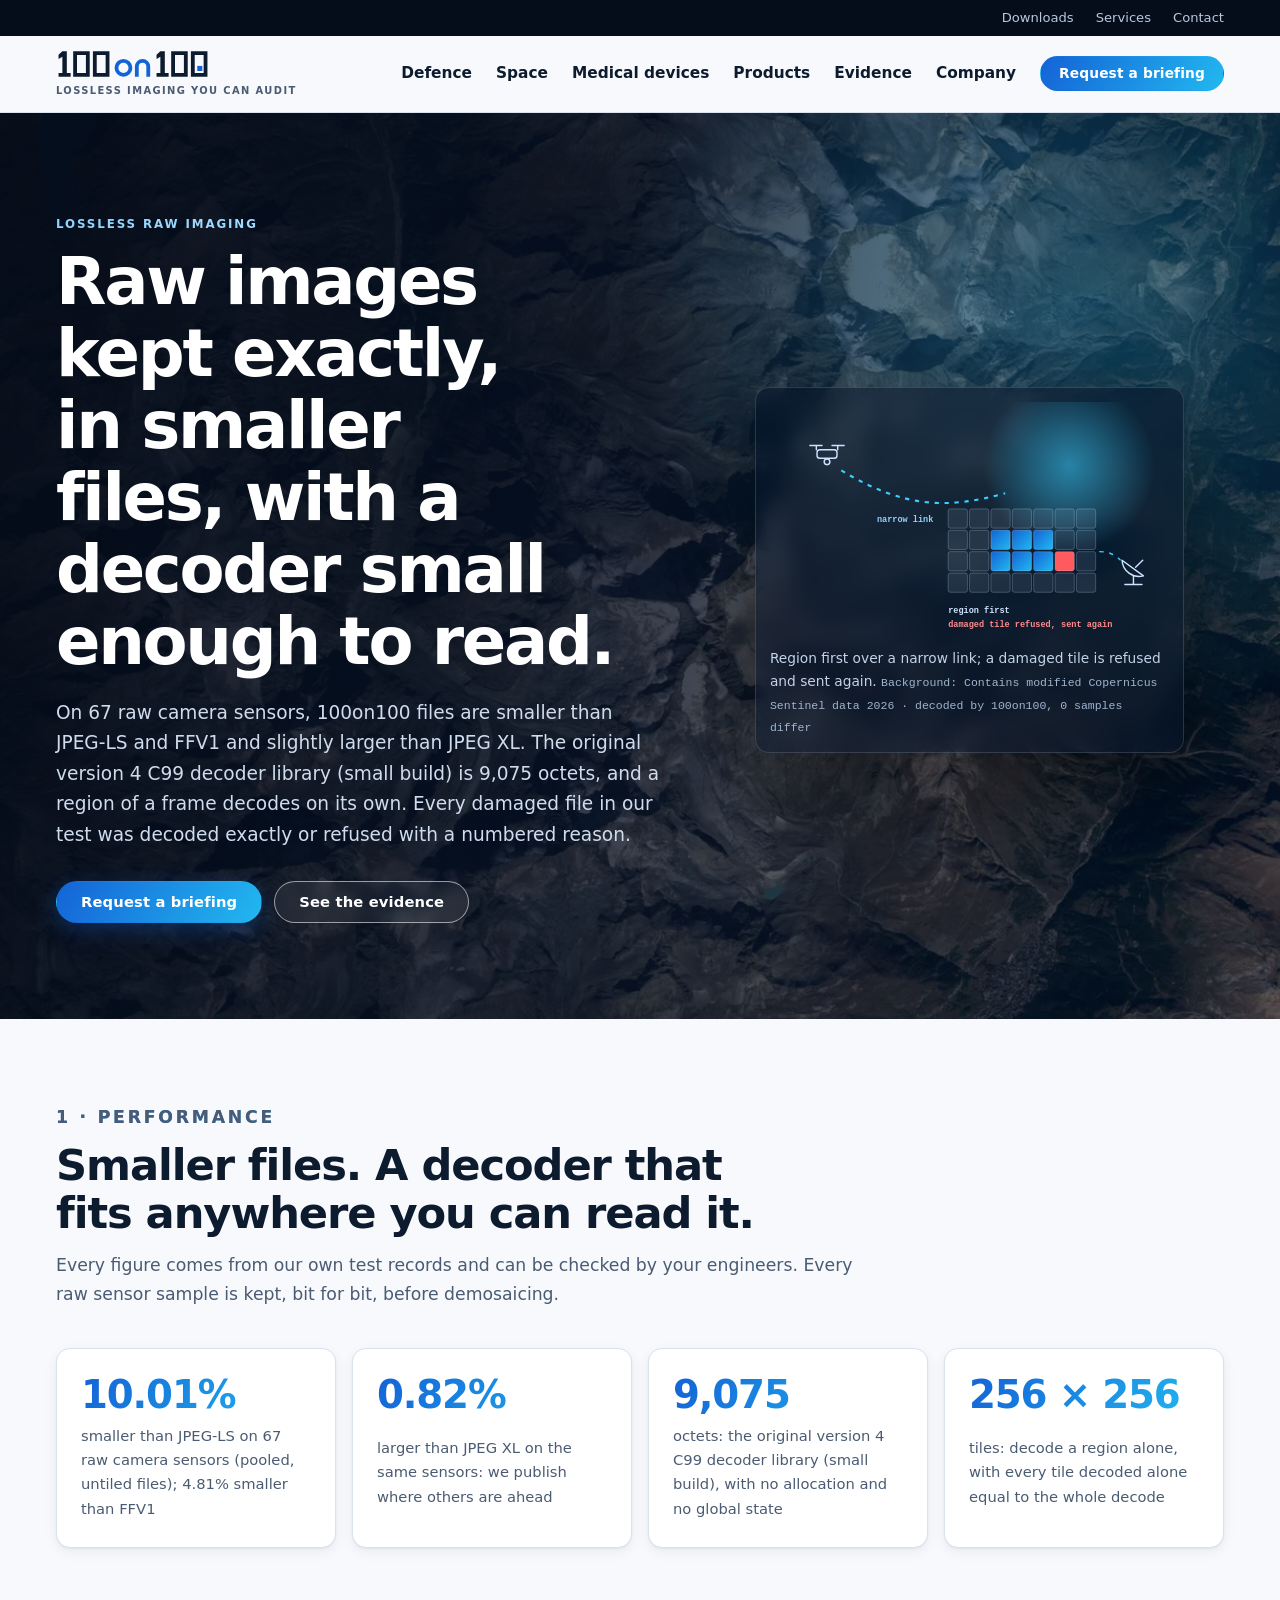
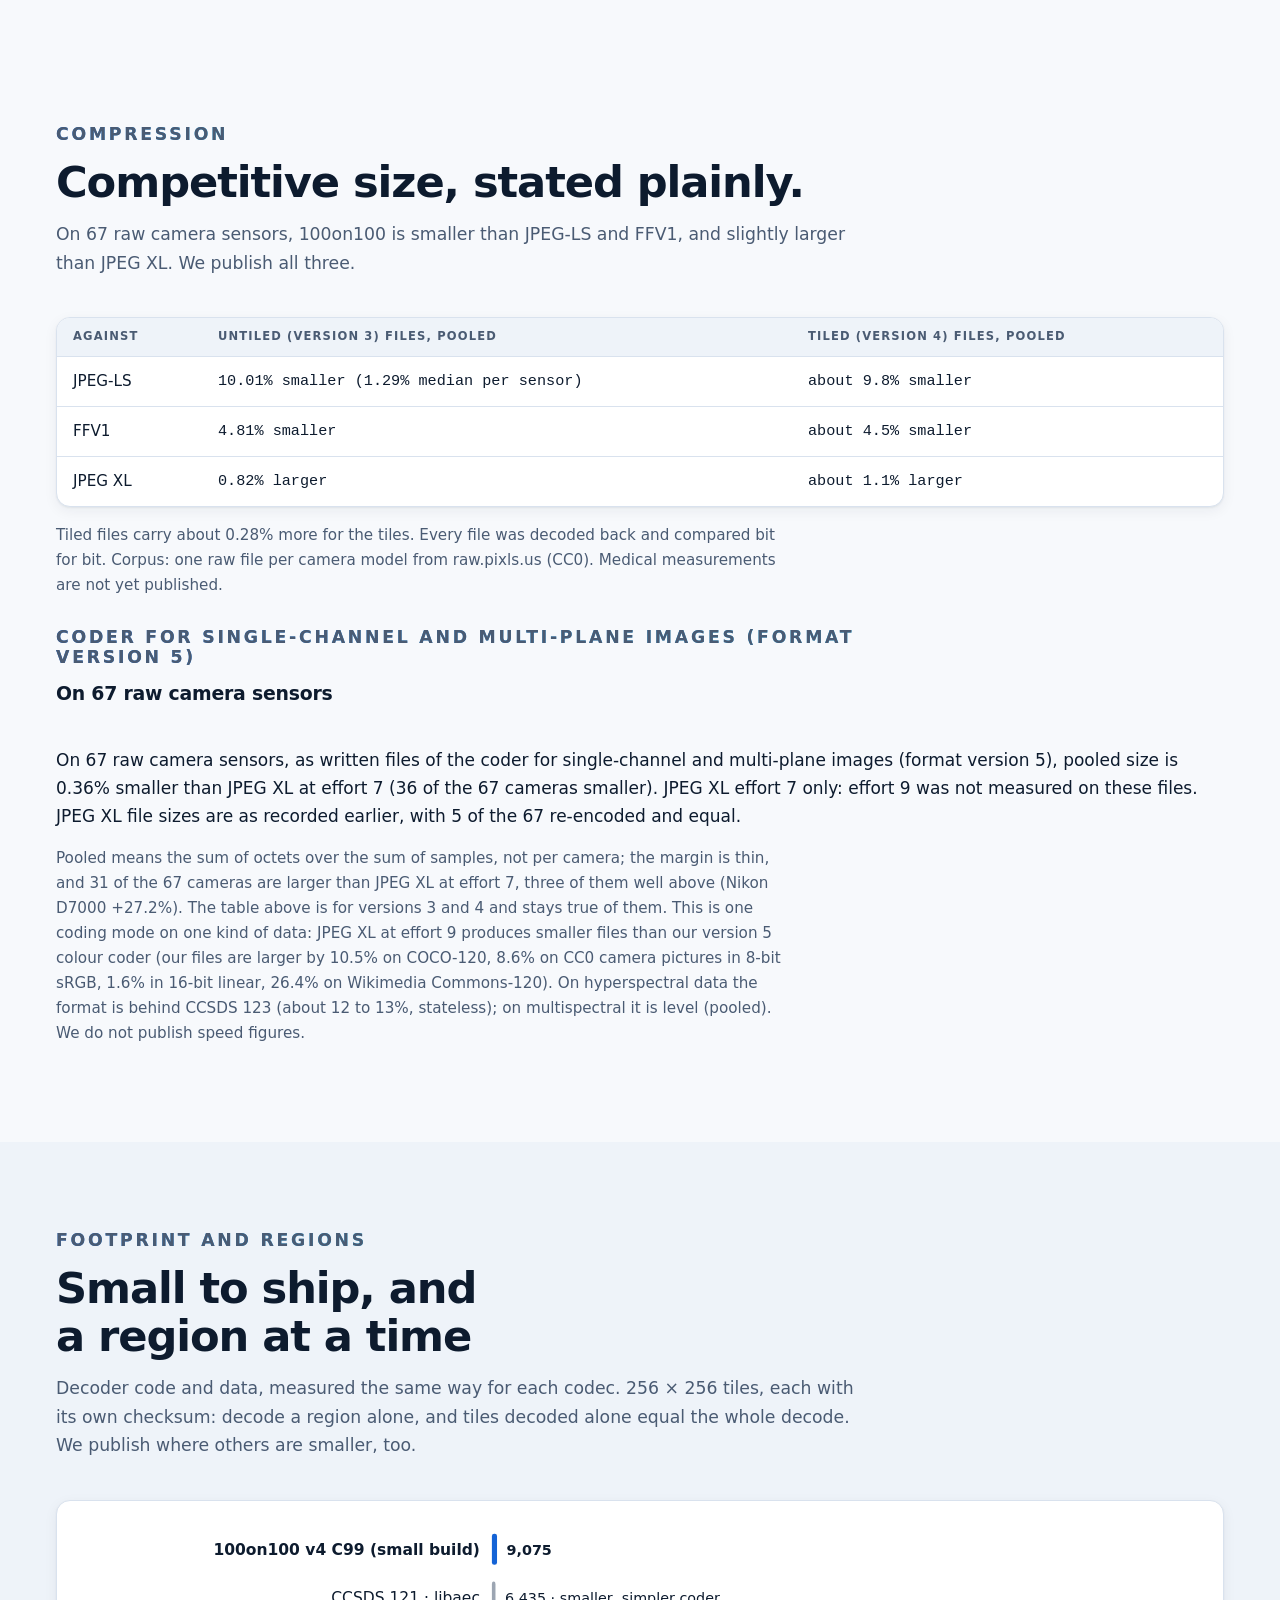
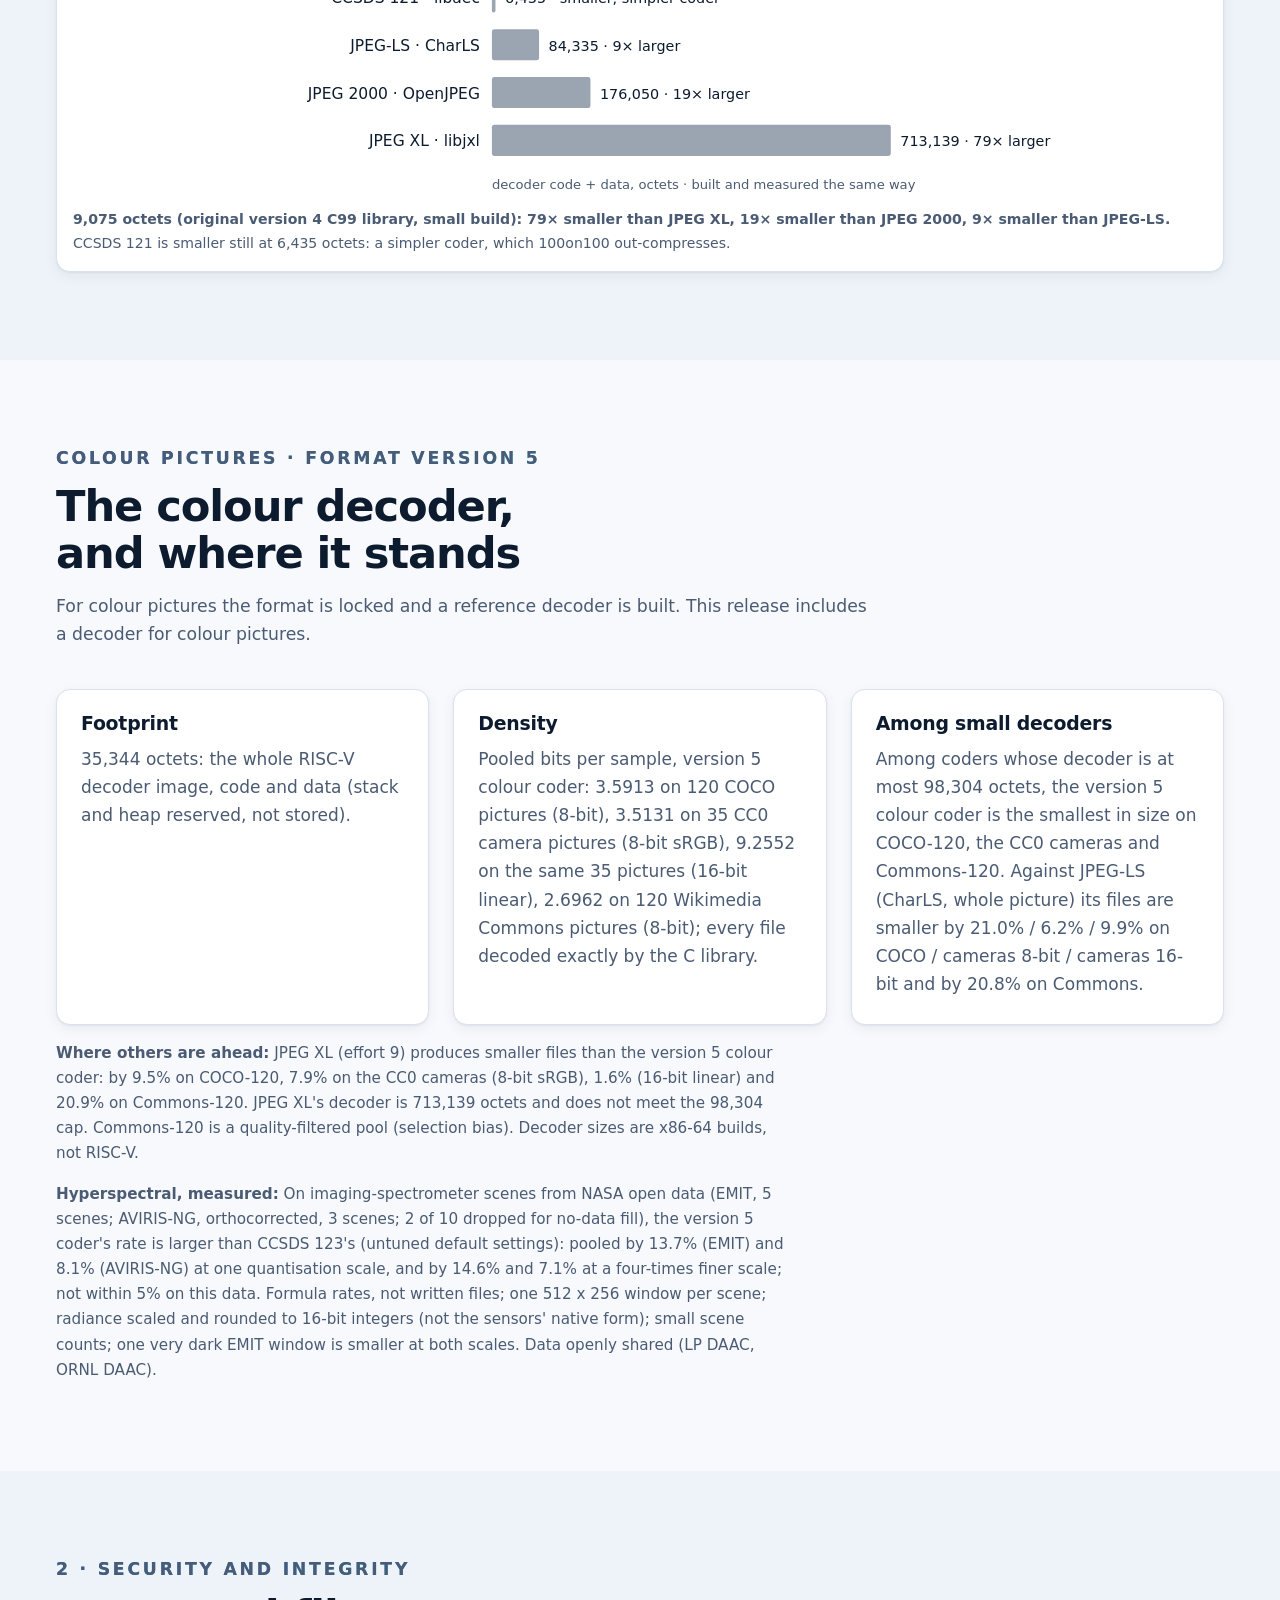
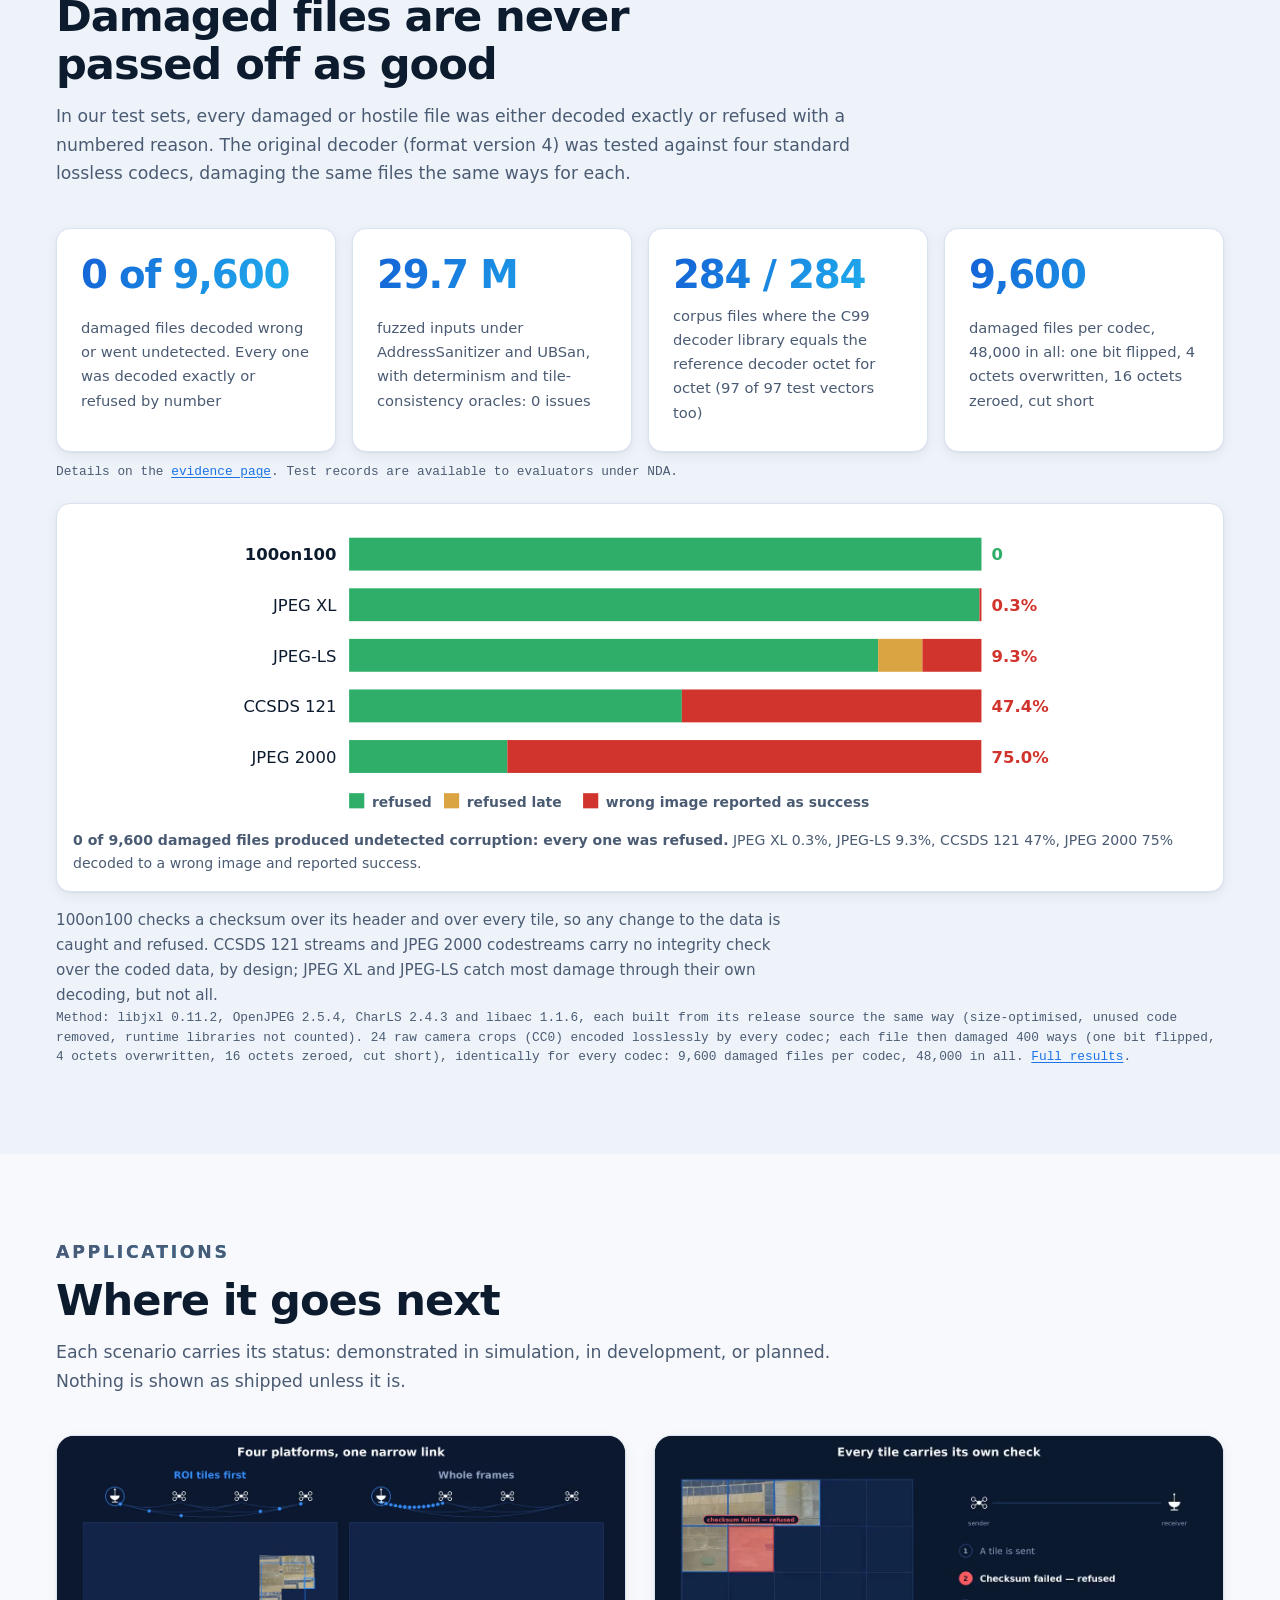
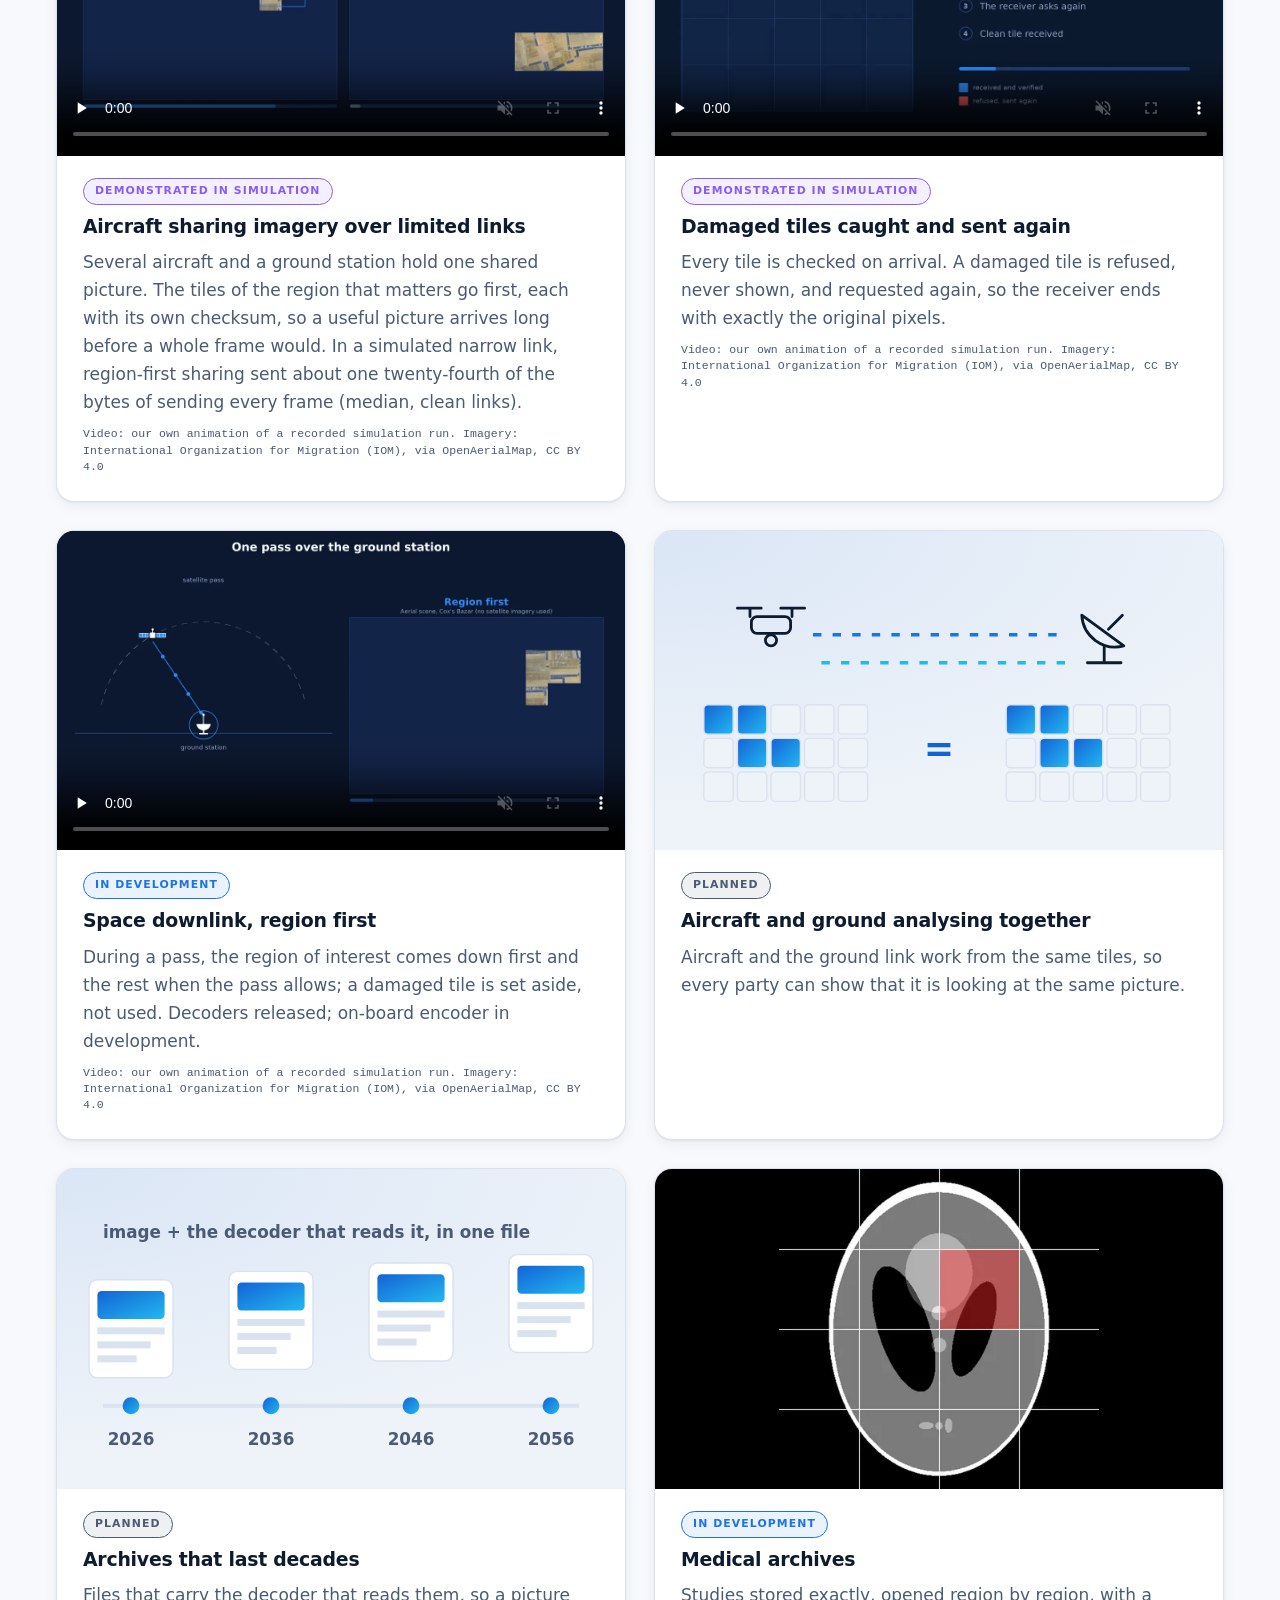
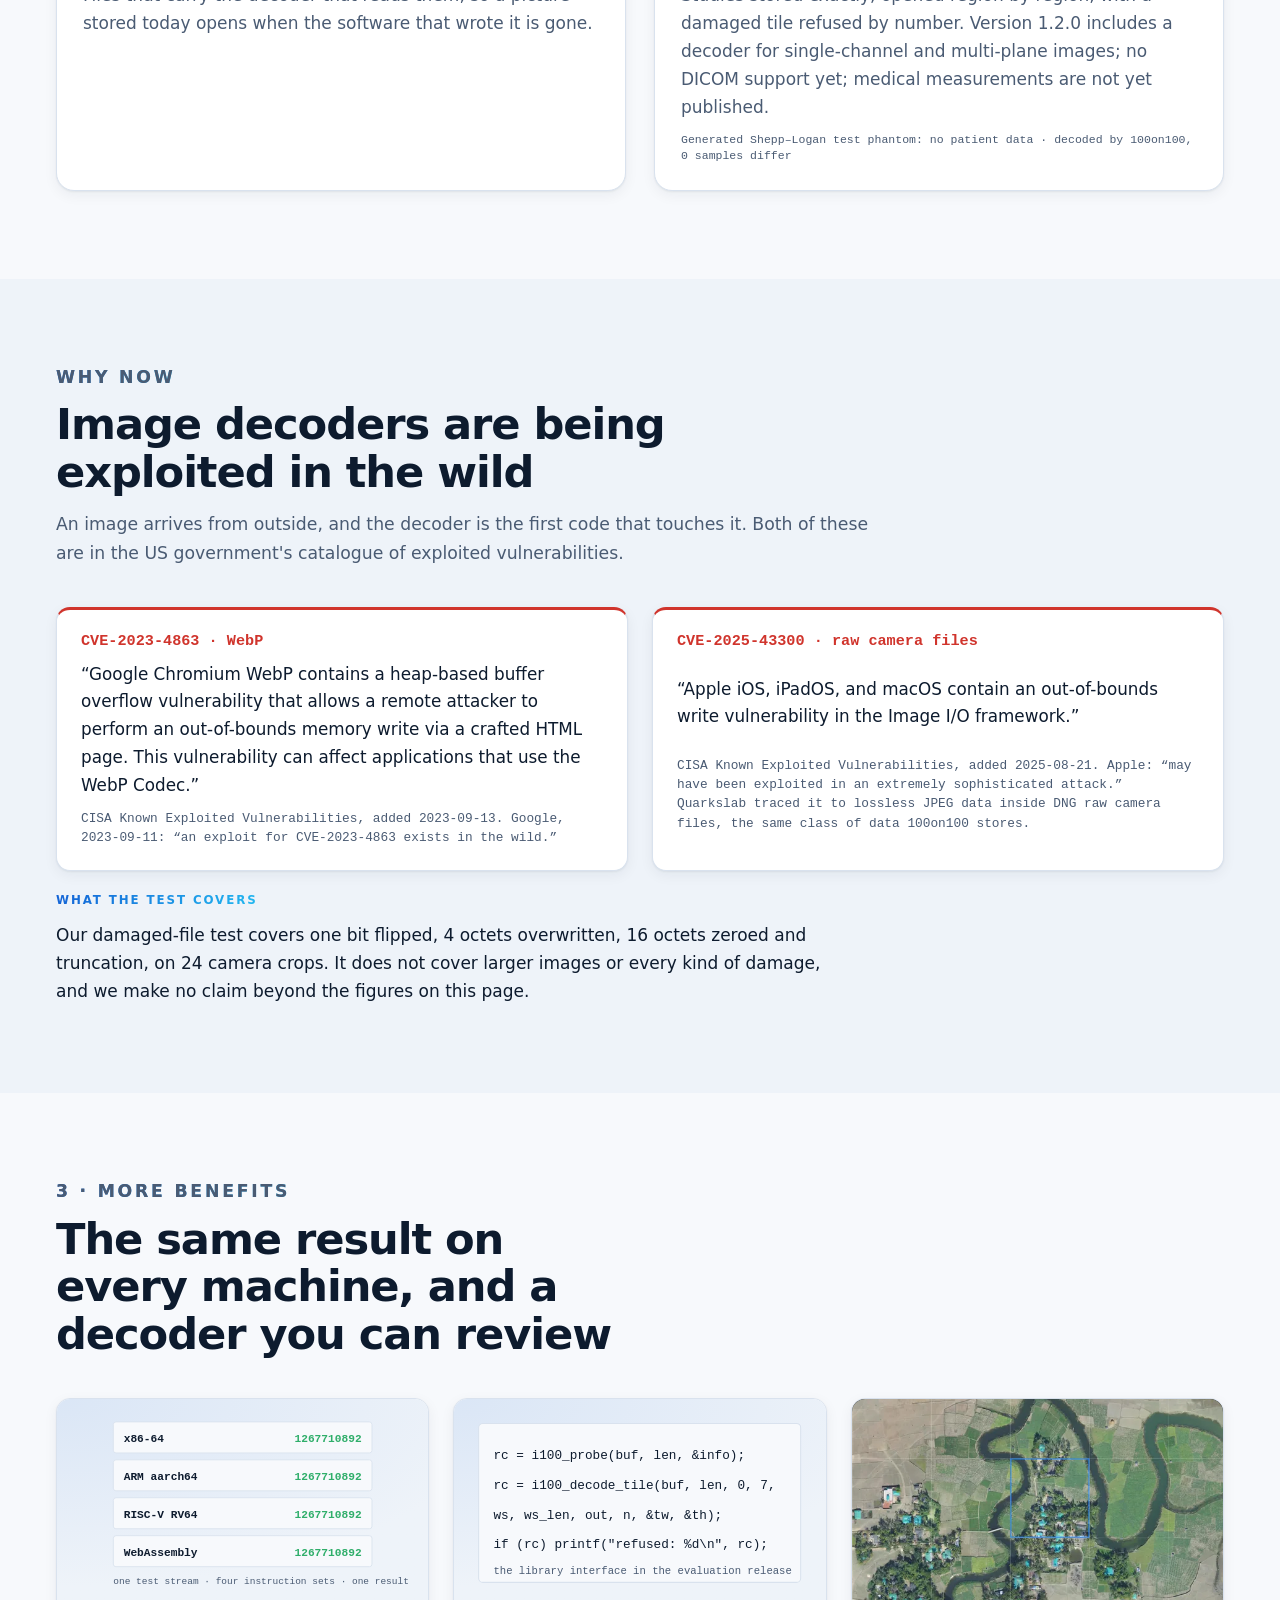
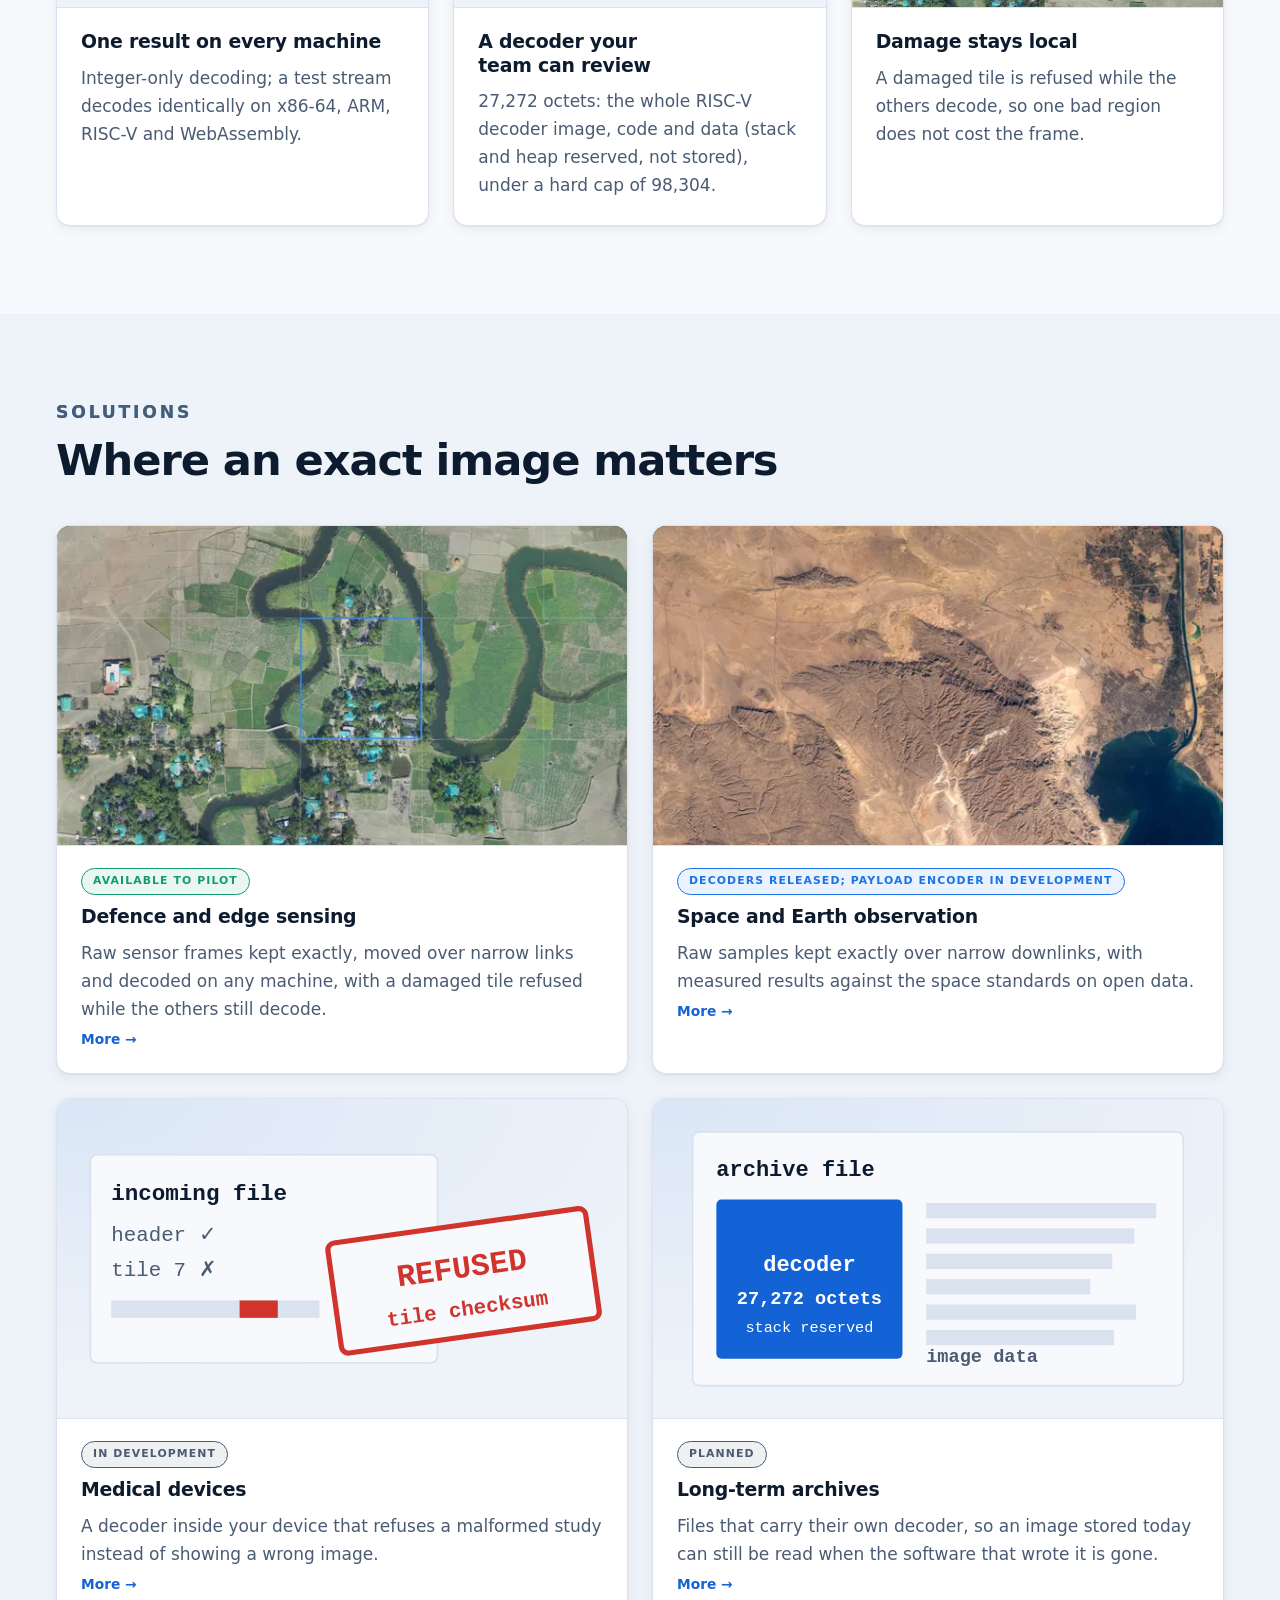
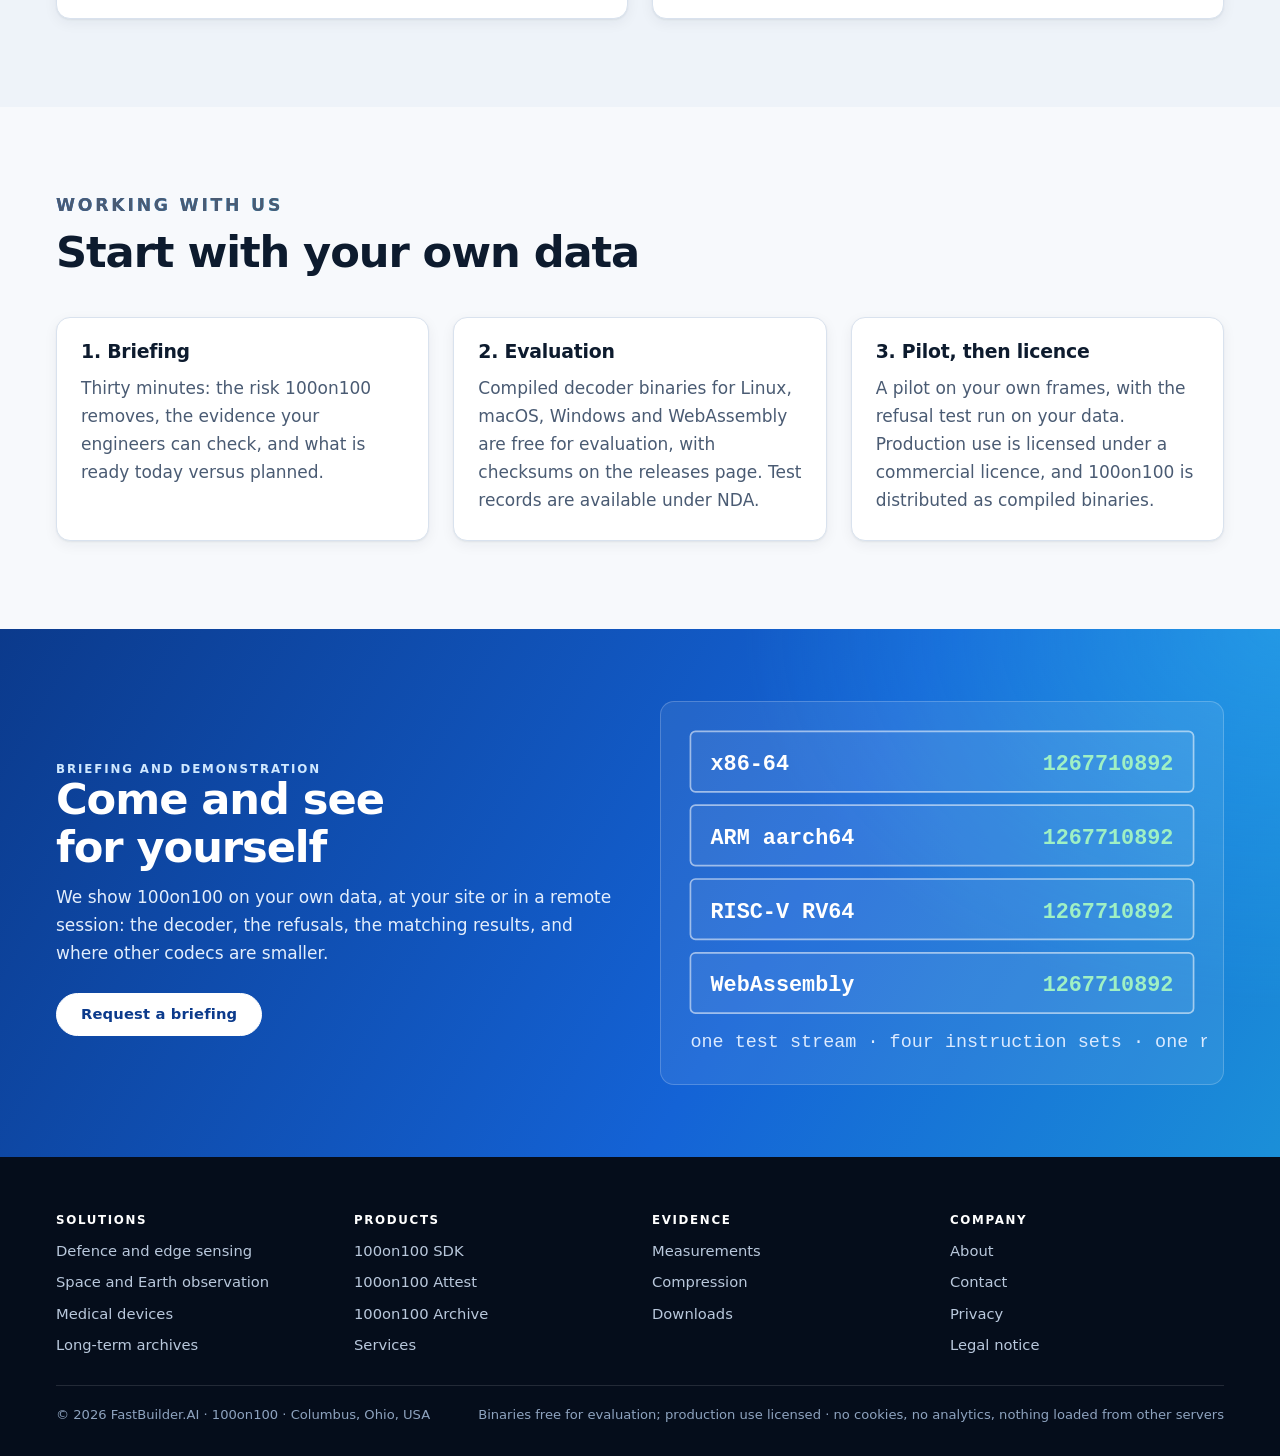
==== commit 5dcd538a: "Site: approved simulation figure (about one twenty-fourth of the bytes, simulated) on the swarm scen" ====
--- a/index.html
+++ b/index.html
@@ -107,7 +107,7 @@
 
 <section aria-labelledby="apps-home"><div class="wrap">
   <div class="head"><p class="label">Applications</p><h2 id="apps-home">Where it goes next</h2><p>Each scenario carries its status: demonstrated in simulation, in development, or planned. Nothing is shown as shipped unless it is.</p></div>
-  <div class="apps"><article class="app"><div class="media vid"><video controls muted playsinline preload="none" poster="video/swarm-share-poster.webp" width="1280" height="720" aria-label="Animation: aircraft share region tiles first over a narrow link"><source src="video/swarm-share.webm" type="video/webm"><source src="video/swarm-share.mp4" type="video/mp4"><track kind="captions" src="video/swarm-share.vtt" srclang="en" label="English" default></video></div><div class="body"><span class="state sim">Demonstrated in simulation</span><h3>Aircraft sharing imagery over limited links</h3><p>Several aircraft and a ground station hold one shared picture. The tiles of the region that matters go first, each with its own checksum, so a useful picture arrives long before a whole frame would.</p><p class="credit">Video: our own animation of a recorded simulation run. Imagery: International Organization for Migration (IOM), via OpenAerialMap, CC BY 4.0</p></div></article><article class="app"><div class="media vid"><video controls muted playsinline preload="none" poster="video/self-correct-poster.webp" width="1280" height="720" aria-label="Animation: a damaged tile is refused and requested again"><source src="video/self-correct.webm" type="video/webm"><source src="video/self-correct.mp4" type="video/mp4"><track kind="captions" src="video/self-correct.vtt" srclang="en" label="English" default></video></div><div class="body"><span class="state sim">Demonstrated in simulation</span><h3>Damaged tiles caught and sent again</h3><p>Every tile is checked on arrival. A damaged tile is refused, never shown, and requested again, so the receiver ends with exactly the original pixels.</p><p class="credit">Video: our own animation of a recorded simulation run. Imagery: International Organization for Migration (IOM), via OpenAerialMap, CC BY 4.0</p></div></article><article class="app"><div class="media vid"><video controls muted playsinline preload="none" poster="video/downlink-poster.webp" width="1280" height="720" aria-label="Animation: a satellite pass sends the region first, then the rest"><source src="video/downlink.webm" type="video/webm"><source src="video/downlink.mp4" type="video/mp4"><track kind="captions" src="video/downlink.vtt" srclang="en" label="English" default></video></div><div class="body"><span class="state prog">In development</span><h3>Space downlink, region first</h3><p>During a pass, the region of interest comes down first and the rest when the pass allows; a damaged tile is set aside, not used. Decoders released; on-board encoder in development.</p><p class="credit">Video: our own animation of a recorded simulation run. Imagery: International Organization for Migration (IOM), via OpenAerialMap, CC BY 4.0</p></div></article><article class="app"><div class="media svg"><svg viewBox="0 0 380 200" role="img" aria-label="An aircraft and a ground station assemble the same tiles and hold the same picture" xmlns="http://www.w3.org/2000/svg" preserveAspectRatio="xMidYMid meet"><g class="drift"><path d="M46 41h17M77 41h17M55 41v6M85 41v6" style="fill:none;stroke:var(--ink);stroke-width:2;stroke-linecap:round;stroke-linejoin:round"/><rect x="56" y="47" width="28" height="12" rx="4" style="fill:none;stroke:var(--ink);stroke-width:2;stroke-linecap:round;stroke-linejoin:round"/><circle cx="70" cy="64" r="4" style="fill:none;stroke:var(--ink);stroke-width:2;stroke-linecap:round;stroke-linejoin:round"/></g><path d="M292 46a24 24 0 0 0 30 22z" style="fill:none;stroke:var(--ink);stroke-width:2;stroke-linecap:round;stroke-linejoin:round"/><path d="M311 56l10 -10M308 68v12M296 80h24" style="fill:none;stroke:var(--ink);stroke-width:2;stroke-linecap:round;stroke-linejoin:round"/><path class="flow" d="M100 60H280" style="fill:none;stroke:var(--signal);stroke-width:2.5"/><path class="flow" d="M280 80H100" style="fill:none;stroke:var(--brand-2);stroke-width:2.5"/><rect x="22" y="110" width="21" height="21" rx="3" style="fill:url(#gB);stroke:var(--rule);stroke-width:1"/><rect x="46" y="110" width="21" height="21" rx="3" style="fill:url(#gB);stroke:var(--rule);stroke-width:1"/><rect x="70" y="110" width="21" height="21" rx="3" style="fill:var(--panel);stroke:var(--rule);stroke-width:1"/><rect x="94" y="110" width="21" height="21" rx="3" style="fill:var(--panel);stroke:var(--rule);stroke-width:1"/><rect x="118" y="110" width="21" height="21" rx="3" style="fill:var(--panel);stroke:var(--rule);stroke-width:1"/><rect x="22" y="134" width="21" height="21" rx="3" style="fill:var(--panel);stroke:var(--rule);stroke-width:1"/><rect x="46" y="134" width="21" height="21" rx="3" style="fill:url(#gB);stroke:var(--rule);stroke-width:1"/><rect x="70" y="134" width="21" height="21" rx="3" style="fill:url(#gB);stroke:var(--rule);stroke-width:1"/><rect x="94" y="134" width="21" height="21" rx="3" style="fill:var(--panel);stroke:var(--rule);stroke-width:1"/><rect x="118" y="134" width="21" height="21" rx="3" style="fill:var(--panel);stroke:var(--rule);stroke-width:1"/><rect x="22" y="158" width="21" height="21" rx="3" style="fill:var(--panel);stroke:var(--rule);stroke-width:1"/><rect x="46" y="158" width="21" height="21" rx="3" style="fill:var(--panel);stroke:var(--rule);stroke-width:1"/><rect x="70" y="158" width="21" height="21" rx="3" style="fill:var(--panel);stroke:var(--rule);stroke-width:1"/><rect x="94" y="158" width="21" height="21" rx="3" style="fill:var(--panel);stroke:var(--rule);stroke-width:1"/><rect x="118" y="158" width="21" height="21" rx="3" style="fill:var(--panel);stroke:var(--rule);stroke-width:1"/><rect x="238" y="110" width="21" height="21" rx="3" style="fill:url(#gB);stroke:var(--rule);stroke-width:1"/><rect x="262" y="110" width="21" height="21" rx="3" style="fill:url(#gB);stroke:var(--rule);stroke-width:1"/><rect x="286" y="110" width="21" height="21" rx="3" style="fill:var(--panel);stroke:var(--rule);stroke-width:1"/><rect x="310" y="110" width="21" height="21" rx="3" style="fill:var(--panel);stroke:var(--rule);stroke-width:1"/><rect x="334" y="110" width="21" height="21" rx="3" style="fill:var(--panel);stroke:var(--rule);stroke-width:1"/><rect x="238" y="134" width="21" height="21" rx="3" style="fill:var(--panel);stroke:var(--rule);stroke-width:1"/><rect x="262" y="134" width="21" height="21" rx="3" style="fill:url(#gB);stroke:var(--rule);stroke-width:1"/><rect x="286" y="134" width="21" height="21" rx="3" style="fill:url(#gB);stroke:var(--rule);stroke-width:1"/><rect x="310" y="134" width="21" height="21" rx="3" style="fill:var(--panel);stroke:var(--rule);stroke-width:1"/><rect x="334" y="134" width="21" height="21" rx="3" style="fill:var(--panel);stroke:var(--rule);stroke-width:1"/><rect x="238" y="158" width="21" height="21" rx="3" style="fill:var(--panel);stroke:var(--rule);stroke-width:1"/><rect x="262" y="158" width="21" height="21" rx="3" style="fill:var(--panel);stroke:var(--rule);stroke-width:1"/><rect x="286" y="158" width="21" height="21" rx="3" style="fill:var(--panel);stroke:var(--rule);stroke-width:1"/><rect x="310" y="158" width="21" height="21" rx="3" style="fill:var(--panel);stroke:var(--rule);stroke-width:1"/><rect x="334" y="158" width="21" height="21" rx="3" style="fill:var(--panel);stroke:var(--rule);stroke-width:1"/><text x="190" y="150" style="font:800 26px var(--sans);fill:var(--brand)" text-anchor="middle">=</text></svg></div><div class="body"><span class="state later">Planned</span><h3>Aircraft and ground analysing together</h3><p>Aircraft and the ground link work from the same tiles, so every party can show that it is looking at the same picture.</p></div></article><article class="app"><div class="media svg"><svg viewBox="0 0 380 190" role="img" aria-label="An archive file carrying its own decoder, readable along a timeline of decades" xmlns="http://www.w3.org/2000/svg" preserveAspectRatio="xMidYMid meet"><path d="M20 150H360" style="stroke:var(--rule);stroke-width:3"/><circle cx="40" cy="150" r="6" style="fill:url(#gB)"/><text x="40" y="178" style="font:700 12px var(--sans);fill:var(--ink-soft)" text-anchor="middle">2026</text><rect x="10" y="60" width="60" height="70" rx="6" style="fill:var(--surface);stroke:var(--rule)"/><rect x="16" y="68" width="48" height="20" rx="3" style="fill:url(#gB)"/><rect x="16" y="94" width="48" height="5" style="fill:var(--rule)"/><rect x="16" y="104" width="38" height="5" style="fill:var(--rule)"/><rect x="16" y="114" width="28" height="5" style="fill:var(--rule)"/><circle cx="140" cy="150" r="6" style="fill:url(#gB)"/><text x="140" y="178" style="font:700 12px var(--sans);fill:var(--ink-soft)" text-anchor="middle">2036</text><rect x="110" y="54" width="60" height="70" rx="6" style="fill:var(--surface);stroke:var(--rule)"/><rect x="116" y="62" width="48" height="20" rx="3" style="fill:url(#gB)"/><rect x="116" y="88" width="48" height="5" style="fill:var(--rule)"/><rect x="116" y="98" width="38" height="5" style="fill:var(--rule)"/><rect x="116" y="108" width="28" height="5" style="fill:var(--rule)"/><circle cx="240" cy="150" r="6" style="fill:url(#gB)"/><text x="240" y="178" style="font:700 12px var(--sans);fill:var(--ink-soft)" text-anchor="middle">2046</text><rect x="210" y="48" width="60" height="70" rx="6" style="fill:var(--surface);stroke:var(--rule)"/><rect x="216" y="56" width="48" height="20" rx="3" style="fill:url(#gB)"/><rect x="216" y="82" width="48" height="5" style="fill:var(--rule)"/><rect x="216" y="92" width="38" height="5" style="fill:var(--rule)"/><rect x="216" y="102" width="28" height="5" style="fill:var(--rule)"/><circle cx="340" cy="150" r="6" style="fill:url(#gB)"/><text x="340" y="178" style="font:700 12px var(--sans);fill:var(--ink-soft)" text-anchor="middle">2056</text><rect x="310" y="42" width="60" height="70" rx="6" style="fill:var(--surface);stroke:var(--rule)"/><rect x="316" y="50" width="48" height="20" rx="3" style="fill:url(#gB)"/><rect x="316" y="76" width="48" height="5" style="fill:var(--rule)"/><rect x="316" y="86" width="38" height="5" style="fill:var(--rule)"/><rect x="316" y="96" width="28" height="5" style="fill:var(--rule)"/><text x="20" y="30" style="font:600 12px var(--sans);fill:var(--ink-soft)" text-anchor="start">image + the decoder that reads it, in one file</text></svg></div><div class="body"><span class="state later">Planned</span><h3>Archives that last decades</h3><p>Files that carry the decoder that reads them, so a picture stored today opens when the software that wrote it is gone.</p></div></article><article class="app"><div class="media pic"><img src="img/phantom.webp" srcset="img/phantom-sm.webp 600w, img/phantom.webp 1200w" sizes="(max-width: 900px) 100vw, 600px" alt="A generated CT test phantom in 16 tiles, one tile marked as refused" loading="lazy" decoding="async"></div><div class="body"><span class="state prog">In development</span><h3>Medical archives</h3><p>Studies stored exactly, opened region by region, with a damaged tile refused by number. Version 1.2.0 includes a decoder for single-channel and multi-plane images; no DICOM support yet; medical measurements are not yet published.</p><p class="credit">Generated Shepp–Logan test phantom: no patient data · decoded by 100on100, 0 samples differ</p></div></article></div>
+  <div class="apps"><article class="app"><div class="media vid"><video controls muted playsinline preload="none" poster="video/swarm-share-poster.webp" width="1280" height="720" aria-label="Animation: aircraft share region tiles first over a narrow link"><source src="video/swarm-share.webm" type="video/webm"><source src="video/swarm-share.mp4" type="video/mp4"><track kind="captions" src="video/swarm-share.vtt" srclang="en" label="English" default></video></div><div class="body"><span class="state sim">Demonstrated in simulation</span><h3>Aircraft sharing imagery over limited links</h3><p>Several aircraft and a ground station hold one shared picture. The tiles of the region that matters go first, each with its own checksum, so a useful picture arrives long before a whole frame would. In a simulated narrow link, region-first sharing sent about one twenty-fourth of the bytes of sending every frame (median, clean links).</p><p class="credit">Video: our own animation of a recorded simulation run. Imagery: International Organization for Migration (IOM), via OpenAerialMap, CC BY 4.0</p></div></article><article class="app"><div class="media vid"><video controls muted playsinline preload="none" poster="video/self-correct-poster.webp" width="1280" height="720" aria-label="Animation: a damaged tile is refused and requested again"><source src="video/self-correct.webm" type="video/webm"><source src="video/self-correct.mp4" type="video/mp4"><track kind="captions" src="video/self-correct.vtt" srclang="en" label="English" default></video></div><div class="body"><span class="state sim">Demonstrated in simulation</span><h3>Damaged tiles caught and sent again</h3><p>Every tile is checked on arrival. A damaged tile is refused, never shown, and requested again, so the receiver ends with exactly the original pixels.</p><p class="credit">Video: our own animation of a recorded simulation run. Imagery: International Organization for Migration (IOM), via OpenAerialMap, CC BY 4.0</p></div></article><article class="app"><div class="media vid"><video controls muted playsinline preload="none" poster="video/downlink-poster.webp" width="1280" height="720" aria-label="Animation: a satellite pass sends the region first, then the rest"><source src="video/downlink.webm" type="video/webm"><source src="video/downlink.mp4" type="video/mp4"><track kind="captions" src="video/downlink.vtt" srclang="en" label="English" default></video></div><div class="body"><span class="state prog">In development</span><h3>Space downlink, region first</h3><p>During a pass, the region of interest comes down first and the rest when the pass allows; a damaged tile is set aside, not used. Decoders released; on-board encoder in development.</p><p class="credit">Video: our own animation of a recorded simulation run. Imagery: International Organization for Migration (IOM), via OpenAerialMap, CC BY 4.0</p></div></article><article class="app"><div class="media svg"><svg viewBox="0 0 380 200" role="img" aria-label="An aircraft and a ground station assemble the same tiles and hold the same picture" xmlns="http://www.w3.org/2000/svg" preserveAspectRatio="xMidYMid meet"><g class="drift"><path d="M46 41h17M77 41h17M55 41v6M85 41v6" style="fill:none;stroke:var(--ink);stroke-width:2;stroke-linecap:round;stroke-linejoin:round"/><rect x="56" y="47" width="28" height="12" rx="4" style="fill:none;stroke:var(--ink);stroke-width:2;stroke-linecap:round;stroke-linejoin:round"/><circle cx="70" cy="64" r="4" style="fill:none;stroke:var(--ink);stroke-width:2;stroke-linecap:round;stroke-linejoin:round"/></g><path d="M292 46a24 24 0 0 0 30 22z" style="fill:none;stroke:var(--ink);stroke-width:2;stroke-linecap:round;stroke-linejoin:round"/><path d="M311 56l10 -10M308 68v12M296 80h24" style="fill:none;stroke:var(--ink);stroke-width:2;stroke-linecap:round;stroke-linejoin:round"/><path class="flow" d="M100 60H280" style="fill:none;stroke:var(--signal);stroke-width:2.5"/><path class="flow" d="M280 80H100" style="fill:none;stroke:var(--brand-2);stroke-width:2.5"/><rect x="22" y="110" width="21" height="21" rx="3" style="fill:url(#gB);stroke:var(--rule);stroke-width:1"/><rect x="46" y="110" width="21" height="21" rx="3" style="fill:url(#gB);stroke:var(--rule);stroke-width:1"/><rect x="70" y="110" width="21" height="21" rx="3" style="fill:var(--panel);stroke:var(--rule);stroke-width:1"/><rect x="94" y="110" width="21" height="21" rx="3" style="fill:var(--panel);stroke:var(--rule);stroke-width:1"/><rect x="118" y="110" width="21" height="21" rx="3" style="fill:var(--panel);stroke:var(--rule);stroke-width:1"/><rect x="22" y="134" width="21" height="21" rx="3" style="fill:var(--panel);stroke:var(--rule);stroke-width:1"/><rect x="46" y="134" width="21" height="21" rx="3" style="fill:url(#gB);stroke:var(--rule);stroke-width:1"/><rect x="70" y="134" width="21" height="21" rx="3" style="fill:url(#gB);stroke:var(--rule);stroke-width:1"/><rect x="94" y="134" width="21" height="21" rx="3" style="fill:var(--panel);stroke:var(--rule);stroke-width:1"/><rect x="118" y="134" width="21" height="21" rx="3" style="fill:var(--panel);stroke:var(--rule);stroke-width:1"/><rect x="22" y="158" width="21" height="21" rx="3" style="fill:var(--panel);stroke:var(--rule);stroke-width:1"/><rect x="46" y="158" width="21" height="21" rx="3" style="fill:var(--panel);stroke:var(--rule);stroke-width:1"/><rect x="70" y="158" width="21" height="21" rx="3" style="fill:var(--panel);stroke:var(--rule);stroke-width:1"/><rect x="94" y="158" width="21" height="21" rx="3" style="fill:var(--panel);stroke:var(--rule);stroke-width:1"/><rect x="118" y="158" width="21" height="21" rx="3" style="fill:var(--panel);stroke:var(--rule);stroke-width:1"/><rect x="238" y="110" width="21" height="21" rx="3" style="fill:url(#gB);stroke:var(--rule);stroke-width:1"/><rect x="262" y="110" width="21" height="21" rx="3" style="fill:url(#gB);stroke:var(--rule);stroke-width:1"/><rect x="286" y="110" width="21" height="21" rx="3" style="fill:var(--panel);stroke:var(--rule);stroke-width:1"/><rect x="310" y="110" width="21" height="21" rx="3" style="fill:var(--panel);stroke:var(--rule);stroke-width:1"/><rect x="334" y="110" width="21" height="21" rx="3" style="fill:var(--panel);stroke:var(--rule);stroke-width:1"/><rect x="238" y="134" width="21" height="21" rx="3" style="fill:var(--panel);stroke:var(--rule);stroke-width:1"/><rect x="262" y="134" width="21" height="21" rx="3" style="fill:url(#gB);stroke:var(--rule);stroke-width:1"/><rect x="286" y="134" width="21" height="21" rx="3" style="fill:url(#gB);stroke:var(--rule);stroke-width:1"/><rect x="310" y="134" width="21" height="21" rx="3" style="fill:var(--panel);stroke:var(--rule);stroke-width:1"/><rect x="334" y="134" width="21" height="21" rx="3" style="fill:var(--panel);stroke:var(--rule);stroke-width:1"/><rect x="238" y="158" width="21" height="21" rx="3" style="fill:var(--panel);stroke:var(--rule);stroke-width:1"/><rect x="262" y="158" width="21" height="21" rx="3" style="fill:var(--panel);stroke:var(--rule);stroke-width:1"/><rect x="286" y="158" width="21" height="21" rx="3" style="fill:var(--panel);stroke:var(--rule);stroke-width:1"/><rect x="310" y="158" width="21" height="21" rx="3" style="fill:var(--panel);stroke:var(--rule);stroke-width:1"/><rect x="334" y="158" width="21" height="21" rx="3" style="fill:var(--panel);stroke:var(--rule);stroke-width:1"/><text x="190" y="150" style="font:800 26px var(--sans);fill:var(--brand)" text-anchor="middle">=</text></svg></div><div class="body"><span class="state later">Planned</span><h3>Aircraft and ground analysing together</h3><p>Aircraft and the ground link work from the same tiles, so every party can show that it is looking at the same picture.</p></div></article><article class="app"><div class="media svg"><svg viewBox="0 0 380 190" role="img" aria-label="An archive file carrying its own decoder, readable along a timeline of decades" xmlns="http://www.w3.org/2000/svg" preserveAspectRatio="xMidYMid meet"><path d="M20 150H360" style="stroke:var(--rule);stroke-width:3"/><circle cx="40" cy="150" r="6" style="fill:url(#gB)"/><text x="40" y="178" style="font:700 12px var(--sans);fill:var(--ink-soft)" text-anchor="middle">2026</text><rect x="10" y="60" width="60" height="70" rx="6" style="fill:var(--surface);stroke:var(--rule)"/><rect x="16" y="68" width="48" height="20" rx="3" style="fill:url(#gB)"/><rect x="16" y="94" width="48" height="5" style="fill:var(--rule)"/><rect x="16" y="104" width="38" height="5" style="fill:var(--rule)"/><rect x="16" y="114" width="28" height="5" style="fill:var(--rule)"/><circle cx="140" cy="150" r="6" style="fill:url(#gB)"/><text x="140" y="178" style="font:700 12px var(--sans);fill:var(--ink-soft)" text-anchor="middle">2036</text><rect x="110" y="54" width="60" height="70" rx="6" style="fill:var(--surface);stroke:var(--rule)"/><rect x="116" y="62" width="48" height="20" rx="3" style="fill:url(#gB)"/><rect x="116" y="88" width="48" height="5" style="fill:var(--rule)"/><rect x="116" y="98" width="38" height="5" style="fill:var(--rule)"/><rect x="116" y="108" width="28" height="5" style="fill:var(--rule)"/><circle cx="240" cy="150" r="6" style="fill:url(#gB)"/><text x="240" y="178" style="font:700 12px var(--sans);fill:var(--ink-soft)" text-anchor="middle">2046</text><rect x="210" y="48" width="60" height="70" rx="6" style="fill:var(--surface);stroke:var(--rule)"/><rect x="216" y="56" width="48" height="20" rx="3" style="fill:url(#gB)"/><rect x="216" y="82" width="48" height="5" style="fill:var(--rule)"/><rect x="216" y="92" width="38" height="5" style="fill:var(--rule)"/><rect x="216" y="102" width="28" height="5" style="fill:var(--rule)"/><circle cx="340" cy="150" r="6" style="fill:url(#gB)"/><text x="340" y="178" style="font:700 12px var(--sans);fill:var(--ink-soft)" text-anchor="middle">2056</text><rect x="310" y="42" width="60" height="70" rx="6" style="fill:var(--surface);stroke:var(--rule)"/><rect x="316" y="50" width="48" height="20" rx="3" style="fill:url(#gB)"/><rect x="316" y="76" width="48" height="5" style="fill:var(--rule)"/><rect x="316" y="86" width="38" height="5" style="fill:var(--rule)"/><rect x="316" y="96" width="28" height="5" style="fill:var(--rule)"/><text x="20" y="30" style="font:600 12px var(--sans);fill:var(--ink-soft)" text-anchor="start">image + the decoder that reads it, in one file</text></svg></div><div class="body"><span class="state later">Planned</span><h3>Archives that last decades</h3><p>Files that carry the decoder that reads them, so a picture stored today opens when the software that wrote it is gone.</p></div></article><article class="app"><div class="media pic"><img src="img/phantom.webp" srcset="img/phantom-sm.webp 600w, img/phantom.webp 1200w" sizes="(max-width: 900px) 100vw, 600px" alt="A generated CT test phantom in 16 tiles, one tile marked as refused" loading="lazy" decoding="async"></div><div class="body"><span class="state prog">In development</span><h3>Medical archives</h3><p>Studies stored exactly, opened region by region, with a damaged tile refused by number. Version 1.2.0 includes a decoder for single-channel and multi-plane images; no DICOM support yet; medical measurements are not yet published.</p><p class="credit">Generated Shepp–Logan test phantom: no patient data · decoded by 100on100, 0 samples differ</p></div></article></div>
 </div></section>
 
 <section class="alt" aria-labelledby="why-h"><div class="wrap">
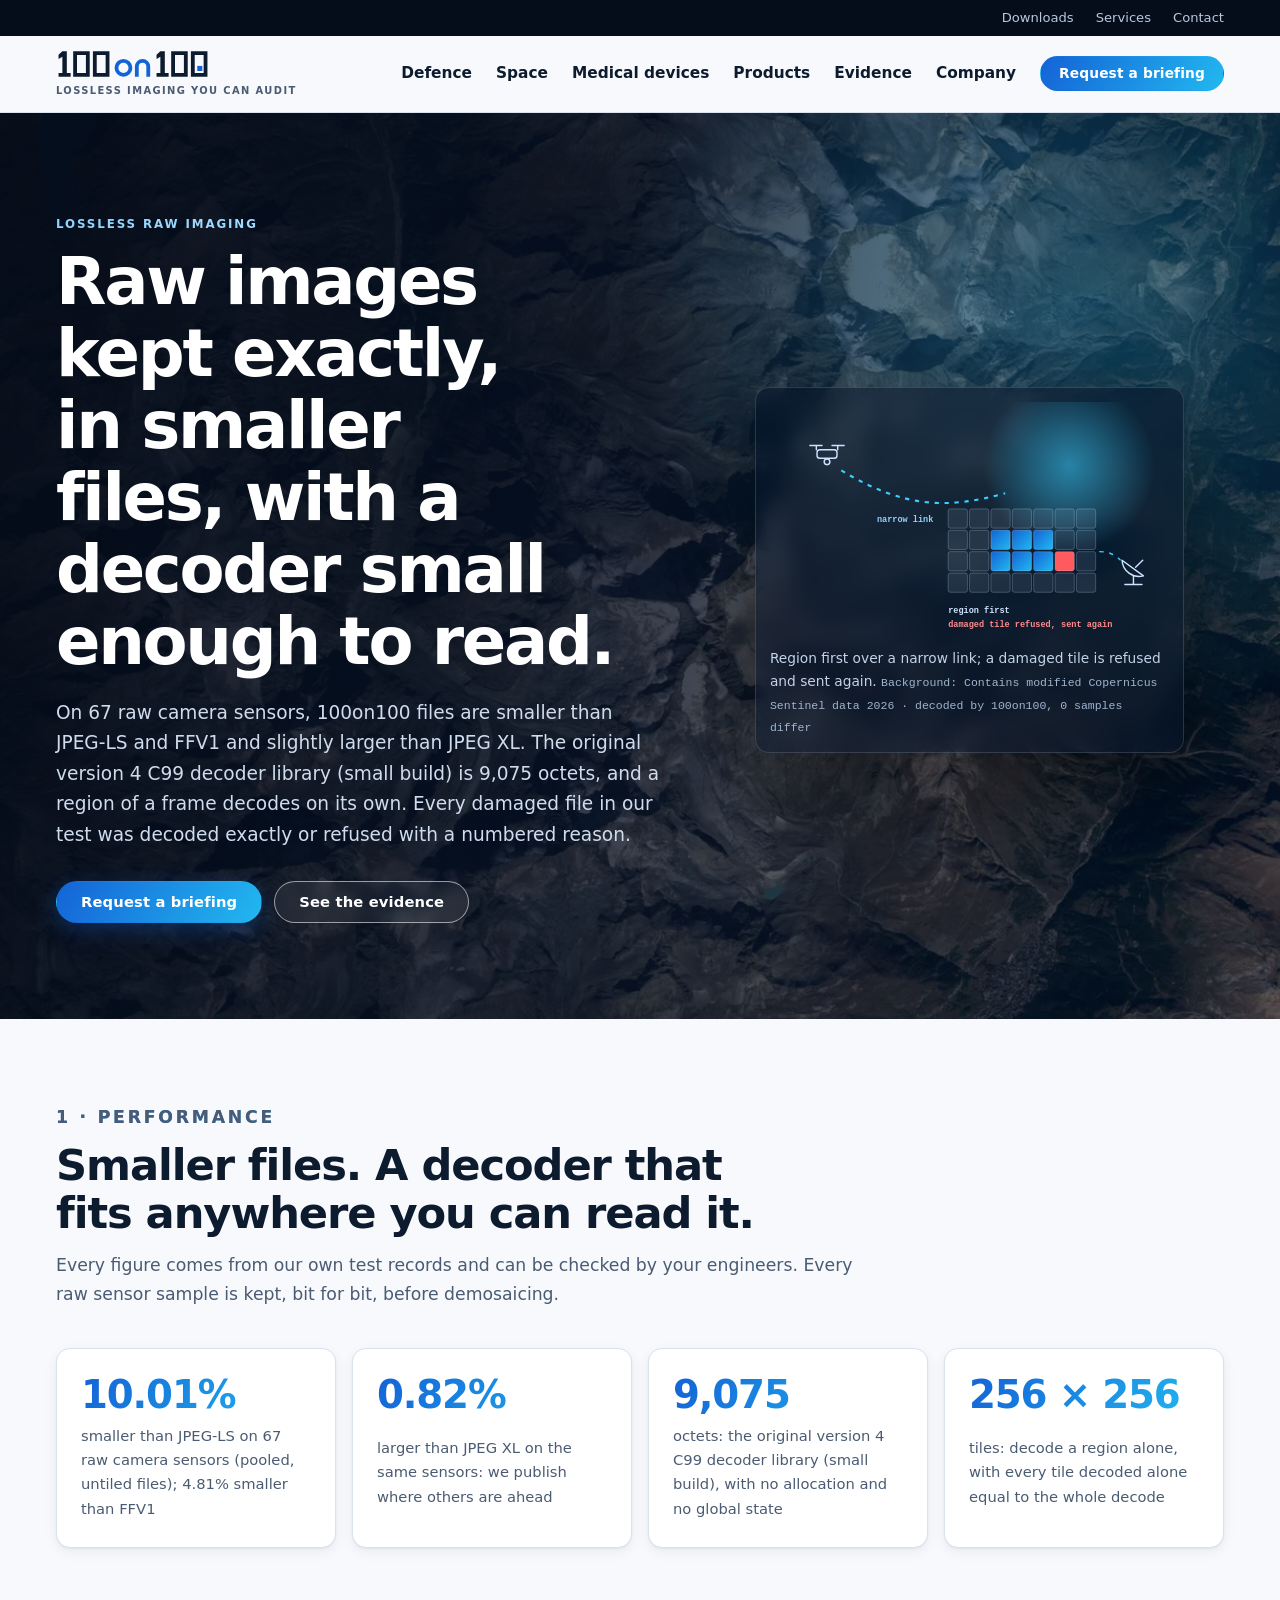
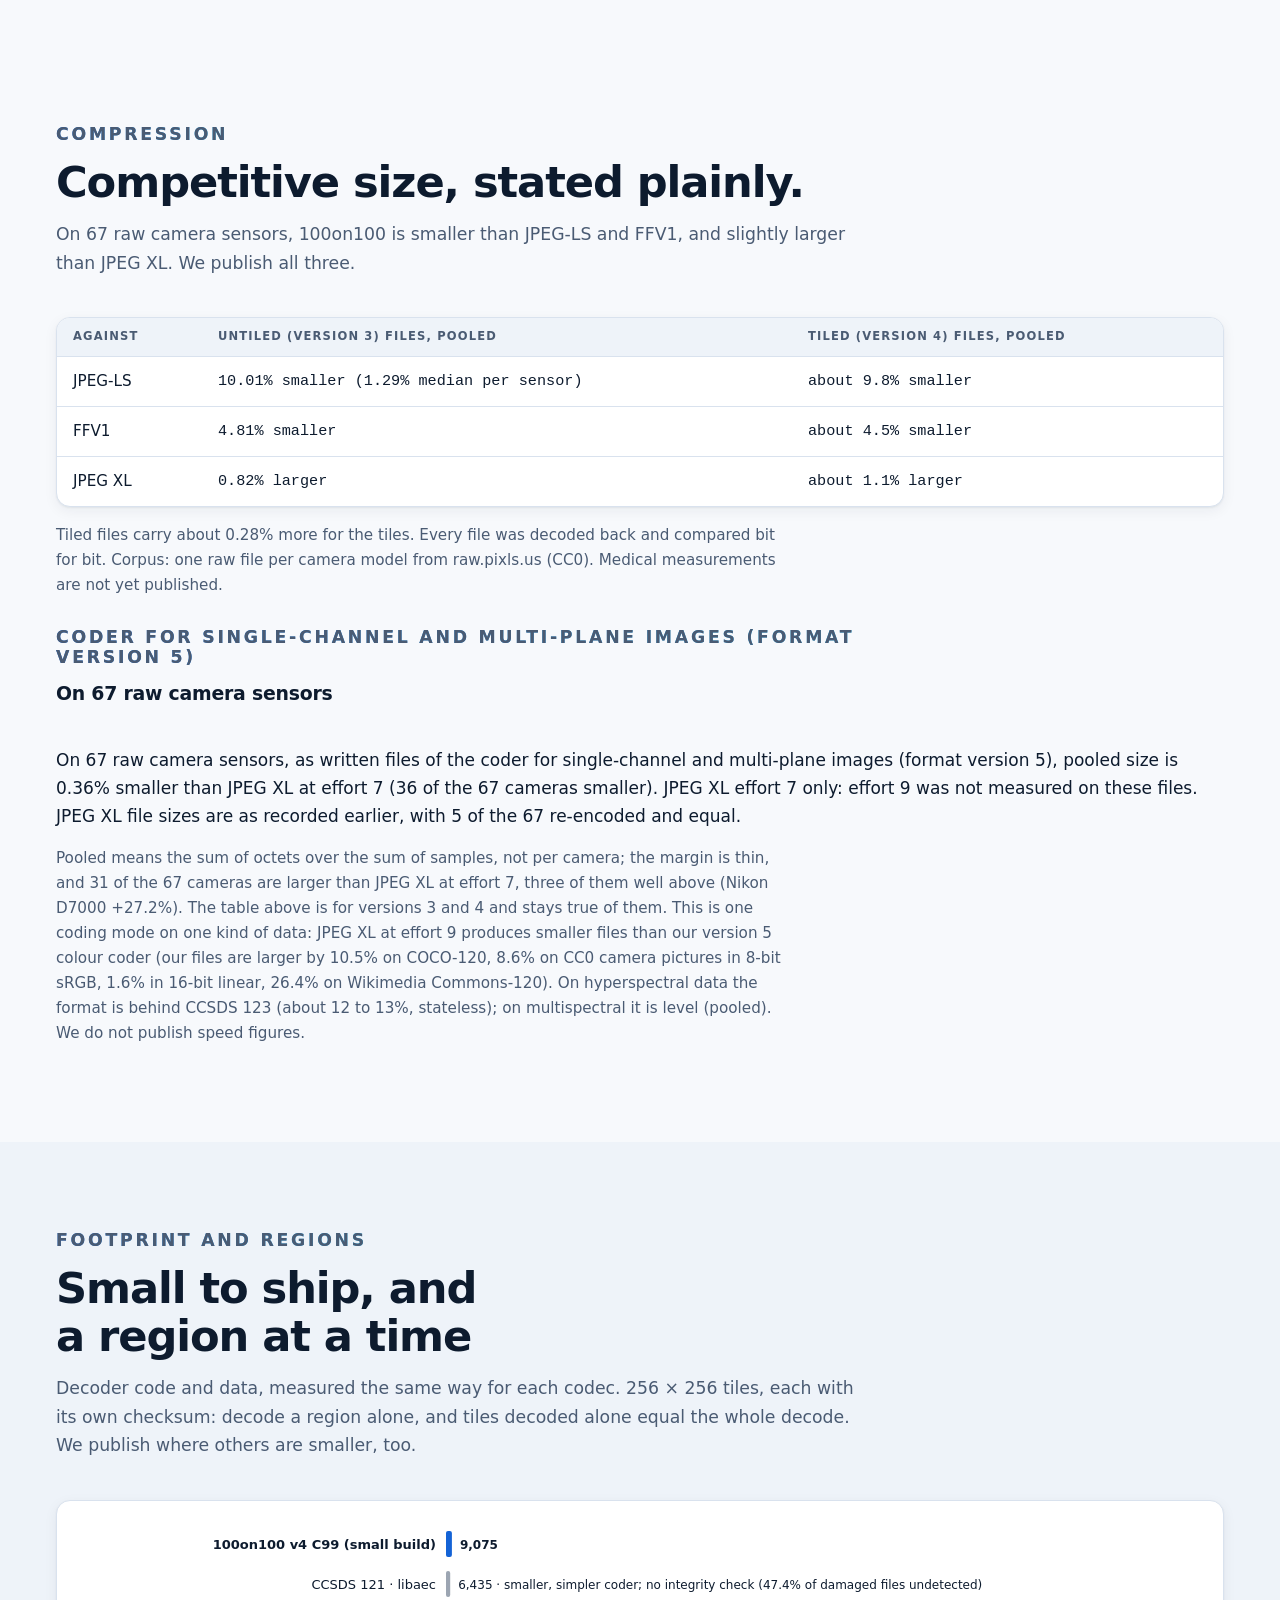
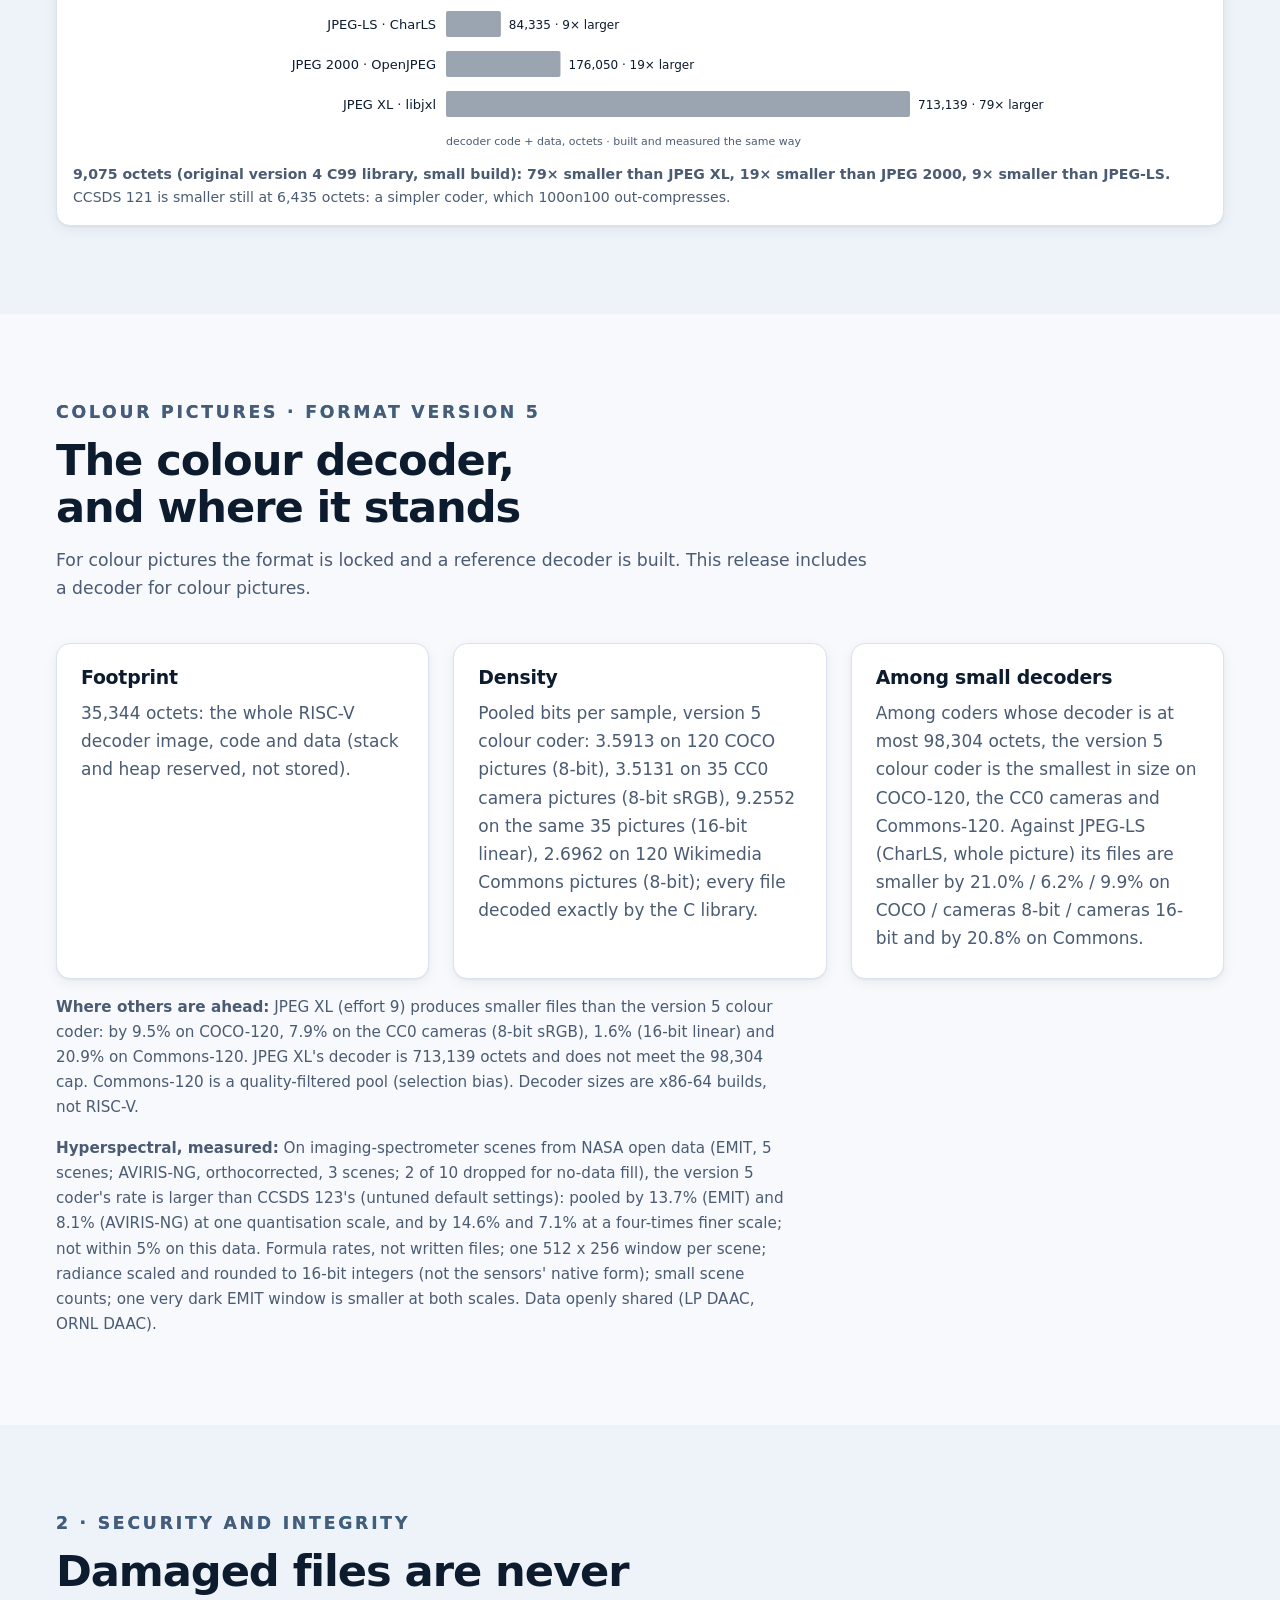
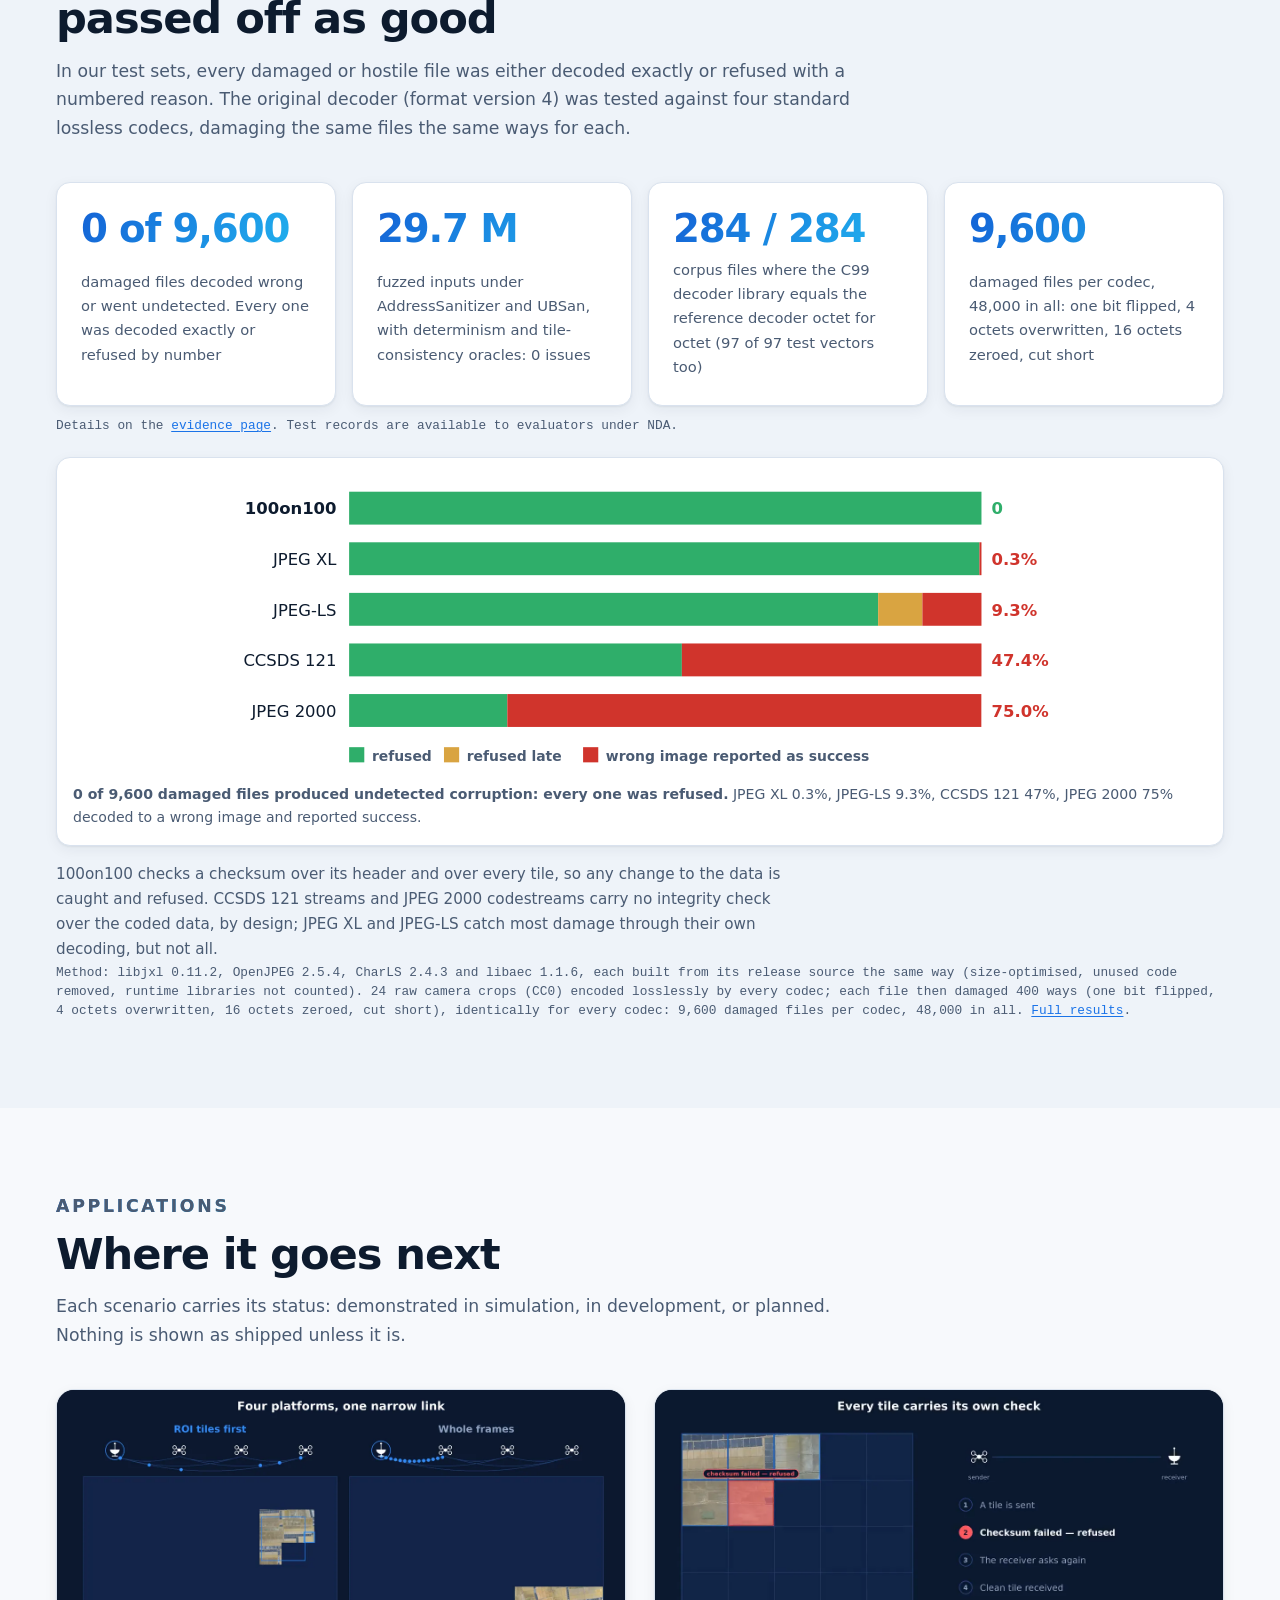
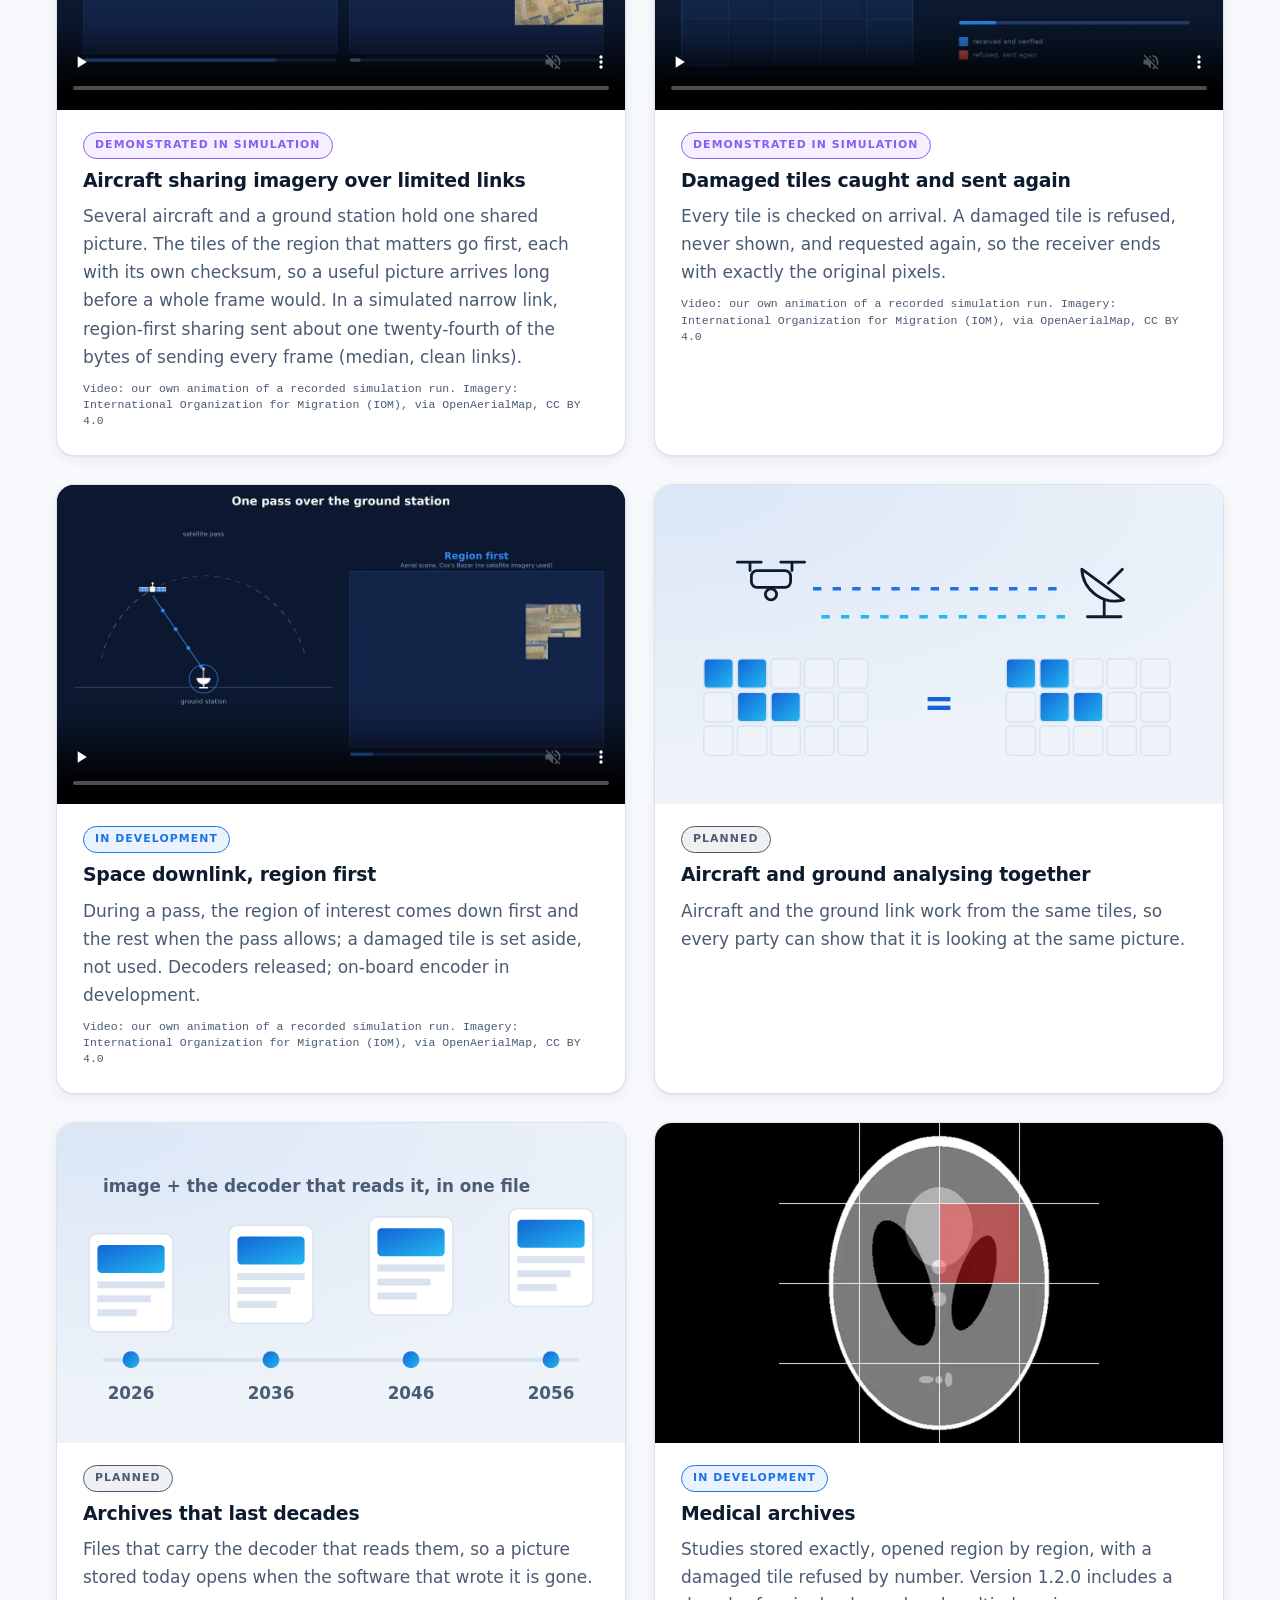
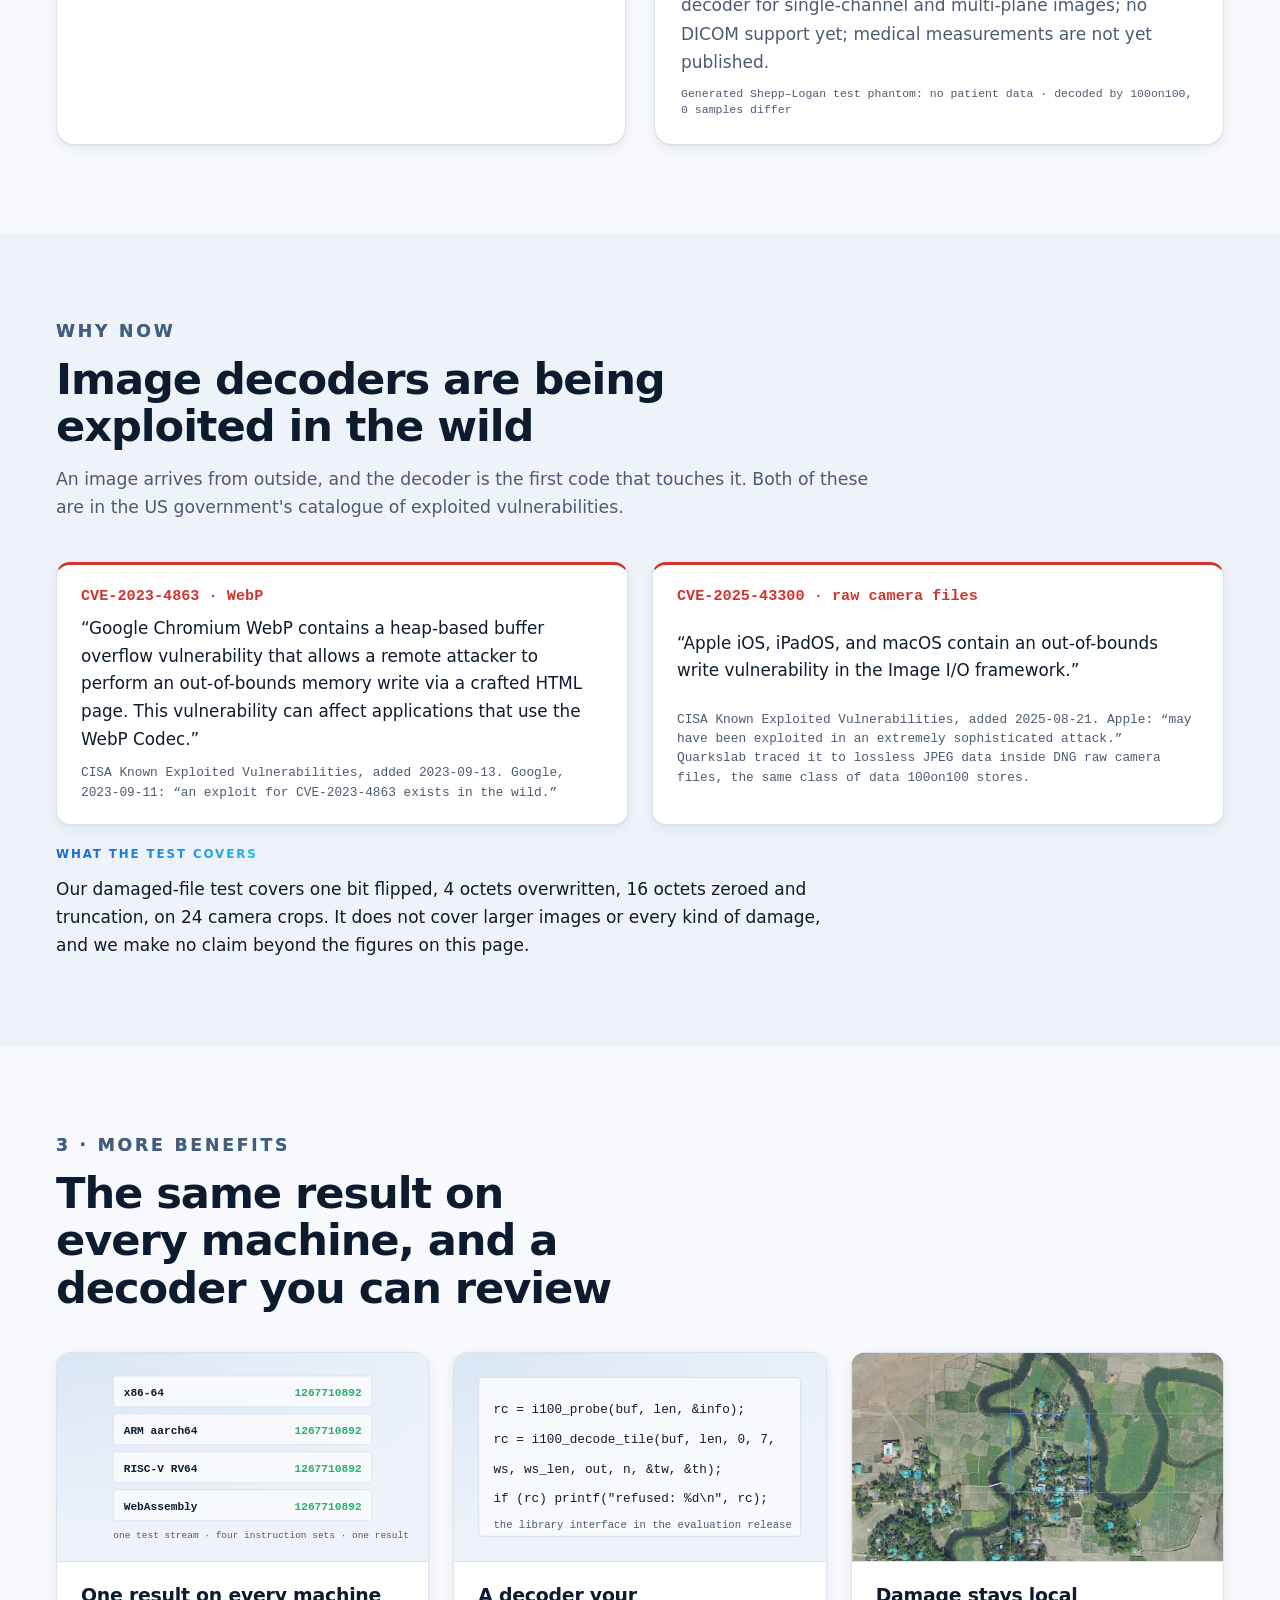
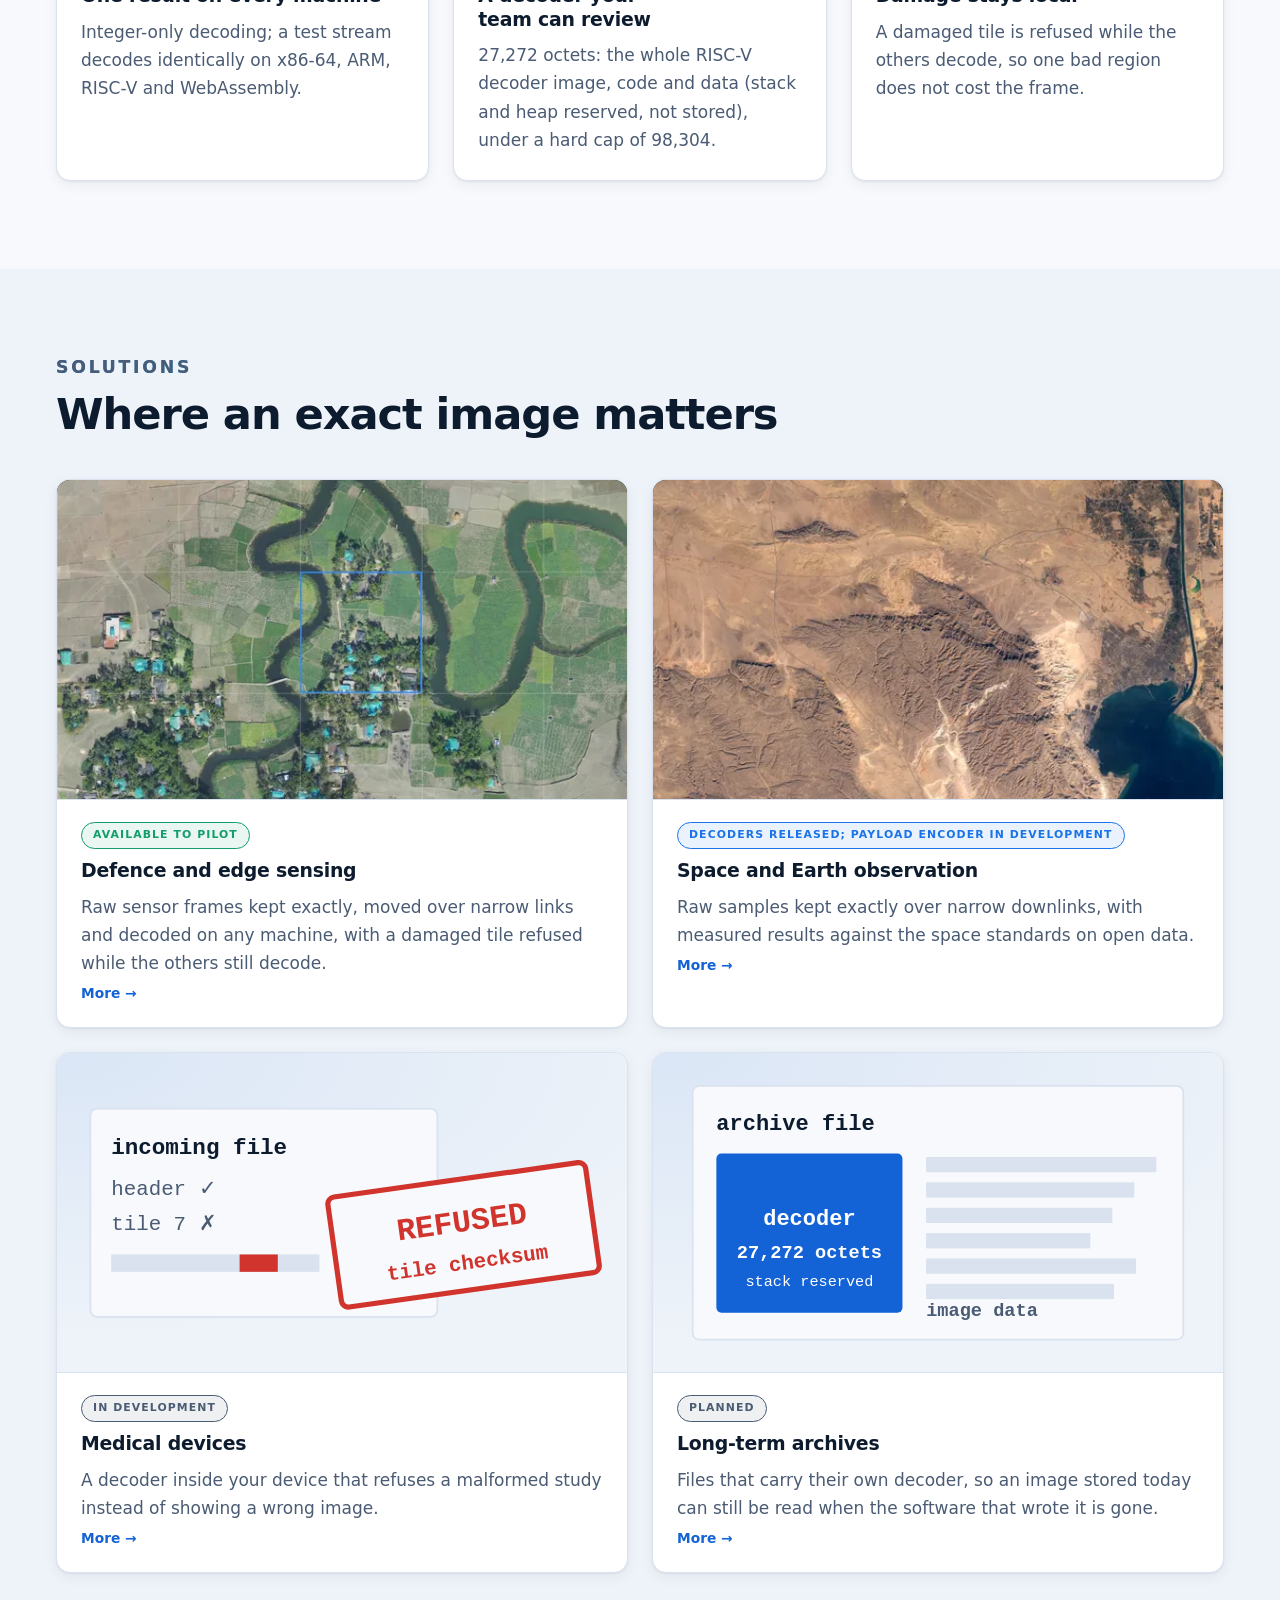
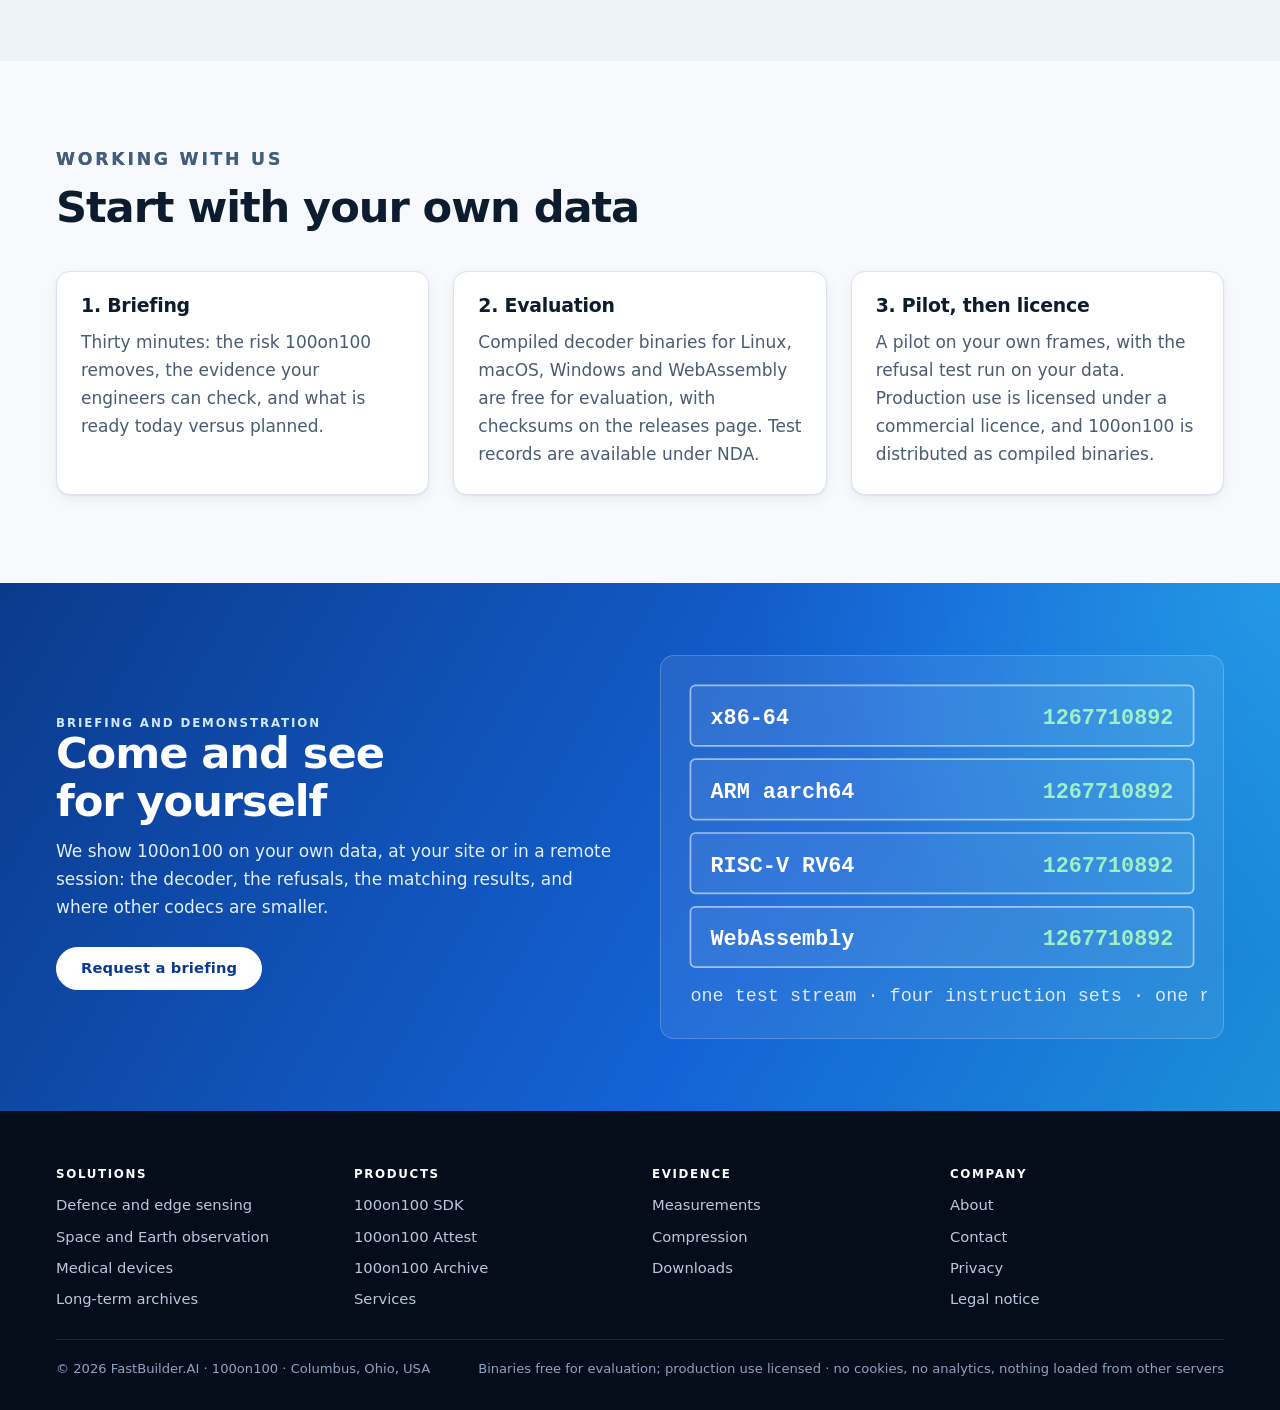
==== commit 56f7d0d4: "Site: CCSDS 121 footprint label adds 'no integrity check (47.4% of damaged files undetected)' (owner" ====
--- a/index.html
+++ b/index.html
@@ -76,7 +76,7 @@
 <section class="alt" aria-labelledby="foot-h"><div class="wrap">
   <div class="head"><p class="label">Footprint and regions</p><h2 id="foot-h">Small to ship, and a region at a time</h2>
     <p>Decoder code and data, measured the same way for each codec. 256 × 256 tiles, each with its own checksum: decode a region alone, and tiles decoded alone equal the whole decode. We publish where others are smaller, too.</p></div>
-  <figure class="ops"><svg viewBox="0 0 720 236" role="img" aria-label="Decoder sizes: 100on100 9,075 octets; libaec 6,435; CharLS 84,335; OpenJPEG 176,050; libjxl 713,139" xmlns="http://www.w3.org/2000/svg" preserveAspectRatio="xMidYMid meet"><text x="226" y="32" style="font:700 13px var(--sans);fill:var(--ink)" text-anchor="end">100on100 v4 C99 (small build)</text><rect x="236" y="14" width="4.3" height="26" rx="2" style="fill:var(--brand);opacity:1"/><text x="248.25029342105816" y="32" style="font:700 12px var(--sans);fill:var(--ink)" text-anchor="start">9,075</text><text x="226" y="72" style="font:500 13px var(--sans);fill:var(--ink)" text-anchor="end">CCSDS 121 · libaec</text><rect x="236" y="54" width="3.0" height="26" rx="2" style="fill:var(--ink-soft);opacity:0.55"/><text x="247.01384442584126" y="72" style="font:500 12px var(--sans);fill:var(--ink)" text-anchor="start">6,435  ·  smaller, simpler coder</text><text x="226" y="112" style="font:500 13px var(--sans);fill:var(--ink)" text-anchor="end">JPEG-LS · CharLS</text><rect x="236" y="94" width="39.5" height="26" rx="2" style="fill:var(--ink-soft);opacity:0.55"/><text x="283.49845682258297" y="112" style="font:500 12px var(--sans);fill:var(--ink)" text-anchor="start">84,335  ·  9× larger</text><text x="226" y="152" style="font:500 13px var(--sans);fill:var(--ink)" text-anchor="end">JPEG 2000 · OpenJPEG</text><rect x="236" y="134" width="82.5" height="26" rx="2" style="fill:var(--ink-soft);opacity:0.55"/><text x="326.4533506090678" y="152" style="font:500 12px var(--sans);fill:var(--ink)" text-anchor="start">176,050  ·  19× larger</text><text x="226" y="192" style="font:500 13px var(--sans);fill:var(--ink)" text-anchor="end">JPEG XL · libjxl</text><rect x="236" y="174" width="334.0" height="26" rx="2" style="fill:var(--ink-soft);opacity:0.55"/><text x="578.0" y="192" style="font:500 12px var(--sans);fill:var(--ink)" text-anchor="start">713,139  ·  79× larger</text><text x="236" y="228" style="font:500 11px var(--sans);fill:var(--ink-soft)" text-anchor="start">decoder code + data, octets · built and measured the same way</text></svg><figcaption><strong>9,075 octets (original version 4 C99 library, small build): 79× smaller than JPEG XL, 19× smaller than JPEG 2000, 9× smaller than JPEG-LS.</strong> CCSDS 121 is smaller still at 6,435 octets: a simpler coder, which 100on100 out-compresses.</figcaption></figure>
+  <figure class="ops"><svg viewBox="0 0 860 236" role="img" aria-label="Decoder sizes: 100on100 9,075 octets; libaec 6,435; CharLS 84,335; OpenJPEG 176,050; libjxl 713,139" xmlns="http://www.w3.org/2000/svg" preserveAspectRatio="xMidYMid meet"><text x="226" y="32" style="font:700 13px var(--sans);fill:var(--ink)" text-anchor="end">100on100 v4 C99 (small build)</text><rect x="236" y="14" width="5.9" height="26" rx="2" style="fill:var(--brand);opacity:1"/><text x="249.9045992436257" y="32" style="font:700 12px var(--sans);fill:var(--ink)" text-anchor="start">9,075</text><text x="226" y="72" style="font:500 13px var(--sans);fill:var(--ink)" text-anchor="end">CCSDS 121 · libaec</text><rect x="236" y="54" width="4.2" height="26" rx="2" style="fill:var(--ink-soft);opacity:0.55"/><text x="248.18689764548006" y="72" style="font:500 12px var(--sans);fill:var(--ink)" text-anchor="start">6,435  ·  smaller, simpler coder; no integrity check (47.4% of damaged files undetected)</text><text x="226" y="112" style="font:500 13px var(--sans);fill:var(--ink)" text-anchor="end">JPEG-LS · CharLS</text><rect x="236" y="94" width="54.9" height="26" rx="2" style="fill:var(--ink-soft);opacity:0.55"/><text x="298.87210768167216" y="112" style="font:500 12px var(--sans);fill:var(--ink)" text-anchor="start">84,335  ·  9× larger</text><text x="226" y="152" style="font:500 13px var(--sans);fill:var(--ink)" text-anchor="end">JPEG 2000 · OpenJPEG</text><rect x="236" y="134" width="114.5" height="26" rx="2" style="fill:var(--ink-soft);opacity:0.55"/><text x="358.54597210361516" y="152" style="font:500 12px var(--sans);fill:var(--ink)" text-anchor="start">176,050  ·  19× larger</text><text x="226" y="192" style="font:500 13px var(--sans);fill:var(--ink)" text-anchor="end">JPEG XL · libjxl</text><rect x="236" y="174" width="464.0" height="26" rx="2" style="fill:var(--ink-soft);opacity:0.55"/><text x="708.0" y="192" style="font:500 12px var(--sans);fill:var(--ink)" text-anchor="start">713,139  ·  79× larger</text><text x="236" y="228" style="font:500 11px var(--sans);fill:var(--ink-soft)" text-anchor="start">decoder code + data, octets · built and measured the same way</text></svg><figcaption><strong>9,075 octets (original version 4 C99 library, small build): 79× smaller than JPEG XL, 19× smaller than JPEG 2000, 9× smaller than JPEG-LS.</strong> CCSDS 121 is smaller still at 6,435 octets: a simpler coder, which 100on100 out-compresses.</figcaption></figure>
 </div></section>
 
 <section aria-labelledby="v5-h"><div class="wrap">
